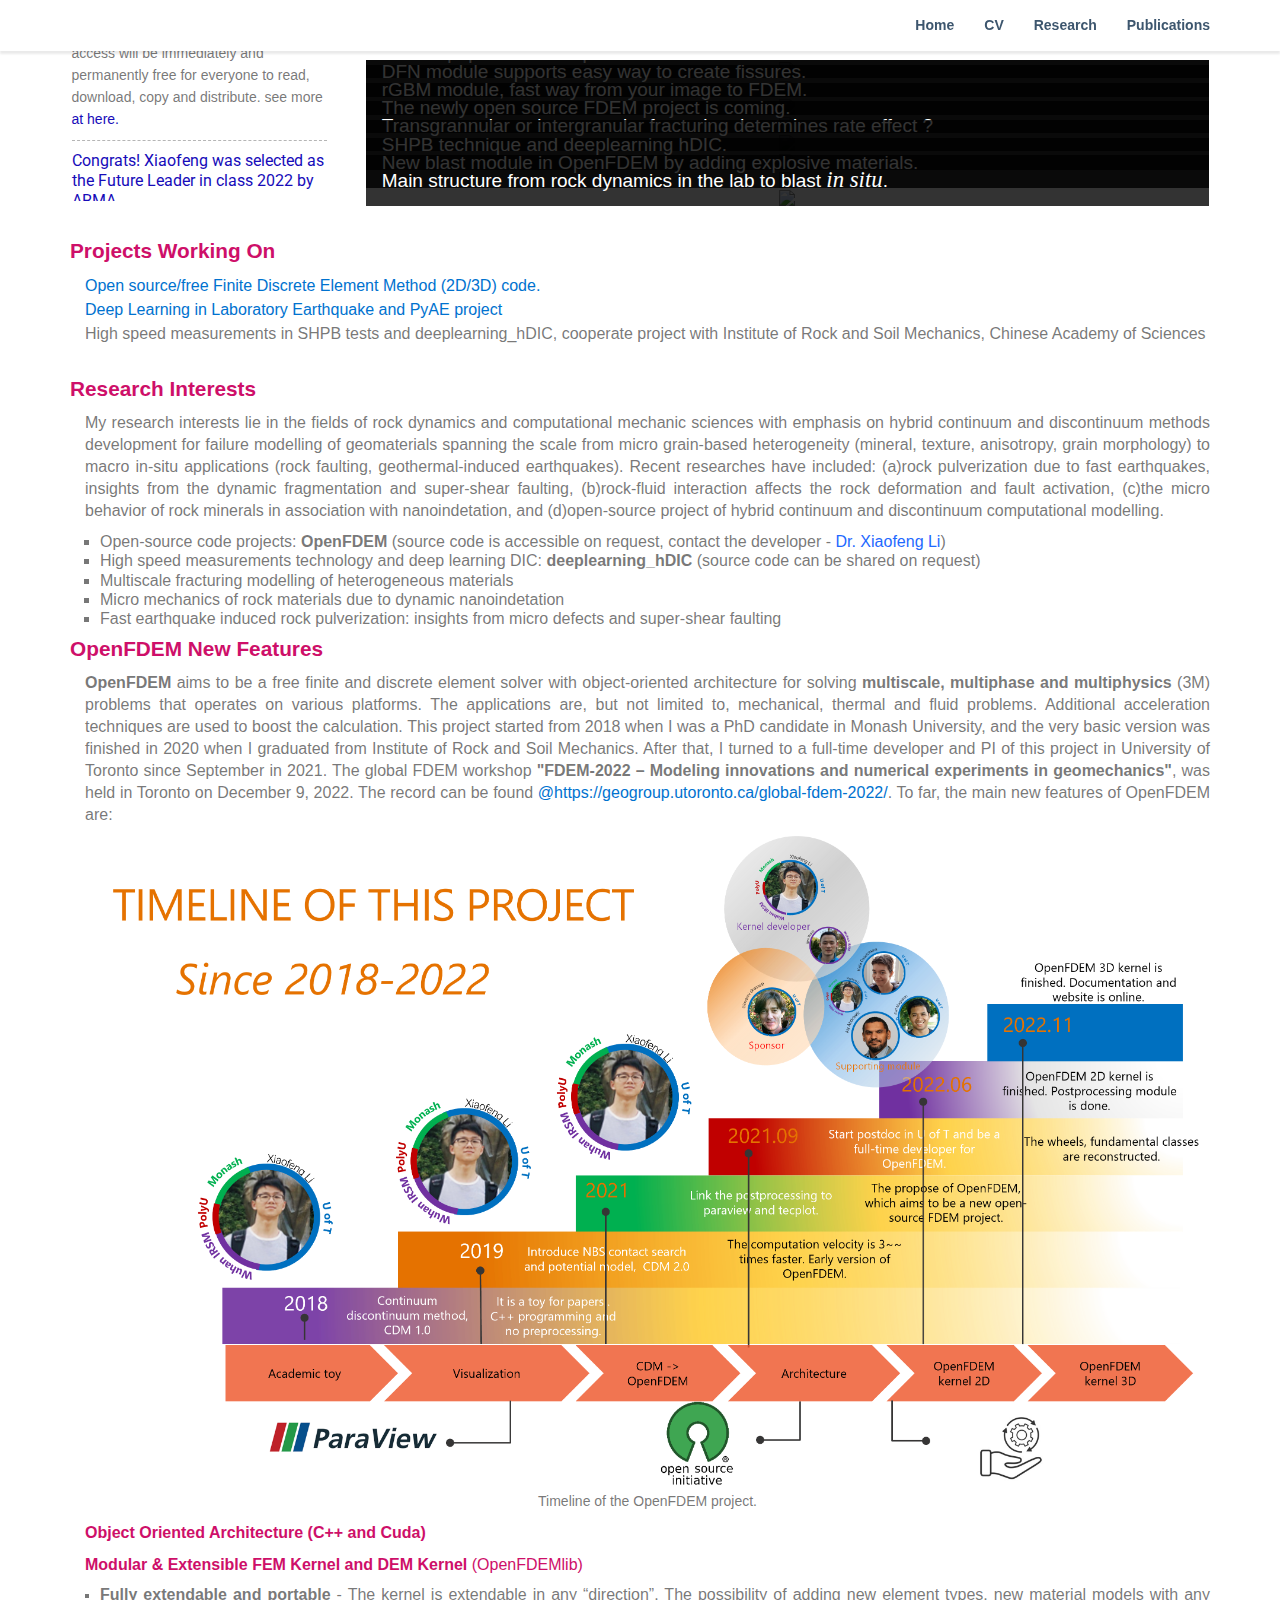
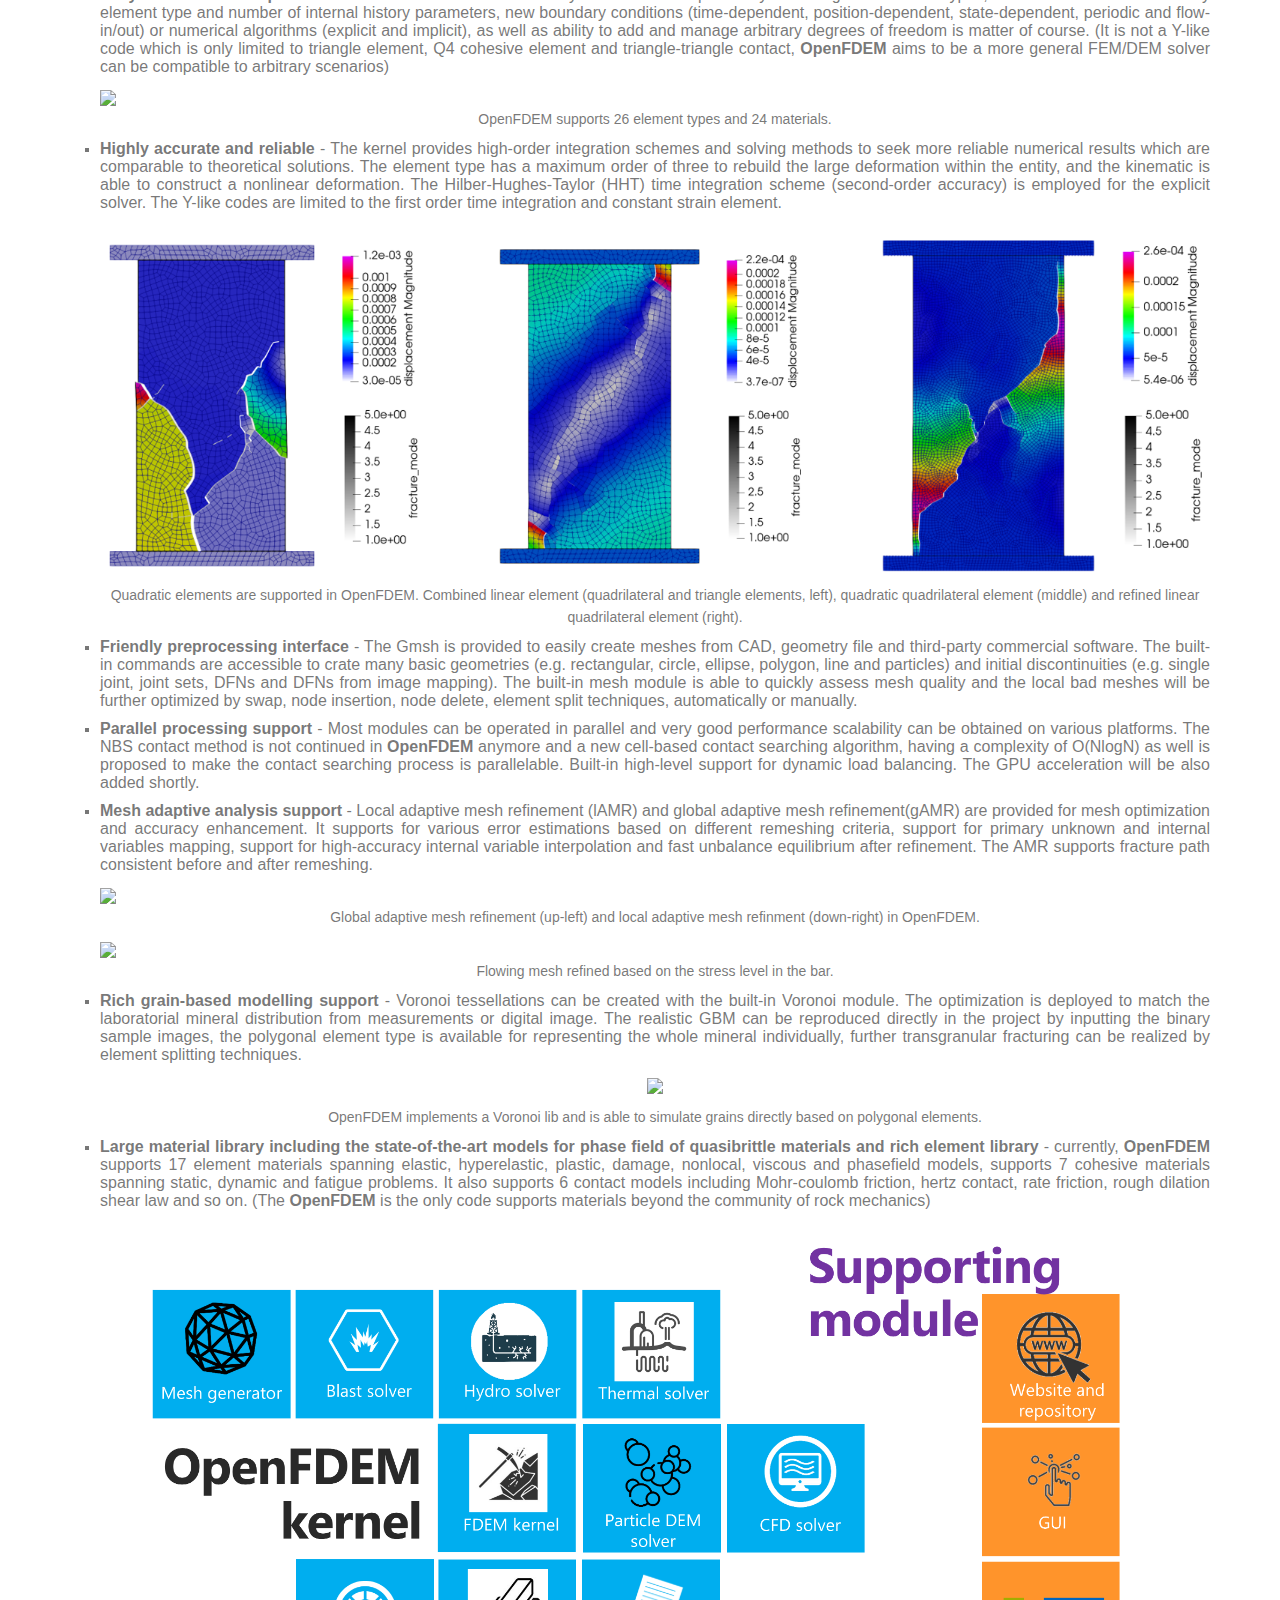
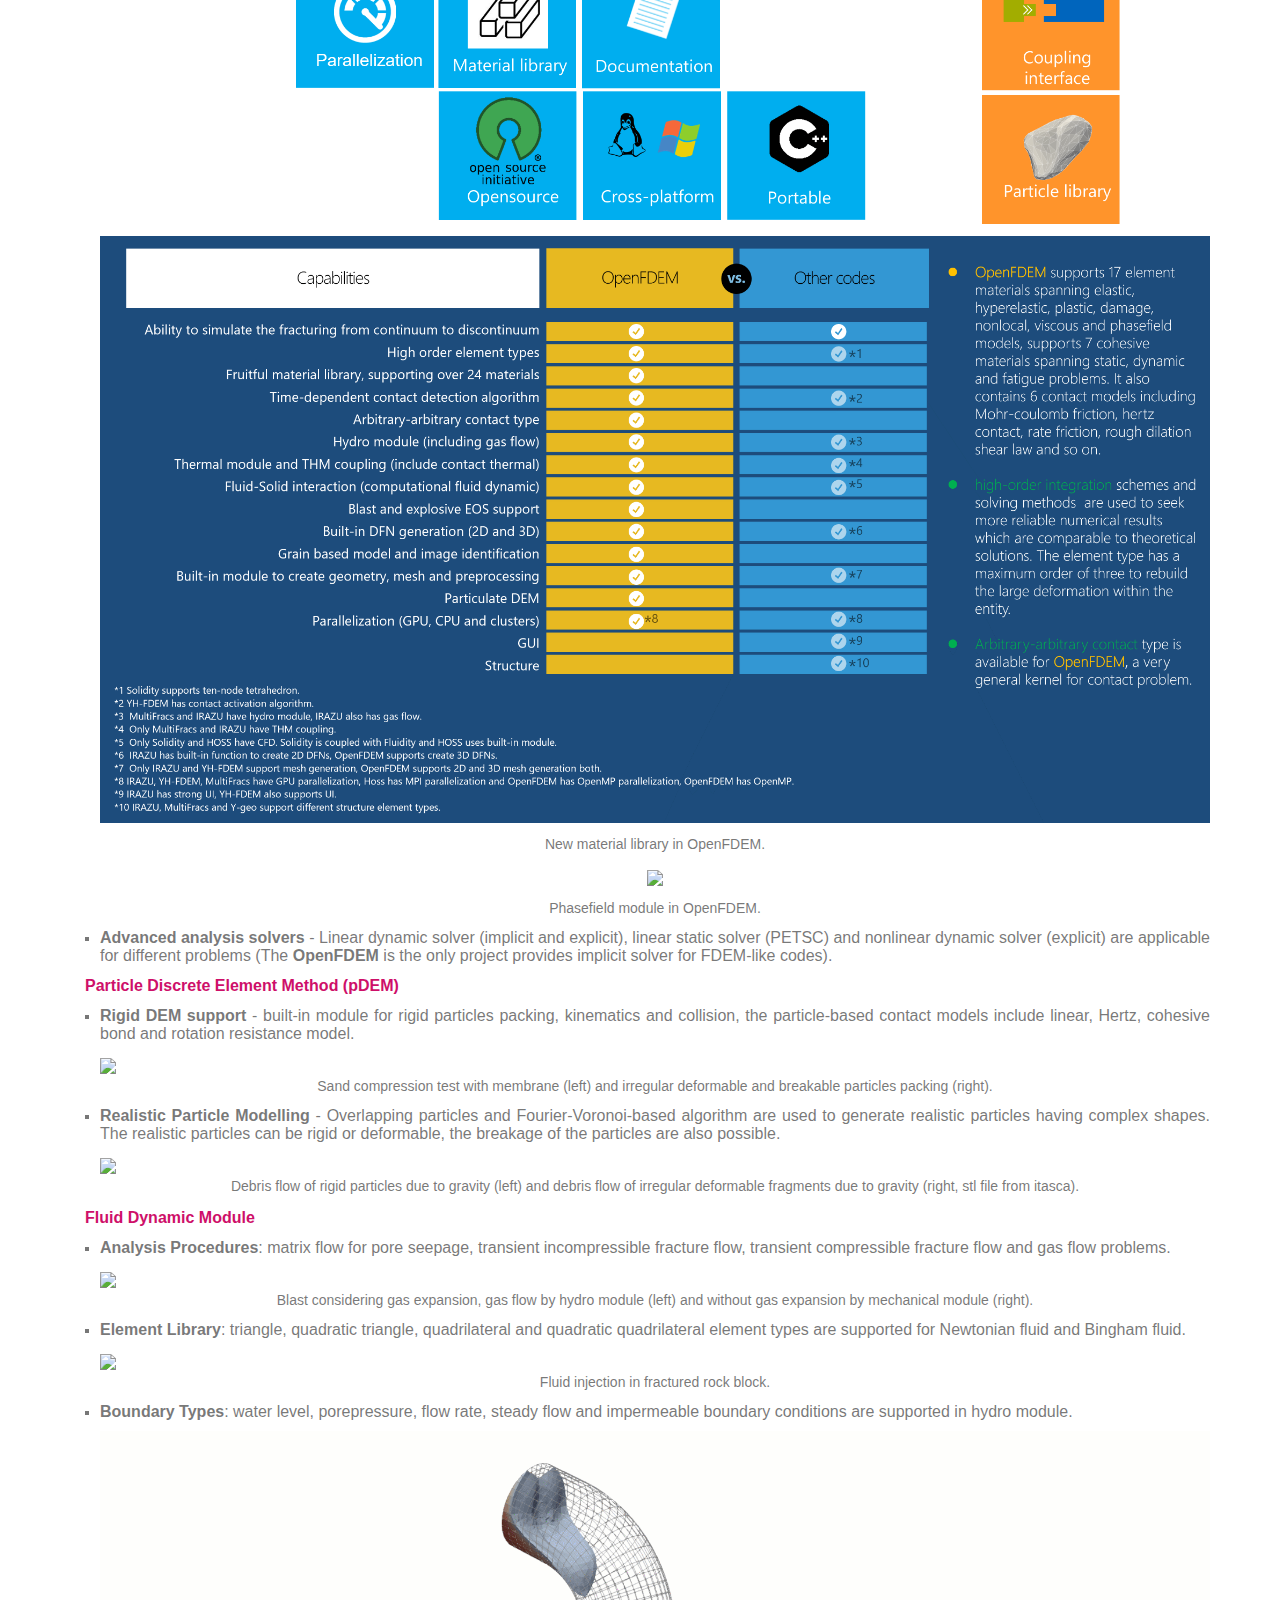
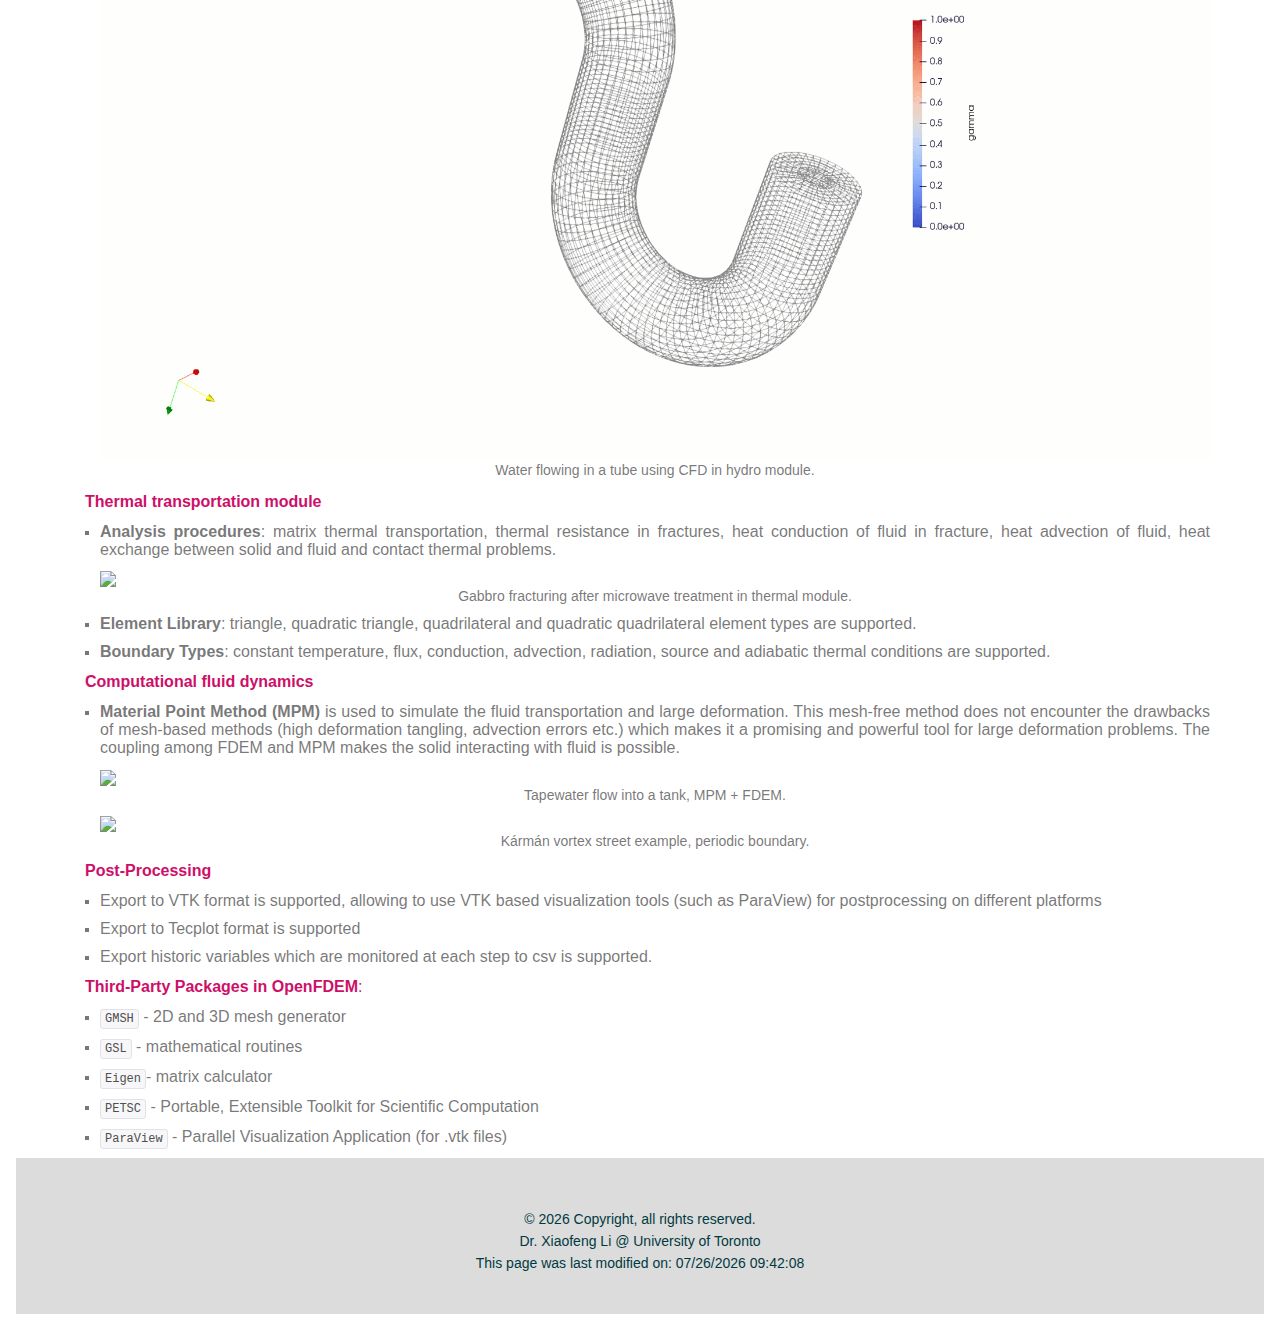
==== index.html @ 582b2345 "change font color" ====
<!DOCTYPE html>
<html>

<head>
	<!-- Global site tag (gtag.js) - Google Analytics -->
	<script async src="https://www.googletagmanager.com/gtag/js?id=G-LTNX91R1FF"></script>
	<script>
		window.dataLayer = window.dataLayer || [];
		function gtag() { dataLayer.push(arguments); }
		gtag('js', new Date());

		gtag('config', 'G-LTNX91R1FF');
	</script>

	<meta charset="utf-8">
	<meta name="viewport" content="width=device-width, initial-scale=1.0">
	<meta name="generator" content="">
	<link type="text/css" href="css/style.css" rel="stylesheet">
	<link href="css/bootstrap.min.css" rel="stylesheet">
	<!-- <link href="https://maxcdn.bootstrapcdn.com/font-awesome/4.6.3/css/font-awesome.min.css" rel="stylesheet"> -->
	
	<link href="https://fonts.googleapis.com/css?family=Dosis:200,300,400,500,600,700" rel="stylesheet">
	<link href="https://fonts.googleapis.com/css?family=Roboto:200,300,400,500,600,700" rel="stylesheet">

	<link  rel="stylesheet" href="css/mainslide.css" media="all" />
	
	<title>XiaofengLi@UofT</title>
	<!-- for FF, Chrome, Opera -->
	<link rel="icon" type="image/png" href="images/GG_Logo_banner_2358x745.png" sizes="718x744"> <!-- 网站名称及icon-->

</head>

<body color:rgba(61, 61, 61, 0.7);>

	<!-- HEADER =============================-->
	<header class="item header margin-top-0">
		<div class="wrapper">
			<nav role="navigation" class="navbar navbar-white navbar-embossed navbar-md navbar-fixed-top">
				<div class="container">

					<div class="navbar-header">
						<button data-target="#navbar-collapse-02" data-toggle="collapse" class="navbar-toggle"
							type="button">
							<i class="fa fa-bars"></i>
							<span class="sr-only">Toggle navigation</span>
						</button>
					</div>

					<div id="navbar-collapse-02" class="collapse navbar-collapse">
						<ul class="nav navbar-nav navbar-right">
							<li class="propClone"><a href="index.html">Home</a></li>
							<li class="propClone"><a href="XiaofengLI.html">CV</a></li>
							<li class="propClone"><a href="research.html">Research</a></li>
							<li class="propClone"><a href="publications.html">Publications</a></li>


						</ul>
						<!-- <ul class="nav navbar-nav navbar-left">
							<li class="propClone"><a href="XiaofengLI.html">XiaofengLi(李晓锋)@UofT</a></li>
						</ul> -->

					</div>
				</div>
			</nav>

		</div>
	</header>


	<!-- XIAOFENG FIRSTPAGE =============================-->
	<div class="html front not-logged-in no-sidebars page-node page-node- page-node-2 node-type-page fdem-theme-2">
		</br>
		</br>
		<div class="fdem-row fdem-page-header">
			<div class="fdem-wrap clearfix">

				<div class="fdem-column9 fdem-recessed-carousel">
					<div class="region region-carousel">
						<div id="block-views-carousel-block" class="block block-views">

							<div>
								<div
									class="view view-carousel view-id-carousel view-display-id-block section-carousel fdem-carousel clearfix fdem-banner view-dom-id-548f6227f65f20bee35f324af1602137">

									<div class="view-content">
										<div class="fdem-carousel-container">
											<ul class="fdem-unstyled-list fdem-slides">

												<!-- Special issue -->
												<li class="fdem-slide fdem-column12">
													<span property="dc:title" class="rdf-meta element-hidden"></span>
													<div class="image-container">
														<div
															class="field field-name-field-image field-type-image field-label-hidden">
															<div class="field-items">
																<div class="field-item even"><a
																		href="images/mainpage/special issue.png"><img
																			typeof="foaf:Image"
																			class="fdem-scale-with-grid "
																			src="images/mainpage/special issue.png"></a>
																</div>
															</div>
														</div>
													</div>

													<div class="fdem-slide-caption">

														<a>

															<span class="fdem-slide-caption-txt">Call for papers for the
																Special Issue on JRMGE.</span>

														</a>

													</div>
												</li>

												<!-- DFN slide -->
												<li class="fdem-slide fdem-column12">
													<span property="dc:title" class="rdf-meta element-hidden"></span>
													<div class="image-container">
														<div
															class="field field-name-field-image field-type-image field-label-hidden">
															<div class="field-items">
																<div class="field-item even"><a
																		href="images/mainpage/DFN.png"><img
																			typeof="foaf:Image"
																			class="fdem-scale-with-grid"
																			src="images/mainpage/DFN.png"></a>
																</div>
															</div>
														</div>
													</div>

													<div class="fdem-slide-caption">

														<a>

															<span class="fdem-slide-caption-txt">DFN module supports
																easy way to create fissures.</span>

														</a>

													</div>
												</li>


												<li class="fdem-slide fdem-column12">
													<span property="dc:title" class="rdf-meta element-hidden"></span>
													<div class="image-container">
														<div
															class="field field-name-field-image field-type-image field-label-hidden">
															<div class="field-items">
																<div class="field-item even"><a
																		href="images/mainpage/rgbm.gif"><img
																			typeof="foaf:Image"
																			class="fdem-scale-with-grid"
																			src="images/mainpage/rgbm.gif"></a>
																</div>
															</div>
														</div>
													</div>

													<div class="fdem-slide-caption">

														<a>

															<span class="fdem-slide-caption-txt">rGBM module, fast way
																from your image to FDEM. </span>

														</a>

													</div>
												</li>


												<li class="fdem-slide fdem-column12">
													<span property="dc:title" class="rdf-meta element-hidden"></span>
													<div class="image-container">
														<div
															class="field field-name-field-image field-type-image field-label-hidden">
															<div class="field-items">
																<div class="field-item even"><a
																		href="images/mainpage/OPENFDEM.gif"><img
																			typeof="foaf:Image"
																			class="fdem-scale-with-grid"
																			src="images/mainpage/OPENFDEM.gif"></a>
																</div>
															</div>
														</div>
													</div>

													<div class="fdem-slide-caption">

														<a>

															<span class="fdem-slide-caption-txt">The newly open source
																FDEM project is coming.</span>

														</a>

													</div>
												</li>

												<li class="fdem-slide fdem-column12">
													<span property="dc:title" class="rdf-meta element-hidden"></span>
													<div class="image-container">
														<div
															class="field field-name-field-image field-type-image field-label-hidden">
															<div class="field-items">
																<div class="field-item even"><a
																		href="images/Strainrate.png"><img
																			typeof="foaf:Image"
																			class="fdem-scale-with-grid"
																			src="images/Strainrate.png" /></a>
																</div>
															</div>
														</div>
													</div>

													<div class="fdem-slide-caption">

														<a href="research.html#research13">

															<span class="fdem-slide-caption-txt">Transgrannular or
																intergranular fracturing determines rate effect ?</span>

														</a>

													</div>
												</li>

												<li class="fdem-slide fdem-column12">
													<span property="dc:title" class="rdf-meta element-hidden"></span>
													<div class="image-container">
														<div
															class="field field-name-field-image field-type-image field-label-hidden">
															<div class="field-items">
																<div class="field-item even"><a
																		href="images/mainpage/SHPBMAIN.gif"><img
																			typeof="foaf:Image"
																			class="fdem-scale-with-grid"
																			src="images/mainpage/SHPBMAIN.gif" /></a>
																</div>
															</div>
														</div>
													</div>

													<div class="fdem-slide-caption">

														<a>

															<span class="fdem-slide-caption-txt">SHPB technique and
																deeplearning hDIC.</span>

														</a>

													</div>
												</li>

												<li class="fdem-slide fdem-column12">
													<span property="dc:title"></span>
													<div class="image-container">
														<div
															class="field field-name-field-image field-type-image field-label-hidden">
															<div class="field-items">
																<div class="field-item even"><a
																		href="images/mainpage/Blastmain.gif"><img
																			typeof="foaf:Image"
																			class="fdem-scale-with-grid"
																			src="images/mainpage/Blastmain.gif" /></a>
																</div>
															</div>
														</div>
													</div>

													<div class="fdem-slide-caption">

														<a>

															<span class="fdem-slide-caption-txt">New blast module in
																OpenFDEM by adding explosive materials.</span>

														</a>

													</div>
												</li>


												<li class="fdem-slide fdem-column12">
													<span property="dc:title"></span>
													<div class="image-container">
														<div
															class="field field-name-field-image field-type-image field-label-hidden">
															<div class="field-items">
																<div class="field-item even"><a
																		href="images/mainpage/structure.png"><img
																			typeof="foaf:Image"
																			class="fdem-scale-with-grid"
																			src="images/mainpage/structure.png" /></a>
																</div>
															</div>
														</div>
													</div>

													<div class="fdem-slide-caption">

														<a>

															<span class="fdem-slide-caption-txt">Main structure from
																rock dynamics in the lab to blast <i
																	style="font-family: 'Times New Roman', Times, serif; font-size: larger;">in
																	situ</i>. </span>

														</a>

													</div>
												</li>


											</ul>
										</div>
									</div>


								</div>
							</div>

						</div>
					</div>
				</div>


			</div>
		</div>

		<!-- Update news -->
		<div class="fdem-row fdem-content  fdem-recessed-content">
			<div class="fdem-wrap clearfix">

				<div class="fdem-column33 fdem-recessed-secondary-content">
					<!-- <div class="container"> -->
					<div style="width:295px;height:425px;overflow:auto;">

						<div class="fdem-content-container fdem-no-bottom-padding">
							<div class="fdem-heading-container">
								<h2 style=" font-size: 18px; font-weight: 600; color: #ce0f69;"> Latest news!
								</h2>
							</div>
						</div>


						<!-- Scientific editor on JRMGE  -->
						<div class="views-row views-row-1 views-row-odd views-row-first">

							<div class="fdem-content-container fdem-side-padding">
								<div class="fdem-listing-item fdem-news-listing clearfix">

									<p class="fdem-listing-title"><a href="http://www.jrmge.cn/index-4.html"
											style="color: #170cb9;font-weight: 400;">Greetings!
											Xiaofeng was invited as the scientific editor of Journal of Rock Mechanics
											and Geotechnical Engineering.
										</a> </p>
									<p class="fdem-datestamp"><span datatype="xsd:dateTime">08
											October 2022</span></p>

									<div class="field field-name-body field-type-text-with-summary field-label-hidden">
										<div class="field-items">
											<div class="field-item even" property="content:encoded">
												<p><strong> JRMGE </strong> (newest IF = 5.92) aims to publish the
													latest
													research achievements in rock
													mechanics and geotechnical engineering. All articles published open
													access will be immediately and permanently free for everyone to
													read, download, copy and distribute. see more <a
														href="https://www.sciencedirect.com/journal/journal-of-rock-mechanics-and-geotechnical-engineering"
														style="color: #170cb9;font-weight: 400;">at here.</a> </p>
											</div>
										</div>
									</div>
								</div>
							</div>
						</div>


						<!-- ARMA future leader  -->
						<div class="views-row views-row-1 views-row-odd views-row-first">

							<div class="fdem-content-container fdem-side-padding">
								<div class="fdem-listing-item fdem-news-listing clearfix">

									<p class="fdem-listing-title"><a href="https://armarocks.org/about/future-leaders/"
											style="color: #170cb9;font-weight: 400;">Congrats! Xiaofeng was selected as
											the Future
											Leader in class 2022 by ARMA.</a> </p>
									<p class="fdem-datestamp"><span datatype="xsd:dateTime">15
											June 2022</span></p>

									<div class="field field-name-body field-type-text-with-summary field-label-hidden">
										<div class="field-items">
											<div class="field-item even" property="content:encoded">
												<p>The <strong>ARMA</strong> awards no more than 15 people from all
													countries every year
													to support
													the young outstanding reserachers in the area of geomechanics, rock
													mechanics, petrolem and mining. </p>
											</div>
										</div>
									</div>
								</div>
							</div>
						</div>

						<!-- Review paper  -->
						<div class="views-row views-row-1 views-row-odd views-row-first">

							<div class="fdem-content-container fdem-side-padding">
								<div class="fdem-listing-item fdem-news-listing clearfix">

									<p class="fdem-listing-title"><a
											href="https://www.sciencedirect.com/science/article/pii/S1674775522001019"
											style="color: #170cb9;font-weight: 400;">Our new review paper of fracturing
											behaviour in pre-cracked rocks is online.
										</a> </p>
									<p class="fdem-datestamp"><span datatype="xsd:dateTime">20
											May 2022</span></p>

									<div class="field field-name-body field-type-text-with-summary field-label-hidden">
										<div class="field-items">
											<div class="field-item even" property="content:encoded">
												<p>This review outlines the brittle deformation and fracturing
													properties of pre-cracked rocks. The main experimental techniques
													used to study the crack stress in rocks are illustrated and the
													mechanical characteristics regarding crack initiation, propagation
													and coalescence are discussed. see more <a
														href="https://www.sciencedirect.com/science/article/pii/S1674775522001019"
														style="color: #170cb9;font-weight: 400;">at here.</a> </p>
											</div>
										</div>
									</div>
								</div>
							</div>
						</div>


						<!-- Review paper on Engineering fracture mechanics  -->
						<div class="views-row views-row-1 views-row-odd views-row-first">

							<div class="fdem-content-container fdem-side-padding">
								<div class="fdem-listing-item fdem-news-listing clearfix">

									<p class="fdem-listing-title"><a
											href="https://www.sciencedirect.com/science/article/pii/S0013794422000613"
											style="color: #170cb9;font-weight: 400;">We have a new review paper on
											dynamic crack propagation been published.</a> </p>
									<p class="fdem-datestamp"><span datatype="xsd:dateTime">15
											March 2022</span></p>

									<div class="field field-name-body field-type-text-with-summary field-label-hidden">
										<div class="field-items">
											<div class="field-item even" property="content:encoded">
												<p>Understanding the effect of natural imperfects within brittle
													materials for dynamic problems is crucial in rock mechanics.
													Typical fracture patterns in terms of the interaction between a
													propagating crack and a pre-existing weak interface are discussed
													and the
													intrinsic mechanism is uncovered in terms of crack deflection
													criterion. Please find more
													on <a
														href="https://www.sciencedirect.com/science/article/pii/S0013794422000613 "
														style="font-weight: 400;">Engineering
														Fracture Mechanics </a>. </p>
											</div>
										</div>
									</div>
								</div>
							</div>
						</div>

						<!-- ROCHA runner-up -->
						<div class="views-row views-row-1 views-row-odd views-row-first">

							<div class="fdem-content-container fdem-side-padding">
								<div class="fdem-listing-item fdem-news-listing clearfix">

									<p class="fdem-listing-title"><a href="https://isrm.net/page/show/137?tab=288"
											style="color: #170cb9;font-weight: 400;">Xiaofeng was awarded as 2022 ROCHA
											runner-up
											by ISRM.</a> </p>
									<p class="fdem-datestamp"><span datatype="xsd:dateTime">17
											November 2021</span></p>

									<div class="field field-name-body field-type-text-with-summary field-label-hidden">
										<div class="field-items">
											<div class="field-item even" property="content:encoded">
												<p>The ROCHA medal award committee awarded
													as the 2022
													runner-up, he is the second ROCHA medal receiver nominated by
													China group. You can find the abstract <a
														href="https://isrm.net/download/media.file.ac14326e926fbde7.323032325f4c695f5869616f66656e675f7468657369732073756d6d6172792e706466.pdf"
														style="font-weight: 400;"> at here </a>. </p>
											</div>
										</div>
									</div>
								</div>
							</div>
						</div>


						<div class="views-row views-row-1 views-row-odd views-row-first">

							<div class="fdem-content-container fdem-side-padding">
								<div class="fdem-listing-item fdem-news-listing clearfix">

									<p class="fdem-listing-title"><a
											href="https://www.sciencedirect.com/science/article/pii/S0266352X21004341"
											style="color: #170cb9;font-weight: 400;">New blast
											module is available in OpenFDEM now. </a></p>
									<p class="fdem-datestamp"><span datatype="xsd:dateTime">12
											October 2021</span></p>

									<div class="field field-name-body field-type-text-with-summary field-label-hidden">
										<div class="field-items">
											<div class="field-item even" property="content:encoded">
												<p>The new developed blast module is capable of reproducing the gas
													penetration process during detonation of explosives, the
													compressibility of gas flow is also totally considered. </p>
											</div>
										</div>
									</div>
								</div>
							</div>
						</div>

						<div class="views-row views-row-2 views-row-even">

							<div class="fdem-content-container fdem-side-padding">
								<div class="fdem-listing-item fdem-news-listing clearfix">

									<p class="fdem-listing-title"><a style="color: #170cb9;font-weight: 400;">Low
											resolution of DIC in dynamic test are overcomed by
											deeplearning hDIC!</a>
									</p>
									<p class="fdem-datestamp"><span datatype="xsd:dateTime">26
											September 2021</span></p>

									<div class="field field-name-body field-type-text-with-summary field-label-hidden">
										<div class="field-items">
											<div class="field-item even" property="content:encoded">
												<p>This project aims to solve the dependency on resolution of DIC in
													high speed test. </p>
											</div>
										</div>
									</div>
								</div>
							</div>
						</div>

						<div class="views-row views-row-3 views-row-odd views-row-last">

							<div class="fdem-content-container fdem-side-padding">
								<div class="fdem-listing-item fdem-news-listing clearfix">

									<p class="fdem-listing-title"><a href="https://geogroup.utoronto.ca/people/"
											style="color: #170cb9;font-weight: 400;">Xiaofeng
											joined in UofT as a Postdoc. </a></p>
									<p class="fdem-datestamp"><span datatype="xsd:dateTime">15
											September 2021</span></p>

									<div class="field field-name-body field-type-text-with-summary field-label-hidden">
										<div class="field-items">
											<div class="field-item even" property="content:encoded">
												<p>The new project in UofT will develop a Open source FDEM.</p>
											</div>
										</div>
									</div>
								</div>
							</div>
						</div>

					</div>
					<!-- <div class="fdem-content-container fdem-no-top-padding clearfix">
							<p>
								<a class="fdem-secondary-cta fdem-float-right" href="/news">
									View all news </a>
							</p>
						</div> -->

					<!-- </div> -->
					<!-- </div> -->
				</div>
			</div>
		</div>

		<!-- 底部个人信息 -->

		<div class="container">
			<div class="row" style="background:hsl(0, 0%, 100%);">
				</br>
				<!-- </br> -->

				<div class="col-md-3" style="text-align:center;">
					<!-- <a href="XiaofengLI.html"><img src="images/Li_Xiaofeng.jpg" alt="" height="280" /></a>
					</br>
					</br>
					<h4><a href="XiaofengLI.html"
							style="color: #ce0f69;font-family:Barlow Semi Condensed,sans-serif;font-size: 1.2rem;line-height: 1.2;">
							Xiaofeng Li(李晓锋)</a></h4>

					<b style="font-size: 16px;">Postdoctoral research associate</b>


					</br>
					<b
						style="font-family:'Gill Sans', 'Gill Sans MT', Calibri, 'Trebuchet MS', sans-serif;font-size: 16px;font-style: italic; ">xiaofeng.li@utoronto.ca</b>
					</br>
					</br>
					<a href="https://scholar.google.com/citations?user=NTosKncAAAAJ&hl=zh-CN" target="_blank"><img
							src="images/google-scholar.png" alt="" height="40" /></a>
					&nbsp;&nbsp;
					<a href="https://www.researchgate.net/profile/Xiaofeng-Li-44" target="_blank"><img
							src="images/ResearchGate_Logo.png" alt="" height="40" /></a>
					&nbsp;&nbsp;
					<a href="https://orcid.org/0000-0002-0955-7812" target="_blank"><img src="images/orcid-id.png"
							alt="" height="60" /></a> -->

				</div>

				<div class="col-md-8" style="width:100%;font-size:14px">
					<!-- <p
						style="font-family: Georgia, 'Times New Roman', Times, serif; font-size:22px;text-align: center;">
						<b> <a href="https://geogroup.utoronto.ca/people/" target="_blank">
								Grasselli's
								Geomechanics Group &nbsp;&nbsp; &nbsp;&nbsp; &nbsp;&nbsp; &nbsp;&nbsp; &nbsp;&nbsp;
								<img src="images/GG_Logo_banner.png" alt="" height="50" />
							</a> </b>
					</p> -->

					<p style="text-align:center;">
					<h4
						style="color:#ce0f69;font-family:Barlow Semi Condensed,sans-serif;font-size: 1.3rem;line-height: 1.2;font-weight: 1200;">
						Projects Working On</h4>
					<ul>
						<div class="section" id="features-and-about-openfdem">
							<i class="fa fa-tasks"></i><span style="font-size:16px;line-height:1.5;text-indent:2em"> <a
									href="images/mainpage/OPENFDEM.gif">
									<stong> Open source/free Finite
										Discrete Element Method (2D/3D) code</stong>.
								</a> </span>
							</br>
							<i class="fa fa-tasks"></i><a style="font-size:16px;line-height:1.5;text-indent:2em"> Deep
								Learning in Laboratory
								Earthquake and PyAE project </a>
							</br>
							<i class="fa fa-exchange"></i> <span
								style="font-size:16px;line-height:1.5;text-indent:2em">High speed measurements
								in SHPB tests and deeplearning_hDIC,
								cooperate
								project with Institute of
								Rock and Soil Mechanics, Chinese Academy of Sciences</span> </br>


							</br>
						</div>
					</ul>

					<h4
						style="color:#ce0f69;font-family:Barlow Semi Condensed,sans-serif;font-size: 1.3rem;line-height: 1.2;font-weight: 1200;">
						Research Interests </h4>
					<ul>
						<div class="section" id="features-and-about-openfdem">
							<p style="text-align:justify;font-size:16px"> My research interests lie in the fields of
								rock
								dynamics and computational mechanic sciences with emphasis on hybrid continuum and
								discontinuum
								methods development for failure modelling of geomaterials spanning the scale from
								micro grain-based heterogeneity
								(mineral, texture, anisotropy, grain morphology) to macro in-situ applications (rock
								faulting,
								geothermal-induced earthquakes).
								Recent researches have included: (a)rock pulverization due to fast earthquakes, insights
								from
								the dynamic fragmentation and
								super-shear faulting, (b)rock-fluid interaction affects the rock deformation and fault
								activation, (c)the micro behavior of
								rock minerals in association with nanoindetation, and (d)open-source project of hybrid
								continuum
								and discontinuum
								computational modelling. </p>

							<ul class="simple">
								<li style="font-size:16px;line-height:  1.2;"> Open-source code projects: <strong>
										OpenFDEM</strong> (source code is accessible on request, contact the developer -
									<a style="color:rgb(30, 105, 255)"> Dr. Xiaofeng Li</a>)
								</li>
								<li style="font-size:16px;line-height: 1.2;"> High speed measurements technology and
									deep
									learning DIC:
									<strong>deeplearning_hDIC</strong> (source code can be shared on request)
								</li>
								<li style="font-size:16px;line-height:  1.2;"> Multiscale fracturing modelling of
									heterogeneous
									materials </li>
								<li style="font-size:16px;line-height:  1.2;"> Micro mechanics of rock materials due to
									dynamic
									nanoindetation
								</li>
								<li style="font-size:16px;line-height:  1.2;"> Fast earthquake induced rock
									pulverization:
									insights from micro
									defects and super-shear
									faulting </li>
							</ul>
						</div>
					</ul>
					<h4
						style="color:#ce0f69;font-family:Barlow Semi Condensed,sans-serif;font-size: 1.3rem;line-height: 1.2;font-weight: 1200;">
						OpenFDEM New Features </h4>
					<ul>
						<div class="section" id="features-and-about-openfdem">
							<p style="text-align:justify;font-size:16px"><strong>OpenFDEM </strong> aims to be a free finite and discrete
								element solver with object-oriented
								architecture for solving
								<strong>multiscale, multiphase and multiphysics</strong> (3M) problems that operates on
								various platforms. The applications are,
								but not limited to, mechanical, thermal and fluid problems. Additional
								acceleration techniques are used to boost the calculation. This project started from
								2018 when I was a PhD candidate
								in Monash
								University, and the very basic version was finished in 2020 when I graduated from
								Institute of
								Rock and Soil Mechanics. After
								that, I turned to a full-time developer and PI of this project
								in University of Toronto since September in 2021.
								The global FDEM workshop <strong>
									"FDEM-2022
									– Modeling innovations and numerical experiments in geomechanics"</strong>, was held in
								Toronto on
								December 9, 2022. The record can be found <a href="https://geogroup.utoronto.ca/global-fdem-2022/">@https://geogroup.utoronto.ca/global-fdem-2022/</a>. To far, the main new features of OpenFDEM are:
								<div class="image-container">
									<div class="field field-name-field-image field-type-image field-label-hidden">
										<div class="field-items">
											<div class="field-item even"><a href="images/index/timeline of openfdem.png"><img
														typeof="foaf:Image" class="fdem-scale-with-grid"
														src="images/index/timeline of openfdem.png" /></a>
											</div>
										</div>
										<p style="text-align:center">Timeline of the OpenFDEM project.</p>
									</div>
								</div>
							</p>
							<p style="text-align:justify;font-size:16px;color: #ce0f69;"><strong>Object Oriented
									Architecture (C++ and Cuda)</strong>
							</p>
							<p style="text-align:justify;font-size:16px;color: #ce0f69;"><strong>Modular &amp;
									Extensible FEM Kernel and
									DEM Kernel</strong> (OpenFDEMlib)</p>
							<ul class="simple">
								<li>
									<p style="text-align:justify;font-size:16px"><strong>Fully extendable and
											portable</strong> - The kernel is extendable in any
										“direction”. The possibility of adding new element types, new material models
										with any element type and number of internal history parameters, new boundary
										conditions (time-dependent, position-dependent, state-dependent, periodic and
										flow-in/out) or numerical algorithms (explicit and implicit), as well as ability
										to add and manage arbitrary degrees of freedom is matter of course. (It is not a
										Y-like code which is only limited to triangle element, Q4 cohesive element and
										triangle-triangle contact, <strong>OpenFDEM</strong> aims to be a more general
										FEM/DEM solver can
										be compatible to arbitrary scenarios)</p>
								</li>
								<div class="image-container">
									<div class="field field-name-field-image field-type-image field-label-hidden">
										<div class="field-items">
											<div class="field-item even"><a href="images/index/elementtype.gif"><img
														typeof="foaf:Image" class="fdem-scale-with-grid"
														src="images/index/elementtype.gif" /></a>
											</div>
										</div>
										<p style="text-align:center">OpenFDEM supports 26 element types and 24 materials.</p>
									</div>
								</div>
								<li>
									<p style="text-align:justify;font-size:16px"><strong>Highly accurate and
											reliable</strong> - The kernel provides high-order
										integration schemes and solving methods to seek more reliable numerical results
										which are comparable to theoretical solutions. The element type has a maximum
										order of three to rebuild the large deformation within the entity, and the
										kinematic is able to construct a nonlinear deformation. The Hilber-Hughes-Taylor
										(HHT) time integration scheme (second-order accuracy) is employed for the
										explicit solver. The Y-like codes are limited to the first order time
										integration and constant strain element.</p>

								</li>
								<div class="image-container">
									<div class="field field-name-field-image field-type-image field-label-hidden">
										<div class="field-items">
											<div class="field-item even"><a href="images/index/elementshape.png"><img
														typeof="foaf:Image" class="fdem-scale-with-grid"
														src="images/index/elementshape.png" /></a>
											</div>
										</div>
										<p style="text-align:center">Quadratic elements are supported in OpenFDEM.
											Combined linear element (quadrilateral and triangle elements, left),
											quadratic quadrilateral element (middle) and refined linear
											quadrilateral element (right).</p>
									</div>
								</div>
								<li>
									<p style="text-align:justify;font-size:16px"><strong>Friendly preprocessing
											interface</strong> - The Gmsh is provided to
										easily create meshes from CAD, geometry file and third-party commercial
										software. The built-in commands are accessible to crate many basic geometries
										(e.g. rectangular, circle, ellipse, polygon, line and particles) and initial
										discontinuities (e.g. single joint, joint sets, DFNs and DFNs from image
										mapping). The
										built-in mesh module is able to quickly assess mesh quality and the local bad
										meshes will be further optimized by swap, node insertion, node delete, element
										split techniques, automatically or manually.</p>
								</li>
								<li>
									<p style="text-align:justify;font-size:16px"><strong>Parallel processing
											support</strong> - Most modules can be operated in
										parallel and very good performance scalability can be obtained on various
										platforms. The NBS contact method is not continued in <strong>OpenFDEM</strong>
										anymore and a new
										cell-based contact searching algorithm, having a complexity of O(NlogN) as well
										is
										proposed to make the contact searching process is parallelable. Built-in
										high-level support for dynamic load balancing. The GPU acceleration will be also
										added shortly.</p>
								</li>
								<li>
									<p style="text-align:justify;font-size:16px"><strong>Mesh adaptive analysis
											support</strong> - Local adaptive mesh refinement
										(lAMR) and global adaptive mesh refinement(gAMR) are provided for mesh
										optimization and accuracy enhancement. It supports for various error estimations
										based on different remeshing criteria, support for primary unknown and internal
										variables mapping, support for high-accuracy internal variable interpolation and
										fast unbalance equilibrium after refinement. The AMR supports fracture path
										consistent before and after remeshing.</p>

								</li>
								<div class="image-container">
									<div class="field field-name-field-image field-type-image field-label-hidden">
										<div class="field-items">
											<div class="field-item even"><a href="images/index/AMR.gif"><img
														typeof="foaf:Image" class="fdem-scale-with-grid"
														src="images/index/AMR.gif" width="800" /></a>
											</div>
										</div>
										<p style="text-align:center">Global adaptive mesh refinement (up-left) and local
											adaptive mesh refinment (down-right) in OpenFDEM.</p>
									</div>
								</div>
								<div class="image-container">
									<div class="field field-name-field-image field-type-image field-label-hidden">
										<div class="field-items">
											<div class="field-item even"><a href="images/index/wavebetter.gif"><img
														typeof="foaf:Image" class="fdem-scale-with-grid"
														src="images/index/wavebetter.gif" /></a>
											</div>
										</div>
										<p style="text-align:center">Flowing mesh refined based on the stress level in
											the bar.</p>
									</div>
								</div>
								<li>
									<p style="text-align:justify;font-size:16px"><strong>Rich grain-based modelling
											support</strong> - Voronoi tessellations can
										be created with the built-in Voronoi module. The optimization is deployed to
										match the laboratorial mineral distribution from measurements or digital image.
										The realistic GBM can be reproduced directly in the project by inputting the
										binary sample images, the polygonal element type is available for representing
										the whole mineral individually, further transgranular fracturing can be realized
										by element splitting techniques.</p>
								</li>

								<div class="image-container">
									<div class="field field-name-field-image field-type-image field-label-hidden">
										<div class="field-items">
											<div class="field-item even"><a href="images/index/voronoi.gif">
													<p style="text-align:center"><img typeof="foaf:Image"
															class="fdem-scale-with-grid"
															src="images/index/voronoi.gif" />
												</a>
											</div>
										</div>
										<p style="text-align:center">OpenFDEM implements a Voronoi lib and is able
											to
											simulate grains directly based on polygonal elements.</p>
									</div>
								</div>
								<li>
									<p style="text-align:justify;font-size:16px"><strong>Large material library
											including the state-of-the-art models for phase
											field of quasibrittle materials and rich element library</strong> -
										currently, <strong>OpenFDEM</strong> supports 17 element materials spanning
										elastic,
										hyperelastic, plastic, damage, nonlocal, viscous and phasefield models, supports
										7 cohesive materials spanning static, dynamic and fatigue problems. It also
										supports 6 contact models including Mohr-coulomb friction, hertz contact, rate
										friction, rough dilation shear law and so on. (The <strong>OpenFDEM</strong> is
										the only code
										supports materials beyond the community of rock mechanics)</p>
								</li>
								<div class="image-container">
									<div class="field field-name-field-image field-type-image field-label-hidden">
										<div class="field-items">
											<div class="field-item even"><a href="images/index/feature2.png">
													<p style="text-align:center"><img typeof="foaf:Image"
															class="fdem-scale-with-grid"
															src="images/index/feature2.png" />
												</a>
											</div>
										</div>
										<div class="field-items">
											<div class="field-item even"><a href="images/index/feature.png">
													<p style="text-align:center"><img typeof="foaf:Image"
															class="fdem-scale-with-grid"
															src="images/index/feature.png" />
												</a>
											</div>
										</div>
									
										<p style="text-align:center">New material library in OpenFDEM.</p>
									</div>
								</div>
								<div class="image-container">
									<div class="field field-name-field-image field-type-image field-label-hidden">
										<div class="field-items">
											<div class="field-item even"><a href="images/index/globalAMRPhase.gif">
													<p style="text-align:center"><img width="600" typeof="foaf:Image"
															class="fdem-scale-with-grid"
															src="images/index/globalAMRPhase.gif" />
												</a>
												</p>
											</div>
										</div>
										<p style="text-align:center">Phasefield module in OpenFDEM.</p>
									</div>
								</div>
								<li>
									<p style="text-align:justify;font-size:16px"><strong>Advanced analysis
											solvers</strong> - Linear
										dynamic solver (implicit and explicit), linear static
										solver (PETSC) and nonlinear dynamic solver (explicit) are applicable for
										different
										problems (The <strong>OpenFDEM</strong> is the only project provides implicit
										solver for
										FDEM-like codes).</p>
								</li>
							</ul>
							<p style="text-align:justify;font-size:16px;color: #ce0f69;"><strong>Particle Discrete
									Element Method
									(pDEM)</strong></p>
							<ul class="simple">
								<li>
									<p style="text-align:justify;font-size:16px"><strong>Rigid DEM support</strong> -
										built-in module for rigid particles packing,
										kinematics and collision, the particle-based contact models include linear,
										Hertz, cohesive bond and rotation resistance model.</p>
								</li>
								<div class="image-container">
									<div class="field field-name-field-image field-type-image field-label-hidden">
										<div class="field-items">
											<div class="field-item even"><a href="images/index/PDEM.png"><img
														typeof="foaf:Image" class="fdem-scale-with-grid"
														src="images/index/PDEM.png" /></a>
											</div>
										</div>
										<p style="text-align:center">Sand compression test with membrane (left) and irregular deformable and breakable particles
											packing (right).</p>
									</div>
								</div>
								<li>
									<p style="text-align:justify;font-size:16px"><strong>Realistic Particle
											Modelling</strong> - Overlapping particles and
										Fourier-Voronoi-based algorithm are used to generate realistic particles having
										complex shapes. The realistic particles can be rigid or deformable, the breakage
										of the particles are also possible.</p>
								</li>
								<div class="image-container">
									<div class="field field-name-field-image field-type-image field-label-hidden">
										<div class="field-items">
											<div class="field-item even"><a href="images/index/landslide.gif"><img
														typeof="foaf:Image" class="fdem-scale-with-grid"
														src="images/index/landslide.gif" /></a>
											</div>
										</div>
										<p style="text-align:center">Debris flow of rigid particles due to gravity
											(left) and debris flow of irregular deformable fragments due to gravity (right, stl file from itasca).</p>
									</div>
								</div>
							</ul>
							<p style="text-align:justify;font-size:16px;color: #ce0f69;"><strong>Fluid Dynamic
									Module</strong></p>
							<ul class="simple">
								<li>
									<p style="text-align:justify;font-size:16px"><strong>Analysis Procedures</strong>:
										matrix flow for pore seepage, transient
										incompressible fracture flow, transient compressible fracture flow and gas flow
										problems.</p>
								</li>
								<div class="image-container">
									<div class="field field-name-field-image field-type-image field-label-hidden">
										<div class="field-items">
											<div class="field-item even"><a href="images/index/gasblast.gif"><img
														typeof="foaf:Image" class="fdem-scale-with-grid"
														src="images/index/gasblast.gif" /></a>
											</div>
										</div>
										<p style="text-align:center">Blast considering gas expansion, gas flow by hydro
											module (left) and without gas expansion by mechanical module (right).</p>
									</div>
								</div>
								<li>
									<p style="text-align:justify;font-size:16px"><strong>Element Library</strong>:
										triangle, quadratic triangle, quadrilateral and
										quadratic quadrilateral element types are supported for Newtonian fluid and
										Bingham fluid.</p>
								</li>
								<div class="image-container">
									<div class="field field-name-field-image field-type-image field-label-hidden">
										<div class="field-items">
											<div class="field-item even"><a href="images/index/Hydralic.gif"><img
														typeof="foaf:Image" class="fdem-scale-with-grid"
														src="images/index/Hydralic.gif" /></a>
											</div>
										</div>
										<p style="text-align:center">Fluid injection in fractured rock block.
										</p>
									</div>
								</div>
								<li>
									<p style="text-align:justify;font-size:16px"><strong>Boundary Types</strong>: water
										level, porepressure, flow rate, steady
										flow and impermeable boundary conditions are supported in hydro module.</p>
								</li>
								<div class="image-container">
									<div class="field field-name-field-image field-type-image field-label-hidden">
										<div class="field-items">
											<div class="field-item even"><a href="images/index/tube.gif"><img
														typeof="foaf:Image" class="fdem-scale-with-grid"
														src="images/index/tube.gif" /></a>
											</div>
										</div>
										<p style="text-align:center">Water flowing in a tube using CFD in hydro module.
										</p>
									</div>
								</div>
							</ul>
							<p style="text-align:justify;font-size:16px;color: #ce0f69;"><strong>Thermal transportation
									module</strong>
							</p>
							<ul class="simple">
								<li>
									<p style="text-align:justify;font-size:16px"><strong>Analysis procedures</strong>:
										matrix thermal transportation, thermal
										resistance in fractures, heat conduction of fluid in fracture, heat advection of
										fluid, heat exchange between solid and fluid and contact thermal problems.</p>
										<div class="image-container">
											<div class="field field-name-field-image field-type-image field-label-hidden">
												<div class="field-items">
													<div class="field-item even"><a href="images/index/microwavethermal.gif"><img
																typeof="foaf:Image" class="fdem-scale-with-grid"
																src="images/index/microwavethermal.gif" /></a>
													</div>
												</div>
												<p style="text-align:center">Gabbro fracturing after microwave treatment in thermal module.
												</p>
											</div>
										</div>
								</li>
								<li>
									<p style="text-align:justify;font-size:16px"><strong>Element Library</strong>:
										triangle, quadratic triangle, quadrilateral and
										quadratic quadrilateral element types are supported.</p>
								</li>
								<li>
									<p style="text-align:justify;font-size:16px"><strong>Boundary Types</strong>:
										constant temperature, flux, conduction,
										advection, radiation, source and adiabatic thermal conditions are supported.</p>
								</li>
							</ul>
							<p style="text-align:justify;font-size:16px;color: #ce0f69;"><strong>Computational fluid
									dynamics</strong>
							</p>
							<ul class="simple">
								<li>
									<p style="text-align:justify;font-size:16px"><strong>Material Point Method
											(MPM)</strong> is used to simulate the fluid
										transportation and large deformation. This mesh-free method does not encounter
										the drawbacks of mesh-based methods (high deformation tangling, advection errors
										etc.) which makes it a promising and powerful tool for large deformation
										problems. The coupling among FDEM and MPM makes the solid interacting with fluid
										is possible.</p>
									<div class="image-container">
										<div class="field field-name-field-image field-type-image field-label-hidden">
											<div class="field-items">
												<div class="field-item even"><a href="images/index/tapewater.gif"><img
															typeof="foaf:Image" class="fdem-scale-with-grid"
															src="images/index/tapewater.gif" /></a>
												</div>
											</div>
											<p style="text-align:center">Tapewater flow into a tank, MPM + FDEM.</p>
										</div>
									</div>
									<div class="image-container">
										<div class="field field-name-field-image field-type-image field-label-hidden">
											<div class="field-items">
												<div class="field-item even"><a href="images/index/vortex.gif"><img
															typeof="foaf:Image" class="fdem-scale-with-grid"
															src="images/index/vortex.gif" /></a>
													<p style="text-align:center">Kármán vortex street example, periodic
														boundary.</p>
												</div>
											</div>
										</div>
									</div>
								</li>
							</ul>
							<p style="text-align:justify;font-size:16px;color: #ce0f69;">
								<strong>Post-Processing</strong>
							</p>
							<ul class="simple">
								<li>
									<p style="text-align:justify;font-size:16px">Export to VTK format is supported,
										allowing to use VTK based visualization tools
										(such as ParaView) for postprocessing on different platforms</p>
								</li>
								<li>
									<p style="text-align:justify;font-size:16px">Export to Tecplot format is supported
									</p>
								</li>
								<li>
									<p style="text-align:justify;font-size:16px">Export historic variables which are
										monitored at each step to csv is supported.
									</p>
								</li>
							</ul>
							<p style="text-align:justify;font-size:16px;color: #ce0f69;"><strong>Third-Party Packages
									in OpenFDEM</strong>:</p>
							<ul class="simple">
								<li>
									<p style="text-align:justify;font-size:16px;"><code
											class="docutils literal notranslate"><span class="pre" style = "color: rgb(78, 78, 78);">GMSH</span></code>
										-
										2D and 3D mesh generator</p>
								</li>
								<li>
									<p style="text-align:justify;font-size:16px"><code
											class="docutils literal notranslate"><span class="pre" style = "color: rgb(78, 78, 78);">GSL</span></code>
										-
										mathematical routines</p>
								</li>
								<li>
									<p style="text-align:justify;font-size:16px"><code
											class="docutils literal notranslate"><span class="pre" style = "color: rgb(78, 78, 78);">Eigen</span></code>-
										matrix calculator</p>
								</li>
								<li>
									<p style="text-align:justify;font-size:16px"><code
											class="docutils literal notranslate"><span class="pre" style = "color: rgb(78, 78, 78);">PETSC</span></code>
										- Portable, Extensible Toolkit for Scientific Computation</p>
								</li>
								<li>
									<p style="text-align:justify;font-size:16px"><code
											class="docutils literal notranslate"><span class="pre" style = "color: rgb(78, 78, 78);">ParaView</span></code>
										- Parallel Visualization Application (for .vtk files)</p>
								</li>
							</ul>



						</div>
					</ul>
					</p>
				</div>
			</div>
		</div>

	</div>

	<script type="text/javascript" src="js/js_ypadrG4kz9-JBpNOXmgjyVozLCJG_1RP3Ig-iqWR8n0.js"></script>
	<script type="text/javascript" src="js/js_FBc_l9o-Q7KwTjfyfw2NwPN-RiaAqmEf-YE0NJGFUnc.js"></script>
	<script type="text/javascript"></script>


	<!-- FOOTER =============================-->
	<div class="footer text-center" style="background-color:#dddcdc ;">
		<div class="container">
			<div class="row">

				<div class="col-md-4">
					<img src="images/university-of-toronto-vector-logo.png" alt="" height="100"
						style="position: relative;top: -1em;">
				</div>

				<div class="col-md-4" style="color:#003a41;font-weight: 400;">
					<p>
						&copy;
						<script language="Javascript">
							document.write(new Date().getFullYear());
						</SCRIPT>
						Copyright, all rights reserved.
						<br />
						Dr. Xiaofeng Li @ <a href="https://www.utoronto.ca/" style="color:#003a41;font-weight: 400;">
							University of
							Toronto </a>
						<br />
						<script language="Javascript">
							document.write("This page was last modified on: " + document.lastModified + "");
						</SCRIPT>

					</p>
				</div>

				<div class="col-md-4">
					<img src="images/GG_Logo_banner.png" alt="" width="200">
				</div>

			</div>
		</div>
	</div>


	<script src="js/bootstrap.min.js"></script>


	<script>
		//----HOVER CAPTION---//
		jQuery(document).ready(function ($) {
			$('.fadeshop').hover(
				function () {
					$(this).find('.captionshop').fadeIn(150);
				},
				function () {
					$(this).find('.captionshop').fadeOut(150);
				}
			);
		});
	</script>

</body>

</html>
---- css/style.css ----
/*
Scorilo 1.0.1 - HTML Template by WowThemes.net
Visit: https://www.wowthemes.net
================================================== */
body {
	font-family:Roboto,Sans-serif;
	font-weight:300;
	font-size:20px;
	color:rgba(51, 51, 51, 0.7);
	line-height:1.9;
}
h1,h2,h3,h4,h5,h6 {
	font-family:Roboto,Sans-serif;
	font-weight:700;
}
.unstyle ul li,.unstyle ol li,ul.unstyle li,ol.unstyle li {
	list-style:none;
	line-height:inherit;
}
.text-left {
	text-align:left !Important;
}
a:hover {
	text-decoration:none;
}
.content-block {
	padding:50px 0;
	margin-top:50px;
}
.navbar-lg {
	min-height:76px;
}
.navbar-lg .navbar-brand {
	line-height:1;
	padding-top:20px;
	padding-bottom:26px;
	font-size:30px;
}
.navbar-toggle:before {
	background-image:url(../images/menu.png);
	background-repeat:no-repeat;
}
header .navbar-white a {
	color:#3D566E;
	font-weight:700;
}
.item.content,.item.portfolio,.item.team,.item.pricing,.item.contact {
	padding-top:40px;
	padding-bottom:0px;
}
.padding-top-100 {
	padding-top:180px !important;
}
.padding-bottom-40 {
	padding-bottom:40px !important;
}
header .navbar-white {
	background:#fff;
	box-shadow:0px 3px 2px 0px rgba(50,50,50,0.1);
}
.item.header {
	background-image:url(../images/homeimg.jpg);
	background-repeat:no-repeat;
	background-position:0% top;
	background-size:cover;
	background-attachment:scroll;
	background-color:rgba(0,0,0,0);
}
.navbar-nav,.navbar>.container .navbar-brand {
	font-family:Sans-serif;
	text-transform:none;
}
.text-homeimage {
	text-align:center;
	color:#fff;
	z-index:2;
	position:relative;
	font-size:75px;
	line-height:90px;
	text-transform:uppercase;
	padding-top:190px;
	padding-bottom:190px;
	font-weight:700;
	font-family:Dosis;
}
.text-pageheader {
	text-align:center;
	color:#fff;
	z-index:2;
	position:relative;
	font-size:45px;
	line-height:90px;
	text-transform:uppercase;
	padding-top:100px;
	padding-bottom:100px;
	font-weight:700;
	font-family:Dosis;
}
.subtext-image {
	text-transform:none;
	font-weight:100 !Important;
}
.toparea {
	background:#fff;
	margin-top:-100px;
	padding-top:30px;
}
.numbertext {
	font-weight:700;
	font-size:20px;
	line-height:38px;
	color:#444;
	text-transform:uppercase;
	display:block;
	margin-bottom:10px;
}
.numberstep {
	background-color:#00bba7;
	border-radius:50%;
	color:#fff;
	margin-right:4px;
	text-align:center;
	height:60px;
	width:60px;
	line-height:60px;
	display:inline-block;
	font-size:25px;
	font-weight:700;
	margin-top:20px;
}
h1.latestitems {
	font-size:22px;
	line-height:28px;
	color:#444;
	text-transform:uppercase;
	letter-spacing:1px;
	margin-top:0;
}
.wow-hr {
	position:relative;
	font-size:0;
	text-align:center;
	height:24px;
	margin:auto;
	margin-top:2%;
	margin-bottom:3%;
	width:50%;
	padding:2px 0;
	overflow:hidden;
	clear:both;
}
.wow-hr-h:before {
	left:-13px;
	margin-left:-50%;
	background:#f7f7f7;
}
.wow-hr-h:after {
	left:13px;
	margin-right:-50%;
}
.wow-hr-h:before,.wow-hr-h:after {
	display:inline-block;
	content:"";
	height:1px;
	width:50%;
	margin-top:9px;
	vertical-align:top;
	position:relative;
	background-color:#e4e4e4;
}
.wow-hr-h i {
	font-size:16px;
	line-height:20px;
	height:20px;
	width:20px;
	vertical-align:top;
	text-align:center;
	color:#e4e4e4;
}
.paddingtop0 {
	padding-top:0 !Important;
}
.paddingbottom20 {
	padding-bottom:20px !Important;
}
.homebrowseitems {
	text-decoration:none;
	background-color:#00bba7;
	font-weight:700;
	font-size:20px;
	border:0;
	padding:13px 39px;
	letter-spacing:1px;
	margin-top:-20px;
	display:inline-block;
	color:#fff;
	margin-bottom:0px;
}
.homebrowseitemsicon {
	color:#fff;
	display:inline-block;
	padding:13px 20px;
	margin-top:-13px;
	margin-bottom:-13px;
	margin-right:-39px;
	margin-left:15px;
	background:rgba(0,0,0,0.2);
}
a.homebrowseitems:hover {
	color:#fff;
	opacity: 0.8;
}
/*==============================================* SHOP *===============================================*/
img {
	max-width: 100%;
}
/*Product Box*/
.maxproduct {
	max-height:300px;
	overflow:hidden;
	display:inline-block;
}
.productbox {
	background:#fff;
	padding:13px;
	border:1px solid #e4e4e4;
	margin-bottom:30px;
}
.latest-items .productbox {
	margin-bottom:30px;
}
.productbox h1 {
	display:block;
	font-size:17px;
	text-transform:uppercase;
	margin-top:15px;
	border-bottom:double medium #eee;
	padding-bottom:15px;
	margin-bottom:10px;
	font-weight:500;
	color:#333;
}
.product-details {
	padding:6px 0 0 0;
	text-align:center;
	color:#444;
}
.productbox .price {
	font-weight:400;
}
.shopsection .productbox {
	margin-bottom:30px;
}
.captionshop {
	display:none;
	position:absolute;
	top:0;
	left:0;
	background-color:#00bba7;
	width:100%;
	height:100%;
}
.captionshop h3,.captionshop p {
	color:#fff;
	margin:20px;
}
.captionshop h3 {
	margin:30px 20px 10px;
}
.captionshop p {
	font-size:15px;
	margin:0 20px 15px;
}
.captionshop a.learn-more {
	padding:8px 12px;
	background:transparent;
	color:#fff;
	font-weight:bold;
	text-decoration:none;
	border:1px solid;
	display:inline-block;
	min-width:120px;
	text-transform:uppercase;
	font-size:16px;
}
.captionshop a.learn-more.detailslearn {
	margin-left:-1px;
}
.captionshop a.learn-more:hover {
	background:#fff;
	color:#00bba7;
	display:inline-block;
	border:1px solid #fff;
}
.fadeshop {
	position:relative;
	 max-height:300px;
}
.properties-box {
	padding:20px 20px 15px 20px;
	border:1px solid #e4e4e4;
	margin-top:25px;
	clear:both;
	float:none;
	line-height:1.7;
}
.slide-text {
	position:relative;
	color:#666;
	overflow:hidden;
	text-align:center;
	font-size:22px;
	font-weight:300;
	line-height:35px;
	max-width:75%;
	margin:0px auto;
	margin-top:0px;
}
.edd-submit.button {
	font-size:20px;
	border:0px;
	padding:7px 20px;
	text-decoration:none;
	color:#444;
	text-align:center;
	font-weight:400;
	background:#fff;
	text-transform:uppercase;
	border-radius:0;
	border-bottom:5px solid rgba(0,0,0,0.1);
	background-color:#00bba7;
	color:#fff;
}
.edd-submit.button,.edd-submit.button:visited {
	background-color:#00bba7;
	color:#fff;
	border-bottom:5px solid rgba(0,0,0,0.1);
}
.edd-submit.button:hover {
	opacity:0.8;
}
.rightarea-price .edd-submit.button {
	font-size:25px;
	padding:14px 25px;
	text-decoration:none;
	color:#fff;
	text-align:center;
	font-weight:400;
	border-bottom:5px solid rgba(0,0,0,0.1);
	text-transform:uppercase;
	border-radius:0;
}
.rightarea-price .edd_purchase_submit_wrapper a.edd-add-to-cart.edd-has-js,.rightarea-price .edd-submit.button {
	display:block;
}
.edd-submit.button.active,.edd-submit.button:focus,.edd-submit.button:hover {
	color:#fff;
}
#edd-purchase-button,.edd-submit,input[type=submit].edd-submit {
	background-color:#00bba7;
	color:#fff;
	border:0;
	border-radius:0;
	border-bottom:5px solid rgba(0,0,0,0.1);
	font-size:17px;
	font-weight:700;
}
#edd_checkout_cart a.edd-cart-saving-button,th input[type=submit].edd-submit {
	text-decoration:none;
	padding:4px 10px;
	text-transform:none;
	font-size:14px;
	background:#fff;
	color:#444;
	border:1px solid #eee;
	font-weight:500;
}
#edd_checkout_cart input.edd-item-quantity {
	padding-left:10px;
}
.edd-cart-added-alert {
	border:2px solid green;
	padding:7px 10px;
	margin-bottom:30px;
	float:right;
	display:inline;
	margin-left:20px;
}
.btn-buynow {
	font-size:25px;
	padding:14px 25px;
	text-decoration:none;
	color:#fff;
	text-align:center;
	font-weight:400;
	border-bottom:5px solid rgba(0,0,0,0.1);
	text-transform:uppercase;
	border-radius:0;
	display:block;
	background:#33c9b9;
}
.rightarea-price .edd-cart-ajax-alert {
	display:inline;
}
.rightarea-price .edd-cart-added-alert {
	border:2px solid green;
	padding:16px 10px;
	top:2px;
	position:absolute;
	margin-left:20px;
	clear:both;
	float:none;
	margin-bottom:0px;
}
.rightarea-price .edd_download_purchase_form {
	margin-bottom:0;
}
.rightarea-price .edd_go_to_checkout {
	clear:both;
	float:none;
	margin-bottom:0px;
}
.rightarea-price .edd-submit.button {
	display:block;
	clear:both;
	float:none;
	margin-bottom:0px;
}
.edd_empty_cart {
	padding:20px;
	display:block;
	background-color:#fcf8e3;
	border:#faebcc 1px solid;
	color:#8a6d3b;
	text-align:center;
	margin-bottom:200px;
}
.headercart {
	color:#fff;
	font-size:21px;
	display:block;
	padding-top:45px;
	font-weight:300;
	letter-spacing:1px;
	z-index:2;
	position:relative;
}
.headercart a {
	z-index:2;
	position:relative;
	color:#fff;
}
.filtertagscats a {
	color:#999;
	border:1px solid #ccc;
	padding:5px 10px;
	margin-right:10px;
	margin-bottom:13px;
	display:inline-block;
	text-transform:uppercase;
	font-size:13px !Important;
}
table#edd_purchase_receipt td,table#edd_purchase_receipt th,table#edd_purchase_receipt_products td,table#edd_purchase_receipt_products th {
	text-align:left;
	border:1px solid #eee;
	padding:10px;
}
#edd_checkout_cart {
	text-align:left;
	width:100%;
	border:none;
	margin:0 0 21px;
	table-layout:auto;
}
#edd_checkout_cart .edd_cart_header_row th {
	background:#fafafa;
	padding:1.387em;
}
#edd_checkout_cart td,#edd_checkout_cart th {
	text-align:left;
	border:1px solid #eee;
	color:#666;
	padding:.5em 1.387em;
}
#edd_checkout_form_wrap fieldset {
	border:1px solid #eee;
	padding:1.387em;
	margin:0 0 21px;
}
legend {
	display:inline-block !Important;
}
#edd_checkout_form_wrap label {
	font-weight:700;
	display:block;
	position:relative;
	line-height:100%;
	font-size:95%;
	margin:0 0 5px;
}
#edd_checkout_form_wrap input[type=text],#edd_checkout_form_wrap input[type=email],#edd_checkout_form_wrap input[type=password],#edd_checkout_form_wrap input[type=tel],#edd_checkout_form_wrap textarea {
	padding:4px 6px;
}
#edd_checkout_form_wrap input.edd-input,#edd_checkout_form_wrap textarea.edd-input {
	display:inline-block;
	width:100%;
	border:1px solid #eee;
}
.myaccountsection legend {
	-webkit-padding-start:0;
	text-transform:uppercase;
	margin-bottom:20px;
	font-weight:700;
	display:block;
}
.myaccountsection #edd_login_form {
	margin-top:20px;
}
.myaccountsection #edd_login_form input,.myaccountsection #edd_login_form select {
	margin-bottom:0;
	margin-left:10px;
}
.myaccountsection #edd_login_form input[type="submit"] {
	margin-left:0px;
}
.myaccountsection input,.myaccountsection select {
	margin-bottom:20px;
	padding:7px 5px;
}
.myaccountsection input[type="submit"] {
	background:#333;
	padding:7px 20px;
	color:#fff;
	border:0px;
	margin-left: 0px;
}
/* WOW Fancy Box 3================================================== */
.infoarea .maintitle,.maintitle {
	font-size:22px;
	line-height:28px;
	color:#444;
	text-transform:uppercase;
	margin-bottom:40px;
	letter-spacing:1px;
}
.infoareaicon {
	font-size:40px;
	position:absolute;
	top:-18px;
	left:43%;
	background:#fff;
	padding-left:10px;
	padding-right:10px;
	color:#00bba7;
}
.infoareawrap {
	border:1px solid #eee;
	padding:20px;
}
.infoareawrap h1.subtitle {
	margin-top:20px;
	color:#444;
	text-transform:uppercase;
	font-size:16px;
	letter-spacing:1px;
	margin-bottom: 15px;
}
/* the text box */
.slide-text {
	position:relative;
	color:#666;
	overflow:hidden;
	text-align:center;
	font-size:22px;
	font-weight:300;
	line-height:35px;
	max-width:75%;
	margin:0px auto;
}
.slide-text img {
	border-radius:50%;
	max-width:100px;
	margin:20px 0;
}
.slide-text p {
	margin-top:0px;
	font-size:19px;
}
.slide-text a p {
	color:#666;
}
.slide-text h2 {
	font-style:normal;
	font-size:24px;
	line-height:28px;
	color:#444;
	text-transform:uppercase;
	letter-spacing:1px;
	margin-bottom:15px;
	margin-top:0;
}
.callactiontitle {
	font-size:25px;
	font-weight:300;
	color:#fff;
}
.callactionbutton {
	border:1px solid;
	padding:10px 20px;
	margin-left:30px;
}
.footer ul.social-iconsfooter li {
	display:inline-block;
	float:none;
	position:relative;
	background:transparent;
	margin-right:5px;
	border:1px solid #333;
}
.footer ul.social-iconsfooter li a {
	color:#fff;
	width:60px;
	height:60px;
	line-height:60px;
	display:inline-block;
}
.footer { 
	background:#e0dddd;
	color:#343a40;
	font-size:14px;
	padding:50px 0 30px 0;
	margin-top:0px;
}
ul,ol {
	-moz-padding-start:0px;
	-webkit-padding-start:0px;
	-khtml-padding-start:0px;
	-o-padding-start:0px;
	padding-start:0px;
	padding-left:0px;
}
.footernote {
	font-size:30px;
	color:#fff;
}
.footer a {
	color:#00bba7;
}
#contactform input,#contactform textarea {
	border:0px;
	border:1px solid #eee;
	width:100%;
	background-color:transparent;
	padding:14px 10px;
	margin-bottom:20px;
	border-radius:0;
	font-size:14px;
}
#contactform .btn {
	background:#333;
	color:#fff;
	border:1px solid #333;
	font-size:16px;
	font-weight:700;
	text-transform:uppercase;
}
.done {
	display:none;
}
.error input,input.error,.error textarea,textarea.error {
	background-color:#ffffff;
	border-bottom:2px solid orangered !Important;
	transition:border linear 0.2s,box-shadow linear 0.2s;
}
@media (min-width:768px) {
	.navbar-lg .navbar-nav>li>a {
		padding-top:26px;
		padding-bottom:26px;
		 font-size:18px;
	}
	.navbar-lg .navbar-nav>li>a:hover,.navbar-lg .navbar-nav>li>a:active {
		background:#fff;
		color: #00bba7;
	}
}

body {
    padding: 1rem;
}

.spacer {
    height: 3rem;
}

.bibbase_amazon {
    display: none;
}

.bibbase_paper_title a{ pointer-events: none; }

.groupby_dropdown {
  display: none;
}

#bibbase_header a[onclick="groupby('downloads')"] { display: none; }

.bibbase_header a[onclick="groupby('downloads')"] { display: none; }
---- css/mainslide.css ----
html {
    overflow-y: scroll
}

article,
aside,
details,
figcaption,
figure,
footer,
header,
hgroup,
nav,
section {
    display: block;
}

audio,
canvas,
video {
    display: inline-block;
}

.lt-ie8 audio,
.lt-ie8 canvas,
.lt-ie8 video {
    display: inline;
    zoom: 1;
}

audio:not([controls]) {
    display: none;
}

[hidden] {
    display: none;
}

ul {
    padding: 0;
    margin: 0 0 9px 15px;
}

ul ul,
ul ol,
ol ol,
ol ul {
    margin-bottom: 0;
}

ul {
    list-style: square;
}

ol {
    margin-left: -20px
}

.lt-ie8 ol {
    padding: 0;
    margin: 0 0 9px 25px;
}

li {
    line-height: 18px;
    display: list-item
}

ol.fdem-numbered {
    counter-reset: item;
    padding: 0;
    margin: 0 0 9px 0;
    list-style: decimal;
}

ol.fdem-numbered li {
    display: block;
}

ol.fdem-numbered li:before {
    content: counter(item) " ";
    counter-increment: item;
    font-weight: bold;
    padding-right: 5px
}

.fdem-unstyled-list {
    list-style: none;
    margin: 0
}

.fdem-menu-list {
    margin-bottom: 9px
}

.fdem-menu-list li {
    padding: 10px;
    border-bottom: 1px solid #999
}

dl {
    margin-bottom: 18px;
}

dt,
dd {
    line-height: 18px;
}

dt {
    font-weight: bold;
    line-height: 17px;
}

dd {
    margin-left: 9px;
}

blockquote {
    padding: 0 0 0 25px;
    margin: 18px 0;
    font-style: italic;
    background: url(../images/interface/bg-blockquote-top.png) no-repeat top left
}

blockquote p {
    margin-bottom: 10px;
    font-weight: 300;
    line-height: 22.5px;
    float: left;
    padding-right: 25px
}

blockquote p.fdem-quote-mark {
    background: url(../images/interface/bg-blockquote-bottom.png) no-repeat bottom right;
}

blockquote cite {
    display: block;
    line-height: 18px;
    color: #999999;
    clear: both
}

blockquote cite:before {
    content: '\2014 \00A0';
}

q:before,
q:after,
blockquote:before,
blockquote:after {
    content: "";
    content: none;
}

blockquote.fdem-float-right {
    margin-left: 20px;
    width: 230px;
    margin-top: 0px;
}

blockquote.fdem-float-right p {
    padding-right: 0px;
    background: url(../images/interface/bg-blockquote-bottom.png) no-repeat bottom right;
}

hr {
    margin: 5px 0 20px;
    border: 0;
    border-top: 1px solid #eeeeee;
    border-bottom: 1px solid #ffffff;
    height: 1px
}

b,
strong {
    font-weight: bold;
}

em {
    font-style: italic;
}

address {
    display: block;
    margin-bottom: 18px;
    font-style: normal;
    line-height: 18px;
}

small {
    font-size: 85%;
}

sub,
sup {
    font-size: 75%;
    line-height: 0;
    position: relative;
    vertical-align: baseline;
}

sup {
    top: -0.5em;
}

sub {
    bottom: -0.25em;
}

dfn {
    font-style: italic;
    font-weight: normal
}

ins {
    background: #ff9;
    color: #000;
    text-decoration: none;
}

mark {
    background: #ff0;
    color: #000;
    font-style: italic;
    font-weight: bold;
}

abbr[title] {
    cursor: help;
    border-bottom: 1px dotted #999999;
}

abbr.initialism {
    font-size: 90%;
    text-transform: uppercase;
}

code,
kbd,
samp,
pre {
    padding: 0 3px 2px;
    font-family: "Courier New", monospace;
    font-size: 12px;
   
    -webkit-border-radius: 3px;
    -moz-border-radius: 3px;
    border-radius: 3px;
}

code {
    padding: 2px 4px;
    color: #d14;
    background-color: #f7f7f9;
    border: 1px solid #e1e1e8;
}

pre {
    display: block;
    padding: 8.5px;
    margin: 0 0 9px;
    font-size: 12.025px;
    line-height: 18px;
    word-break: break-all;
    word-wrap: break-word;
    white-space: pre;
    white-space: pre-wrap;
    background-color: #f5f5f5;
    border: 1px solid #ccc;
    border: 1px solid rgba(0, 0, 0, 0.15);
    -webkit-border-radius: 4px;
    -moz-border-radius: 4px;
    border-radius: 4px
}

img {
    border: 0;
    -ms-interpolation-mode: bicubic;
    vertical-align: middle;
}

.fdem-scale-with-grid {
    max-width: 100%;
    height: auto;
}

img.fdem-float-right {
    float: right;
    margin: 10px 0 10px 20px;
    clear: both
}

img.fdem-float-left {
    float: left;
    margin: 10px 20px 10px 0;
    clear: both
}

svg:not(:root) {
    overflow: hidden;
}

figure {
    margin: 0;
}

.chromeframe {
    margin: 0.2em 0;
    background: #ccc;
    color: black;
    padding: 0.2em 0;
}

.ir {
    display: block;
    border: 0;
    text-indent: -999em;
    overflow: hidden;
    background-color: transparent;
    background-repeat: no-repeat;
    text-align: left;
    direction: ltr;
}

.lt-ie8 .ir {
    line-height: 0;
}

.ir br {
    display: none;
}

.hidden {
    display: none !important;
    visibility: hidden;
}

.hide-text {
    font: 0/0 a;
    color: transparent;
    text-shadow: none;
    background-color: transparent;
    border: 0;
}

.visuallyhidden {
    border: 0;
    clip: rect(0 0 0 0);
    height: 1px;
    margin: -1px;
    overflow: hidden;
    padding: 0;
    position: absolute;
    width: 1px;
}

.visuallyhidden.focusable:active,
.visuallyhidden.focusable:focus {
    clip: auto;
    height: auto;
    margin: 0;
    overflow: visible;
    position: static;
    width: auto;
}

.invisible {
    visibility: hidden;
}

.clearfix:before,
.clearfix:after {
    content: "";
    display: table;
}

.clearfix:after {
    clear: both;
}

.lt-ie8 .clearfix {
    zoom: 1;
}

.fdem-horizontal-navigation li {
    float: left
}

.fdem-float-right {
    float: right;
    clear: both
}

.fdem-float-left {
    float: left;
    clear: both
}

.fdem-break-word {
    word-wrap: break-word;
}

html {
    font-size: 100%;
    -webkit-text-size-adjust: 100%;
    -ms-text-size-adjust: 100%;
    text-size-adjust: 100%;
}

html,
button,
input,
select,
textarea {
    font-family: verdana, arial, sans-serif;
    color: #171717;
}

h1,
h2,
h3,
h4,
h5,
h6,
.fdem-page-title {
    font-family: inherit;
    color: inherit;
    text-rendering: optimizelegibility;
    margin: 0 0 10px 0;
    vertical-align: baseline;
}

.lt-ie8 h1,
.lt-ie8 h2,
.lt-ie8 h3,
.lt-ie8 h4,
.lt-ie8 h5,
.lt-ie8 h6,
.lt-ie8 .fdem-page-title {
    vertical-align: middle
}

::-moz-selection {
    background: #0066ff;
    color: #fff;
    text-shadow: none;
}

::selection {
    background: #0066ff;
    color: #fff;
    text-shadow: none;
}

p {
    margin: 0 0 10px 0
}

.fdem-highlight-day,
.fdem-promo-teaser .fdem-teaser-title,
.fdem-current-date {
    font-family: "myriad-pro-n7", "myriad-pro", myriad, verdana, arial, sans-serif;
    font-weight: 700;
    font-style: normal
}

h2,
h3,
h4,
h5,
h6,
.fdem-global-navigation,
.fdem-global-navigation-header-container,
.fdem-global-navigation-container,
.fdem-local-footer h3,
.fdem-global-footer h3,
.fdem-teaser-title,
.fdem-listing-title,
.fdem-vertical-breadcrumb,
.fdem-btn {
    font-family: "myriad-pro-n6", "myriad-pro", myriad, verdana, arial, sans-serif;
    font-weight: 600;
    font-style: normal
}

.fdem-branding-title,
.fdem-topic,
.fdem-global-navigation-tertiary,
.fdem-local-navigation,
.fdem-vertical-breadcrumb-navigation {
    font-family: "myriad-pro-n4", "myriad-pro", myriad, verdana, arial, sans-serif;
    font-weight: 400;
    color: #888888
}

.fdem-title-search-term {
    font-family: "myriad-pro-i4", "myriad-pro", myriad, verdana, arial, sans-serif;
    font-style: italic;
    font-weight: 400;
}

h1,
.fdem-page-header h1,
.fdem-page-sub-title h2,
.fdem-secondary-content h2,
.fdem-main-content-sub-column h2,
.fdem-slide-caption-txt,
.fdem-carousel-content p,
.fdem-page-title,
.fdem-sub-title,
legend,
.fdem-primary-cta,
.fdem-homepage-content h2,
.fdem-highlight-date,
.fdem-light-heading {
    font-family: "myriad-pro-n3", "myriad-pro", myriad, verdana, arial, sans-serif;
    font-weight: 300;
}

.fdem-desktop-list-layout,
.fdem-global-navigation-drawer {
    font-weight: bold
}

.fdem-global-navigation-secondary-with-children p {
    font-weight: normal
}

.fdem-datestamp,
blockquote {
    font-family: Georgia, "sans serif"
}

.fdem-page-header h1,
.fdem-carousel-content p,
.fdem-page-title {
    font-size: 40px;
    line-height: 48px;
    color: #fff;
}

.fdem-page-sub-title h2,
.fdem-page-sub-title h1,
.fdem-sub-title,
.fdem-highlight-day {
    font-size: 30px;
    line-height: 38px;
    color: #fff;
}

.fdem-homepage-content h2 {
    font-size: 30px;
    line-height: 38px;
}

h1,
.fdem-light-heading {
    font-size: 30px;
    line-height: 36px;
}

h2,
.fdem-slide-caption-txt,
legend,
.fdem-load-more-btn,
blockquote {
    font-size: 19px;
    line-height: 25px;
}

.fdem-nav-tabs,
.fdem-nav-pills {
    font-size: 19px;
    margin-bottom: 18px;
    font-weight: 200;
    line-height: 25px;
}

h3,
.fdem-current-date,
.fdem-highlight-date,
.fdem-promo-teaser .fdem-teaser-title {
    font-size: 17px;
    line-height: 23px;
}

h4,
.fdem-branding-title {
    font-size: 15px;
    line-height: 21px;
}

h5,
.fdem-tertiary-navigation,
.fdem-enlarged-text,
.fdem-teaser-title,
.fdem-primary-cta,
.fdem-btn,
.fdem-local-footer h3,
.fdem-global-footer h3,
.fdem-desktop-list-layout,
.fdem-global-navigation,
.fdem-global-navigation-header-container,
.fdem-global-navigation-container,
.fdem-local-navigation {
    font-size: 14px;
    line-height: 20px;
}

h6,
cite {
    font-size: 13px;
    line-height: 19px
}

body,
label,
input,
button,
select,
textarea {
    font-size: 14px;
    font: weight 400px;
    ;
    line-height: 22px;
    vertical-align: baseline;
}

.lt-ie8 body,
.lt-ie8 label,
.lt-ie8 input,
.lt-ie8 .fdem-highlight,
button,
.lt-ie8 select,
textarea.lt-ie8 {
    vertical-align: middle
}

.fdem-pagination {
    font-size: 11px;
    line-height: 15px
}

.fdem-simple-heading,
.fdem-listing-title {
    font-family: Roboto, verdana, arial, sans-serif;
    font-size: 16px;
    line-height: 20px;
    font-weight: 600
}

.fdem-highlight {
    color: #fff;
    background: #55a51c;
    text-transform: uppercase;
    font-size: 11px;
    font-weight: bold;
    padding: 1px 3px;
    margin-top: -15px;
    display: inline-block;
    margin-bottom: 10px
}

.fdem-highlight-alert {
    color: #fff;
    background: #ea7125;
    text-transform: uppercase;
    font-size: 11px;
    font-weight: bold;
    padding: 1px 3px;
    margin-top: -15px;
    display: inline-block;
    margin-bottom: 10px
}

.fdem-news-listing .fdem-datestamp {
    color: #717171;
    background: none;
    font-weight: normal;
    font-style: italic;
    font-size: 14px
}

.fdem-highlight-date {
    text-transform: uppercase;
}

.fdem-highlight-day {
    line-height: 30px
}

.fdem-search-term {
    background: #fff79f;
    padding: 0 3px;
    display: inline-block
}

.fdem-topic {
    text-transform: uppercase;
    font-size: 11px;
    background: #fff;
    color: #171717;
    padding: 0 6px 5px 0;
    display: inline-block;
}

a,
.fdem-vertical-breadcrumb,
.fdem-vertical-breadcrumb-navigation,
.fdem-vertical-breadcrumb-children a {
    color: #0072cf;
    text-decoration: none;
    border-bottom: 0;
    outline: none;
}

a:visited {
    color: hsl(236, 39%, 48%);
    text-decoration: none;
    border-bottom: 1px dotted #ddbfdc
}

a:focus {
    color: #0072cf;
    outline: thin dotted;
    border-bottom: 0
}

a:hover {
    color: #0072cf;
    text-decoration: underline;
    border-bottom: 0
}

a:hover,
a:active {
    outline: none;
}

a:active {
    color: #0072cf;
    text-decoration: none;
    border-bottom: 0
}

.fdem-global-navigation a,
.fdem-page-header a,
.fdem-local-footer a,
.fdem-global-footer a,
.fdem-global-navigation-drawer a,
.fdem-quicklinks a,
.fdem-open-quicklinks,
.fdem-open-quicklinks:focus,
.fdem-open-quicklinks:hover,
.fdem-open-quicklinks:visited,
.fdem-desktop-list-layout a:focus,
.fdem-desktop-list-layout a:hover,
.fdem-desktop-list-layout .fdem-selected,
.fdem-section-list-heading a,
.fdem-section-list-heading a:focus,
.fdem-section-list-heading a:hover,
.fdem-focus-teaser a,
.fdem-focus-teaser a:focus,
.fdem-focus-teaser a:hover {
    color: #fff;
    text-decoration: none
}

.fdem-quicklinks-list a:focus,
.fdem-quicklinks-list a:hover,
.fdem-quicklinks-list a:active {
    text-decoration: none;
    background-color: #171717
}

.fdem-global-navigation a:focus,
.fdem-global-navigation a:hover,
.fdem-global-navigation a:active,
.fdem-global-navigation .fdem-selected a {
    color: #7a7a7a;
    text-decoration: none
}

.fdem-global-navigation a:visited,
.fdem-desktop-list-layout a:visited,
.fdem-close-panel:visited,
.fdem-section-list-heading a:visited,
.fdem-homepage-quicklinks a:visited,
.fdem-slide-caption a,
.fdem-quicklinks-list a:visited {
    border-bottom: 0
}

.fdem-global-navigation-drawer a:focus,
.fdem-global-navigation-drawer a:hover,
.fdem-global-navigation-drawer a:active {
    text-decoration: underline
}

.fdem-btn {
    background: #e4e4e4;
    border: 1px solid #999;
    padding: 4px 10px 4px 10px;
}

.fdem-primary-cta {
    display: inline-block;
    background: #9e9d9d url(../images/interface/bg-primary-cta-arrow.png) 100% 50% no-repeat;
    color: #fff;
    padding: 5px 25px 5px 10px;
    border: 0;
    text-shadow: none
}

.fdem-primary-cta:link,
.fdem-primary-cta:visited {
    color: #f8f8f8;
    background: #9e9d9d url(../images/interface/bg-primary-cta-arrow.png) 100% 50% no-repeat;
    border: 0
}

.fdem-primary-cta:focus,
.fdem-primary-cta:hover,
.fdem-primary-cta:active {
    color: #f8f8f8;
    background: #9e9d9d url(../images/interface/bg-primary-cta-arrow-over.png) 100% 50% no-repeat;
    border: 0;
    text-decoration: none
}

.fdem-secondary-cta {
    background: url(../images/interface/bg-secondary-cta-arrow.png) 100% 50% no-repeat;
    display: inline-block;
    padding-right: 10px
}

.fdem-search-listing a,
.fdem-vertical-breadcrumb a {
    color: #737373
}

.fdem-search-listing .fdem-listing-title a {
    color: #ce0f69;
}

.fdem-teaser-title a,
.fdem-pagination a,
.fdem-load-more-btn,
.fdem-load-more-btn:focus,
.fdem-load-more-btn:hover,
.fdem-load-more-btn:visited {
    color: #171717
}

.fdem-focus-teaser a {
    color: #fff
}

.fdem-btn-download-vcard:link,
.fdem-btn-download-vcard:visited {
    background: #171717 url(../images/interface/icon-profile.png) 5px 50% no-repeat;
    padding: 5px 5px 5px 30px;
}

.fdem-download-arrow {
    background: url(../images/interface/bg-download-arrow.png) center right no-repeat;
    height: 11px;
    width: 11px;
    padding-right: 20px;
}

.fdem-btn-download-vcard:focus,
.fdem-btn-download-vcard:hover,
.fdem-btn-download-vcard:active {
    color: #f8f8f8;
    background-color: #9e9d9d
}

.fdem-skipTo:link {
    position: absolute;
    left: -5000px;
    top: 0;
    color: #fff;
    padding: 10px
}

.fdem-skipTo:focus {
    left: 5px;
    top: 5px;
    color: #fff;
    display: block;
    position: relative
}

a.fdem-external {
    background: url(../images/interface/icon-external-link.png) no-repeat 100% 4px;
    padding-right: 15px;
}

.fdem-load-more-btn {
    background: #f6f6f6;
    border: 1px solid #cdcdcd;
    margin-bottom: 60px;
    text-align: center;
    display: block;
    padding: 10px;
}

.fdem-load-more-btn:link,
.fdem-load-more-btn:focus,
.fdem-load-more-btn:hover,
.fdem-load-more-btn:visited {
    border: 1px solid #cdcdcd;
}

.fdem-focus-link {
    width: 33px;
    height: 33px;
    background: #313131 url(../images/interface/icon-fwd-btn.png) 14px 13px no-repeat;
    position: absolute;
    bottom: 0;
    right: 0
}

.fdem-icon {
    display: inline-block;
    background: url(../images/interface/icon-links-sprite.png) no-repeat 0 0;
    width: 20px;
    height: 25px;
    margin-right: 2px;
    position: relative;
    top: 5px
}

.fdem-print-icon {
    background-position: 0 5px
}

.fdem-lock-icon {
    background-position: 0 -25px
}

.fdem-help-icon {
    background-position: 0 -55px
}

.fdem-info-icon {
    background-position: 0 -80px
}

.fdem-excel-icon {
    background-position: 0 -110px
}

.fdem-pdf-icon {
    background-position: 0 -135px
}

.fdem-word-icon {
    background-position: 0 -159px
}

form {
    margin: 0;
}

fieldset {
    border: 0;
    margin: 0;
    padding: 0;
}

label {
    cursor: pointer;
    display: block;
    margin-bottom: 5px;
}

legend {
    border: 0;
    padding: 0;
    white-space: normal;
    display: block;
    width: 100%;
    padding: 0;
    margin-bottom: 10px;
}

.lt-ie8 legend {
    margin-left: -7px;
}

button,
input[type="button"],
input[type="image"],
input[type="reset"],
input[type="submit"] {
    cursor: pointer;
    -webkit-appearance: button;
    margin-bottom: 5px;
}

input[type="image"] {
    -webkit-appearance: none;
}

.lt-ie8 button,
.lt-ie8 input {
    overflow: visible;
    zoom: 1;
    margin: 0 2.5px 5px 2.5px
}

button[disabled],
input[disabled] {
    cursor: default;
    color: #999
}

button::-moz-focus-inner,
input::-moz-focus-inner {
    border: 0;
    padding: 0;
}

:-moz-placeholder {
    color: #999999;
}

:-ms-input-placeholder {
    color: #999999;
}

::-webkit-input-placeholder {
    color: #999999;
}

.fdem-uneditable-textarea {
    height: auto;
}

.fdem-uneditable-input {
    overflow: hidden;
    white-space: nowrap;
    cursor: not-allowed;
    background-color: #ffffff;
    border-color: #eee;
}

input:invalid,
textarea:invalid {
    background-color: #f0dddd;
}

.fdem-input-block-level {
    display: block;
    width: 100%;
    min-height: 28px;
    -webkit-box-sizing: border-box;
    -moz-box-sizing: border-box;
    -ms-box-sizing: border-box;
    box-sizing: border-box;
}

input,
textarea {
    width: 210px;
}

.lt-ie7 input {
    vertical-align: text-bottom;
}

input,
textarea,
.fdem-uneditable-input {
    margin-left: 0;
}

.fdem-input-mini {
    width: 60px;
}

.fdem-input-small {
    width: 90px;
}

.fdem-input-medium {
    width: 150px;
}

.fdem-input-large {
    width: 210px;
}

.fdem-input-xlarge {
    width: 270px;
}

select,
textarea,
input[type="text"],
input[type="password"],
input[type="datetime"],
input[type="datetime-local"],
input[type="date"],
input[type="month"],
input[type="time"],
input[type="week"],
input[type="number"],
input[type="email"],
input[type="url"],
input[type="search"],
input[type="tel"],
input[type="color"],
.fdem-uneditable-input {
    display: inline-block;
    height: 18px;
    padding: 4px;
    margin-bottom: 9px;
    -webkit-border-radius: 0;
}

textarea {
    overflow: auto;
    vertical-align: top;
    resize: vertical;
    height: auto;
}

textarea,
input[type="text"],
input[type="password"],
input[type="datetime"],
input[type="datetime-local"],
input[type="date"],
input[type="month"],
input[type="time"],
input[type="week"],
input[type="number"],
input[type="email"],
input[type="url"],
input[type="search"],
input[type="tel"],
input[type="color"],
.fdem-uneditable-input {
    background-color: #ffffff;
    border: 1px solid #cccccc;
}

textarea:focus,
input[type="text"]:focus,
input[type="password"]:focus,
input[type="datetime"]:focus,
input[type="datetime-local"]:focus,
input[type="date"]:focus,
input[type="month"]:focus,
input[type="time"]:focus,
input[type="week"]:focus,
input[type="number"]:focus,
input[type="email"]:focus,
input[type="url"]:focus,
input[type="search"]:focus,
input[type="tel"]:focus,
input[type="color"]:focus,
.fdem-uneditable-input:focus {
    border-color: rgba(82, 168, 236, 0.8);
    outline: 0;
}

.lt-ie8 textarea:focus,
.lt-ie8 input[type="text"]:focus,
.lt-ie8 input[type="password"]:focus,
.lt-ie8 input[type="datetime"]:focus,
.lt-ie8 input[type="datetime-local"]:focus,
.lt-ie8 input[type="date"]:focus,
.lt-ie8 input[type="month"]:focus,
.lt-ie8 input[type="time"]:focus,
.lt-ie8 input[type="week"]:focus,
.lt-ie8 input[type="number"]:focus,
.lt-ie8 input[type="email"]:focus,
.lt-ie8 input[type="url"]:focus,
.lt-ie8 input[type="search"]:focus,
.lt-ie8 input[type="tel"]:focus,
.lt-ie8 input[type="color"]:focus,
.lt-ie8 .fdem-uneditable-input:focus {
    outline: dotted 1px;
}

input[disabled],
select[disabled],
textarea[disabled],
input[readonly],
select[readonly],
textarea[readonly] {
    cursor: not-allowed;
    background-color: #eeeeee;
    border-color: #ddd;
}

input[type="radio"][disabled],
input[type="checkbox"][disabled],
input[type="radio"][readonly],
input[type="checkbox"][readonly] {
    background-color: transparent;
}

input[type="submit"],
input[type="reset"],
input[type="button"],
input[type="image"],
input[type="radio"],
input[type="checkbox"] {
    width: auto;
}

input[type="image"] {
    display: inline;
    vertical-align: middle;
    margin-bottom: 5px;
}

select,
input[type="file"] {
    height: 28px;
    line-height: 28px;
}

.lt-ie8 select,
.lt-ie8 input[type="file"] {
    margin-top: 4px;
}

select {
    width: 220px;
    border: 1px solid #bbb;
}

select[multiple],
select[size] {
    height: auto;
}

select:focus,
input[type="file"]:focus,
input[type="radio"]:focus,
input[type="checkbox"]:focus {
    outline: thin dotted #333;
    outline: 5px auto -webkit-focus-ring-color;
    outline-offset: -2px;
}

input[type="radio"],
input[type="checkbox"] {
    margin: 3px 0;line-height: normal;
    cursor: pointer;
    box-sizing: border-box;
    padding: 0;
}

.lt-ie8 input[type="checkbox"] {
    vertical-align: baseline;
    margin-top: 0;
    width: 13px;
    height: 13px;
}

.fdem-radio,
.fdem-checkbox {
    min-height: 18px;
    padding-left: 18px;
}

.fdem-radio input[type="radio"],
.fdem-checkbox input[type="checkbox"] {
    float: left;
    margin-left: -18px;
}

.fdem-controls>.fdem-radio:first-child,
.fdem-controls>.fdem-checkbox:first-child {
    padding-top: 5px;
}

.fdem-radio.inline,
.fdem-checkbox.inline {
    display: inline-block;
    padding-top: 5px;
    margin-bottom: 0;
    vertical-align: middle;
}

.fdem-radio.inline+.fdem-radio.inline,
.fdem-checkbox.inline+.fdem-checkbox.inline {
    margin-left: 10px;
}

.fdem-control-group {
    margin-bottom: 9px;
}

legend+.fdem-control-group {
    margin-top: 18px;
    -webkit-margin-top-collapse: separate;
}

.fdem-control-group.fdem-warning>label,
.fdem-control-group.fdem-warning .fdem-help-block {
    color: #c09853;
}

.fdem-control-group.fdem-warning .fdem-checkbox,
.fdem-control-group.fdem-warning .fdem-radio,
.fdem-control-group.fdem-warning input,
.fdem-control-group.fdem-warning select,
.fdem-control-group.fdem-warning textarea {
    color: #c09853;
    border-color: #c09853;
}

.fdem-control-group.fdem-warning .fdem-checkbox:focus,
.fdem-control-group.fdem-warning .fdem-radio:focus,
.fdem-control-group.fdem-warning input:focus,
.fdem-control-group.fdem-warning select:focus,
.fdem-control-group.fdem-warning textarea:focus {
    border-color: #a47e3c;
}

.fdem-control-group.fdem-error>label,
.fdem-control-group.fdem-error .fdem-help-block {
    color: #b94a48;
}

.fdem-control-group.fdem-error .fdem-checkbox,
.fdem-control-group.fdem-error .fdem-radio,
.fdem-control-group.fdem-error input,
.fdem-control-group.fdem-error select,
.fdem-control-group.fdem-error textarea {
    color: #b94a48;
    border-color: #b94a48;
}

.fdem-control-group.fdem-error .fdem-checkbox:focus,
.fdem-control-group.fdem-error .fdem-radio:focus,
.fdem-control-group.fdem-error input:focus,
.fdem-control-group.fdem-error select:focus,
.fdem-control-group.fdem-error textarea:focus {
    border-color: #953b39;
}

.fdem-control-group.fdem-success>label,
.fdem-control-group.fdem-success .fdem-help-block {
    color: #468847;
}

.fdem-control-group.fdem-success .fdem-checkbox,
.fdem-control-group.fdem-success .fdem-radio,
.fdem-control-group.fdem-success input,
.fdem-control-group.fdem-success select,
.fdem-control-group.fdem-success textarea {
    color: #468847;
    border-color: #468847;
}

.fdem-control-group.fdem-success .fdem-checkbox:focus,
.fdem-control-group.fdem-success .fdem-radio:focus,
.fdem-control-group.fdem-success input:focus,
.fdem-control-group.fdem-success select:focus,
.fdem-control-group.fdem-success textarea:focus {
    border-color: #356635;
}

.fdem-form-actions {
    padding: 20px 0;
    margin: 20px 0;
    border-top: 1px solid #e4e4e4;
}

.lt-ie8 .fdem-form-actions {
    zoom: 1;
}

.fdem-form-actions:before,
.fdem-form-actions:after {
    display: table;
    content: "";
}

.fdem-form-actions:after {
    clear: both;
}

.fdem-help-block {
    color: #555555;
    display: block;
    margin-bottom: 9px;
}

body {
    margin: 0;
    color: rgba(61, 61, 61, 0.7);
    background: rgb(255, 255, 255);
    width: 100%;
}

.fdem-row {
    clear: both;
    width: 100%;
}

.lt-ie9 .fdem-row,
.lt-ie8 .fdem-row {
    min-width: auto
}

.fdem-wrap {
    margin: 0 auto;
    position: relative;
    clear: both;
    width: 1177px
}

.fdem-fixed-container {
    width: 1024px
}

.fdem-column,
.fdem-column1,
.fdem-column2,
.fdem-column3,
.fdem-column4,
.fdem-column5,
.fdem-column6,
.fdem-column7,
.fdem-column8,
.fdem-column9,
.fdem-column10,
.fdem-column11,
.fdem-column12 {
    float: right;
    margin-right: 0;
    padding: 0 0 0 0;
}

.fdem-column33 {
    float: left;
    margin-right: 0;
    padding: 0 0 0 0;
    
 
}

.fdem-column33 {
    width: 40%;
    height: 375px
}

.fdem-column1 {
    width: 8.333333333333334%;
}

.fdem-column2 {
    width: 16.666666666666668%;
}

.fdem-column3 {
    width: 25%;
}

.fdem-column4 {
    width: 33.333333333333336%;
}

.fdem-column5 {
    width: 41.66666666666667%;
}

.fdem-column6 {
    width: 50%;
}

.fdem-column7 {
    width: 58.333333333333336%;
}

.fdem-column8 {
    width: 66.66666666666667%;
}

.fdem-column9 {
    width: 75%;
}

.fdem-column10 {
    width: 83.33333333333334%;
}

.fdem-column11 {
    width: 91.66666666666667%;
}

.fdem-column12 {
    width: 100%;
}

.lt-ie8 .fdem-column1 {
    width: 8.133333333333335%;
}

.lt-ie8 .fdem-column2 {
    width: 16.46666666666667%;
}

.lt-ie8 .fdem-column3 {
    width: 24.8%;
}

.lt-ie8 .fdem-column4 {
    width: 33.13333333333333%;
}

.lt-ie8 .fdem-column5 {
    width: 41.46666666666667%;
}

.lt-ie8 .fdem-column6 {
    width: 49.8%;
}

.lt-ie8 .fdem-column7 {
    width: 58.13333333333333%;
}

.lt-ie8 .fdem-column8 {
    width: 66.46666666666667%;
}

.lt-ie8 .fdem-column9 {
    width: 74.8%;
}

.lt-ie8 .fdem-column10 {
    width: 83.13333333333334%
}

.lt-ie8 .fdem-column11 {
    width: 91.46666666666667%;
}

.lt-ie8 .fdem-column12 {
    width: 99.8%;
}

.fdem-content-container {
    padding: 20px;
}

.fdem-search-container {
    padding: 20px 100px;
}

.fdem-no-top-padding,
.fdem-global-navigation-container,
.fdem-navigation-list {
    padding: 0 20px 20px 20px
}

.fdem-no-bottom-padding {
    padding: 20px 20px 0 20px
}

.fdem-top-padding {
    padding: 20px 0 0 0
}

.fdem-bottom-padding,
.fdem-vertical-teaser-img {
    padding: 0 0 20px 0
}

.fdem-side-padding {
    padding: 0 20px
}

.fdem-vertical-padding,
.fdem-listing-txt {
    padding: 20px 0
}

.fdem-horizontal-teaser-img,
.fdem-right-padding {
    padding: 0 20px 0 0
}

.fdem-horizontal-teaser-txt,
.fdem-left-padding {
    padding: 0 0 0 20px
}

.fdem-no-left-padding {
    padding: 20px 20px 20px 0
}

.fdem-listing-img {
    padding: 10px 0 10px 15px
}

.fdem-vertical-teaser-txt,
.fdem-no-padding,
.fdem-promo-teaser .fdem-vertical-teaser-img,
.fdem-focus-teaser .fdem-horizontal-teaser-img,
.fdem-quicklinks-list {
    padding: 0 0 0 0
}

.fdem-promo-teaser .fdem-vertical-teaser-txt {
    padding: 15px
}

.fdem-focus-teaser .fdem-horizontal-teaser-txt {
    padding: 15px 15px 25px 15px
}

.fdem-promo-teaser .fdem-teaser-title {
    margin-bottom: 0
}

.fdem-navigation-list h3 {
    padding-bottom: 10px;
}

.fdem-navigation-list li {
    padding-bottom: 5px
}

.fdem-event-cta-container {
    padding: 20px 20px 60px 20px;
}

.fdem-notifications-container {
    padding: 10px 80px;
}

.fdem-section-list-children {
    padding: 15px 20px 15px
}

.fdem-footer-navigation {
    background: url(../images/interface/bg-footer-navigation.png) 100% 0 repeat-y;
}

.fdem-footer-navigation.last {
    background: none
}

.fdem-recessed-banner {
    margin-bottom: -50px
}

.fdem-recessed-content {
    padding-top: 50px
}

.fdem-recessed-carousel {
    margin-bottom: -50px
}

.fdem-recessed-content .fdem-tertiary-navigation {
    margin-top: -50px;
    padding-bottom: 50px
}

.fdem-recessed-sub-title {
    margin-bottom: -50px;
    overflow: auto;
}

.fdem-recessed-secondary-content {
    margin-top: -36.6%
}

.fdem-sub-column-right-border {
    border-right: 1px solid #e4e4e4
}

.fdem-sub-column-left-border {
    border-left: 1px solid #e4e4e4;
    margin-left: -1px
}

.fdem-teaser-divider {
    margin: 0;
    border-bottom: 1px solid #e4e4e4;
    border-top: 0
}

.fdem-dotted-divider {
    margin: 0;
    border-bottom: 2px dotted #020902;
    border-top: 0
}

.fdem-homepage-teaser {
    border-right: 1px solid #e4e4e4
}

.fdem-alt {
    border-right: 0
}

.fdem-heading-container {
    border-bottom: 1px solid #e4e4e4;
}

.fdem-global-header {
    position: relative;
    z-index: 15
}

.js .fdem-open-menu {
    background: url(../images/interface/btn-open-menu-sprite.png) no-repeat 0 0;
    width: 32px;
    height: 33px;
    float: left;
    display: none
}

.js .fdem-open-menu:focus,
.js .fdem-open-menu:hover,
.js .fdem-open-menu:active {
    background-position: 0 -33px
}

.fdem-main-logo {
    padding: 15px;
    display: block;
    float: left
}

.fdem-main-logo:visited {
    text-decoration: none;
    border: 0
}

.fdem-homepage-header .fdem-main-logo {
    display: none
}

.fdem-search-drawer {
    border-top: 1px solid #3f3f3f;
    position: relative;
    z-index: 5
}

.fdem-search-drawer {
    display: none
}

.fdem-site-search {
    padding: 15px 0 15px 15px;
    float: none
}

.fdem-icon-search-btn {
    height: 32px;
    width: 32px;
    background: url(../images/interface/btn-search-sprite-small.png) 0 0 no-repeat;
    display: none
}

.fdem-icon-search-btn:focus,
.fdem-icon-search-btn:hover,
.fdem-icon-search-btn:active {
    background-position: 0 -32px
}

.fdem-search-form-wrapper {
    background: #2c2c2c;
    height: 32px;
    padding: 0 0 0 10px
}

.fdem-site-search-form {
    display: block;
    padding: 15px;
}

.fdem-site-search-form input {
    background: transparent;
    color: #9c9c9c;
    border: 0;
    float: left;
    padding: 7px 0;
    width: 92%;
}

.fdem-site-search-form input.fdem-search-submit {
    width: 22px;
    padding: 0;
    float: right;
    height: 32px
}

.fdem-search-input {
    background-color: #FFFFFF;
    border: 0;
    display: inline-block;
    -moz-box-sizing: border-box;
    width: 100%;
    position: relative;
    margin-bottom: 0;
    height: 42px;
    min-height: 42px;
}

.lt-ie8 .fdem-search-input {
    margin-left: 0;
}

.fdem-search-input input {
    border: 0;
    padding: 10px 8px 8px;
    vertical-align: middle;
    width: 75%;
    float: left;
    margin-bottom: 0
}

.fdem-search-input input.fdem-search-submit {
    width: 42px;
    padding: 0;
    float: right;
    height: 43px;
    -webkit-border-radius: 0;
    margin-right: 0;
    float: right;
    margin-right: -1px
}

.fdem-site-search .fdem-search-input {
    height: 32px;
    min-height: 32px;
    background-color: #343434;
}

.fdem-site-search .fdem-search-input input {
    width: 65%;
    padding: 7px 0 7px 8px;
    background-color: #343434;
    color: #fff
}

.fdem-site-search .fdem-search-input input.fdem-search-submit {
    width: 32px;
    height: 32px;
    padding: 0;
}

.fdem-quicklinks {
    width: 100%;
    margin-top: 15px;
}

.fdem-quicklinks-txt {
    padding: 8px 0 0 8px;
    display: block;
    float: left
}

.fdem-icon-dropdown {
    height: 32px;
    width: 32px;
    background: url(../images/interface/btn-quicklinks-sprite.png) 0 0 no-repeat;
    float: right
}

.fdem-open-quicklinks:focus .fdem-icon-dropdown,
.fdem-open-quicklinks:hover .fdem-icon-dropdown {
    background-position: 0 -42px;
}

.fdem-open-quicklinks {
    display: block;
    background: #3d3d3d;
    background: -moz-linear-gradient(top, #3d3d3d 0%, #292929 100%);
    background: -webkit-gradient(linear, left top, left bottom, color-stop(0%, #3d3d3d), color-stop(100%, #292929));
    background: -webkit-linear-gradient(top, #3d3d3d 0%, #292929 100%);
    background: -o-linear-gradient(top, #3d3d3d 0%, #292929 100%);
    background: -ms-linear-gradient(top, #3d3d3d 0%, #292929 100%);
    background: linear-gradient(to bottom, #3d3d3d 0%, #292929 100%);
    filter: progid:DXImageTransform.Microsoft.gradient(startColorstr='#3d3d3d', endColorstr='#292929', GradientType=0);
    ;
}

.js .fdem-quicklinks-list {
    display: none
}

.js .fdem-quicklinks-open .fdem-icon-dropdown {
    background-position: 0 -84px;
}

.js .fdem-quicklinks-open .fdem-quicklinks-list {
    display: block;
    z-index: 6;
    position: absolute;
    background: #2a2a2a;
    border-top: #000 solid 1px;
    border-right: 0;
    width: 200px
}

.js .fdem-quicklinks-open li {
    border-color: #4b4b4b;
}

.js .fdem-quicklinks-list a,
.js .fdem-quicklinks-list a:link,
.js .fdem-quicklinks-list a:visited {
    padding: 8px 8px 8px 16px;
    display: block;
    background-position: 6px 50%
}

.js .fdem-quicklinks-open .fdem-global-navigation-container li {
    padding: 0
}

.fdem-homepage-quicklinks {
    position: relative;
    right: -60px
}

.fdem-homepage-quicklinks li a {
    padding: 0 10px 5px 15px;
    margin-bottom: 0;
    background: url(../images/interface/icon-fwd-btn.png) 0 6px no-repeat;
    display: block;
    font-weight: bold
}

.fdem-highlight-event-item {
    border-top: 1px solid #e4e4e4
}

.fdem-highlight-event-item:first-child {
    border-top: none
}

.fdem-highlight-date-container {
    width: 55px;
    float: left;
    margin: 0 10px 5px 0;
}

.fdem-highlight-date {
    text-align: center;
    padding: 0px 0 2px 0
}

.fdem-highlight-day,
.fdem-highlight-event-link,
.fdem-highlight-date {
    display: block
}

.fdem-highlight-day {
    position: relative;
    bottom: -3px
}

.fdem-highlight-event-details {
    padding: 5px 0 10px 0
}

.fdem-highlight-event-link {
    padding: 3px 0 0
}

.fdem-local-footer,
.fdem-global-footer {
    padding: 20px 0
}

.fdem-footer-logo {
    padding-top: 0
}

.fdem-footer-logo img {
    padding-bottom: 20px
}

.fdem-global-navigation {
    border-left: 1px solid #2e2e2e;
    margin-right: 15px;
    float: left
}

.fdem-home-link-container {
    display: none
}

.fdem-global-navigation li a {
    padding: 25px 20px;
    border-right: 1px solid #2e2e2e;
    display: block;
    word-wrap: break-word;
}

.lt-ie9 .fdem-global-navigation li a {
    padding: 25px 10px
}

.fdem-global-navigation li a:focus,
.fdem-global-navigation li a:hover,
.fdem-global-navigation li a:active,
.fdem-global-navigation li.fdem-selected a {
    border-left: 1px solid #737373;
    border-right: 1px solid #737373;
    margin-left: -1px;
    background: #171717;
    position: relative;
    z-index: 7;
}

.fdem-global-navigation li.fdem-selected a {
    margin-bottom: -1px;
    padding-bottom: 26px
}

.js .fdem-global-navigation-drawer,
.js .fdem-global-navigation-outer {
    display: none
}

.js .fdem-drawer-open,
.js .fdem-navigation-open {
    display: block
}

.fdem-global-navigation-drawer {
    z-index: 4;
    position: relative;
    border-top: 1px solid #3f3f3f;
}

.fdem-global-navigation-container li,
.fdem-global-navigation-container li li {
    padding: 10px 0
}

.fdem-global-navigation-container.last li {
    padding: 15px 0
}

.fdem-global-navigation-secondary-with-children li {
    padding: 10px 0 0
}

.fdem-global-navigation-header-container li {
    padding: 20px 0 20px 20px
}

.fdem-global-navigation-container li a,
.fdem-global-navigation-header-container li a {
    background: url(../images/interface/icon-fwd-btn.png) no-repeat 0 50%;
    padding-left: 10px
}

.fdem-global-navigation-tertiary {
    border: 0;
}

.fdem-global-navigation-header-container .fdem-global-navigation-tertiary li {
    padding-left: 20px
}

.fdem-global-navigation-container p,
.fdem-global-navigation-tertiary {
    padding-top: 20px;
    margin-bottom: 0
}

.fdem-global-navigation-outer {
    position: relative
}

.fdem-close-menu {
    position: absolute;
    height: 30px;
    top: 0;
    right: 0;
    background: #000 url(../images/interface/icon-close-menu-btn.png) 90% 50% no-repeat;
    padding: 20px 50px 7px 12px;
    border-left: 1px solid #3f3f3f;
}

.fdem-menu-btn,
.fdem-menu-indicator {
    display: none;
}

.fdem-local-navigation li {
    margin: 0
}

.fdem-local-navigation a {
    display: block;
}

.fdem-local-navigation ul ul a {
    padding-left: 40px;
}

.fdem-local-navigation ul ul ul a {
    padding-left: 60px;
}

.fdem-local-navigation ul ul ul ul a {
    padding-left: 80px;
}

.js .fdem-local-navigation {
    position: relative;
    z-index: 13
}

.js .fdem-local-navigation .fdem-local-navigation-container {
    margin: -1px 0 0 0;
    width: auto;
}

.js .fdem-local-navigation li.fdem-back-link,
.js .fdem-local-navigation li.fdem-back-link a {
    display: none;
    font-size: 0;
    height: 0;
    visibility: hidden;
    position: absolute
}

.js .fdem-local-navigation li {
    display: inline;
    float: left;
    margin: 0 0 -1px 0
}

.js .fdem-local-navigation li li {
    margin: 0
}

.js .fdem-local-navigation li.fdem-title {
    display: none
}

.lt-ie8 .fdem-local-navigation li {
    margin: 0
}

.js .fdem-local-navigation a {
    padding: 10px 20px;
}

.js .fdem-local-navigation li.fdem-sub>a {
    padding: 10px 40px 10px 10px;
    margin: 0
}

.js .fdem-local-navigation li.fdem-sub>a {
    background-image: url(../images/interface/bg-local-navigation-sub-arrow.png);
    background-repeat: no-repeat;
    background-position: 100% 50%;
}

.js .fdem-local-navigation li>ul {
    margin-top: -1px
}

.js .fdem-local-navigation li ul {
    left: -9999px;
    position: absolute;
    width: 235px;
    z-index: 14;
}

.js .fdem-local-navigation li.fdem-hover a {
    display: block;
}

.js .fdem-local-navigation li.fdem-hover ul {
    left: auto;
}

.js .fdem-local-navigation li.fdem-hover ul {
    display: block;
    float: none;
}

.js .fdem-local-navigation li.fdem-hover li {
    float: none;
}

.js .fdem-local-navigation li.fdem-hover li a {
    display: block;
    padding: 10px 40px 10px 10px
}

.js .fdem-local-navigation li.fdem-hover ul li ul {
    left: -9999px;
}

.js .fdem-local-navigation li.fdem-hover ul li.fdem-hover ul {
    left: 235px;
    top: 0;
}

.fdem-tertiary-navigation {
    position: relative;
    z-index: 11
}

.fdem-tertiary-navigation-structure {
    background: #fff;
    border-bottom: 1px solid #e4e4e4;
}

.fdem-vertical-breadcrumb li {
    line-height: 16px;
    position: relative;
    word-wrap: break-word
}

.fdem-vertical-breadcrumb a {
    padding: 16px 30px 16px 20px;
    background: #fafafa url(../images/interface/bg-vertical-breadcrumb-up-arrow.png) no-repeat 95% 50%;
    border-bottom: 1px solid #e4e4e4;
    display: block;
    position: relative;
}

.fdem-vertical-breadcrumb-indicator {
    z-index: 9;
    display: block;
    width: 19px;
    height: 10px;
    background: url(../images/interface/bg-vertical-breadcrumb-indicator-arrow.png) no-repeat 0 0;
    position: absolute;
    bottom: -10px;
    left: 20px;
}

.fdem-vertical-breadcrumb a:focus,
.fdem-vertical-breadcrumb a:hover,
.fdem-vertical-breadcrumb a:active {
    background: #efefef url(../images/interface/bg-vertical-breadcrumb-up-arrow.png) no-repeat 95% 50%;
    text-decoration: none
}

.fdem-vertical-breadcrumb a:focus .fdem-vertical-breadcrumb-indicator,
.fdem-vertical-breadcrumb a:hover .fdem-vertical-breadcrumb-indicator,
.fdem-vertical-breadcrumb a:active .fdem-vertical-breadcrumb-indicator {
    background: url(../images/interface/bg-vertical-breadcrumb-indicator-arrow-over.png) no-repeat 0 0;
}

.fdem-vertical-breadcrumb-navigation {
    display: block;
    padding: 5px 20px;
    font-weight: bold
}

.fdem-vertical-breadcrumb-navigation .fdem-selected>a,
.fdem-vertical-breadcrumb-navigation .fdem-selected>a:focus,
.fdem-vertical-breadcrumb-navigation .fdem-selected>a:hover,
.fdem-vertical-breadcrumb-navigation .fdem-selected>a:visited {
    color: #171717;
}

.fdem-vertical-breadcrumb-navigation li {
    padding: 10px 0;
    border-bottom: 1px solid #e4e4e4
}

.fdem-vertical-breadcrumb-navigation li:last-child {
    border-bottom: 0
}

.fdem-vertical-breadcrumb-children {
    border-bottom: 0;
    margin: 10px 0 0;
}

.fdem-vertical-breadcrumb-children li {
    padding: 5px 5px 5px 0;
    border-bottom: 0;
    font-weight: normal
}

.fdem-vertical-breadcrumb-children a {
    border-bottom: 0;
    background: #fff url(../images/interface/bg-vertical-breadcrumb-right-arrow.png) no-repeat 0 50%;
    font-weight: normal;
    padding: 0 0 0 15px
}

.fdem-vertical-breadcrumb-children a:focus,
.fdem-vertical-breadcrumb-children a:hover,
.fdem-vertical-breadcrumb-children a:active {
    background: #fff url(../images/interface/bg-vertical-breadcrumb-right-arrow.png) no-repeat 0 50%;
    text-decoration: underline
}

.fdem-vertical-breadcrumb-children .fdem-selected a {
    cursor: default
}

.fdem-vertical-breadcrumb-children .fdem-selected a:focus,
.fdem-vertical-breadcrumb-children .fdem-selected a:hover {
    text-decoration: none
}

.fdem-breadcrumb {
    color: #fff;
    padding-bottom: 20px
}

.fdem-breadcrumb li {
    padding: 0 2px 0 17px;
    background: url(../images/interface/bg-breadcrumb-link.png) 5px 50% no-repeat;
    white-space: nowrap;
}

.fdem-breadcrumb li:first-child,
.fdem-breadcrumb li.first-child {
    background: none;
    padding: 0
}

.fdem-breadcrumb .fdem-home {
    background: url(../images/interface/icon-breadcrumb-home.png) 0 0 no-repeat;
    width: 17px;
    height: 17px;
    padding: 0
}

.fdem-breadcrumb .fdem-current {
    margin: 0
}

.fdem-breadcrumb a:visited,
.fdem-mobile-parent a:visited {
    border: 0;
}

.fdem-mobile-parent {
    display: none;
    position: relative;
    padding: 0 0 0 25px;
    margin-bottom: 10px
}

.fdem-mobile-parent .fdem-menu-indicator {
    left: 0
}

.fdem-page-title {
    clear: both
}

.fdem-co-branding-logo {
    float: left;
    padding: 0 20px 20px 0
}

.fdem-co-branding-container .fdem-page-title {
    clear: none
}

.fdem-page-sub-title {
    position: relative;
    z-index: 0
}

.fdem-carousel {
    background: #fff;
    text-align: center;
    position: relative;
}

.fdem-carousel .fdem-carousel-container {
    position: relative;
    overflow: hidden;
}

.fdem-carousel .fdem-slides {
    left: 0;
    margin: 0;
    overflow: hidden;
    padding: 0;
    position: relative;
    top: 0;
}

.fdem-slides,
.fdem-slide {
    padding: 0;
    margin: 0
}

.fdem-carousel li {
    position: relative;
    float: left;
}

.fdem-carousel a {
    overflow: hidden;
}

.fdem-carousel-controls {
    position: absolute;
    bottom: 0;
    right: 0
}

.fdem-carousel-controls li {
    width: 50px;
    height: 50px;
    margin-left: 1px;
}

.fdem-carousel-control-btn {
    width: 50px;
    height: 50px;
    display: block;
    position: relative;
}

.fdem-carousel-control-btn .fdem-arrow-span {
    width: 25px;
    height: 25px;
    background-position: 0 0;
    background-repeat: no-repeat;
    display: block;
    position: absolute;
    left: 50%;
    margin-left: -12.5px;
    top: 50%;
    margin-top: -12.5px
}

.fdem-carousel-controls .fdem-next .fdem-arrow-span {
    background-image: url(../images/interface/btn-carousel-next.png)
}

.fdem-carousel-controls .fdem-pause .fdem-arrow-span {
    background-image: url(../images/interface/btn-carousel-pause.png)
}

.fdem-carousel-controls .fdem-play .fdem-arrow-span {
    background-image: url(../images/interface/btn-carousel-play.png)
}

.fdem-carousel-controls .fdem-previous .fdem-arrow-span {
    background-image: url(../images/interface/btn-carousel-prev.png)
}

.fdem-slide {
    position: relative
}

.fdem-slide-caption {
    background: rgba(0, 0, 0, 0.8);
    position: absolute;
    bottom: 0;
    right: 153px;
    color: #fff;
    padding: 12px 16px 13px;
    left: 20px;
    text-align: left
}

.fdem-slide-caption-txt {
    margin-right: 40px;
}

.fdem-carousel-pagination {
    position: absolute;
    right: 16px;
    bottom: 16px
}

.fdem-banner .fdem-slide-caption {
    right: 20px
}

.fdem-banner .fdem-slide-caption-txt {
    margin-right: 0
}

.fdem-related-links li {
    padding: 10px 20px 10px 0;
    border-bottom: 1px solid #e4e4e4;
    margin-bottom: 0
}

.fdem-listing-item {
    clear: both;
    position: relative;
    border-bottom: 1px dotted #000000;
    margin-bottom: 10px
}

.fdem-listing-item:last-child {
    border: 0
}

.fdem-news-listing {
    border-bottom: 1px dashed #b5b5b5;
}

.fdem-event-details {
    border: 1px solid #e4e4e4;
    border-width: 1px 0 1px 0;
}

.fdem-event-details-dl {
    float: left;
    margin: 0;
    padding: 0
}

.fdem-event-details-dl dt,
.fdem-event-details-dl dd {
    float: left;
    margin: 0;
    padding: 5px 10px 5px 0;
}

.fdem-events-cta {
    float: right
}

.fdem-events-cta li {
    margin-left: 10px
}

.fdem-paging {
    margin-top: -38px
}

.fdem-paging-btn {
    width: 38px;
    height: 38px;
    display: block;
    position: relative;
}

.fdem-arrow-span {
    width: 8px;
    height: 11px;
    background-position: 0 0;
    background-repeat: no-repeat;
    display: block;
    position: absolute;
    left: 50%;
    margin-left: -3px;
    top: 50%;
    margin-top: -5px
}

.fdem-paging-btn:focus,
.fdem-paging-btn:hover {
    background: #454545
}

.fdem-next .fdem-arrow-span {
    background-image: url(../images/interface/icon-fwd-btn-larger.png)
}

.fdem-previous .fdem-arrow-span {
    background-image: url(../images/interface/icon-back-btn-larger.png)
}

.fdem-current-date {
    color: #fff;
    line-height: 38px;
    margin: 0 39px;
    position: relative;
    right: 39px;
    left: 0;
    background: #171717;
}

.lt-ie8 .fdem-current-date {
    padding: 2px 0 3px 0
}

.fdem-paging-container {
    text-align: center;
}

.fdem-paging .fdem-previous-li {
    float: left;
    border-right: 1px solid #fff
}

.fdem-paging .fdem-next-li {
    float: right;
    border-left: 1px solid #fff
}

.fdem-filter-navigation {
    margin-left: -7px;
    padding: 8px 0 5px
}

.fdem-filter-navigation li {
    border-right: 1px solid #444;
    line-height: 14px;
    padding: 0 7px;
    font-weight: bold
}

.fdem-filter-navigation li:last-child {
    border: 0
}

.fdem-teaser {
    clear: both
}

.fdem-teaser p {
    margin-bottom: 20px;
}

.fdem-teaser-img-link {
    position: relative;
    display: block
}

.fdem-overlay {
    width: 60px;
    height: 60px;
    background: url(../images/interface/icon-media-sprite.png) 0 0 no-repeat;
    position: absolute;
    bottom: 0;
    right: 0;
}

.fdem-audio-overlay {
    background-position: -10px -10px
}

.fdem-video-overlay {
    background-position: -11px -108px
}

.fdem-teaser-img-link:focus .fdem-audio-overlay,
.fdem-teaser-img-link:hover .fdem-audio-overlay {
    background-position: -97px -10px
}

.fdem-teaser-img-link:focus .fdem-video-overlay,
.fdem-teaser-img-link:hover .fdem-video-overlay {
    background-position: -98px -108px
}

.fdem-focus-teaser {
    margin-bottom: 20px;
    position: relative
}

.fdem-focus-teaser-img {
    width: 41.6667%;
    float: left;
    margin-right: 0;
    padding: 0;
}

.fdem-focus-teaser-txt {
    width: 58.3333%;
    float: left;
    margin-right: 0;
    padding: 0;
}

.lt-ie8 .fdem-focus-teaser-img {
    width: 41.1667%;
}

.lt-ie8 .fdem-focus-teaser-txt {
    width: 58.1333%;
}

.fdem-vertical-teaser-img {
    position: relative
}

.fdem-topic {
    position: absolute;
    top: 0;
    left: 0;
    z-index: 12
}

.fdem-pagination {
    height: 36px;
    margin: 18px 0;
    position: relative;
}

.fdem-pagination ul {
    display: inline-block;
    margin-bottom: 0;
    margin-left: 0;
}

.lt-ie8 .fdem-pagination ul {
    display: inline;
    zoom: 1
}

.fdem-pagination li {
    display: inline;
}

.fdem-pagination a,
.fdem-elipsis {
    float: left;
    padding: 5px 7px;
    line-height: 12px;
    text-decoration: none;
    border: 1px solid #d6d6d6;
    margin: 0 2px;
}

.fdem-elipsis {
    border: 0
}

.fdem-pagination a:hover,
.fdem-pagination .fdem-active a {
    background-color: #f2f2f2;
    color: #000000;
}

.fdem-pagination .fdem-active a {
    cursor: default;
    font-weight: bold;
}

.fdem-pagination-centered {
    text-align: center;
}

.fdem-pagination-right {
    text-align: right;
}

.fdem-pagination .fdem-pagination-btn {
    border: 0;
    width: 8px;
    height: 14px;
    display: block;
    position: relative;
    background: #000
}

.fdem-pagination .fdem-pagination-btn:hover {
    background: white
}

.fdem-pagination .fdem-previous-li {
    left: 0;
    top: 50%;
    margin-top: -6px
}

.fdem-pagination .fdem-next-li {
    right: 0;
    top: 50%;
    margin-top: -6px
}

.fdem-list-container {
    text-align: center
}

.fdem-mobile-list-layout {
    display: none
}

.fdem-desktop-list-layout {
    padding-bottom: 10px
}

.fdem-desktop-list-layout li {
    background: url(../images/interface/bg-navigation-divider.png) center right no-repeat;
    padding: 0 14px 0 5px;
    display: inline-block;
}

.lt-ie8 .fdem-desktop-list-layout li {
    padding: 0 10px 0 5px;
    display: inline
}

.fdem-desktop-list-layout li:last-child {
    background: none
}

.lt-ie8 .fdem-desktop-list-layout li {
    padding: 0 4px 0 4px
}

.lt-ie8 .fdem-desktop-list-layout li a {
    padding: 0 8px 0 0;
    top: 2px
}

.lt-ie8 .fdem-desktop-list-layout a .fdem-list-indicator {
    bottom: -28px;
    margin-left: -26px
}

.fdem-desktop-list-layout a {
    position: relative;
}

.fdem-desktop-list-layout a .fdem-list-indicator {
    display: none;
    height: 21px;
    width: 41px;
    background: url(../images/interface/bg_list_indicator.png) 0 0 no-repeat;
    position: absolute;
    bottom: -35px;
    left: 50%;
    margin-left: -22px
}

.fdem-desktop-list-layout a:focus .fdem-list-indicator,
.fdem-desktop-list-layout a:hover .fdem-list-indicator,
.fdem-desktop-list-layout .fdem-selected .fdem-list-indicator {
    display: block
}

td,
th {
    vertical-align: top;
}

table {
    max-width: 100%;
    background-color: transparent;
    border-collapse: collapse;
    border-spacing: 0;
}

.fdem-table {
    width: 100%;
    margin-bottom: 18px;
}

.fdem-table th,
.fdem-table td {
    padding: 10px 15px;
    line-height: 18px;
    text-align: left;
    vertical-align: top
}

.fdem-table th {
    font-weight: bold;
}

.fdem-table thead th {
    vertical-align: bottom;
}

.fdem-table caption+thead tr:first-child th,
.fdem-table caption+thead tr:first-child td,
.fdem-table colgroup+thead tr:first-child th,
.fdem-table colgroup+thead tr:first-child td,
.fdem-table thead:first-child tr:first-child th,
.fdem-table thead:first-child tr:first-child td {
    border-top: 0;
}

.fdem-table-condensed th,
.fdem-table-condensed td {
    padding: 4px 5px;
}

.fdem-table-bordered {
    border-left: 1px solid #e4e4e4;
    border-right: 1px solid #e4e4e4;
    border-collapse: separate;
    border-left: 0;
}

.lt-ie8 .fdem-table-bordered {
    border-collapse: collapsed;
}

.fdem-table-bordered td {
    border-left: 1px solid #e4e4e4;
}

.fdem-table-bordered caption+thead tr:first-child th,
.fdem-table-bordered caption+tbody tr:first-child th,
.fdem-table-bordered caption+tbody tr:first-child td,
.fdem-table-bordered colgroup+thead tr:first-child th,
.fdem-table-bordered colgroup+tbody tr:first-child th,
.fdem-table-bordered colgroup+tbody tr:first-child td,
.fdem-table-bordered thead:first-child tr:first-child th,
.fdem-table-bordered tbody:first-child tr:first-child th,
.fdem-table-bordered tbody:first-child tr:first-child td {
    border-top: 0;
}

.fdem-table-heading {
    display: none;
    font-weight: bold;
    padding-right: 10px;
    white-space: normal;
}

caption {
    background: #fff;
    padding: 5px 0
}

.fdem-responsive-table {
    position: relative
}

.fdem-expanded-table {
    width: 1074px;
}

.fdem-full-width-table {
    width: 1024px;
    max-width: 1024px;
}

.Zebra_DatePicker table {
    width: 100%;
    border: 0;
}

.Zebra_DatePicker .dp_footer {
    display: none
}

.Zebra_DatePicker .dp_daypicker td {
    text-align: right;
    padding: 0 3px 9px 6px;
    background: #e1e1e1;
    border: 1px solid #fff;
    border-width: 0px 1px 0 0;
    cursor: pointer
}

.Zebra_DatePicker .dp_daypicker th {
    text-align: center;
    background: #fff;
    color: #444;
    font-weight: normal;
    padding: 5px
}

.Zebra_DatePicker .dp_daypicker tr {
    border-bottom: 1px solid #fff
}

.Zebra_DatePicker .dp_daypicker tr:last-child {
    border: 0
}

.Zebra_DatePicker .dp_daypicker tr td:last-child {
    border-right: 0;
}

.Zebra_DatePicker .dp_header {
    border-top: 1px solid #d5d3d2
}

.Zebra_DatePicker .dp_header td {
    color: #FFF
}

.Zebra_DatePicker .dp_header .dp_previous,
.Zebra_DatePicker .dp_header .dp_next {
    width: 30px
}

.Zebra_DatePicker .dp_header .dp_caption,
.Zebra_DatePicker .dp_header .dp_previous,
.Zebra_DatePicker .dp_header .dp_next {
    text-align: center;
    background: #fff;
    color: #444;
    padding: 5px
}

.Zebra_DatePicker .dp_header .dp_hover {
    background: #222;
    color: #FFF;
}

.Zebra_DatePicker .dp_header .dp_blocked {
    color: #888;
    cursor: default
}

.Zebra_DatePicker td.dp_not_in_month {
    background: #edeaea;
    color: #b4b3b3;
    cursor: default
}

.Zebra_DatePicker td.dp_selected {
    background: #222;
    color: #FFF !important
}

.Zebra_DatePicker td.dp_current {
    background: #888888;
    color: #fff
}

.Zebra_DatePicker td.dp_disabled_current {
    background: #edeaea;
    color: #b4b3b3;
}

.Zebra_DatePicker td.dp_disabled,
.Zebra_DatePicker td.dp_weekend_disabled {
    background: #edeaea;
    color: #b4b3b3;
    cursor: default
}

.Zebra_DatePicker td.dp_hover {
    background: #222;
    color: #FFF
}

.js .fdem-event-dates {
    display: none
}

.dp_highlighted a {
    display: block;
    position: relative;
}

.fdem-event-indicator {
    width: 5px;
    height: 5px;
    position: absolute;
    bottom: -4px;
    left: -2px;
    display: block;
    background: #f6f6f6
}

.fdem-nav {
    margin-left: 0;
    margin-bottom: 20px;
    list-style: none;
}

.fdem-nav>li>a {
    display: block;
}

.fdem-nav>li>a:hover {
    text-decoration: none;
    background-color: #eeeeee;
}

.fdem-nav>li>a:visited {
    border: 0
}

.fdem-nav-tabs {
    padding-left: 20px;
    border-bottom: 2px solid #0088cc;
}

.fdem-nav-tabs,
.fdem-nav-pills {
    margin-bottom: 0
}

.lt-ie8 .fdem-nav-tabs,
.lt-ie8 .fdem-nav-pills {
    zoom: 1;
}

.fdem-nav-tabs:before,
.fdem-nav-pills:before,
.fdem-nav-tabs:after,
.fdem-nav-pills:after {
    display: table;
    content: "";
    line-height: 0;
}

.fdem-nav-tabs:after,
.fdem-nav-pills:after {
    clear: both;
}

.fdem-nav-tabs>li,
.fdem-nav-pills>li {
    float: left;
    margin: 0;
    word-wrap: break-word;
    padding-bottom: 0
}

.lt-ie8 .fdem-nav-tabs>li,
.lt-ie8 .fdem-nav-pills>li {
    white-space: nowrap;
}

.fdem-nav-tabs>li>a,
.fdem-nav-pills>li>a {
    padding-right: 12px;
    padding-left: 12px;
    margin-right: 2px;
    line-height: 20px;
}

.lt-ie8 .fdem-nav-pills>li a {
    padding-bottom: 15px
}

.fdem-nav-tabs>li>a {
    padding-top: 8px;
    padding-bottom: 8px;
    line-height: 20px;
}

.fdem-nav-tabs>li>a:hover {
    border-color: #eeeeee #eeeeee #dddddd;
}

.fdem-nav-tabs>.active>a,
.fdem-nav-tabs>.active>a:hover {
    cursor: default;
    color: #ffffff;
    background-color: #0088cc;
}

.fdem-nav-pills>li>a {
    padding-top: 8px;
    padding-bottom: 8px;
    margin-top: 2px;
    margin-bottom: 2px;
}

.fdem-nav-pills>.active>a,
.fdem-nav-pills>.active>a:hover {
    color: #ffffff;
    background-color: #0088cc;
}

.tab-content {
    overflow: auto;
}

.tab-content>.tab-pane,
.pill-content>.pill-pane {
    display: none;
}

.tab-content>.active,
.pill-content>.active {
    display: block;
}

.fdem-notifications-panel {
    border-bottom: 4px solid red;
    margin-bottom: 20px;
    position: relative;
    -moz-box-shadow: 0 2px 1px 0 #eee;
    -webkit-box-shadow: 0 2px 1px 0 #eee;
    box-shadow: 0 2px 1px 0 #eee;
}

.fdem-notifications-panel p {
    padding-top: 5px
}

.fdem-close-panel {
    width: 23px;
    height: 23px;
    position: absolute;
    top: 4px;
    right: 4px;
    background: url(../images/interface/btn-close-panel.png) 0 0 no-repeat
}

.fdem-notifications-icon {
    float: right;
    font-weight: bold;
    background-repeat: no-repeat;
    background-position: center left;
    padding: 5px 5px 5px 30px;
    margin-bottom: 0
}

.fdem-success-icon {
    background-image: url(../images/interface/icon-success.png)
}

.fdem-warning-icon {
    background-image: url(../images/interface/icon-warning.png);
    padding-left: 35px
}

.fdem-alert-icon {
    background-image: url(../images/interface/icon-alert.png)
}

.fdem-information-icon {
    background-image: url(../images/interface/icon-information.png)
}

#tooltip {
    text-align: center;
    color: #f7fcff;
    background: #4f4f4f;
    position: absolute;
    z-index: 100;
    padding: 15px;
    border: 1px solid #e4e4e4;
    -moz-box-shadow: 0 2px 1px 0 #eee;
    -webkit-box-shadow: 0 2px 1px 0 #eee;
    box-shadow: 0 2px 1px 0 #eee;
}

#tooltip:after {
    width: 0;
    height: 0;
    border-left: 10px solid transparent;
    border-right: 10px solid transparent;
    border-top: 10px solid #4f4f4f;
    content: '';
    position: absolute;
    left: 50%;
    bottom: -10px;
    margin-left: -10px;
}

#tooltip.top:after {
    border-top-color: transparent;
    border-bottom: 10px solid #f7fcff;
    top: -20px;
    bottom: auto;
}

#tooltip.left:after {
    left: 10px;
    margin: 0;
}

#tooltip.right:after {
    right: 10px;
    left: auto;
    margin: 0;
}

.fdem-partnership-branding {
    border-top: 4px solid #eee
}

.fdem-logo-container {
    border-bottom: dotted 2px #e4e4e4;
    position: relative
}

.fdem-logo-container:last-child {
    border: 0
}

.fdem-logo-list li {
    margin-top: 25px;
    margin-right: 40px
}

.fdem-branding-title {
    position: absolute;
    top: 1px;
    right: 0;
}

.fdem-section-list-heading {
    display: block;
    border-right: 1px solid #e4e4e4;
    margin-bottom: 0
}

.fdem-section-list-children {
    border-right: 1px solid #e4e4e4;
    margin-bottom: 0
}

.fdem-section-list {
    margin-bottom: 0
}

.fdem-section-list li {
    padding: 5px 0
}

.fdem-section-list-children li {
    border-bottom: 1px solid #e4e4e4;
    font-weight: bold
}

.fdem-section-list-children li li,
.fdem-section-list-children li:last-child {
    border: 0;
    font-weight: normal
}

.lt-ie9 .fdem-section-list-children li.fdem-last {
    border: 0;
}

.lt-ie9 .fdem-section-list-children li li {
    font-weight: normal
}

.fdem-video-container {
    position: relative;
    padding-bottom: 56.25%;
    padding-top: 30px;
    height: 0;
    overflow: hidden;
}

.fdem-video-container iframe,
.fdem-video-container object,
.fdem-video-container embed,
.fdem-video-container-inner {
    position: absolute;
    top: 0;
    left: 0;
    width: 100% !important;
    height: 100% !important;
}

.fdem-message-box {
    padding: 20px;
    margin: 20px;
    background-color: #d2f3e1;
    border: 1px solid #003a41;
    text-align: center;
}

@media only screen and (min-width:1200px) {
    .fdem-wrap {
        width: 1177px
    }
}

@media only screen and (max-width:1199px) {
    .fdem-wrap {
        width: 100%;
    }

    .fdem-homepage-quicklinks {
        position: static
    }
}

@media only screen and (max-width:1280px) {
    .fdem-main-logo {
        padding: 15px 10px
    }

    img.fdem-float-right {
        float: none;
        margin: 10px 0 20px 0;
    }

    img.fdem-float-left {
        float: none;
        margin: 10px 0 20px 0;
    }

    .fdem-desktop-list-layout li {
        padding: 0 11px 0 1px;
    }
}

@media (min-width:768px) and (max-width:1280px) {}

@media (max-width:1023px) {
    .fdem-global-navigation {
        width: 280px
    }

    .fdem-global-navigation li {
        width: 33%
    }

    .fdem-header-container {
        width: auto;
        float: left
    }
}

@media (min-width:1081px) and (max-width:1280px) {
    .fdem-column3 .Zebra_DatePicker table {
        font-size: 10px
    }

    .fdem-column3 .Zebra_DatePicker .dp_daypicker td {
        padding: 0 2px 5px 2px;
    }

    .fdem-column3 .fdem-event-indicator {
        bottom: 0;
        left: 0;
    }
}

@media (min-width:1024px) and (max-width:1080px) {
    .fdem-site-search .fdem-search-input input {
        width: 50%
    }

    .fdem-column3 .Zebra_DatePicker table {
        font-size: 9px
    }

    .fdem-column3 .Zebra_DatePicker .dp_daypicker td {
        padding: 0 1px 2px 1px;
    }

    .fdem-column3 .fdem-event-indicator {
        bottom: 1px;
        left: 1px;
    }
}

@media only screen and (max-width:1150px) {
    .fdem-site-search {
        padding-right: 15px
    }

    .fdem-global-navigation li a {
        padding: 25px 10px
    }

    .fdem-pagination a,
    .fdem-elipsis {
        padding: 8px 15px;
        line-height: 20px;
    }

    .fdem-pagination .fdem-pagination-btn {
        width: 11px;
        height: 22px;
    }

    .fdem-pagination .fdem-pagination-btn:focus,
    .fdem-pagination .pagination-btn:hover {
        background: #454545
    }

    .fdem-pagination .fdem-previous-li {
        left: 0;
        top: 50%;
        margin-top: -10px
    }

    .fdem-pagination .fdem-next-li {
        right: 0;
        top: 50%;
        margin-top: -10px
    }

    .fdem-column3 .Zebra_DatePicker table {
        font-size: 19px
    }

    .fdem-column3 .Zebra_DatePicker .dp_daypicker td {
        padding: 0 1px 2px 1px;
    }

    .fdem-column3 .fdem-event-indicator {
        bottom: 1px;
        left: 1px;
    }
}

@media (min-width:768px) and (max-width:979px) {
    .fdem-column3 .Zebra_DatePicker table {
        font-size: 8px
    }

    .fdem-site-search .fdem-search-input input {
        width: 50%
    }

    blockquote.fdem-float-right {
        display: none
    }
}

@media (max-width:767px) {

    .fdem-page-header h1,
    .fdem-carousel-content p,
    .fdem-page-title {
        font-size: 28px;
        line-height: 34px;
        margin-bottom: 0
    }

    .fdem-page-sub-title h2,
    .fdem-sub-title {
        font-size: 26px;
        line-height: 32px;
        color: #fff;
        margin-bottom: 0
    }

    .fdem-homepage-content h2 {
        font-size: 26px;
        line-height: 32px;
        margin-bottom: 0
    }

    h1,
    .fdem-light-heading {
        font-size: 26px;
        line-height: 32px;
    }

    h2,
    .fdem-slide-caption-txt,
    legend,
    .fdem-highlight-day {
        /* font-size: 24px;
        line-height: 30px; */
    }

    h3 {
        font-size: 22px;
        line-height: 28px;
    }

    h4,
    .fdem-branding-title,
    .fdem-sub-section-page .fdem-page-header h1,
    .fdem-sub-section-page .fdem-page-title {
        font-size: 20px;
        line-height: 26px
    }

    h5,
    .fdem-vertical-breadcrumb,
    .fdem-enlarged-text,
    .fdem-teaser-title,
    .fdem-primary-cta,
    .btn,
    .fdem-local-footer h3,
    .fdem-global-footer h3,
    .fdem-desktop-list-layout,
    .fdem-local-navigation {
        font-size: 18px;
        line-height: 24px
    }

    h6,
    .fdem-simple-heading,
    .fdem-listing-title,
    .fdem-news-listing .fdem-datestamp,
    .fdem-current-date {
        font-size: 17px;
        line-height: 23px
    }

    .fdem-nav-tabs,
    .fdem-nav-pills {
        font-size: 17px;
        line-height: 20px
    }

    .fdem-nav-tabs>li>a,
    .fdem-nav-pills>li>a {
        line-height: 20px
    }

    body,
    label,
    input,
    button,
    select,
    textarea,
    .fdem-global-navigation,
    h4,
    h5,
    h6,
    .fdem-topic {
        font-size: 16px;
        line-height: 22px;
    }

    .fdem-pagination,
    .highlight,
    .fdem-highlight-alert,
    .fdem-datestamp,
    .fdem-search-term,
    .fdem-topic {
        font-size: 15px;
        line-height: 20px
    }

    p,
    li {
        margin: 0 0 15px 0
    }

    ul,
    ol {
        padding: 0;
        margin: 15px 0 9px 15px;
    }

    img.fdem-float-right {
        margin: 10px 0 10px 0;
    }

    img.fdem-float-left {
        margin: 10px 0 10px 0;
    }

    blockquote.fdem-float-right {
        display: none
    }

    input[type="text"],
    input[type="password"],
    input[type="datetime"],
    input[type="datetime-local"],
    input[type="date"],
    input[type="month"],
    input[type="time"],
    input[type="week"],
    input[type="number"],
    input[type="email"],
    input[type="url"],
    input[type="search"],
    input[type="tel"],
    input[type="color"],
    .fdem-uneditable-input,
    .fdem-input-block-level {
        height: 22px;
    }

    .fdem-input-block-level {
        min-height: 32px;
    }

    textarea {
        height: 110px;
    }

    select,
    input[type="file"] {
        height: 32px;
        line-height: 32px;
    }

    [class*="fdem-column"],
    .fdem-column {
        float: none;
        display: block;
        width: auto;
        margin-left: 0;
    }

    .fdem-wrap {
        width: 100%
    }

    .fdem-search-container {
        padding: 20px;
    }

    .fdem-no-left-padding {
        padding: 0 20px 20px 20px
    }

    .fdem-recessed-secondary-content {
        margin-top: 0
    }

    .fdem-spacing-column,
    .fdem-sub-section-title {
        display: none
    }

    .fdem-homepage-logo-header {
        display: none
    }

    .fdem-footer-navigation {
        background: none;
    }

    .fdem-footer-navigation ul {
        display: none
    }

    .fdem-footer-navigation ul.fdem-page-children,
    .fdem-footer-navigation ul.fdem-global-footer-links {
        display: block
    }

    .fdem-horizontal-teaser-img {
        padding: 0 0 20px 0
    }

    .fdem-horizontal-teaser-txt {
        padding: 0 0 0 0
    }

    .fdem-navigation-open .fdem-row {
        margin-left: 260px
    }

    .fdem-site-search {
        float: right;
    }

    .js .fdem-search-drawer,
    .fdem-close-menu {
        display: none
    }

    .js .fdem-search-open {
        display: block
    }

    .fdem-site-search .fdem-search-input {
        display: none
    }

    .fdem-icon-search-btn {
        display: block
    }

    .fdem-main-logo {
        padding: 15px 0;
        margin-left: -89px;
        position: absolute;
        left: 50%
    }

    .fdem-homepage-header .fdem-main-logo {
        display: block
    }

    .fdem-home-link-container {
        display: block;
    }

    .fdem-home-link-container a {
        display: block;
        padding: 21px 15px;
        border-right: 1px solid #2f2f2f;
        font-weight: bold;
    }

    .fdem-global-navigation-container li a,
    .fdem-global-navigation-header-container li a {
        background: none
    }

    .fdem-home-link-container a,
    .fdem-quicklinks-list li a,
    .fdem-global-navigation-outer {
        background: url(../images/interface/bg-mobile-nav-border.png) repeat-x bottom left;
    }

    .fdem-global-navigation-outer {
        padding-bottom: 2px
    }

    .fdem-home-link-container a:focus,
    .fdem-global-navigation-mobile-list a:focus,
    .js .fdem-quicklinks-list a:focus,
    .fdem-home-link-container a:hover,
    .fdem-global-navigation-mobile-list a:hover,
    .js .fdem-quicklinks-list a:hover {
        text-decoration: none
    }

    .fdem-home-link-container,
    .fdem-global-navigation-mobile-list,
    .fdem-quicklinks-list li {
        margin: 0;
        background: #323232;
        background-image: linear-gradient(bottom, rgb(50, 50, 50) 17%, rgb(59, 59, 59) 59%);
        background-image: -o-linear-gradient(bottom, rgb(50, 50, 50) 17%, rgb(59, 59, 59) 59%);
        background-image: -moz-linear-gradient(bottom, rgb(50, 50, 50) 17%, rgb(59, 59, 59) 59%);
        background-image: -webkit-linear-gradient(bottom, rgb(50, 50, 50) 17%, rgb(59, 59, 59) 59%);
        background-image: -ms-linear-gradient(bottom, rgb(50, 50, 50) 17%, rgb(59, 59, 59) 59%);
        background-image: -webkit-gradient(linear, left bottom, left top, color-stop(0.17, rgb(50, 50, 50)), color-stop(0.59, rgb(59, 59, 59)));
    }

    .fdem-home-link-container:hover,
    .fdem-quicklinks-list li:hover,
    .fdem-home-link-container:focus,
    .fdem-quicklinks-list li:focus {
        background: #2a2a2a;
        background-image: linear-gradient(bottom, rgb(36, 36, 36) 20%, rgb(42, 42, 42) 80%);
        background-image: -o-linear-gradient(bottom, rgb(36, 36, 36) 20%, rgb(42, 42, 42) 80%);
        background-image: -moz-linear-gradient(bottom, rgb(36, 36, 36) 20%, rgb(42, 42, 42) 80%);
        background-image: -webkit-linear-gradient(bottom, rgb(36, 36, 36) 20%, rgb(42, 42, 42) 80%);
        background-image: -ms-linear-gradient(bottom, rgb(36, 36, 36) 20%, rgb(42, 42, 42) 80%);
        background-image: -webkit-gradient(linear, left bottom, left top, color-stop(0.2, rgb(36, 36, 36)), color-stop(0.8, rgb(42, 42, 42)));
    }

    .fdem-global-navigation-header-container {
        padding: 0 20px 0;
        margin: 0
    }

    .fdem-global-navigation-container {
        padding: 0 20px 20px;
        margin: 0;
        border-right: 0
    }

    .fdem-global-navigation-header-container li,
    .fdem-global-navigation-container li {
        padding: 0;
        border-bottom: 2px solid #212121;
        margin: 0
    }

    .fdem-global-navigation-header-container li {
        padding: 0
    }

    .fdem-global-navigation-container li {
        padding: 0;
        margin: 0
    }

    .fdem-global-navigation-container {
        padding: 0
    }

    .fdem-global-navigation-container.last li {
        padding: 0
    }

    .fdem-global-navigation-header-container li a {
        position: relative;
        left: -20px;
        font-weight: bold;
        padding: 15px;
        display: block;
        margin-right: -40px
    }

    .js .fdem-quicklinks-list a,
    .js .fdem-quicklinks-list a:link,
    .js .fdem-quicklinks-list a:visited {
        padding: 15px 15px 20px;
    }

    .fdem-global-navigation-container li a {
        display: block;
        padding: 10px 20px
    }

    .fdem-global-navigation-header-container li a:focus,
    .fdem-global-navigation-header-container li a:hover,
    .fdem-global-navigation-container li a:focus,
    .fdem-global-navigation-container li a:hover {
        background: #292929;
        background-image: linear-gradient(bottom, rgb(40, 40, 40) 20%, rgb(41, 41, 41) 80%);
        background-image: -o-linear-gradient(bottom, rgb(40, 40, 40) 20%, rgb(41, 41, 41) 80%);
        background-image: -moz-linear-gradient(bottom, rgb(40, 40, 40) 20%, rgb(41, 41, 41) 80%);
        background-image: -webkit-linear-gradient(bottom, rgb(40, 40, 40) 20%, rgb(41, 41, 41) 80%);
        background-image: -ms-linear-gradient(bottom, rgb(40, 40, 40) 20%, rgb(41, 41, 41) 80%);
        background-image: -webkit-gradient(linear, left bottom, left top, color-stop(0.2, rgb(40, 40, 40)), color-stop(0.8, rgb(41, 41, 41)));
    }

    .fdem-global-navigation-container {
        font-weight: normal
    }

    .fdem-quicklinks-list {
        padding: 3px 0 0 0;
        background: url(../images/interface/bg-mobile-nav-border.png) repeat-x top left;
        font-weight: bold;
        position: relative;
        top: -2px
    }

    .fdem-quicklinks-list li {
        padding: 0;
        border-bottom: 0
    }

    .fdem-quicklinks-list li a {
        padding: 10px 10px 10px 0;
    }

    .js .fdem-quicklinks-list a,
    .js .fdem-quicklinks-list a:link,
    .js .fdem-quicklinks-list a:visited {
        background-position: bottom left
    }

    .fdem-global-navigation-container p,
    .fdem-global-navigation-tertiary,
    .fdem-global-navigation,
    .js .fdem-quicklinks,
    .fdem-tertiary-navigation {
        display: none
    }

    .js .fdem-quicklinks-list,
    .js .fdem-open-menu,
    .js .fdem-global-navigation-drawer,
    .js .fdem-global-navigation-outer {
        display: block
    }

    .fdem-global-navigation-drawer {
        width: 260px;
        position: absolute;
        left: -260px;
        top: -1px;
    }

    .js .fdem-local-navigation li.fdem-back-link,
    .js .fdem-local-navigation li.fdem-back-link a {
        display: block;
        font-size: inherit;
        height: auto;
        visibility: visible;
        position: static
    }

    .js .fdem-local-navigation-container a {
        padding: 15px 30px 15px 25px;
    }

    .js .fdem-local-navigation-container li.fdem-sub>a {
        background-image: none;
        padding: 15px 30px 15px 25px;
    }

    .js .fdem-menu-btn {
        margin: 0;
        display: block;
    }

    .fdem-menu-indicator {
        height: 20px;
        width: 20px;
        position: absolute;
        top: 50%;
        left: 10px;
        display: block;
        margin-top: -10px;
        border-radius: 1px;
        -webkit-border-radius: 1px;
        background-repeat: no-repeat;
        background-position: 50% 50%
    }

    .fdem-fwd-btn {
        right: 10px;
        left: auto;
        background-image: url(../images/interface/icon-fwd-btn.png)
    }

    .fdem-back-btn {
        left: 25px;
        background-image: url(../images/interface/icon-back-btn.png)
    }

    .js .fdem-menu-btn span {
        padding: 15px 0 15px 25px;
        display: block
    }

    .js .fdem-menu-btn a {
        padding: 0;
        position: relative;
    }

    .js .fdem-menu-btn .fdem-menu-btn-arrow {
        width: 53px;
        height: 53px;
        display: block;
        position: absolute;
        top: 0;
        right: 0;
        padding: 0;
        background-repeat: no-repeat;
        background-position: 50% 50%
    }

    .js .fdem-local-navigation .fdem-local-navigation-container {
        position: absolute;
        left: -9999px;
    }

    .js .fdem-local-navigation ul {
        margin: 0;
        width: 480px;
        position: absolute;
    }

    .js .fdem-local-navigation li {
        float: none;
    }

    .js .fdem-local-navigation li.fdem-title {
        display: block
    }

    .js .fdem-local-navigation li.fdem-title,
    .js .fdem-local-navigation li.fdem-current-page>a {
        font-weight: bold
    }

    .js .fdem-local-navigation li.fdem-title a {
        cursor: default
    }

    .js .fdem-local-navigation li.fdem-current-page>a {
        background-image: url(../images/interface/icon-fwd-btn.png);
        background-position: 25px 50%;
        background-repeat: no-repeat;
        padding-left: 40px
    }

    .js .fdem-local-navigation ul li ul {
        left: 480px;
        top: 0;
        padding-top: 0
    }

    .js .fdem-local-navigation ul li.fdem-current>ul,
    .js .fdem-local-navigation ul li.fdem-current ul li.fdem-current>ul,
    .js .fdem-local-navigation ul li.fdem-current ul li.fdem-current ul li.fdem-current>ul,
    .js .fdem-local-navigation ul li.fdem-current ul li.fdem-current ul li.fdem-current ul li.fdem-current>ul,
    .js .fdem-local-navigation ul li.fdem-current ul li.fdem-current ul li.fdem-current ul li.fdem-current ul li.fdem-current>ul,
    .js .fdem-local-navigation ul li.fdem-current ul li.fdem-current ul li.fdem-current ul li.fdem-current ul li.fdem-current ul li.fdem-current>ul {
        display: block
    }

    .js .fdem-local-navigation ul li ul,
    .js .fdem-local-navigation ul li.fdem-current ul li ul,
    .js .fdem-local-navigation ul li.fdem-current ul li.fdem-current ul li ul,
    .js .fdem-local-navigation ul li.fdem-current ul li.fdem-current ul li.fdem-current ul li ul,
    .js .fdem-local-navigation ul li.fdem-current ul li.fdem-current ul li.fdem-current ul li.fdem-current ul li ul,
    .js .fdem-local-navigation ul li.fdem-current ul li.fdem-current ul li.fdem-current ul li.fdem-current ul li.fdem-current ul li ul {
        display: none
    }

    .js .fdem-local-navigation li a {
        display: block;
        color: #fff;
        text-decoration: none;
    }

    .js .fdem-local-navigation-container li.fdem-back-link a {
        position: relative;
        padding: 15px 30px 15px 50px;
    }

    .fdem-co-branding-logo {
        float: none
    }

    .fdem-open-menu {
        margin: 15px;
    }

    .fdem-breadcrumb {
        display: none
    }

    .fdem-mobile-parent {
        display: block;
    }

    .fdem-section-page .fdem-mobile-parent,
    .fdem-sub-section-page .fdem-mobile-parent {
        display: none
    }

    .fdem-listing-txt {
        padding: 20px 0 0
    }

    .fdem-listing-img {
        padding: 0 0 10px
    }

    .fdem-event-details-dl dt,
    .fdem-event-details-dl dd,
    .fdem-event-details-dl {
        float: none
    }

    .fdem-event-details,
    .fdem-column6 .fdem-event-details {
        background-image: none
    }

    .fdem-current-date {
        padding: 7px 0 8px 0
    }

    .fdem-slide-caption {
        opacity: 1;
        position: static;
    }

    .fdem-carousel {
        overflow: hidden;
        background: #000
    }

    .fdem-carousel-controls {
        position: absolute;
        top: 0;
        bottom: auto;
        left: 0;
        right: auto;
        width: 100%;
        height: 100%;
    }

    .fdem-carousel-controls li {
        margin: 0;
        width: 50px;
        float: none;
        height: auto;
        position: absolute;
        top: 0;
    }

    .fdem-slide-caption {
        background: #000
    }

    .fdem-carousel-control-btn {
        overflow: auto;
        width: auto;
        opacity: 0.8
    }

    .fdem-carousel-controls li.fdem-pause-li {
        right: 50%;
        margin-right: -25px !important;
        top: 50%;
        margin-top: -25px !important;
    }

    .fdem-carousel-control-btn.fdem-pause,
    .fdem-carousel-control-btn.fdem-play {
        border-radius: 50px;
    }

    .fdem-carousel-content {
        text-align: left
    }

    .fdem-next-li {
        right: 0;
        left: auto;
    }

    .fdem-event-cta-container {
        padding: 30px 20px 0 20px
    }

    .fdem-events-cta {
        float: none
    }

    .fdem-events-cta li {
        margin-left: 0;
        float: none;
        margin-bottom: 30px
    }

    .fdem-table th,
    .fdem-table td {
        line-height: 24px
    }

    .fdem-vertical-stacking-table table,
    .fdem-vertical-stacking-table thead,
    .fdem-vertical-stacking-table tbody,
    .fdem-vertical-stacking-table th,
    .fdem-vertical-stacking-table td,
    .fdem-vertical-stacking-table tr {
        display: block;
    }

    .fdem-vertical-stacking-table thead tr {
        position: absolute;
        top: -9999px;
        left: -9999px;
    }

    .fdem-vertical-stacking-table tr {
        border: 1px solid #ccc;
    }

    .fdem-vertical-stacking-table td {
        border: none;
        border-bottom: 1px solid #e4e4e4;
    }

    .fdem-vertical-stacking-table td:before {
        white-space: normal;
    }

    .fdem-table-heading {
        display: block;
    }

    .fdem-nav-tabs {
        padding-left: 0
    }

    .fdem-column3 .Zebra_DatePicker table {
        font-size: 16px
    }

    .fdem-column3 .Zebra_DatePicker .dp_daypicker td {
        padding: 0 3px 9px 6px;
    }

    .fdem-overlay {
        right: auto;
        left: 0
    }

    .fdem-mobile-list-layout {
        display: block
    }

    .fdem-desktop-list-layout {
        display: none
    }

    .fdem-notifications-container {
        padding: 10px 20px
    }

    .fdem-notifications-icon {
        float: none
    }

    .fdem-close-panel {
        top: 10px;
        right: 20px
    }

    .fdem-section-list li li {
        padding: 0 0 10px
    }

    .fdem-section-list li li li {
        padding: 5px 0 5px
    }
}

@media (max-width:480px) {}

.fdem-page-header,
.fdem-local-footer {
    background: #106470
}

.fdem-local-footer h3 a {
    color: #91b9a4;
}

.fdem-page-sub-title,
.fdem-banner-content {
    background: #1e7680
}

.fdem-tertiary-navigation {
    background: url([data-uri]);
    min-height: 100%
}

.fdem-carousel-control-btn {
    background: #7c7e7e
}

.fdem-carousel-control-btn:hover {
    background: #797676
}

.fdem-homepage-carousel .fdem-slide {
    background: #7c7e7e;
    color: #fff
}

.fdem-partnership-branding {
    border-color: #7c7e7e
}

.fdem-highlight-date {
    background: #7c7e7e
}

.fdem-focus-teaser {
    background: #106470;
}

.fdem-focus-link {
    background-color: #0c5963
}

.fdem-main-content h1,
.fdem-main-content h2 {
    color: #106470
}

table,
.fdem-table-bordered {
    border-bottom: 2px solid #7c7e7e;
}

th {
    background: #7c7e7e;
    color: #fff
}

th.fdem-alt {
    background: #fff;
    color: #7c7e7e
}

.fdem-table-striped tbody tr:nth-child(odd) td,
.fdem-table-striped tbody tr:nth-child(odd) th {
    background-color: #d2f3e1;
}

.fdem-table-bordered th {
    border-left: 1px solid #d2f3e1;
}

.fdem-local-navigation {
    background: #0c5963;
    border-bottom: 1px solid #106470;
    border-top: 1px solid #106470
}

.fdem-local-navigation a {
    background: #0c5963;
    border-right: 1px solid #106470;
    border-bottom: 1px solid #106470;
    border-top: 1px solid #106470
}

.fdem-local-navigation a:focus,
.fdem-local-navigation a:hover,
.fdem-local-navigation a:active {
    background-color: #1e7680;
}

.fdem-local-navigation a.fdem-selected {
    background: #7c7e7e
}

.fdem-local-navigation li.fdem-hover a {
    background-color: #003a41;
    border-bottom-width: 1px;
    border-bottom-style: solid;
}

.fdem-local-navigation li.fdem-sub li a {
    background-color: #003a41;
    border-right: 0;
}

.fdem-local-navigation li.fdem-sub li li a {
    border-bottom: 1px solid #0c5963;
}

.fdem-local-navigation li.fdem-sub li:last-child a {
    border-bottom: 0;
}

.js .fdem-local-navigation li.fdem-sub>a:focus,
.js .fdem-local-navigation li.fdem-sub>a:hover,
.js .fdem-local-navigation li.fdem-sub>a:active {
    background-color: #0c5963;
}

.js .fdem-local-navigation li.fdem-sub a:focus,
.js .fdem-local-navigation li.fdem-sub a:hover {
    background-color: #003a41
}

.js .fdem-local-navigation li.fdem-sub li a:focus,
.js .fdem-local-navigation li.fdem-sub li a:hover {
    background-color: #0c5963;
}

.fdem-theme-1 .fdem-page-header,
.fdem-theme-1 .fdem-local-footer {
    background: #5e2651
}

.fdem-theme-1 .fdem-local-footer h3 a {
    color: #68ace5;
}

.fdem-theme-1 .fdem-page-sub-title,
.fdem-theme-1 .fdem-banner-content {
    background: #005dab
}

.fdem-theme-1 .fdem-tertiary-navigation {
    background: url([data-uri]);
    min-height: 100%
}

.fdem-theme-1 .fdem-carousel-control-btn {
    background: #0072cf
}

.fdem-theme-1 .fdem-carousel-control-btn:hover {
    background: #002a5c
}

.fdem-theme-1 .fdem-homepage-carousel .fdem-slide {
    background: #0072cf;
    color: #fff
}

.fdem-theme-1 .fdem-partnership-branding {
    border-color: #0072cf
}

.fdem-theme-1 .fdem-highlight-date {
    background: #0072cf
}

.fdem-theme-1 .fdem-focus-teaser {
    background: #003e74;
}

.fdem-theme-1 .fdem-focus-link {
    background-color: #004e8f
}

.fdem-theme-1 .fdem-main-content h1,
.fdem-theme-1 .fdem-main-content h2 {
    color: #003e74
}

.fdem-theme-1 table,
.fdem-theme-1 .fdem-table-bordered {
    border-bottom: 2px solid #0072cf;
}

.fdem-theme-1 th {
    background: #0072cf;
    color: #fff
}

.fdem-theme-1 th.fdem-alt {
    background: #fff;
    color: #0072cf
}

.fdem-theme-1 .fdem-table-striped tbody tr:nth-child(odd) td,
.fdem-theme-1 .fdem-table-striped tbody tr:nth-child(odd) th {
    background-color: #d2e4f3;
}

.fdem-theme-1 .fdem-table-bordered th {
    border-left: 1px solid #d2e4f3;
}

.fdem-theme-1 .fdem-message-box {
    background-color: #d2e4f3;
    border-color: #002e55;
}

.fdem-theme-1 .fdem-local-navigation {
    background: #004e8f;
    border-bottom: 1px solid #003e74;
    border-top: 1px solid #003e74
}

.fdem-theme-1 .fdem-local-navigation a {
    background: #004e8f;
    border-right: 1px solid #003e74;
    border-bottom: 1px solid #003e74;
    border-top: 1px solid #003e74
}

.fdem-theme-1 .fdem-local-navigation a:focus,
.fdem-theme-1 .fdem-local-navigation a:hover,
.fdem-theme-1 .fdem-local-navigation a:active {
    background-color: #005dab;
}

.fdem-theme-1 .fdem-local-navigation a.fdem-selected {
    background: #0072cf
}

.fdem-theme-1 .fdem-local-navigation li.fdem-hover a {
    background-color: #002e55
}

.fdem-theme-1 .fdem-local-navigation li.fdem-sub li a {
    background-color: #002e55;
    border-right: 0;
}

.fdem-theme-1 .fdem-local-navigation li.fdem-sub li li a {
    border-bottom: 1px solid #004e8f;
}

.fdem-theme-1 .fdem-local-navigation li.fdem-sub li:last-child a {
    border-bottom: 0;
}

.js .fdem-theme-1 .fdem-local-navigation li.fdem-sub>a:focus,
.js .fdem-theme-1 .fdem-local-navigation li.fdem-sub>a:hover,
.js .fdem-theme-1 .fdem-local-navigation li.fdem-sub>a:active {
    background-color: #004e8f;
}

.js .fdem-theme-1 .fdem-local-navigation li.fdem-sub a:focus,
.js .fdem-theme-1 .fdem-local-navigation li.fdem-sub a:hover {
    background-color: #002e55
}

.js .fdem-theme-1 .fdem-local-navigation li.fdem-sub li a:focus,
.js .fdem-theme-1 .fdem-local-navigation li.fdem-sub li a:hover {
    background-color: #004e8f;
}

.fdem-theme-2 .fdem-page-header,
.fdem-theme-2 .fdem-local-footer {
    background: #ffffff
}

.fdem-theme-2 .fdem-local-footer h3 a {
    color: #91b9a4;
}

.fdem-theme-2 .fdem-page-sub-title,
.fdem-theme-2 .fdem-banner-content {
    background: #1e7680
}

.fdem-theme-2 .fdem-tertiary-navigation {
    background: url([data-uri]);
    min-height: 100%
}

.fdem-theme-2 .fdem-carousel-control-btn {
    background: #747475
}

.fdem-theme-2 .fdem-carousel-control-btn:hover {
    background: #782c7e
}

.fdem-theme-2 .fdem-homepage-carousel .fdem-slide {
    background: #7c7e7e;
    color: #fff
}

.fdem-theme-2 .fdem-partnership-branding {
    border-color: #7c7e7e
}

.fdem-theme-2 .fdem-highlight-date {
    background: #7c7e7e
}

.fdem-theme-2 .fdem-focus-teaser {
    background: #106470;
}

.fdem-theme-2 .fdem-focus-link {
    background-color: #0c5963
}

.fdem-theme-2 .fdem-main-content h1,
.fdem-theme-2 .fdem-main-content h2 {
    color: #106470
}

.fdem-theme-2 table,
.fdem-theme-2 .fdem-table-bordered {
    border-bottom: 2px solid #7c7e7e;
}

.fdem-theme-2 th {
    background: #7c7e7e;
    color: #fff
}

.fdem-theme-2 th.fdem-alt {
    background: #fff;
    color: #7c7e7e
}

.fdem-theme-2 .fdem-table-striped tbody tr:nth-child(odd) td,
.fdem-theme-2 .fdem-table-striped tbody tr:nth-child(odd) th {
    background-color: #d2f3e1;
}

.fdem-theme-2 .fdem-table-bordered th {
    border-left: 1px solid #d2f3e1;
}

.fdem-theme-2 .fdem-local-navigation {
    background: #0c5963;
    border-bottom: 1px solid #106470;
    border-top: 1px solid #106470
}

.fdem-theme-2 .fdem-local-navigation a {
    background: #0c5963;
    border-right: 1px solid #106470;
    border-bottom: 1px solid #106470;
    border-top: 1px solid #106470
}

.fdem-theme-2 .fdem-local-navigation a:focus,
.fdem-theme-2 .fdem-local-navigation a:hover,
.fdem-theme-2 .fdem-local-navigation a:active {
    background-color: #1e7680;
}

.fdem-theme-2 .fdem-local-navigation a.fdem-selected {
    background: #7c7e7e
}

.fdem-theme-2 .fdem-local-navigation li.fdem-hover a {
    background-color: #003a41
}

.fdem-theme-2 .fdem-local-navigation li.fdem-sub li a {
    background-color: #003a41;
    border-right: 0;
}

.fdem-theme-2 .fdem-local-navigation li.fdem-sub li li a {
    border-bottom: 1px solid #0c5963;
}

.fdem-theme-2 .fdem-local-navigation li.fdem-sub li:last-child a {
    border-bottom: 0;
}

.js .fdem-theme-2 .fdem-local-navigation li.fdem-sub>a:focus,
.js .fdem-theme-2 .fdem-local-navigation li.fdem-sub>a:hover,
.js .fdem-theme-2 .fdem-local-navigation li.fdem-sub>a:active {
    background-color: #0c5963;
}

.js .fdem-theme-2 .fdem-local-navigation li.fdem-sub a:focus,
.js .fdem-theme-2 .fdem-local-navigation li.fdem-sub a:hover {
    background-color: #003a41
}

.js .fdem-theme-2 .fdem-local-navigation li.fdem-sub li a:focus,
.js .fdem-theme-2 .fdem-local-navigation li.fdem-sub li a:hover {
    background-color: #0c5963;
}

.fdem-theme-3 .fdem-page-header,
.fdem-theme-3 .fdem-local-footer {
    background: #422e5d
}

.fdem-theme-3 .fdem-local-footer h3 a {
    color: #af95a3;
}

.fdem-theme-3 .fdem-page-sub-title,
.fdem-theme-3 .fdem-banner-content {
    background: #782c7e
}

.fdem-theme-3 .fdem-tertiary-navigation {
    background: url([data-uri]);
    min-height: 100%
}

.fdem-theme-3 .fdem-carousel-control-btn {
    background: #002a5c
}

.fdem-theme-3 .fdem-carousel-control-btn:hover {
    background: #002a5c
}

.fdem-theme-3 .fdem-homepage-carousel .fdem-slide {
    background: #8f2b8c;
    color: #fff
}

.fdem-theme-3 .fdem-partnership-branding {
    border-color: #8f2b8c
}

.fdem-theme-3 .fdem-highlight-date {
    background: #8f2b8c
}

.fdem-theme-3 .fdem-focus-teaser {
    background: #422e5d;
}

.fdem-theme-3 .fdem-focus-link {
    background-color: #612d70
}

.fdem-theme-3 .fdem-main-content h1,
.fdem-theme-3 .fdem-main-content h2 {
    color: #422e5d
}

.fdem-theme-3 table,
.fdem-theme-3 .fdem-table-bordered {
    border-bottom: 2px solid #8f2b8c;
}

.fdem-theme-3 th {
    background: #8f2b8c;
    color: #fff
}

.fdem-theme-3 th.fdem-alt {
    background: #fff;
    color: #8f2b8c
}

.fdem-theme-3 .fdem-table-striped tbody tr:nth-child(odd) td,
.fdem-theme-3 .fdem-table-striped tbody tr:nth-child(odd) th {
    background-color: #f4d3e5;
}

.fdem-theme-3 .fdem-table-bordered th {
    border-left: 1px solid #f4d3e5;
}

.fdem-theme-3 .fdem-message-box {
    background-color: #f4d3e5;
    border-color: #35254a;
}

.fdem-theme-3 .fdem-local-navigation {
    background: #612d70;
    border-bottom: 1px solid #422E5D;
    border-top: 1px solid #422E5D
}

.fdem-theme-3 .fdem-local-navigation a {
    background: #612d70;
    border-right: 1px solid #422E5D;
    border-bottom: 1px solid #422E5D;
    border-top: 1px solid #422E5D
}

.fdem-theme-3 .fdem-local-navigation a:focus,
.fdem-theme-3 .fdem-local-navigation a:hover,
.fdem-theme-3 .fdem-local-navigation a:active {
    background-color: #782c7e;
}

.fdem-theme-3 .fdem-local-navigation a.fdem-selected {
    background: #8f2b8c
}

.fdem-theme-3 .fdem-local-navigation li.fdem-hover a {
    background-color: #35254a
}

.fdem-theme-3 .fdem-local-navigation li.fdem-sub li a {
    background-color: #35254a;
    border-right: 0;
}

.fdem-theme-3 .fdem-local-navigation li.fdem-sub li li a {
    border-bottom: 1px solid #612d70;
}

.fdem-theme-3 .fdem-local-navigation li.fdem-sub li:last-child a {
    border-bottom: 0;
}

.js .fdem-theme-3 .fdem-local-navigation li.fdem-sub>a:focus,
.js .fdem-theme-3 .fdem-local-navigation li.fdem-sub>a:hover,
.js .fdem-theme-3 .fdem-local-navigation li.fdem-sub>a:active {
    background-color: #612d70;
}

.js .fdem-theme-3 .fdem-local-navigation li.fdem-sub a:focus,
.js .fdem-theme-3 .fdem-local-navigation li.fdem-sub a:hover {
    background-color: #35254a
}

.js .fdem-theme-3 .fdem-local-navigation li.fdem-sub li a:focus,
.js .fdem-theme-3 .fdem-local-navigation li.fdem-sub li a:hover {
    background-color: #612d70;
}

.fdem-theme-4 .fdem-page-header,
.fdem-theme-4 .fdem-local-footer {
    background: #304220
}

.fdem-theme-4 .fdem-local-footer h3 a {
    color: #aab300;
}

.fdem-theme-4 .fdem-page-sub-title,
.fdem-theme-4 .fdem-banner-content {
    background: #4b701c
}

.fdem-theme-4 .fdem-tertiary-navigation {
    background: url([data-uri]);
    min-height: 100%
}

.fdem-theme-4 .fdem-carousel-control-btn {
    background: #578219
}

.fdem-theme-4 .fdem-carousel-control-btn:hover {
    background: #355918
}

.fdem-theme-4 .fdem-homepage-carousel .fdem-slide {
    background: #578219;
    color: #fff
}

.fdem-theme-4 .fdem-partnership-branding {
    border-color: #578219
}

.fdem-theme-4 .fdem-highlight-date {
    background: #578219
}

.fdem-theme-4 .fdem-focus-teaser {
    background: #304220;
}

.fdem-theme-4 .fdem-focus-link {
    background-color: #355918
}

.fdem-theme-4 .fdem-main-content h1,
.fdem-theme-4 .fdem-main-content h2 {
    color: #304220
}

.fdem-theme-4 table,
.fdem-theme-4 .fdem-table-bordered {
    border-bottom: 2px solid 578219;
}

.fdem-theme-4 th {
    background: #578219;
    color: #fff
}

.fdem-theme-4 th.fdem-alt {
    background: #fff;
    color: #578219
}

.fdem-theme-4 .fdem-table-striped tbody tr:nth-child(odd) td,
.fdem-theme-4 .fdem-table-striped tbody tr:nth-child(odd) th {
    background-color: #f4f6cd;
}

.fdem-theme-4 .fdem-table-bordered th {
    border-left: 1px solid #f4f6cd;
}

.fdem-theme-4 .fdem-message-box {
    background-color: #f4f6cd;
    border-color: #222f16;
}

.fdem-theme-4 .fdem-local-navigation {
    background: #355918;
    border-bottom: 1px solid #304220;
    border-top: 1px solid #304220
}

.fdem-theme-4 .fdem-local-navigation a {
    background: #355918;
    border-right: 1px solid #304220;
    border-bottom: 1px solid #304220;
    border-top: 1px solid #304220
}

.fdem-theme-4 .fdem-local-navigation a:focus,
.fdem-theme-4 .fdem-local-navigation a:hover,
.fdem-theme-4 .fdem-local-navigation a:active {
    background-color: #4b701c;
}

.fdem-theme-4 .fdem-local-navigation a.fdem-selected {
    background: #578219
}

.fdem-theme-4 .fdem-local-navigation li.fdem-hover a {
    background-color: #222f16
}

.fdem-theme-4 .fdem-local-navigation li.fdem-sub li a {
    background-color: #222f16;
    border-right: 0;
}

.fdem-theme-4 .fdem-local-navigation li.fdem-sub li li a {
    border-bottom: 1px solid #355918;
}

.fdem-theme-4 .fdem-local-navigation li.fdem-sub li:last-child a {
    border-bottom: 0;
}

.js .fdem-theme-4 .fdem-local-navigation li.fdem-sub>a:focus,
.js .fdem-theme-4 .fdem-local-navigation li.fdem-sub>a:hover,
.js .fdem-theme-4 .fdem-local-navigation li.fdem-sub>a:active {
    background-color: #355918;
}

.js .fdem-theme-4 .fdem-local-navigation li.fdem-sub a:focus,
.js .fdem-theme-4 .fdem-local-navigation li.fdem-sub a:hover {
    background-color: #222f16
}

.js .fdem-theme-4 .fdem-local-navigation li.fdem-sub li a:focus,
.js .fdem-theme-4 .fdem-local-navigation li.fdem-sub li a:hover {
    background-color: #355918;
}

.fdem-theme-5 .fdem-page-header,
.fdem-theme-5 .fdem-local-footer {
    background: #c44101
}

.fdem-theme-5 .fdem-local-footer h3 a {
    color: #f3bd48;
}

.fdem-theme-5 .fdem-page-sub-title,
.fdem-theme-5 .fdem-banner-content {
    background: #d45812
}

.fdem-theme-5 .fdem-tertiary-navigation {
    background: url([data-uri]);
    min-height: 100%
}

.fdem-theme-5 .fdem-carousel-control-btn {
    background: #bf5819
}

.fdem-theme-5 .fdem-carousel-control-btn:hover {
    background: #ab3901
}

.fdem-theme-5 .fdem-homepage-carousel .fdem-slide {
    background: #bf5819;
    color: #fff
}

.fdem-theme-5 .fdem-partnership-branding {
    border-color: #bf5819
}

.fdem-theme-5 .fdem-highlight-date {
    background: #bf5819
}

.fdem-theme-5 .fdem-focus-teaser {
    background: #c44101;
}

.fdem-theme-5 .fdem-focus-link {
    background-color: #ab3901
}

.fdem-theme-5 .fdem-main-content h1,
.fdem-theme-5 .fdem-main-content h2 {
    color: #c44101
}

.fdem-theme-5 table,
.fdem-theme-5 .fdem-table-bordered {
    border-bottom: 2px solid #bf5819;
}

.fdem-theme-5 th {
    background: #bf5819;
    color: #fff
}

.fdem-theme-5 th.fdem-alt {
    background: #fff;
    color: #bf5819
}

.fdem-theme-5 .fdem-table-striped tbody tr:nth-child(odd) td,
.fdem-theme-5 .fdem-table-striped tbody tr:nth-child(odd) th {
    background-color: #f5e7ca;
}

.fdem-theme-5 .fdem-table-bordered th {
    border-left: 1px solid #f5e7ca;
}

.fdem-theme-5 .fdem-message-box {
    background-color: #f5e7ca;
    border-color: #772801;
}

.fdem-theme-5 .fdem-local-navigation {
    background: #ab3901;
    border-bottom: 1px solid #c44101;
    border-top: 1px solid #c44101
}

.fdem-theme-5 .fdem-local-navigation a {
    background: #ab3901;
    border-right: 1px solid #c44101;
    border-bottom: 1px solid #c44101;
    border-top: 1px solid #c44101
}

.fdem-theme-5 .fdem-local-navigation a:focus,
.fdem-theme-5 .fdem-local-navigation a:hover,
.fdem-theme-5 .fdem-local-navigation a:active {
    background-color: #d45812;
}

.fdem-theme-5 .fdem-local-navigation a.fdem-selected {
    background: #bf5819
}

.fdem-theme-5 .fdem-local-navigation li.fdem-hover a {
    background-color: #772801
}

.fdem-theme-5 .fdem-local-navigation li.fdem-sub li a {
    background-color: #772801;
    border-right: 0;
}

.fdem-theme-5 .fdem-local-navigation li.fdem-sub li li a {
    border-bottom: 1px solid #ab3901;
}

.fdem-theme-5 .fdem-local-navigation li.fdem-sub li:last-child a {
    border-bottom: 0;
}

.js .fdem-theme-5 .fdem-local-navigation li.fdem-sub>a:focus,
.js .fdem-theme-5 .fdem-local-navigation li.fdem-sub>a:hover,
.js .fdem-theme-5 .fdem-local-navigation li.fdem-sub>a:active {
    background-color: #ab3901;
}

.js .fdem-theme-5 .fdem-local-navigation li.fdem-sub a:focus,
.js .fdem-theme-5 .fdem-local-navigation li.fdem-sub a:hover {
    background-color: #772801
}

.js .fdem-theme-5 .fdem-local-navigation li.fdem-sub li a:focus,
.js .fdem-theme-5 .fdem-local-navigation li.fdem-sub li a:hover {
    background-color: #ab3901;
}

.fdem-theme-6 .fdem-page-header,
.fdem-theme-6 .fdem-local-footer {
    background: #851735
}

.fdem-theme-6 .fdem-local-footer h3 a {
    color: #eb99a9;
}

.fdem-theme-6 .fdem-page-sub-title,
.fdem-theme-6 .fdem-banner-content {
    background: #be1741
}

.fdem-theme-6 .fdem-tertiary-navigation {
    background: url([data-uri]);
    min-height: 100%
}

.fdem-theme-6 .fdem-carousel-control-btn {
    background: #d61746
}

.fdem-theme-6 .fdem-carousel-control-btn:hover {
    background: #a51137
}

.fdem-theme-6 .fdem-homepage-carousel .fdem-slide {
    background: #d61746;
    color: #fff
}

.fdem-theme-6 .fdem-partnership-branding {
    border-color: #d61746
}

.fdem-theme-6 .fdem-highlight-date {
    background: #d61746
}

.fdem-theme-6 .fdem-focus-teaser {
    background: #851735;
}

.fdem-theme-6 .fdem-focus-link {
    background-color: #a51137
}

.fdem-theme-6 .fdem-main-content h1,
.fdem-theme-6 .fdem-main-content h2 {
    color: #851735
}

.fdem-theme-6 table,
.fdem-theme-6 .fdem-table-bordered {
    border-bottom: 2px solid #d61746;
}

.fdem-theme-6 th {
    background: #d61746;
    color: #fff
}

.fdem-theme-6 th.fdem-alt {
    background: #fff;
    color: #d61746
}

.fdem-theme-6 .fdem-table-striped tbody tr:nth-child(odd) td,
.fdem-theme-6 .fdem-table-striped tbody tr:nth-child(odd) th {
    background-color: #f8e1e5;
}

.fdem-theme-6 .fdem-table-bordered th {
    border-left: 1px solid #f8e1e5;
}

.fdem-theme-6 .fdem-message-box {
    background-color: #f8e1e5;
    border-color: #6c112a;
}

.fdem-theme-6 .fdem-local-navigation {
    background: #a51137;
    border-bottom: 1px solid #851735;
    border-top: 1px solid #851735
}

.fdem-theme-6 .fdem-local-navigation a {
    background: #a51137;
    border-right: 1px solid #851735;
    border-bottom: 1px solid #851735;
    border-top: 1px solid #851735
}

.fdem-theme-6 .fdem-local-navigation a:focus,
.fdem-theme-6 .fdem-local-navigation a:hover,
.fdem-theme-6 .fdem-local-navigation a:active {
    background-color: #be1741;
}

.fdem-theme-6 .fdem-local-navigation a.fdem-selected {
    background: #d61746
}

.fdem-theme-6 .fdem-local-navigation li.fdem-hover a {
    background-color: #6c112a
}

.fdem-theme-6 .fdem-local-navigation li.fdem-sub li a {
    background-color: #6c112a;
    border-right: 0;
}

.fdem-theme-6 .fdem-local-navigation li.fdem-sub li li a {
    border-bottom: 1px solid #a51137;
}

.fdem-theme-6 .fdem-local-navigation li.fdem-sub li:last-child a {
    border-bottom: 0;
}

.js .fdem-theme-6 .fdem-local-navigation li.fdem-sub>a:focus,
.js .fdem-theme-6 .fdem-local-navigation li.fdem-sub>a:hover,
.js .fdem-theme-6 .fdem-local-navigation li.fdem-sub>a:active {
    background-color: #a51137;
}

.js .fdem-theme-6 .fdem-local-navigation li.fdem-sub a:focus,
.js .fdem-theme-6 .fdem-local-navigation li.fdem-sub a:hover {
    background-color: #6c112a
}

.js .fdem-theme-6 .fdem-local-navigation li.fdem-sub li a:focus,
.js .fdem-theme-6 .fdem-local-navigation li.fdem-sub li a:hover {
    background-color: #a51137;
}

.fdem-theme-7 .fdem-page-header,
.fdem-theme-7 .fdem-local-footer {
    background: #404040
}

.fdem-theme-7 .fdem-local-footer h3 a {
    color: #797676;
}

.fdem-theme-7 .fdem-page-sub-title,
.fdem-theme-7 .fdem-banner-content {
    background: #7d7777
}

.fdem-theme-7 .fdem-tertiary-navigation {
    background: url([data-uri]);
    min-height: 100%
}

.fdem-theme-7 .fdem-carousel-control-btn {
    background: #797676
}

.fdem-theme-7 .fdem-carousel-control-btn:hover {
    background: #5F5F5F
}

.fdem-theme-7 .fdem-homepage-carousel .fdem-slide {
    background: #797676;
    color: #fff
}

.fdem-theme-7 .fdem-partnership-branding {
    border-color: #797676
}

.fdem-theme-7 .fdem-highlight-date {
    background: #797676
}

.fdem-theme-7 .fdem-focus-teaser {
    background: #404040;
}

.fdem-theme-7 .fdem-focus-link {
    background-color: #5F5F5F
}

.fdem-theme-7 .fdem-main-content h1,
.fdem-theme-7 .fdem-main-content h2 {
    color: #404040
}

.fdem-theme-7 table,
.fdem-theme-7 .fdem-table-bordered {
    border-bottom: 2px solid #797676;
}

.fdem-theme-7 th {
    background: #797676;
    color: #fff
}

.fdem-theme-7 th.fdem-alt {
    background: #fff;
    color: #797676
}

.fdem-theme-7 .fdem-table-striped tbody tr:nth-child(odd) td,
.fdem-theme-7 .fdem-table-striped tbody tr:nth-child(odd) th {
    background-color: #DBD9D9;
}

.fdem-theme-7 .fdem-table-bordered th {
    border-left: 1px solid #DBD9D9;
}

.fdem-theme-7 .fdem-message-box {
    background-color: #dbd9d9;
    border-color: 2f2f2f;
}

.fdem-theme-7 .fdem-local-navigation {
    background: #5F5F5F;
    border-bottom: 1px solid #404040;
    border-top: 1px solid #404040
}

.fdem-theme-7 .fdem-local-navigation a {
    background: #5F5F5F;
    border-right: 1px solid #404040;
    border-bottom: 1px solid #404040;
    border-top: 1px solid #404040
}

.fdem-theme-7 .fdem-local-navigation a:focus,
.fdem-theme-7 .fdem-local-navigation a:hover,
.fdem-theme-7 .fdem-local-navigation a:active {
    background-color: #7d7777;
}

.fdem-theme-7 .fdem-local-navigation a.fdem-selected {
    background: #797676
}

.fdem-theme-7 .fdem-local-navigation li.fdem-hover a {
    background-color: #2F2F2F
}

.fdem-theme-7 .fdem-local-navigation li.fdem-sub li a {
    background-color: #2F2F2F;
    border-right: 0;
}

.fdem-theme-7 .fdem-local-navigation li.fdem-sub li li a {
    border-bottom: 1px solid #5F5F5F;
}

.fdem-theme-7 .fdem-local-navigation li.fdem-sub li:last-child a {
    border-bottom: 0;
}

.js .fdem-theme-7 .fdem-local-navigation li.fdem-sub>a:focus,
.js .fdem-theme-7 .fdem-local-navigation li.fdem-sub>a:hover,
.js .fdem-theme-7 .fdem-local-navigation li.fdem-sub>a:active {
    background-color: #5F5F5F;
}

.js .fdem-theme-7 .fdem-local-navigation li.fdem-sub a:focus,
.js .fdem-theme-7 .fdem-local-navigation li.fdem-sub a:hover {
    background-color: #2F2F2F
}

.js .fdem-theme-7 .fdem-local-navigation li.fdem-sub li a:focus,
.js .fdem-theme-7 .fdem-local-navigation li.fdem-sub li a:hover {
    background-color: #5F5F5F;
}

.fdem-theme-8 .fdem-page-header,
.fdem-theme-8 .fdem-local-footer {
    background: #ABB400
}

.fdem-theme-8 .fdem-local-footer h3 a {
    color: #5d6200;
}

.fdem-theme-8 .fdem-local-footer {
    color: #fff;
}

.fdem-theme-8 .fdem-page-sub-title,
.fdem-theme-8 .fdem-banner-content {
    background: #79791e
}

.fdem-theme-8 .fdem-tertiary-navigation {
    background: url([data-uri]);
    min-height: 100%
}

.fdem-theme-8 .fdem-carousel-control-btn {
    background: #777b31
}

.fdem-theme-8 .fdem-carousel-control-btn:hover {
    background: #404F24
}

.fdem-theme-8 .fdem-homepage-carousel .fdem-slide {
    background: #777b31;
    color: #fff
}

.fdem-theme-8 .fdem-partnership-branding {
    border-color: #777b31
}

.fdem-theme-8 .fdem-highlight-date {
    background: #777b31
}

.fdem-theme-8 .fdem-focus-teaser {
    background: #ABB400;
}

.fdem-theme-8 .fdem-focus-link {
    background-color: #404F24
}

.fdem-theme-8 .fdem-main-content h1,
.fdem-theme-8 .fdem-main-content h2 {
    color: #ABB400
}

.fdem-theme-8 table,
.fdem-theme-8 .fdem-table-bordered {
    border-bottom: 2px solid #777b31;
}

.fdem-theme-8 th {
    background: #777b31;
    color: #fff
}

.fdem-theme-8 th.fdem-alt {
    background: #888b22;
    color: #fff
}

.fdem-theme-8 .fdem-table-striped tbody tr:nth-child(odd) td,
.fdem-theme-8 .fdem-table-striped tbody tr:nth-child(odd) th {
    background-color: #dfdfac;
}

.fdem-theme-8 .fdem-table-bordered th {
    border-left: 1px solid #dfdfac;
}

.fdem-theme-8 .fdem-message-box {
    background-color: #dfdfac;
    border-color: #4e6c16;
}

.fdem-theme-8 .fdem-local-navigation {
    background: #404F24;
    border-bottom: 1px solid #ABB400;
    border-top: 1px solid #ABB400
}

.fdem-theme-8 .fdem-local-navigation a {
    background: #404F24;
    border-right: 1px solid #ABB400;
    border-bottom: 1px solid #ABB400;
    border-top: 1px solid #ABB400;
}

.fdem-theme-8 .fdem-local-navigation a:focus,
.fdem-theme-8 .fdem-local-navigation a:hover,
.fdem-theme-8 .fdem-local-navigation a:active {
    background-color: #79791e;
}

.fdem-theme-8 .fdem-local-navigation a.fdem-selected {
    background: #777b31
}

.fdem-theme-8 .fdem-local-navigation li.fdem-hover a {
    background-color: #4e6c16
}

.fdem-theme-8 .fdem-local-navigation li.fdem-sub li a {
    background-color: #4e6c16;
    border-right: 0;
}

.fdem-theme-8 .fdem-local-navigation li.fdem-sub li li a {
    border-bottom: 1px solid #404F24;
}

.fdem-theme-8 .fdem-local-navigation li.fdem-sub li:last-child a {
    border-bottom: 0;
}

.js .fdem-theme-8 .fdem-local-navigation li.fdem-sub>a:focus,
.js .fdem-theme-8 .fdem-local-navigation li.fdem-sub>a:hover,
.js .fdem-theme-8 .fdem-local-navigation li.fdem-sub>a:active {
    background-color: #404F24;
}

.js .fdem-theme-8 .fdem-local-navigation li.fdem-sub a:focus,
.js .fdem-theme-8 .fdem-local-navigation li.fdem-sub a:hover {
    background-color: #4e6c16
}

.js .fdem-theme-8 .fdem-local-navigation li.fdem-sub li a:focus,
.js .fdem-theme-8 .fdem-local-navigation li.fdem-sub li a:hover {
    background-color: #404F24;
}

.fdem-theme-9 .fdem-breadcrumb,
.fdem-theme-9 .fdem-page-header .fdem-breadcrumb a {
    color: #000;
}

.fdem-theme-9 .fdem-page-header,
.fdem-theme-9 .fdem-local-footer {
    background: #d2dde7
}

.fdem-theme-9 .fdem-carousel-content p,
.fdem-theme-9 .fdem-page-title {
    color: #000;
    font-size: 40px;
    line-height: 48px;
    font-weight: 400;
}

.fdem-theme-9 .fdem-page-header h1 {
    color: #000;
    font-size: 40px;
    line-height: 48px;
}

.fdem-theme-9 .fdem-breadcrumb li {
    padding: 0 2px 0 17px;
    background: url(../images/interface/bg-breadcrumb-link-black.png) 5px 50% no-repeat;
    white-space: nowrap;
}

.fdem-theme-9 .fdem-local-footer {
    color: #000;
}

.fdem-theme-9 .fdem-local-footer h3 a {
    color: #404040;
}

.fdem-theme-9 .fdem-local-footer a {
    color: #000;
}

.fdem-theme-9 .fdem-page-sub-title,
.fdem-theme-9 .fdem-banner-content {
    background: #b6b5b5
}

.fdem-theme-9 .fdem-tertiary-navigation {
    background: url([data-uri]);
    min-height: 100%
}

.fdem-theme-9 .fdem-carousel-control-btn {
    background: #797676
}

.fdem-theme-9 .fdem-carousel-control-btn:hover {
    background: #5f5f5f
}

.fdem-theme-9 .fdem-homepage-carousel .fdem-slide {
    background: #797676;
    color: #fff
}

.fdem-theme-9 .fdem-partnership-branding {
    border-color: #797676
}

.fdem-theme-9 .fdem-highlight-date {
    background: #797676
}

.fdem-theme-9 .fdem-focus-teaser {
    background: #efefd9;
}

.fdem-theme-9 .fdem-focus-link {
    background-color: #5f5f5f
}

.fdem-theme-9 .fdem-main-content h1,
.fdem-theme-9 .fdem-main-content h2 {
    color: #5f5f5f;
}

.fdem-theme-9 table,
.fdem-theme-9 .fdem-table-bordered {
    border-bottom: 2px solid #797676;
}

.fdem-theme-9 th {
    background: #5b8967;
    color: #fff
}

.fdem-theme-9 th.fdem-alt {
    background: #fff;
    color: #797676
}

.fdem-theme-9 .fdem-table-striped tbody tr:nth-child(odd) td,
.fdem-theme-9 .fdem-table-striped tbody tr:nth-child(odd) th {
    background-color: #dfdfac;
}

.fdem-theme-9 .fdem-table-bordered th {
    border-left: 1px solid #dfdfac;
}

.fdem-theme-9 .fdem-breadcrumb .fdem-home {
    background: url(../images/interface/icon-breadcrumb-home-white.png) 0 0 no-repeat;
    width: 17px;
    height: 17px;
    padding: 0
}

.fdem-theme-9 #portal-personaltools {
    border: 1px solid #b6b5b5;
}

.fdem-theme-9 #falcon-local-footer .fdem-footer-navigation {
    background: url(../images/interface/bg-footer-navigation-grey.png) repeat-y scroll 100% 0 rgba(0, 0, 0, 0);
}

.fdem-theme-9 #falcon-local-footer .fdem-footer-navigation.last {
    background: none
}

.fdem-theme-9 .fdem-message-box {
    background-color: #d2dde7;
    border-color: #134374;
}

.fdem-theme-9 .fdem-local-navigation {
    background: #5f5f5f;
    border-bottom: 1px solid #404040;
    border-top: 1px solid #404040
}

.fdem-theme-9 .fdem-local-navigation a {
    background: #5f5f5f;
    border-right: 1px solid #404040;
    border-bottom: 1px solid #404040;
    border-top: 1px solid #404040;
}

.fdem-theme-9 .fdem-local-navigation a:focus,
.fdem-theme-9 .fdem-local-navigation a:hover,
.fdem-theme-9 .fdem-local-navigation a:active {
    background-color: #b6b5b5;
}

.fdem-theme-9 .fdem-local-navigation a.fdem-selected {
    background: #797676
}

.fdem-theme-9 .fdem-local-navigation li.fdem-hover a {
    background-color: #2f2f2f
}

.fdem-theme-9 .fdem-local-navigation li.fdem-sub li a {
    background-color: #2f2f2f;
    border-right: 0;
}

.fdem-theme-9 .fdem-local-navigation li.fdem-sub li li a {
    border-bottom: 1px solid #5f5f5f;
}

.fdem-theme-9 .fdem-local-navigation li.fdem-sub li:last-child a {
    border-bottom: 0;
}

.js .fdem-theme-9 .fdem-local-navigation li.fdem-sub>a:focus,
.js .fdem-theme-9 .fdem-local-navigation li.fdem-sub>a:hover,
.js .fdem-theme-9 .fdem-local-navigation li.fdem-sub>a:active {
    background-color: #5f5f5f;
}

.js .fdem-theme-9 .fdem-local-navigation li.fdem-sub a:focus,
.js .fdem-theme-9 .fdem-local-navigation li.fdem-sub a:hover {
    background-color: #2f2f2f
}

.js .fdem-theme-9 .fdem-local-navigation li.fdem-sub li a:focus,
.js .fdem-theme-9 .fdem-local-navigation li.fdem-sub li a:hover {
    background-color: #5f5f5f;
}

@media only screen and (max-width:767px) {
    .fdem-local-navigation {
        border: 0
    }

    .js .fdem-closed .fdem-menu-btn-arrow {
        background-image: url(../images/interface/icon-close-btn.png)
    }

    .js .fdem-open .fdem-menu-btn-arrow {
        background-image: url(../images/interface/icon-open-btn.png)
    }

    .js .fdem-menu-btn a:focus,
    .js .fdem-menu-btn a:hover {
        border: 0;
    }

    .fdem-local-navigation ul {
        border-top: 0;
    }

    .js .fdem-local-navigation a {
        background: #106470;
        border-right: 0;
        border-top: 0
    }

    .fdem-local-navigation li a {
        border-bottom: 1px solid #0c5963;
    }

    .js .fdem-local-navigation li li a,
    .js .fdem-local-navigation li.fdem-sub li.fdem-sub a {
        background-color: #106470;
    }

    .js .fdem-local-navigation li.fdem-title a,
    .js .fdem-local-navigation li.fdem-sub li.fdem-title a,
    .js .fdem-local-navigation li.fdem-sub li.fdem-sub li.fdem-title a,
    .js .fdem-local-navigation a:focus,
    .js .fdem-local-navigation a:hover,
    .js .fdem-local-navigation a:active {
        background-color: #0c5963;
    }

    .js .fdem-local-navigation li.fdem-sub a:focus,
    .js .fdem-local-navigation li.fdem-sub a:hover {
        background-color: #0c5963
    }

    .js .fdem-local-navigation li.fdem-sub li a:focus,
    .js .fdem-local-navigation li.fdem-sub li a:hover {
        background-color: #0c5963;
    }

    .js .fdem-menu-btn a {
        border: 0;
        background: #0c5963;
    }

    .fdem-menu-btn-arrow {
        background: #003a41
    }

    .js .fdem-menu-btn-arrow a:focus,
    .js .fdem-menu-btn-arrow a:hover {
        background-color: #003a41;
    }

    .fdem-menu-indicator {
        background-color: #0c5963;
    }

    .js .fdem-local-navigation-container li:first-child a {
        border-top: 1px solid #003a41;
    }

    .js .fdem-local-navigation-container li.fdem-back-link a,
    .js .fdem-local-navigation-container li.fdem-sub li.fdem-back-link a,
    .js .fdem-local-navigation-container li.fdem-sub li.fdem-sub li.fdem-back-link a,
    .js .fdem-local-navigation-container li.fdem-sub li.fdem-sub li.fdem-sub li.fdem-back-link a {
        border-bottom: 1px solid #0c5963;
        background-color: #003a41;
    }

    .js .fdem-local-navigation-container li.fdem-back-link a:focus,
    .js .fdem-local-navigation-container li.fdem-back-link a:hover,
    .js .fdem-local-navigation-container li.fdem-sub li.fdem-back-link a:focus,
    .js .fdem-local-navigation-container li.fdem-sub li.fdem-back-link a:hover,
    .js .fdem-local-navigation-container li.fdem-sub li.fdem-sub li.fdem-back-link a:focus,
    .js .fdem-local-navigation-container li.fdem-sub li.fdem-sub li.fdem-back-link a:hover,
    .js .fdem-local-navigation-container li.fdem-sub li.fdem-sub li.fdem-sub li.fdem-back-link a:focus,
    .js .fdem-local-navigation-container li.fdem-sub li.fdem-sub li.fdem-sub li.fdem-back-link a:hover {
        background-color: #0c5963;
    }

    .js .fdem-theme-1 .fdem-local-navigation a {
        background: #003e74;
        border-right: 0;
        border-top: 0
    }

    .fdem-theme-1 .fdem-local-navigation li a {
        border-bottom: 1px solid #004e8f;
    }

    .js .fdem-theme-1 .fdem-local-navigation li li a,
    .js .fdem-theme-1 .fdem-local-navigation li.fdem-sub li.fdem-sub a {
        background-color: #003e74;
    }

    .js .fdem-theme-1 .fdem-local-navigation li.fdem-title a,
    .js .fdem-theme-1 .fdem-local-navigation li.fdem-sub li.fdem-title a,
    .js .fdem-theme-1 .fdem-local-navigation li.fdem-sub li.fdem-sub li.fdem-title a,
    .js .fdem-theme-1 .fdem-local-navigation a:focus,
    .js .fdem-theme-1 .fdem-local-navigation a:hover,
    .js .fdem-theme-1 .fdem-local-navigation a:active {
        background-color: #004e8f;
    }

    .js .fdem-theme-1 .fdem-local-navigation li.fdem-sub a:focus,
    .js .fdem-theme-1 .fdem-local-navigation li.fdem-sub a:hover {
        background-color: #004e8f
    }

    .js .fdem-theme-1 .fdem-local-navigation li.fdem-sub li a:focus,
    .js .fdem-theme-1 .fdem-local-navigation li.fdem-sub li a:hover {
        background-color: #004e8f;
    }

    .js .fdem-theme-1 .fdem-menu-btn a {
        border: 0;
        background: #004e8f;
    }

    .fdem-theme-1 .fdem-menu-btn-arrow {
        background: #002e55
    }

    .js .fdem-theme-1 .fdem-menu-btn-arrow a:focus,
    .js .fdem-theme-1 .fdem-menu-btn-arrow a:hover {
        background-color: #002e55;
    }

    .fdem-theme-1 .fdem-menu-indicator {
        background-color: #004e8f;
    }

    .js .fdem-theme-1 .fdem-local-navigation-container li:first-child a {
        border-top: 1px solid #002e55;
    }

    .js .fdem-theme-1 .fdem-local-navigation-container li.fdem-back-link a,
    .js .fdem-theme-1 .fdem-local-navigation-container li.fdem-sub li.fdem-back-link a,
    .js .fdem-theme-1 .fdem-local-navigation-container li.fdem-sub li.fdem-sub li.fdem-back-link a,
    .js .fdem-theme-1 .fdem-local-navigation-container li.fdem-sub li.fdem-sub li.fdem-sub li.fdem-back-link a {
        border-bottom: 1px solid #004e8f;
        background-color: #002e55;
    }

    .js .fdem-theme-1 .fdem-local-navigation-container li.fdem-back-link a:focus,
    .js .fdem-theme-1 .fdem-local-navigation-container li.fdem-back-link a:hover,
    .js .fdem-theme-1 .fdem-local-navigation-container li.fdem-sub li.fdem-back-link a:focus,
    .js .fdem-theme-1 .fdem-local-navigation-container li.fdem-sub li.fdem-back-link a:hover,
    .js .fdem-theme-1 .fdem-local-navigation-container li.fdem-sub li.fdem-sub li.fdem-back-link a:focus,
    .js .fdem-theme-1 .fdem-local-navigation-container li.fdem-sub li.fdem-sub li.fdem-back-link a:hover,
    .js .fdem-theme-1 .fdem-local-navigation-container li.fdem-sub li.fdem-sub li.fdem-sub li.fdem-back-link a:focus,
    .js .fdem-theme-1 .fdem-local-navigation-container li.fdem-sub li.fdem-sub li.fdem-sub li.fdem-back-link a:hover {
        background-color: #004e8f;
    }

    .js .fdem-theme-2 .fdem-local-navigation a {
        background: #106470;
        border-right: 0;
        border-top: 0
    }

    .fdem-theme-2 .fdem-local-navigation li a {
        border-bottom: 1px solid #0c5963;
    }

    .js .fdem-theme-2 .fdem-local-navigation li li a,
    .js .fdem-theme-2 .fdem-local-navigation li.fdem-sub li.fdem-sub a {
        background-color: #106470;
    }

    .js .fdem-theme-2 .fdem-local-navigation li.fdem-title a,
    .js .fdem-theme-2 .fdem-local-navigation li.fdem-sub li.fdem-title a,
    .js .fdem-theme-2 .fdem-local-navigation li.fdem-sub li.fdem-sub li.fdem-title a,
    .js .fdem-theme-2 .fdem-local-navigation a:focus,
    .js .fdem-theme-2 .fdem-local-navigation a:hover,
    .js .fdem-theme-2 .fdem-local-navigation a:active {
        background-color: #0c5963;
    }

    .js .fdem-theme-2 .fdem-local-navigation li.fdem-sub a:focus,
    .js .fdem-theme-2 .fdem-local-navigation li.fdem-sub a:hover {
        background-color: #0c5963
    }

    .js .fdem-theme-2 .fdem-local-navigation li.fdem-sub li a:focus,
    .js .fdem-theme-2 .fdem-local-navigation li.fdem-sub li a:hover {
        background-color: #0c5963;
    }

    .js .fdem-theme-2 .fdem-menu-btn a {
        border: 0;
        background: #0c5963;
    }

    .fdem-theme-2 .fdem-menu-btn-arrow {
        background: #003a41
    }

    .js .fdem-theme-2 .fdem-menu-btn-arrow a:focus,
    .js .fdem-theme-2 .fdem-menu-btn-arrow a:hover {
        background-color: #003a41;
    }

    .fdem-theme-2 .fdem-menu-indicator {
        background-color: #0c5963;
    }

    .js .fdem-theme-2 .fdem-local-navigation-container li:first-child a {
        border-top: 1px solid #003a41;
    }

    .js .fdem-theme-2 .fdem-local-navigation-container li.fdem-back-link a,
    .js .fdem-theme-2 .fdem-local-navigation-container li.fdem-sub li.fdem-back-link a,
    .js .fdem-theme-2 .fdem-local-navigation-container li.fdem-sub li.fdem-sub li.fdem-back-link a,
    .js .fdem-theme-2 .fdem-local-navigation-container li.fdem-sub li.fdem-sub li.fdem-sub li.fdem-back-link a {
        border-bottom: 1px solid #0c5963;
        background-color: #003a41;
    }

    .js .fdem-theme-2 .fdem-local-navigation-container li.fdem-back-link a:focus,
    .js .fdem-theme-2 .fdem-local-navigation-container li.fdem-back-link a:hover,
    .js .fdem-theme-2 .fdem-local-navigation-container li.fdem-sub li.fdem-back-link a:focus,
    .js .fdem-theme-2 .fdem-local-navigation-container li.fdem-sub li.fdem-back-link a:hover,
    .js .fdem-theme-2 .fdem-local-navigation-container li.fdem-sub li.fdem-sub li.fdem-back-link a:focus,
    .js .fdem-theme-2 .fdem-local-navigation-container li.fdem-sub li.fdem-sub li.fdem-back-link a:hover,
    .js .fdem-theme-2 .fdem-local-navigation-container li.fdem-sub li.fdem-sub li.fdem-sub li.fdem-back-link a:focus,
    .js .fdem-theme-2 .fdem-local-navigation-container li.fdem-sub li.fdem-sub li.fdem-sub li.fdem-back-link a:hover {
        background-color: #0c5963;
    }

    .js .fdem-theme-3 .fdem-local-navigation a {
        background: #422E5D;
        border-right: 0;
        border-top: 0
    }

    .fdem-theme-3 .fdem-local-navigation li a {
        border-bottom: 1px solid #612d70;
    }

    .js .fdem-theme-3 .fdem-local-navigation li li a,
    .js .fdem-theme-3 .fdem-local-navigation li.fdem-sub li.fdem-sub a {
        background-color: #422E5D;
    }

    .js .fdem-theme-3 .fdem-local-navigation li.fdem-title a,
    .js .fdem-theme-3 .fdem-local-navigation li.fdem-sub li.fdem-title a,
    .js .fdem-theme-3 .fdem-local-navigation li.fdem-sub li.fdem-sub li.fdem-title a,
    .js .fdem-theme-3 .fdem-local-navigation a:focus,
    .js .fdem-theme-3 .fdem-local-navigation a:hover,
    .js .fdem-theme-3 .fdem-local-navigation a:active {
        background-color: #612d70;
    }

    .js .fdem-theme-3 .fdem-local-navigation li.fdem-sub a:focus,
    .js .fdem-theme-3 .fdem-local-navigation li.fdem-sub a:hover {
        background-color: #612d70
    }

    .js .fdem-theme-3 .fdem-local-navigation li.fdem-sub li a:focus,
    .js .fdem-theme-3 .fdem-local-navigation li.fdem-sub li a:hover {
        background-color: #612d70;
    }

    .js .fdem-theme-3 .fdem-menu-btn a {
        border: 0;
        background: #612d70;
    }

    .fdem-theme-3 .fdem-menu-btn-arrow {
        background: #35254a
    }

    .js .fdem-theme-3 .fdem-menu-btn-arrow a:focus,
    .js .fdem-theme-3 .fdem-menu-btn-arrow a:hover {
        background-color: #35254a;
    }

    .fdem-theme-3 .fdem-menu-indicator {
        background-color: #612d70;
    }

    .js .fdem-theme-3 .fdem-local-navigation-container li:first-child a {
        border-top: 1px solid #35254a;
    }

    .js .fdem-theme-3 .fdem-local-navigation-container li.fdem-back-link a,
    .js .fdem-theme-3 .fdem-local-navigation-container li.fdem-sub li.fdem-back-link a,
    .js .fdem-theme-3 .fdem-local-navigation-container li.fdem-sub li.fdem-sub li.fdem-back-link a,
    .js .fdem-theme-3 .fdem-local-navigation-container li.fdem-sub li.fdem-sub li.fdem-sub li.fdem-back-link a {
        border-bottom: 1px solid #612d70;
        background-color: #35254a;
    }

    .js .fdem-theme-3 .fdem-local-navigation-container li.fdem-back-link a:focus,
    .js .fdem-theme-3 .fdem-local-navigation-container li.fdem-back-link a:hover,
    .js .fdem-theme-3 .fdem-local-navigation-container li.fdem-sub li.fdem-back-link a:focus,
    .js .fdem-theme-3 .fdem-local-navigation-container li.fdem-sub li.fdem-back-link a:hover,
    .js .fdem-theme-3 .fdem-local-navigation-container li.fdem-sub li.fdem-sub li.fdem-back-link a:focus,
    .js .fdem-theme-3 .fdem-local-navigation-container li.fdem-sub li.fdem-sub li.fdem-back-link a:hover,
    .js .fdem-theme-3 .fdem-local-navigation-container li.fdem-sub li.fdem-sub li.fdem-sub li.fdem-back-link a:focus,
    .js .fdem-theme-3 .fdem-local-navigation-container li.fdem-sub li.fdem-sub li.fdem-sub li.fdem-back-link a:hover {
        background-color: #612d70;
    }

    .js .fdem-theme-4 .fdem-local-navigation a {
        background: #304220;
        border-right: 0;
        border-top: 0
    }

    .fdem-theme-4 .fdem-local-navigation li a {
        border-bottom: 1px solid #355918;
    }

    .js .fdem-theme-4 .fdem-local-navigation li li a,
    .js .fdem-theme-4 .fdem-local-navigation li.fdem-sub li.fdem-sub a {
        background-color: #304220;
    }

    .js .fdem-theme-4 .fdem-local-navigation li.fdem-title a,
    .js .fdem-theme-4 .fdem-local-navigation li.fdem-sub li.fdem-title a,
    .js .fdem-theme-4 .fdem-local-navigation li.fdem-sub li.fdem-sub li.fdem-title a,
    .js .fdem-theme-4 .fdem-local-navigation a:focus,
    .js .fdem-theme-4 .fdem-local-navigation a:hover,
    .js .fdem-theme-4 .fdem-local-navigation a:active {
        background-color: #355918;
    }

    .js .fdem-theme-4 .fdem-local-navigation li.fdem-sub a:focus,
    .js .fdem-theme-4 .fdem-local-navigation li.fdem-sub a:hover {
        background-color: #355918
    }

    .js .fdem-theme-4 .fdem-local-navigation li.fdem-sub li a:focus,
    .js .fdem-theme-4 .fdem-local-navigation li.fdem-sub li a:hover {
        background-color: #355918;
    }

    .js .fdem-theme-4 .fdem-menu-btn a {
        border: 0;
        background: #355918;
    }

    .fdem-theme-4 .fdem-menu-btn-arrow {
        background: #222f16
    }

    .js .fdem-theme-4 .fdem-menu-btn-arrow a:focus,
    .js .fdem-theme-4 .fdem-menu-btn-arrow a:hover {
        background-color: #222f16;
    }

    .fdem-theme-4 .fdem-menu-indicator {
        background-color: #355918;
    }

    .js .fdem-theme-4 .fdem-local-navigation-container li:first-child a {
        border-top: 1px solid #222f16;
    }

    .js .fdem-theme-4 .fdem-local-navigation-container li.fdem-back-link a,
    .js .fdem-theme-4 .fdem-local-navigation-container li.fdem-sub li.fdem-back-link a,
    .js .fdem-theme-4 .fdem-local-navigation-container li.fdem-sub li.fdem-sub li.fdem-back-link a,
    .js .fdem-theme-4 .fdem-local-navigation-container li.fdem-sub li.fdem-sub li.fdem-sub li.fdem-back-link a {
        border-bottom: 1px solid #355918;
        background-color: #222f16;
    }

    .js .fdem-theme-4 .fdem-local-navigation-container li.fdem-back-link a:focus,
    .js .fdem-theme-4 .fdem-local-navigation-container li.fdem-back-link a:hover,
    .js .fdem-theme-4 .fdem-local-navigation-container li.fdem-sub li.fdem-back-link a:focus,
    .js .fdem-theme-4 .fdem-local-navigation-container li.fdem-sub li.fdem-back-link a:hover,
    .js .fdem-theme-4 .fdem-local-navigation-container li.fdem-sub li.fdem-sub li.fdem-back-link a:focus,
    .js .fdem-theme-4 .fdem-local-navigation-container li.fdem-sub li.fdem-sub li.fdem-back-link a:hover,
    .js .fdem-theme-4 .fdem-local-navigation-container li.fdem-sub li.fdem-sub li.fdem-sub li.fdem-back-link a:focus,
    .js .fdem-theme-4 .fdem-local-navigation-container li.fdem-sub li.fdem-sub li.fdem-sub li.fdem-back-link a:hover {
        background-color: #355918;
    }

    .js .fdem-theme-5 .fdem-local-navigation a {
        background: #c44101;
        border-right: 0;
        border-top: 0
    }

    .fdem-theme-5 .fdem-local-navigation li a {
        border-bottom: 1px solid #ab3901;
    }

    .js .fdem-theme-5 .fdem-local-navigation li li a,
    .js .fdem-theme-5 .fdem-local-navigation li.fdem-sub li.fdem-sub a {
        background-color: #c44101;
    }

    .js .fdem-theme-5 .fdem-local-navigation li.fdem-title a,
    .js .fdem-theme-5 .fdem-local-navigation li.fdem-sub li.fdem-title a,
    .js .fdem-theme-5 .fdem-local-navigation li.fdem-sub li.fdem-sub li.fdem-title a,
    .js .fdem-theme-5 .fdem-local-navigation a:focus,
    .js .fdem-theme-5 .fdem-local-navigation a:hover,
    .js .fdem-theme-5 .fdem-local-navigation a:active {
        background-color: #ab3901;
    }

    .js .fdem-theme-5 .fdem-local-navigation li.fdem-sub a:focus,
    .js .fdem-theme-5 .fdem-local-navigation li.fdem-sub a:hover {
        background-color: #ab3901
    }

    .js .fdem-theme-5 .fdem-local-navigation li.fdem-sub li a:focus,
    .js .fdem-theme-5 .fdem-local-navigation li.fdem-sub li a:hover {
        background-color: #ab3901;
    }

    .js .fdem-theme-5 .fdem-menu-btn a {
        border: 0;
        background: #ab3901;
    }

    .fdem-theme-5 .fdem-menu-btn-arrow {
        background: #772801
    }

    .js .fdem-theme-5 .fdem-menu-btn-arrow a:focus,
    .js .fdem-theme-5 .fdem-menu-btn-arrow a:hover {
        background-color: #772801;
    }

    .fdem-theme-5 .fdem-menu-indicator {
        background-color: #ab3901;
    }

    .js .fdem-theme-5 .fdem-local-navigation-container li:first-child a {
        border-top: 1px solid #772801;
    }

    .js .fdem-theme-5 .fdem-local-navigation-container li.fdem-back-link a,
    .js .fdem-theme-5 .fdem-local-navigation-container li.fdem-sub li.fdem-back-link a,
    .js .fdem-theme-5 .fdem-local-navigation-container li.fdem-sub li.fdem-sub li.fdem-back-link a,
    .js .fdem-theme-5 .fdem-local-navigation-container li.fdem-sub li.fdem-sub li.fdem-sub li.fdem-back-link a {
        border-bottom: 1px solid #ab3901;
        background-color: #772801;
    }

    .js .fdem-theme-5 .fdem-local-navigation-container li.fdem-back-link a:focus,
    .js .fdem-theme-5 .fdem-local-navigation-container li.fdem-back-link a:hover,
    .js .fdem-theme-5 .fdem-local-navigation-container li.fdem-sub li.fdem-back-link a:focus,
    .js .fdem-theme-5 .fdem-local-navigation-container li.fdem-sub li.fdem-back-link a:hover,
    .js .fdem-theme-5 .fdem-local-navigation-container li.fdem-sub li.fdem-sub li.fdem-back-link a:focus,
    .js .fdem-theme-5 .fdem-local-navigation-container li.fdem-sub li.fdem-sub li.fdem-back-link a:hover,
    .js .fdem-theme-5 .fdem-local-navigation-container li.fdem-sub li.fdem-sub li.fdem-sub li.fdem-back-link a:focus,
    .js .fdem-theme-5 .fdem-local-navigation-container li.fdem-sub li.fdem-sub li.fdem-sub li.fdem-back-link a:hover {
        background-color: #ab3901;
    }

    .js .fdem-theme-6 .fdem-local-navigation a {
        background: #851735;
        border-right: 0;
        border-top: 0
    }

    .fdem-theme-6 .fdem-local-navigation li a {
        border-bottom: 1px solid #a51137;
    }

    .js .fdem-theme-6 .fdem-local-navigation li li a,
    .js .fdem-theme-6 .fdem-local-navigation li.fdem-sub li.fdem-sub a {
        background-color: #851735;
    }

    .js .fdem-theme-6 .fdem-local-navigation li.fdem-title a,
    .js .fdem-theme-6 .fdem-local-navigation li.fdem-sub li.fdem-title a,
    .js .fdem-theme-6 .fdem-local-navigation li.fdem-sub li.fdem-sub li.fdem-title a,
    .js .fdem-theme-6 .fdem-local-navigation a:focus,
    .js .fdem-theme-6 .fdem-local-navigation a:hover,
    .js .fdem-theme-6 .fdem-local-navigation a:active {
        background-color: #a51137;
    }

    .js .fdem-theme-6 .fdem-local-navigation li.fdem-sub a:focus,
    .js .fdem-theme-6 .fdem-local-navigation li.fdem-sub a:hover {
        background-color: #a51137
    }

    .js .fdem-theme-6 .fdem-local-navigation li.fdem-sub li a:focus,
    .js .fdem-theme-6 .fdem-local-navigation li.fdem-sub li a:hover {
        background-color: #a51137;
    }

    .js .fdem-theme-6 .fdem-menu-btn a {
        border: 0;
        background: #a51137;
    }

    .fdem-theme-6 .fdem-menu-btn-arrow {
        background: #6c112a
    }

    .js .fdem-theme-6 .fdem-menu-btn-arrow a:focus,
    .js .fdem-theme-6 .fdem-menu-btn-arrow a:hover {
        background-color: #6c112a;
    }

    .fdem-theme-6 .fdem-menu-indicator {
        background-color: #a51137;
    }

    .js .fdem-theme-6 .fdem-local-navigation-container li:first-child a {
        border-top: 1px solid #6c112a;
    }

    .js .fdem-theme-6 .fdem-local-navigation-container li.fdem-back-link a,
    .js .fdem-theme-6 .fdem-local-navigation-container li.fdem-sub li.fdem-back-link a,
    .js .fdem-theme-6 .fdem-local-navigation-container li.fdem-sub li.fdem-sub li.fdem-back-link a,
    .js .fdem-theme-6 .fdem-local-navigation-container li.fdem-sub li.fdem-sub li.fdem-sub li.fdem-back-link a {
        border-bottom: 1px solid #a51137;
        background-color: #6c112a;
    }

    .js .fdem-theme-6 .fdem-local-navigation-container li.fdem-back-link a:focus,
    .js .fdem-theme-6 .fdem-local-navigation-container li.fdem-back-link a:hover,
    .js .fdem-theme-6 .fdem-local-navigation-container li.fdem-sub li.fdem-back-link a:focus,
    .js .fdem-theme-6 .fdem-local-navigation-container li.fdem-sub li.fdem-back-link a:hover,
    .js .fdem-theme-6 .fdem-local-navigation-container li.fdem-sub li.fdem-sub li.fdem-back-link a:focus,
    .js .fdem-theme-6 .fdem-local-navigation-container li.fdem-sub li.fdem-sub li.fdem-back-link a:hover,
    .js .fdem-theme-6 .fdem-local-navigation-container li.fdem-sub li.fdem-sub li.fdem-sub li.fdem-back-link a:focus,
    .js .fdem-theme-6 .fdem-local-navigation-container li.fdem-sub li.fdem-sub li.fdem-sub li.fdem-back-link a:hover {
        background-color: #a51137;
    }

    .js .fdem-theme-7 .fdem-local-navigation a {
        background: #404040;
        border-right: 0;
        border-top: 0
    }

    .fdem-theme-7 .fdem-local-navigation li a {
        border-bottom: 1px solid #5F5F5F;
    }

    .js .fdem-theme-7 .fdem-local-navigation li li a,
    .js .fdem-theme-7 .fdem-local-navigation li.fdem-sub li.fdem-sub a {
        background-color: #404040;
    }

    .js .fdem-theme-7 .fdem-local-navigation li.fdem-title a,
    .js .fdem-theme-7 .fdem-local-navigation li.fdem-sub li.fdem-title a,
    .js .fdem-theme-7 .fdem-local-navigation li.fdem-sub li.fdem-sub li.fdem-title a,
    .js .fdem-theme-7 .fdem-local-navigation a:focus,
    .js .fdem-theme-7 .fdem-local-navigation a:hover,
    .js .fdem-theme-7 .fdem-local-navigation a:active {
        background-color: #5F5F5F;
    }

    .js .fdem-theme-7 .fdem-local-navigation li.fdem-sub a:focus,
    .js .fdem-theme-7 .fdem-local-navigation li.fdem-sub a:hover {
        background-color: #5F5F5F
    }

    .js .fdem-theme-7 .fdem-local-navigation li.fdem-sub li a:focus,
    .js .fdem-theme-7 .fdem-local-navigation li.fdem-sub li a:hover {
        background-color: #5F5F5F;
    }

    .js .fdem-theme-7 .fdem-menu-btn a {
        border: 0;
        background: #5F5F5F;
    }

    .fdem-theme-7 .fdem-menu-btn-arrow {
        background: #2F2F2F
    }

    .js .fdem-theme-7 .fdem-menu-btn-arrow a:focus,
    .js .fdem-theme-7 .fdem-menu-btn-arrow a:hover {
        background-color: #2F2F2F;
    }

    .fdem-theme-7 .fdem-menu-indicator {
        background-color: #5F5F5F;
    }

    .js .fdem-theme-7 .fdem-local-navigation-container li:first-child a {
        border-top: 1px solid #2F2F2F;
    }

    .js .fdem-theme-7 .fdem-local-navigation-container li.fdem-back-link a,
    .js .fdem-theme-7 .fdem-local-navigation-container li.fdem-sub li.fdem-back-link a,
    .js .fdem-theme-7 .fdem-local-navigation-container li.fdem-sub li.fdem-sub li.fdem-back-link a,
    .js .fdem-theme-7 .fdem-local-navigation-container li.fdem-sub li.fdem-sub li.fdem-sub li.fdem-back-link a {
        border-bottom: 1px solid #5F5F5F;
        background-color: #2F2F2F;
    }

    .js .fdem-theme-7 .fdem-local-navigation-container li.fdem-back-link a:focus,
    .js .fdem-theme-7 .fdem-local-navigation-container li.fdem-back-link a:hover,
    .js .fdem-theme-7 .fdem-local-navigation-container li.fdem-sub li.fdem-back-link a:focus,
    .js .fdem-theme-7 .fdem-local-navigation-container li.fdem-sub li.fdem-back-link a:hover,
    .js .fdem-theme-7 .fdem-local-navigation-container li.fdem-sub li.fdem-sub li.fdem-back-link a:focus,
    .js .fdem-theme-7 .fdem-local-navigation-container li.fdem-sub li.fdem-sub li.fdem-back-link a:hover,
    .js .fdem-theme-7 .fdem-local-navigation-container li.fdem-sub li.fdem-sub li.fdem-sub li.fdem-back-link a:focus,
    .js .fdem-theme-7 .fdem-local-navigation-container li.fdem-sub li.fdem-sub li.fdem-sub li.fdem-back-link a:hover {
        background-color: #5F5F5F;
    }

    .js .fdem-theme-8 .fdem-local-navigation a {
        background: #ABB400;
        border-right: 0;
        border-top: 0
    }

    .fdem-theme-8 .fdem-local-navigation li a {
        border-bottom: 1px solid #404f24;
    }

    .js .fdem-theme-8 .fdem-local-navigation li li a,
    .js .fdem-theme-8 .fdem-local-navigation li.fdem-sub li.fdem-sub a {
        background-color: #ABB400;
    }

    .js .fdem-theme-8 .fdem-local-navigation li.fdem-title a,
    .js .fdem-theme-8 .fdem-local-navigation li.fdem-sub li.fdem-title a,
    .js .fdem-theme-8 .fdem-local-navigation li.fdem-sub li.fdem-sub li.fdem-title a,
    .js .fdem-theme-8 .fdem-local-navigation a:focus,
    .js .fdem-theme-8 .fdem-local-navigation a:hover,
    .js .fdem-theme-8 .fdem-local-navigation a:active {
        background-color: #404f24;
    }

    .js .fdem-theme-8 .fdem-local-navigation li.fdem-sub a:focus,
    .js .fdem-theme-8 .fdem-local-navigation li.fdem-sub a:hover {
        background-color: #404f24
    }

    .js .fdem-theme-8 .fdem-local-navigation li.fdem-sub li a:focus,
    .js .fdem-theme-8 .fdem-local-navigation li.fdem-sub li a:hover {
        background-color: #404f24;
    }

    .js .fdem-theme-8 .fdem-menu-btn a {
        border: 0;
        background: #404f24;
    }

    .fdem-theme-8 .fdem-menu-btn-arrow {
        background: #4e6c16
    }

    .js .fdem-theme-8 .fdem-menu-btn-arrow a:focus,
    .js .fdem-theme-8 .fdem-menu-btn-arrow a:hover {
        background-color: #4e6c16;
    }

    .fdem-theme-8 .fdem-menu-indicator {
        background-color: #404f24;
    }

    .js .fdem-theme-8 .fdem-local-navigation-container li:first-child a {
        border-top: 1px solid #4e6c16;
    }

    .js .fdem-theme-8 .fdem-local-navigation-container li.fdem-back-link a,
    .js .fdem-theme-8 .fdem-local-navigation-container li.fdem-sub li.fdem-back-link a,
    .js .fdem-theme-8 .fdem-local-navigation-container li.fdem-sub li.fdem-sub li.fdem-back-link a,
    .js .fdem-theme-8 .fdem-local-navigation-container li.fdem-sub li.fdem-sub li.fdem-sub li.fdem-back-link a {
        border-bottom: 1px solid #404f24;
        background-color: #4e6c16;
    }

    .js .fdem-theme-8 .fdem-local-navigation-container li.fdem-back-link a:focus,
    .js .fdem-theme-8 .fdem-local-navigation-container li.fdem-back-link a:hover,
    .js .fdem-theme-8 .fdem-local-navigation-container li.fdem-sub li.fdem-back-link a:focus,
    .js .fdem-theme-8 .fdem-local-navigation-container li.fdem-sub li.fdem-back-link a:hover,
    .js .fdem-theme-8 .fdem-local-navigation-container li.fdem-sub li.fdem-sub li.fdem-back-link a:focus,
    .js .fdem-theme-8 .fdem-local-navigation-container li.fdem-sub li.fdem-sub li.fdem-back-link a:hover,
    .js .fdem-theme-8 .fdem-local-navigation-container li.fdem-sub li.fdem-sub li.fdem-sub li.fdem-back-link a:focus,
    .js .fdem-theme-8 .fdem-local-navigation-container li.fdem-sub li.fdem-sub li.fdem-sub li.fdem-back-link a:hover {
        background-color: #404f24;
    }

    .js .fdem-theme-9 .fdem-local-navigation a {
        background: #404040;
        border-right: 0;
        border-top: 0
    }

    .fdem-theme-9 .fdem-local-navigation li a {
        border-bottom: 1px solid #5F5F5F;
    }

    .js .fdem-theme-9 .fdem-local-navigation li li a,
    .js .fdem-theme-9 .fdem-local-navigation li.fdem-sub li.fdem-sub a {
        background-color: #404040;
    }

    .js .fdem-theme-9 .fdem-local-navigation li.fdem-title a,
    .js .fdem-theme-9 .fdem-local-navigation li.fdem-sub li.fdem-title a,
    .js .fdem-theme-9 .fdem-local-navigation li.fdem-sub li.fdem-sub li.fdem-title a,
    .js .fdem-theme-9 .fdem-local-navigation a:focus,
    .js .fdem-theme-9 .fdem-local-navigation a:hover,
    .js .fdem-theme-9 .fdem-local-navigation a:active {
        background-color: #5F5F5F;
    }

    .js .fdem-theme-9 .fdem-local-navigation li.fdem-sub a:focus,
    .js .fdem-theme-9 .fdem-local-navigation li.fdem-sub a:hover {
        background-color: #5F5F5F
    }

    .js .fdem-theme-9 .fdem-local-navigation li.fdem-sub li a:focus,
    .js .fdem-theme-9 .fdem-local-navigation li.fdem-sub li a:hover {
        background-color: #5F5F5F;
    }

    .js .fdem-theme-9 .fdem-menu-btn a {
        border: 0;
        background: #5F5F5F;
    }

    .fdem-theme-9 .fdem-menu-btn-arrow {
        background: #2F2F2F
    }

    .js .fdem-theme-9 .fdem-menu-btn-arrow a:focus,
    .js .fdem-theme-9 .fdem-menu-btn-arrow a:hover {
        background-color: #2F2F2F;
    }

    .fdem-theme-9 .fdem-menu-indicator {
        background-color: #5F5F5F;
    }

    .js .fdem-theme-9 .fdem-local-navigation-container li:first-child a {
        border-top: 1px solid #2F2F2F;
    }

    .js .fdem-theme-9 .fdem-local-navigation-container li.fdem-back-link a,
    .js .fdem-theme-9 .fdem-local-navigation-container li.fdem-sub li.fdem-back-link a,
    .js .fdem-theme-9 .fdem-local-navigation-container li.fdem-sub li.fdem-sub li.fdem-back-link a,
    .js .fdem-theme-9 .fdem-local-navigation-container li.fdem-sub li.fdem-sub li.fdem-sub li.fdem-back-link a {
        border-bottom: 1px solid #5F5F5F;
        background-color: #2F2F2F;
    }

    .js .fdem-theme-9 .fdem-local-navigation-container li.fdem-back-link a:focus,
    .js .fdem-theme-9 .fdem-local-navigation-container li.fdem-back-link a:hover,
    .js .fdem-theme-9 .fdem-local-navigation-container li.fdem-sub li.fdem-back-link a:focus,
    .js .fdem-theme-9 .fdem-local-navigation-container li.fdem-sub li.fdem-back-link a:hover,
    .js .fdem-theme-9 .fdem-local-navigation-container li.fdem-sub li.fdem-sub li.fdem-back-link a:focus,
    .js .fdem-theme-9 .fdem-local-navigation-container li.fdem-sub li.fdem-sub li.fdem-back-link a:hover,
    .js .fdem-theme-9 .fdem-local-navigation-container li.fdem-sub li.fdem-sub li.fdem-sub li.fdem-back-link a:focus,
    .js .fdem-theme-9 .fdem-local-navigation-container li.fdem-sub li.fdem-sub li.fdem-sub li.fdem-back-link a:hover {
        background-color: #5F5F5F;
    }
}

.fdem-global-header {
    background: #000000
}

.fdem-global-footer {
    background: #171717
}

.fdem-global-navigation-drawer {
    background: #171717;
    color: #cecece
}

.fdem-global-navigation-outer {
    border: 1px solid #323232;
    border-width: 0 1px 0 1px
}

.fdem-global-navigation-container {
    border-right: 1px solid #323232;
}

.fdem-global-navigation-container.last {
    border-right: 0;
}

.fdem-theme-1 .fdem-homepage-content h2,
.fdem-theme-2 .fdem-homepage-content h2,
.fdem-theme-3 .fdem-homepage-content h2,
.fdem-theme-4 .fdem-homepage-content h2,
.fdem-theme-5 .fdem-homepage-content h2,
.fdem-theme-6 .fdem-homepage-content h2 {
    color: #171717
}

.fdem-global-navigation-secondary-with-children,
.fdem-global-navigation-container li.last,
.fdem-global-navigation-secondary-with-children li {
    border-bottom: 0
}

.fdem-global-navigation-container li,
.fdem-global-navigation-header-container li {
    border-bottom: 1px solid #323232
}

.fdem-global-navigation-tertiary li,
.fdem-global-navigation-secondary-with-children li {
    border-bottom: 0
}

.fdem-recommended-results {
    background: #f0f8ff
}

.fdem-global-footer {
    color: #fff
}

.fdem-content {
    background: #fff
}

.fdem-secondary-content {
    background: #f6f6f6
}

.fdem-homepage-carousel .fdem-carousel-control-btn,
.fdem-paging-btn {
    background: #171717
}

.fdem-homepage-carousel .fdem-carousel-control-btn:hover {
    background: #000
}

.fdem-paging-btn:focus,
.fdem-paging-btn:hover {
    background: #454545
}

.fdem-inpage-search-container {
    background: #e4e4e4
}

.fdem-login-form {
    background: #f2f2f2
}

.fdem-highlight-date {
    color: #fff
}

.fdem-promo-teaser {
    background: #fff
}

.fdem-vertical-breadcrumb-navigation .fdem-selected {
    color: #171717
}

tbody th,
td {
    background: #fff;
    color: #222
}

.fdem-theme-1 tbody th,
.fdem-theme-2 tbody th,
.fdem-theme-3 tbody th,
.fdem-theme-4 tbody th,
.fdem-theme-5 tbody th,
.fdem-theme-6 tbody th {
    background: #fff;
    color: #222;
    border-bottom: 0
}

table th {
    border-bottom: #e4e4e4 1px solid
}

.fdem-table tbody tr:hover td,
.fdem-table tbody tr:hover th,
.fdem-theme-1 .fdem-table tbody tr:hover td,
.fdem-theme-1 .fdem-table tbody tr:hover th,
.fdem-theme-2 .fdem-table tbody tr:hover td,
.fdem-theme-2 .fdem-table tbody tr:hover th,
.fdem-theme-3 .fdem-table tbody tr:hover td,
.fdem-theme-3 .fdem-table tbody tr:hover th,
.fdem-theme-4 .fdem-table tbody tr:hover td,
.fdem-theme-4 .fdem-table tbody tr:hover th,
.fdem-theme-5 .fdem-table tbody tr:hover td,
.fdem-theme-5 .fdem-table tbody tr:hover th,
.fdem-theme-6 .fdem-table tbody tr:hover td,
.fdem-theme-6 .fdem-table tbody tr:hover th,
.fdem-theme-7 .fdem-table tbody tr:hover td,
.fdem-theme-7 .fdem-table tbody tr:hover th,
.fdem-theme-8 .fdem-table tbody tr:hover td,
.fdem-theme-8 .fdem-table tbody tr:hover th,
.fdem-theme-9 .fdem-table tbody tr:hover td,
.fdem-theme-9 .fdem-table tbody tr:hover th {
    background-color: #e4e4e4;
}

.fdem-vertical-stacking-table th {
    border-left: #e4e4e4 1px solid
}

.fdem-tertiary-navigation {
    border: 1px solid #e4e4e4;
    border-width: 1px 1px 0 1px
}

.fdem-success-panel {
    border-color: #55a51c
}

.fdem-success-panel .fdem-notifications-icon {
    color: #55a51c
}

.fdem-warning-panel {
    border-color: #ff0000
}

.fdem-warning-panel .fdem-notifications-icon {
    color: #ff0000
}

.fdem-alert-panel {
    border-color: #ea7125
}

.fdem-alert-panel .fdem-notifications-icon {
    color: #ea7125
}

.fdem-information-panel {
    border-color: #0072cf
}

.fdem-information-panel .fdem-notifications-icon {
    color: #0072cf
}

.js #global-header-controls {
    display: none
}

.js .fdem-carousel li {
    display: none
}

.js .fdem-secondary-content {
    display: none
}

@media print {

    .lt-ie9 .fdem-row,
    .lt-ie8 .fdem-row {
        min-width: auto
    }

    body {
        background: transparent !important;
    }

    * {
        background: transparent !important;
        color: black !important;
        box-shadow: none !important;
        text-shadow: none !important;
        filter: none !important;
        -ms-filter: none !important;
    }

    #content a,
    #content a:visited {
        text-decoration: underline;
    }

    #content a[href]:after {
        content: " (" attr(href) ")";
    }

    .Zebra_DatePicker a[href]:after,
    .fdem-carousel a[href]:after {
        display: none !important
    }

    abbr[title]:after {
        content: " (" attr(title) ")";
    }

    #content .ir a:after,
    #content a[href^="javascript:"]:after,
    #content a[href^="#"]:after {
        content: "";
    }

    pre {
        border: 1px solid #999;
        page-break-inside: avoid;
    }

    thead {
        display: table-header-group;
    }

    tr,
    img {
        page-break-inside: avoid;
    }

    img {
        max-width: 100% !important;
    }

    @page {
        margin: 0.5cm;
    }

    p,
    h2,
    h3 {
        orphans: 3;
        widows: 3;
    }

    h2,
    h3 {
        page-break-after: avoid;
    }

    .Zebra_DatePicker {
        width: 300px
    }

    .Zebra_DatePicker .dp_daypicker td {
        background: #e1e1e1 !important;
    }

    .Zebra_DatePicker td.dp_not_in_month {
        background: #edeaea !important;
        color: #b4b3b3 !important;
    }

    .Zebra_DatePicker td.dp_selected {
        background: #222 !important;
        color: #FFF !important
    }

    .Zebra_DatePicker td.dp_current {
        background: #888888 !important;
        color: #fff !important
    }

    .Zebra_DatePicker td.dp_disabled_current {
        background: #edeaea !important;
        color: #b4b3b3 !important;
    }

    .Zebra_DatePicker td.dp_disabled,
    .Zebra_DatePicker td.dp_weekend_disabled {
        background: #edeaea !important;
        color: #b4b3b3 !important;
    }

    .Zebra_DatePicker td.dp_hover {
        background: #222 !important;
        color: #FFF !important
    }

    .fdem-event-indicator {
        background: #f3f3f3 !important
    }

    [class*="fdem-column"],
    .fdem-column {
        float: none;
        display: block;
        width: auto;
        margin-left: 0;
    }

    .fdem-wrap {
        width: 100%
    }

    .fdem-search-container {
        padding: 20px;
    }

    .fdem-recessed-secondary-content {
        margin-top: 0
    }

    .fdem-spacing-column,
    .fdem-sub-section-title {
        display: none
    }

    .fdem-homepage-logo-header {
        display: none
    }

    table,
    .fdem-table-bordered table,
    .fdem-table-bordered th,
    .fdem-table-bordered td,
    .fdem-table-bordered tr {
        border-color: #E4E4E4 !important
    }

    caption {
        border: 1px solid #E4E4E4 !important;
        page-break-inside: avoid;
    }

    .fdem-responsive-table table {
        display: block !important
    }

    .fdem-topic {
        background: #fff !important
    }

    .fdem-primary-cta {
        color: #fff !important
    }

    .fdem-co-branding-logo {
        padding: 5px;
        background: #000 !important;
        display: block;
        float: none
    }

    .fdem-main-logo {
        padding: 5px;
        background: #000 !important;
        display: block;
        float: none
    }

    .fdem-global-header {
        display: none !important
    }

    .fdem-breadcrumb {
        display: none !important
    }

    .fdem-global-navigation-drawer {
        display: none !important
    }

    .fdem-local-navigation {
        display: none !important
    }

    .fdem-tertiary-navigation {
        display: none !important
    }

    .fdem-mobile-parent {
        display: none !important
    }

    .fdem-nav-tabs {
        display: none !important
    }

    .fdem-nav-pills {
        display: none !important
    }

    .fdem-inpage-search-container {
        display: none !important
    }

    .fdem-search-container {
        display: none !important
    }

    .fdem-list-container {
        display: none !important
    }

    .fdem-local-footer {
        display: none !important
    }

    .fdem-global-footer {
        display: none !important
    }

    .fdem-load-more-btn {
        display: none !important
    }

    .fdem-pagination {
        display: none !important
    }

    .fdem-paging {
        display: none !important
    }

    .fdem-notifications-panel {
        display: none !important
    }

    .fdem-open-responsive-table-link {
        display: none !important
    }

    .fdem-homepage-header {
        display: none !important
    }

    .fdem-homepage-logo-header {
        display: none !important
    }

    .fdem-slide-caption {
        position: static
    }

    .fdem-focus-teaser-txt {
        float: none;
        clear: both
    }

    .fdem-carousel .fdem-slide {
        display: block
    }
}

.fdem-page-header a.active {
    color: #fff;
}

.fdem-local-footer h3 {
    color: #91b9a4;
}

.fdem-unstyled-list .leaf,
.fdem-unstyled-list .expanded,
.fdem-unstyled-list .collapsed {
    list-style: none;
    padding: 0;
}

.fdem-vertical-breadcrumb a.active {
    color: #999999;
}

.fdem-vertical-breadcrumb-navigation li.leaf,
.fdem-vertical-breadcrumb-navigation li.expanded,
.fdem-vertical-breadcrumb-navigation li.collapsed {
    padding: 10px 0;
}

.fdem-vertical-breadcrumb-children li.leaf,
.fdem-vertical-breadcrumb-children li.expanded,
.fdem-vertical-breadcrumb-children li.collapsed {
    padding: 5px 5px 5px 0;
}

.fdem-navigation-list li.leaf {
    padding-bottom: 5px;
}

.fdem-carousel .contextual-links li {
    float: none;
}

.fdem-news-listing:last-child {
    border-bottom: 1px dashed #b5b5b5;
}

.fdem-local-footer li a.active {
    color: #fff;
}

.fdem-message-box a,
table a {
    color: #0065b8;
}

.fdem-message-box a:visited,
table a:visited {
    color: #551A8B;
}

.fdem-table tr.even,
.fdem-table tr.odd {
    padding: 0;
}

.field-collection-view {
    border-bottom: 0;
    margin: 0;
    padding: 0;
}

.field-collection-container {
    border-bottom: 0;
    margin-bottom: 0;
}

.fdem-pagination ul li {
    margin: 0;
}

.item-list .pager li {
    padding: 0;
    list-style-type: inherit;
}

.view .fdem-pagination .progress-disabled {
    float: left;
}

.fdem-pagination li>span {
    float: left;
    padding: 5px 7px;
    line-height: 12px;
    border: 1px solid #d6d6d6;
    margin: 0 2px;
}

.fdem-pagination li>span.fdem-elipsis {
    border: 0;
}

@media only screen and (max-width:1150px) {
    .fdem-pagination li>span {
        padding: 8px 15px;
        line-height: 20px;
    }
}

.fdem-active span {
    background-color: #f2f2f2;
    color: #000000;
}

.fdem-pagination .fdem-active span {
    cursor: default;
    font-weight: bold;
}

.contextual-links-region .contextual-links-wrapper {
    color: #777;
    font-family: myriad-pro-n4, myriad-pro, myriad, verdana, arial, sans-serif;
    font-size: 14px;
}

.contextual-links-region ul.contextual-links li a {
    margin-bottom: 0;
    padding-top: 3px;
    padding-bottom: 4px;
}

.contextual-links-region ul.contextual-links li.first a {
    margin-top: 0;
}

.fdem-theme-1 ul.contextual-links li a:hover {
    background-color: #d2e4f3;
}

.fdem-theme-2 ul.contextual-links li a:hover {
    background-color: #d2f3e1;
}

.fdem-theme-3 ul.contextual-links li a:hover {
    background-color: #f4d3e5;
}

.fdem-theme-4 ul.contextual-links li a:hover {
    background-color: #f4f6cd;
}

.fdem-theme-5 ul.contextual-links li a:hover {
    background-color: #f5e7ca;
}

.fdem-theme-6 ul.contextual-links li a:hover {
    background-color: #f8e1e5;
}

.fdem-theme-7 ul.contextual-links li a:hover {
    background-color: #dbd9d9;
}

.field+.field {
    margin-top: 10px;
}

.fdem-teaser .field+.field {
    margin-top: 20px;
}

#comments {
    margin-top: 0;
}

.fdem-vertical-breadcrumb-navigation .fdem-faux-selected>a {
    color: #171717;
}

#aggregator .feed-source {
    margin: 20px;
    background-color: #f2f2f2;
    padding: 10px;
}

#aggregator .feed-item {
    margin: 20px;
}

.block-aggregator .item-list {
    margin-bottom: 10px;
}

.block-aggregator .item-list li {
    padding: 10px 0;
    margin: 0 20px;
    border-bottom: 1px solid #e4e4e4;
    list-style-type: none;
}

.block-aggregator .more-link {
    margin-bottom: 10px;
    clear: both;
}

.block-aggregator .more-link a {
    padding-right: 15px;
    background: url(../images/interface/bg-secondary-cta-arrow.png) 100% 50% no-repeat;
    display: inline-block;
}

.fdem-aggregator-item .fdem-datestamp {
    color: #717171;
    font-style: italic;
    font-size: 14px;
}

.fdem-page-subtitle {
    color: white;
    font-size: 30px;
    line-height: 36px;
    font-family: "myriad-pro", myriad, verdana, arial, sans-serif;
    font-weight: 300;
}

div.scale-iframe {
    position: relative;
    padding-bottom: 56.25%;
    padding-top: 30px;
    height: 0;
    overflow: hidden;
}

.scale-iframe iframe,
.scale-iframe object,
.scale-iframe embed {
    position: absolute;
    top: 0;
    left: 0;
    width: 100%;
    height: 100%;
}

.image-inline {
    max-width: 100%;
    height: auto;
}

img.image-right {
    float: right;
    margin: 10px 0 10px 20px;
    clear: both;
    max-width: 100%;
    height: auto;
}

img.image-left {
    float: left;
    margin: 10px 30px 10px 0;
    clear: both;
    max-width: 100%;
    height: auto;
}

.quote {
    font-family: Georgia, "serif";
    font-size: 19px;
    font-style: italic;
    margin: 0 0 10px;
    padding: 0 0 0 25px;
    line-height: 22.5px;
}

@media (max-width:767px) {
    .fdem-page-subtitle {
        font-size: 18px;
        line-height: 34px;
        margin-bottom: 0;
    }
}

.content div.display {
    padding-left: 20px;
    margin-bottom: 20px;
}

.content div.displaycell {
    float: left;
    left: 0%;
    padding-right: 40px;
    width: 150px;
    height: 159px;
    display: inline;
}

.fdem-icon.falcon-css {
    display: inline;
    position: static;
    padding: 5px 0 2px 20px;
    margin-left: 2px;
}
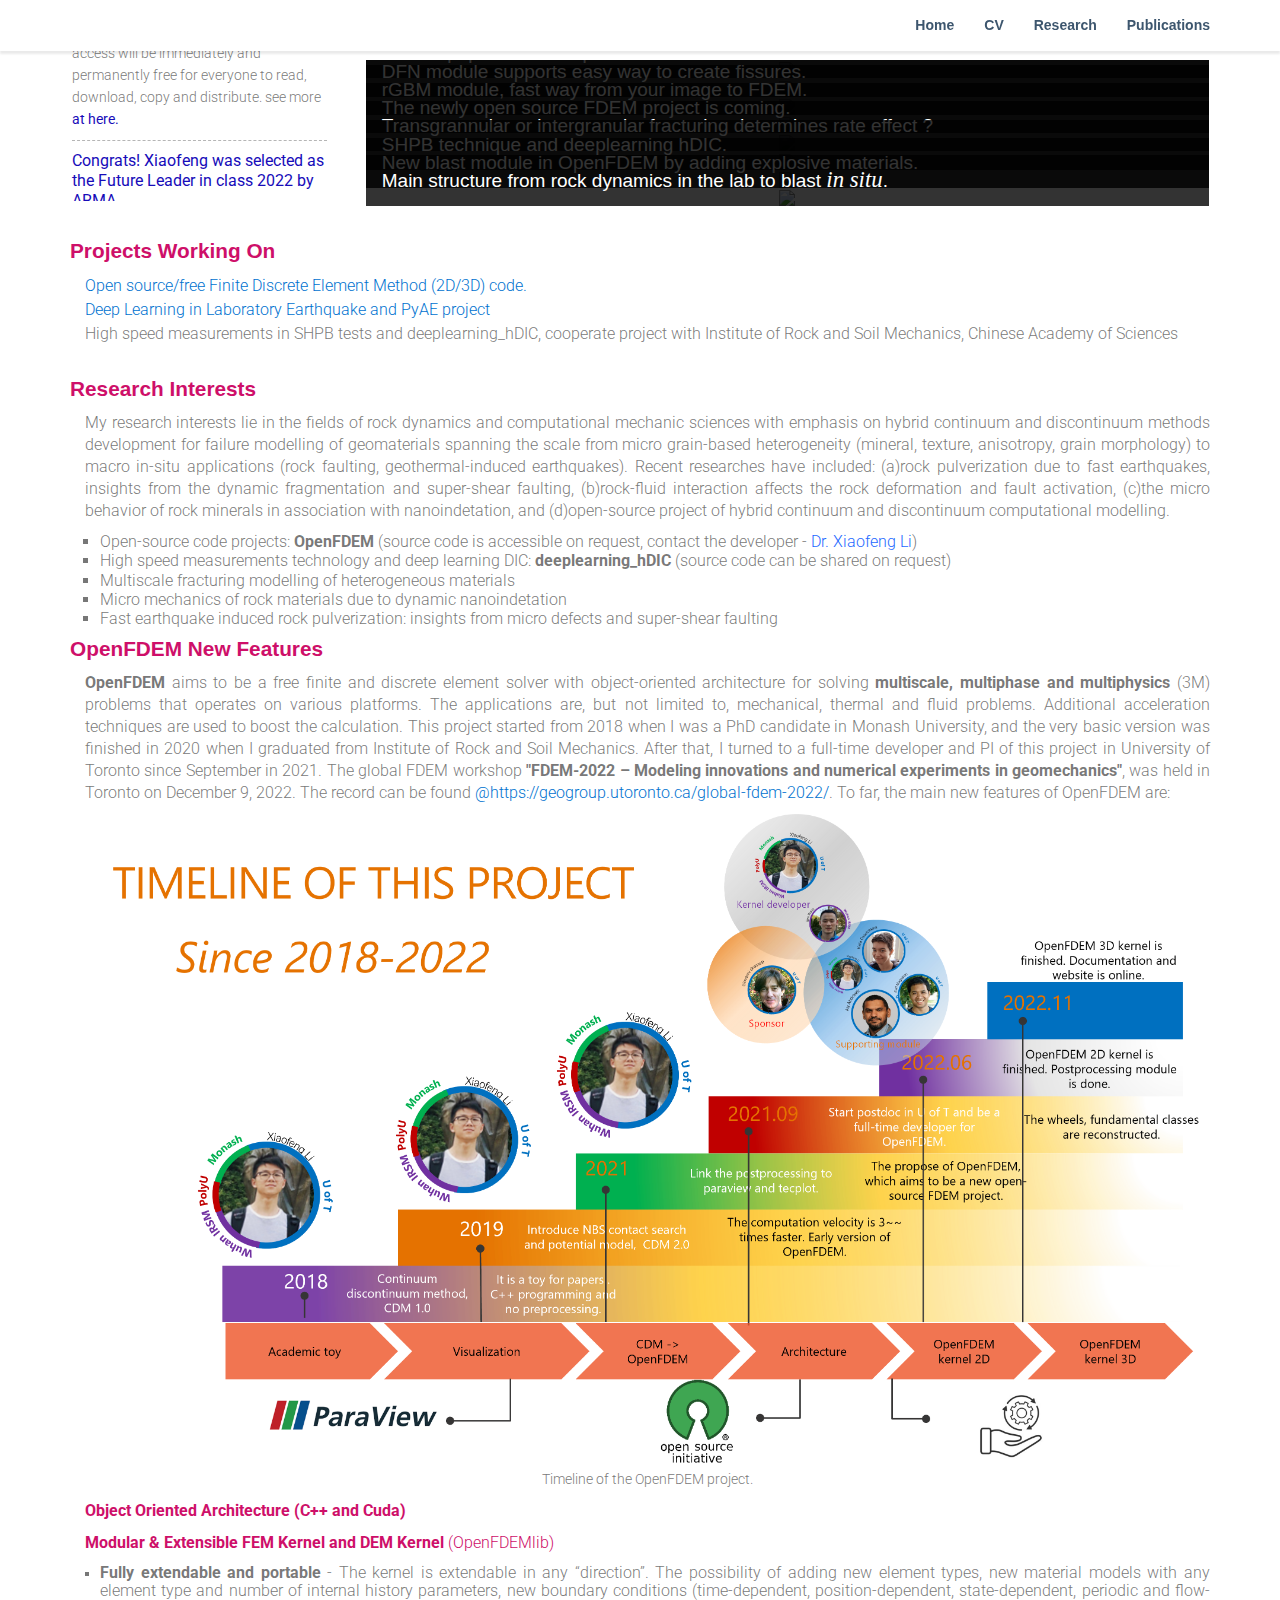
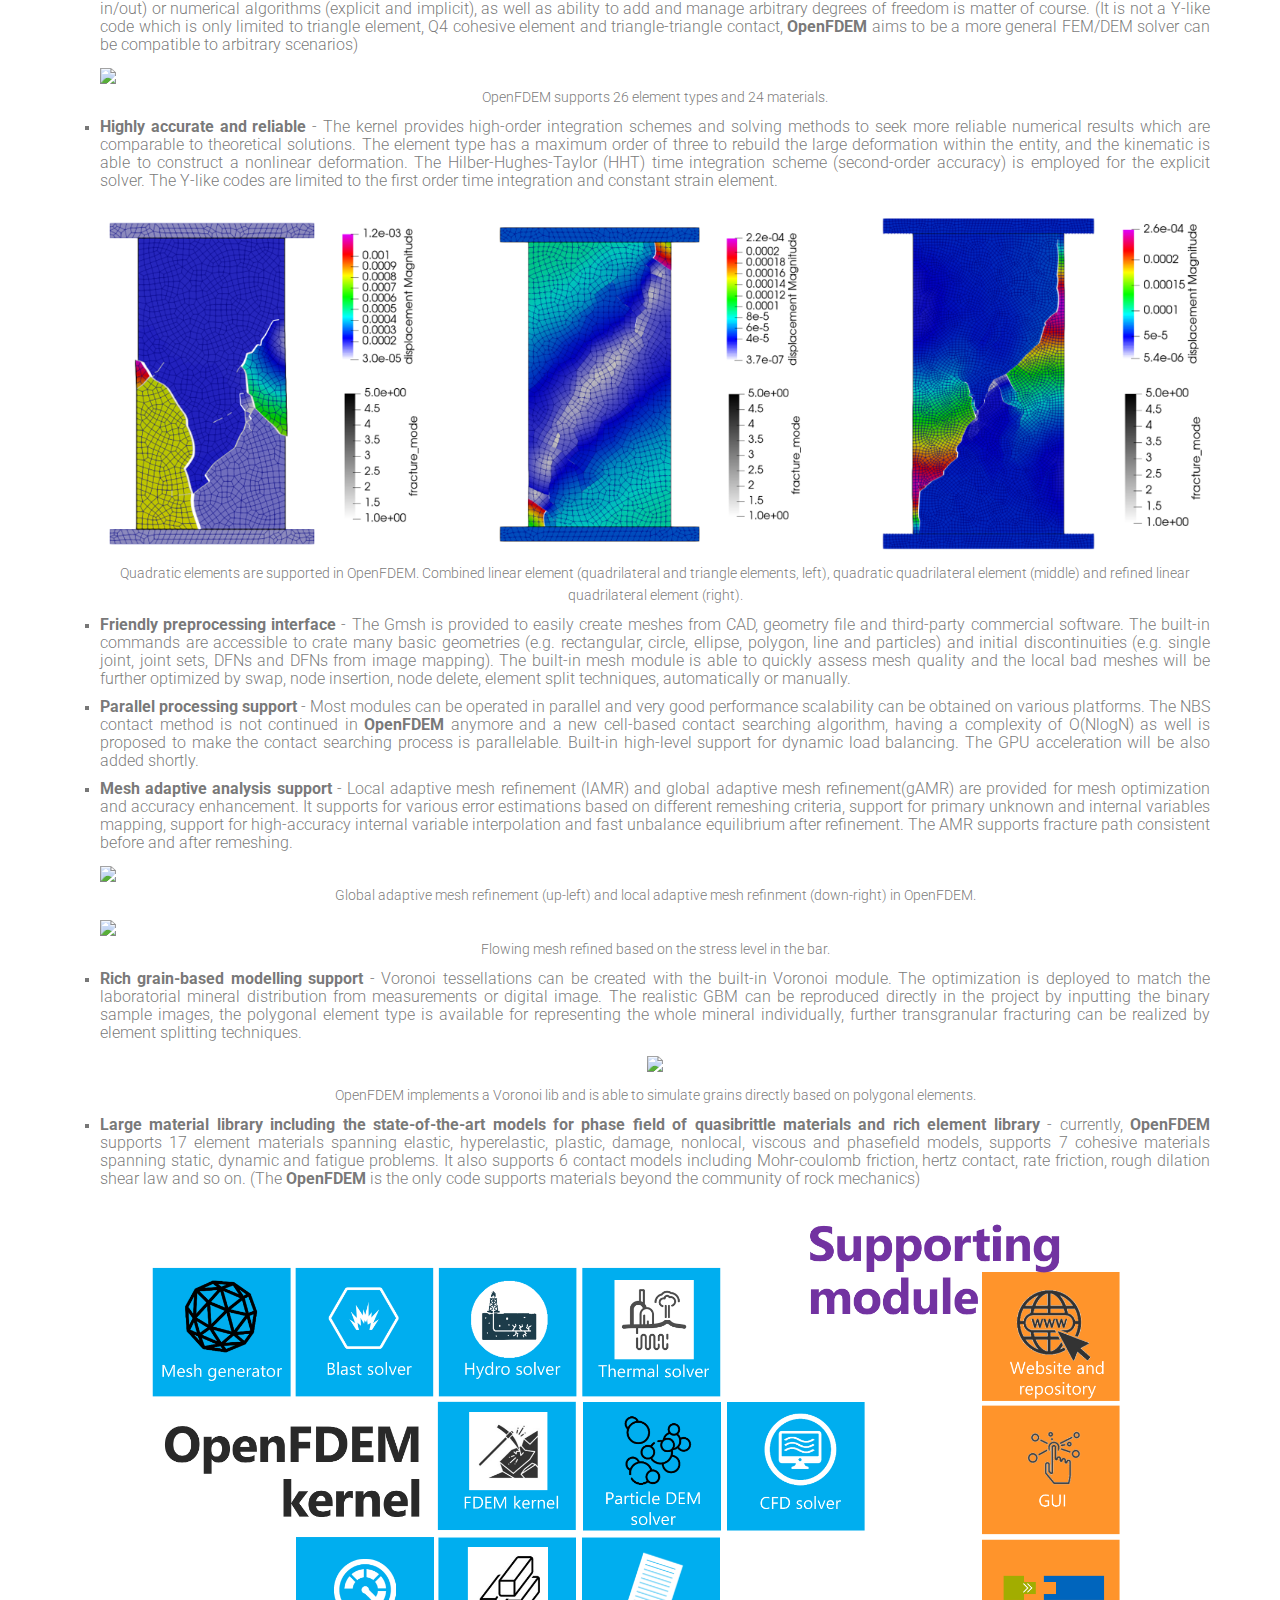
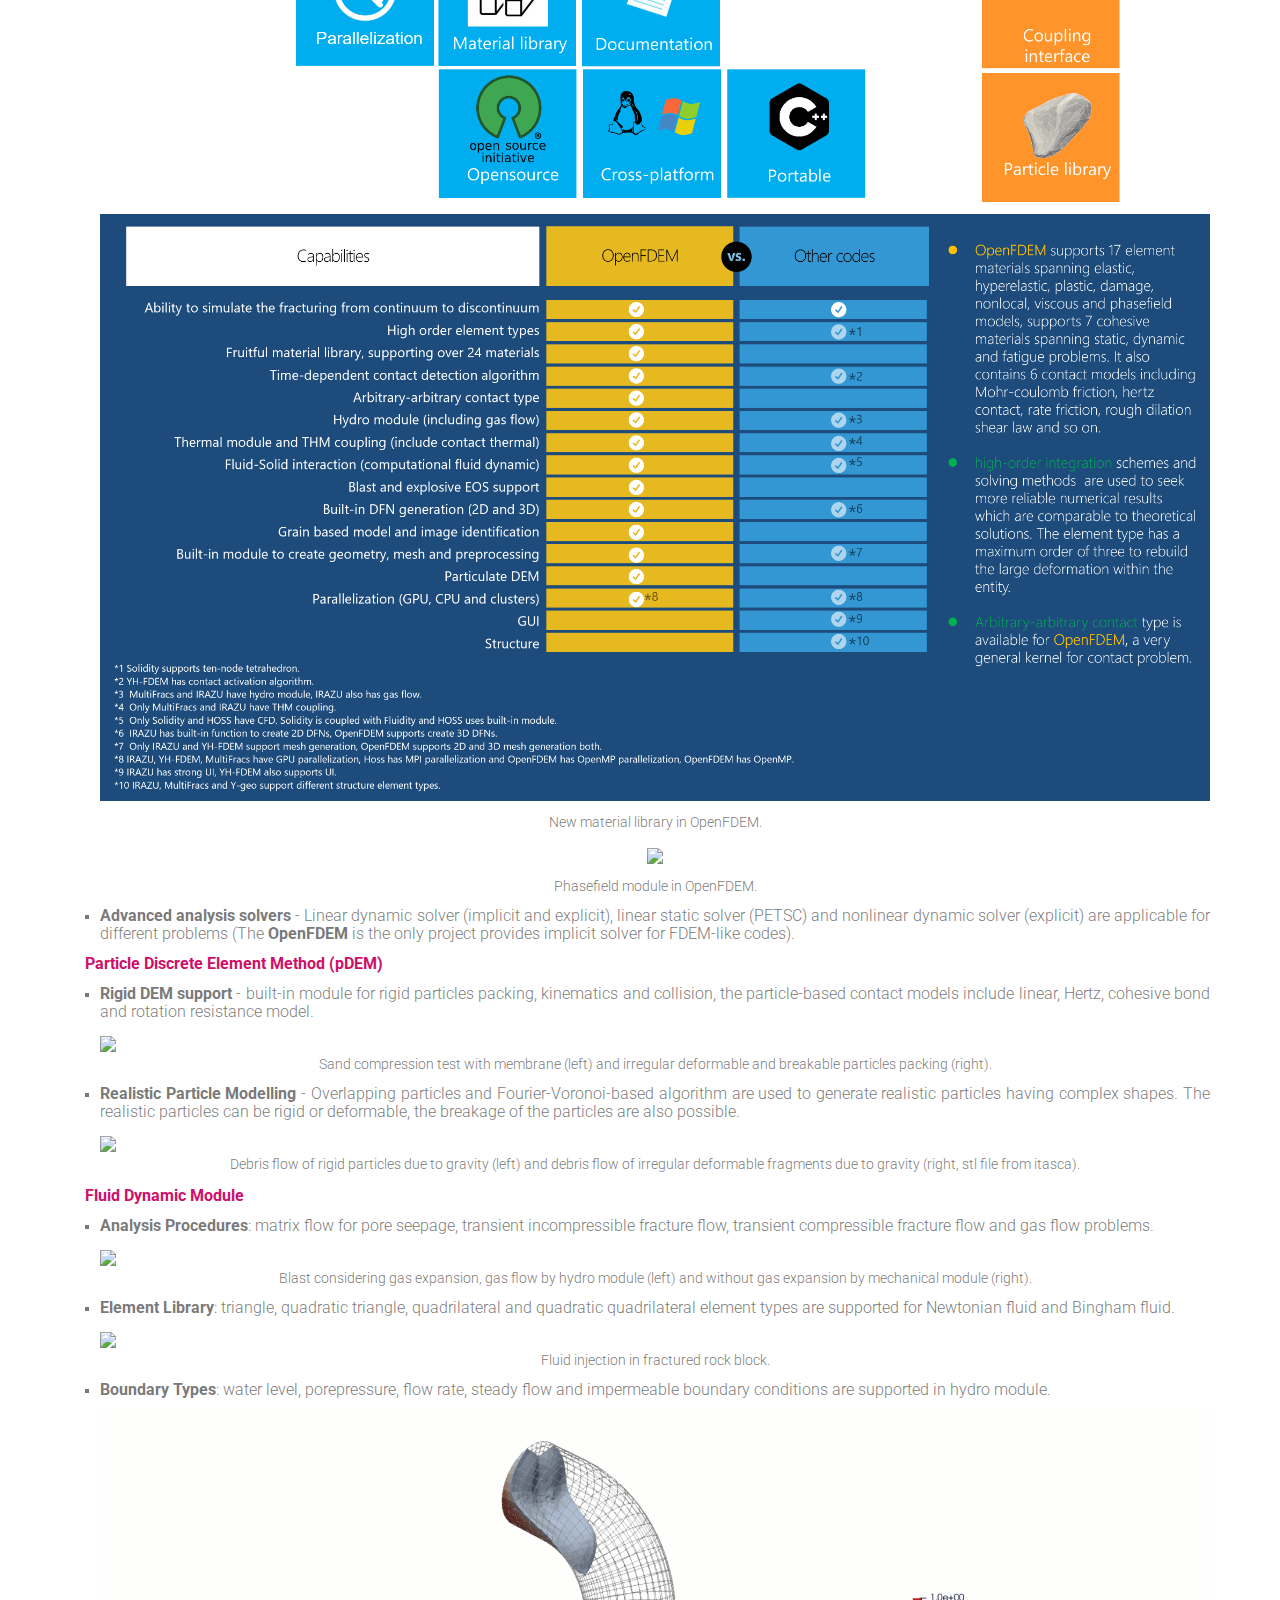
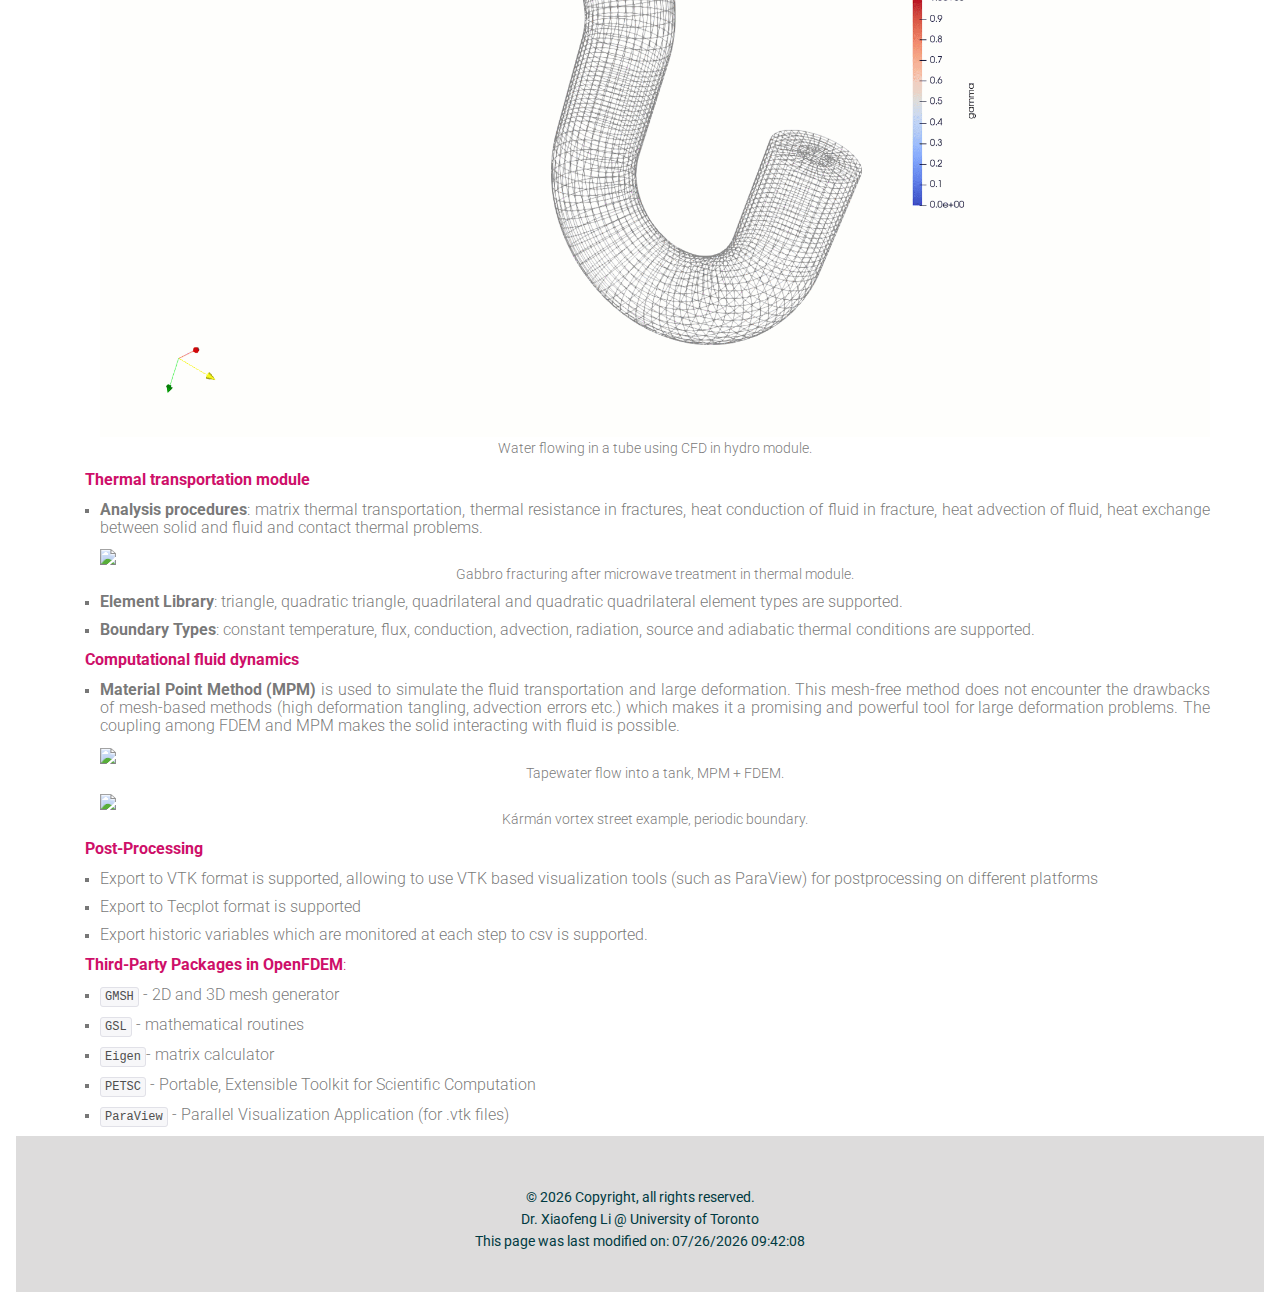
==== commit 81741156: "change font color" ====
--- a/index.html
+++ b/index.html
@@ -15,22 +15,21 @@
 	<meta charset="utf-8">
 	<meta name="viewport" content="width=device-width, initial-scale=1.0">
 	<meta name="generator" content="">
-	<link type="text/css" href="css/style.css" rel="stylesheet">
 	<link href="css/bootstrap.min.css" rel="stylesheet">
 	<!-- <link href="https://maxcdn.bootstrapcdn.com/font-awesome/4.6.3/css/font-awesome.min.css" rel="stylesheet"> -->
-	
+	<link href="css/app.css" rel="stylesheet">
 	<link href="https://fonts.googleapis.com/css?family=Dosis:200,300,400,500,600,700" rel="stylesheet">
 	<link href="https://fonts.googleapis.com/css?family=Roboto:200,300,400,500,600,700" rel="stylesheet">
 
-	<link  rel="stylesheet" href="css/mainslide.css" media="all" />
-	
+	<link type="text/css" rel="stylesheet" href="css/mainslide.css" media="all" />
+
 	<title>XiaofengLi@UofT</title>
 	<!-- for FF, Chrome, Opera -->
 	<link rel="icon" type="image/png" href="images/GG_Logo_banner_2358x745.png" sizes="718x744"> <!-- 网站名称及icon-->
 
 </head>
 
-<body color:rgba(61, 61, 61, 0.7);>
+<body>
 
 	<!-- HEADER =============================-->
 	<header class="item header margin-top-0">
--- a/css/app.css
+++ b/css/app.css
@@ -0,0 +1,710 @@
+/*
+Scorilo 1.0.1 - HTML Template by WowThemes.net
+Visit: https://www.wowthemes.net
+================================================== */
+body {
+	font-family:Roboto,Sans-serif;
+	font-weight:300;
+	font-size:20px;
+	color:rgba(51, 51, 51, 0.7);
+	line-height:1.9;
+}
+h1,h2,h3,h4,h5,h6 {
+	font-family:Roboto,Sans-serif;
+	font-weight:700;
+}
+.unstyle ul li,.unstyle ol li,ul.unstyle li,ol.unstyle li {
+	list-style:none;
+	line-height:inherit;
+}
+.text-left {
+	text-align:left !Important;
+}
+a:hover {
+	text-decoration:none;
+}
+.content-block {
+	padding:50px 0;
+	margin-top:50px;
+}
+.navbar-lg {
+	min-height:76px;
+}
+.navbar-lg .navbar-brand {
+	line-height:1;
+	padding-top:20px;
+	padding-bottom:26px;
+	font-size:30px;
+}
+.navbar-toggle:before {
+	background-image:url(../images/menu.png);
+	background-repeat:no-repeat;
+}
+header .navbar-white a {
+	color:#3D566E;
+	font-weight:700;
+}
+.item.content,.item.portfolio,.item.team,.item.pricing,.item.contact {
+	padding-top:40px;
+	padding-bottom:0px;
+}
+.padding-top-100 {
+	padding-top:180px !important;
+}
+.padding-bottom-40 {
+	padding-bottom:40px !important;
+}
+header .navbar-white {
+	background:#fff;
+	box-shadow:0px 3px 2px 0px rgba(50,50,50,0.1);
+}
+.item.header {
+	background-image:url(../images/homeimg.jpg);
+	background-repeat:no-repeat;
+	background-position:0% top;
+	background-size:cover;
+	background-attachment:scroll;
+	background-color:rgba(0,0,0,0);
+}
+.navbar-nav,.navbar>.container .navbar-brand {
+	font-family:Sans-serif;
+	text-transform:none;
+}
+.text-homeimage {
+	text-align:center;
+	color:#fff;
+	z-index:2;
+	position:relative;
+	font-size:75px;
+	line-height:90px;
+	text-transform:uppercase;
+	padding-top:190px;
+	padding-bottom:190px;
+	font-weight:700;
+	font-family:Dosis;
+}
+.text-pageheader {
+	text-align:center;
+	color:#fff;
+	z-index:2;
+	position:relative;
+	font-size:45px;
+	line-height:90px;
+	text-transform:uppercase;
+	padding-top:100px;
+	padding-bottom:100px;
+	font-weight:700;
+	font-family:Dosis;
+}
+.subtext-image {
+	text-transform:none;
+	font-weight:100 !Important;
+}
+.toparea {
+	background:#fff;
+	margin-top:-100px;
+	padding-top:30px;
+}
+.numbertext {
+	font-weight:700;
+	font-size:20px;
+	line-height:38px;
+	color:#444;
+	text-transform:uppercase;
+	display:block;
+	margin-bottom:10px;
+}
+.numberstep {
+	background-color:#00bba7;
+	border-radius:50%;
+	color:#fff;
+	margin-right:4px;
+	text-align:center;
+	height:60px;
+	width:60px;
+	line-height:60px;
+	display:inline-block;
+	font-size:25px;
+	font-weight:700;
+	margin-top:20px;
+}
+h1.latestitems {
+	font-size:22px;
+	line-height:28px;
+	color:#444;
+	text-transform:uppercase;
+	letter-spacing:1px;
+	margin-top:0;
+}
+.wow-hr {
+	position:relative;
+	font-size:0;
+	text-align:center;
+	height:24px;
+	margin:auto;
+	margin-top:2%;
+	margin-bottom:3%;
+	width:50%;
+	padding:2px 0;
+	overflow:hidden;
+	clear:both;
+}
+.wow-hr-h:before {
+	left:-13px;
+	margin-left:-50%;
+	background:#f7f7f7;
+}
+.wow-hr-h:after {
+	left:13px;
+	margin-right:-50%;
+}
+.wow-hr-h:before,.wow-hr-h:after {
+	display:inline-block;
+	content:"";
+	height:1px;
+	width:50%;
+	margin-top:9px;
+	vertical-align:top;
+	position:relative;
+	background-color:#e4e4e4;
+}
+.wow-hr-h i {
+	font-size:16px;
+	line-height:20px;
+	height:20px;
+	width:20px;
+	vertical-align:top;
+	text-align:center;
+	color:#e4e4e4;
+}
+.paddingtop0 {
+	padding-top:0 !Important;
+}
+.paddingbottom20 {
+	padding-bottom:20px !Important;
+}
+.homebrowseitems {
+	text-decoration:none;
+	background-color:#00bba7;
+	font-weight:700;
+	font-size:20px;
+	border:0;
+	padding:13px 39px;
+	letter-spacing:1px;
+	margin-top:-20px;
+	display:inline-block;
+	color:#fff;
+	margin-bottom:0px;
+}
+.homebrowseitemsicon {
+	color:#fff;
+	display:inline-block;
+	padding:13px 20px;
+	margin-top:-13px;
+	margin-bottom:-13px;
+	margin-right:-39px;
+	margin-left:15px;
+	background:rgba(0,0,0,0.2);
+}
+a.homebrowseitems:hover {
+	color:#fff;
+	opacity: 0.8;
+}
+/*==============================================* SHOP *===============================================*/
+img {
+	max-width: 100%;
+}
+/*Product Box*/
+.maxproduct {
+	max-height:300px;
+	overflow:hidden;
+	display:inline-block;
+}
+.productbox {
+	background:#fff;
+	padding:13px;
+	border:1px solid #e4e4e4;
+	margin-bottom:30px;
+}
+.latest-items .productbox {
+	margin-bottom:30px;
+}
+.productbox h1 {
+	display:block;
+	font-size:17px;
+	text-transform:uppercase;
+	margin-top:15px;
+	border-bottom:double medium #eee;
+	padding-bottom:15px;
+	margin-bottom:10px;
+	font-weight:500;
+	color:#333;
+}
+.product-details {
+	padding:6px 0 0 0;
+	text-align:center;
+	color:#444;
+}
+.productbox .price {
+	font-weight:400;
+}
+.shopsection .productbox {
+	margin-bottom:30px;
+}
+.captionshop {
+	display:none;
+	position:absolute;
+	top:0;
+	left:0;
+	background-color:#00bba7;
+	width:100%;
+	height:100%;
+}
+.captionshop h3,.captionshop p {
+	color:#fff;
+	margin:20px;
+}
+.captionshop h3 {
+	margin:30px 20px 10px;
+}
+.captionshop p {
+	font-size:15px;
+	margin:0 20px 15px;
+}
+.captionshop a.learn-more {
+	padding:8px 12px;
+	background:transparent;
+	color:#fff;
+	font-weight:bold;
+	text-decoration:none;
+	border:1px solid;
+	display:inline-block;
+	min-width:120px;
+	text-transform:uppercase;
+	font-size:16px;
+}
+.captionshop a.learn-more.detailslearn {
+	margin-left:-1px;
+}
+.captionshop a.learn-more:hover {
+	background:#fff;
+	color:#00bba7;
+	display:inline-block;
+	border:1px solid #fff;
+}
+.fadeshop {
+	position:relative;
+	 max-height:300px;
+}
+.properties-box {
+	padding:20px 20px 15px 20px;
+	border:1px solid #e4e4e4;
+	margin-top:25px;
+	clear:both;
+	float:none;
+	line-height:1.7;
+}
+.slide-text {
+	position:relative;
+	color:#666;
+	overflow:hidden;
+	text-align:center;
+	font-size:22px;
+	font-weight:300;
+	line-height:35px;
+	max-width:75%;
+	margin:0px auto;
+	margin-top:0px;
+}
+.edd-submit.button {
+	font-size:20px;
+	border:0px;
+	padding:7px 20px;
+	text-decoration:none;
+	color:#444;
+	text-align:center;
+	font-weight:400;
+	background:#fff;
+	text-transform:uppercase;
+	border-radius:0;
+	border-bottom:5px solid rgba(0,0,0,0.1);
+	background-color:#00bba7;
+	color:#fff;
+}
+.edd-submit.button,.edd-submit.button:visited {
+	background-color:#00bba7;
+	color:#fff;
+	border-bottom:5px solid rgba(0,0,0,0.1);
+}
+.edd-submit.button:hover {
+	opacity:0.8;
+}
+.rightarea-price .edd-submit.button {
+	font-size:25px;
+	padding:14px 25px;
+	text-decoration:none;
+	color:#fff;
+	text-align:center;
+	font-weight:400;
+	border-bottom:5px solid rgba(0,0,0,0.1);
+	text-transform:uppercase;
+	border-radius:0;
+}
+.rightarea-price .edd_purchase_submit_wrapper a.edd-add-to-cart.edd-has-js,.rightarea-price .edd-submit.button {
+	display:block;
+}
+.edd-submit.button.active,.edd-submit.button:focus,.edd-submit.button:hover {
+	color:#fff;
+}
+#edd-purchase-button,.edd-submit,input[type=submit].edd-submit {
+	background-color:#00bba7;
+	color:#fff;
+	border:0;
+	border-radius:0;
+	border-bottom:5px solid rgba(0,0,0,0.1);
+	font-size:17px;
+	font-weight:700;
+}
+#edd_checkout_cart a.edd-cart-saving-button,th input[type=submit].edd-submit {
+	text-decoration:none;
+	padding:4px 10px;
+	text-transform:none;
+	font-size:14px;
+	background:#fff;
+	color:#444;
+	border:1px solid #eee;
+	font-weight:500;
+}
+#edd_checkout_cart input.edd-item-quantity {
+	padding-left:10px;
+}
+.edd-cart-added-alert {
+	border:2px solid green;
+	padding:7px 10px;
+	margin-bottom:30px;
+	float:right;
+	display:inline;
+	margin-left:20px;
+}
+.btn-buynow {
+	font-size:25px;
+	padding:14px 25px;
+	text-decoration:none;
+	color:#fff;
+	text-align:center;
+	font-weight:400;
+	border-bottom:5px solid rgba(0,0,0,0.1);
+	text-transform:uppercase;
+	border-radius:0;
+	display:block;
+	background:#33c9b9;
+}
+.rightarea-price .edd-cart-ajax-alert {
+	display:inline;
+}
+.rightarea-price .edd-cart-added-alert {
+	border:2px solid green;
+	padding:16px 10px;
+	top:2px;
+	position:absolute;
+	margin-left:20px;
+	clear:both;
+	float:none;
+	margin-bottom:0px;
+}
+.rightarea-price .edd_download_purchase_form {
+	margin-bottom:0;
+}
+.rightarea-price .edd_go_to_checkout {
+	clear:both;
+	float:none;
+	margin-bottom:0px;
+}
+.rightarea-price .edd-submit.button {
+	display:block;
+	clear:both;
+	float:none;
+	margin-bottom:0px;
+}
+.edd_empty_cart {
+	padding:20px;
+	display:block;
+	background-color:#fcf8e3;
+	border:#faebcc 1px solid;
+	color:#8a6d3b;
+	text-align:center;
+	margin-bottom:200px;
+}
+.headercart {
+	color:#fff;
+	font-size:21px;
+	display:block;
+	padding-top:45px;
+	font-weight:300;
+	letter-spacing:1px;
+	z-index:2;
+	position:relative;
+}
+.headercart a {
+	z-index:2;
+	position:relative;
+	color:#fff;
+}
+.filtertagscats a {
+	color:#999;
+	border:1px solid #ccc;
+	padding:5px 10px;
+	margin-right:10px;
+	margin-bottom:13px;
+	display:inline-block;
+	text-transform:uppercase;
+	font-size:13px !Important;
+}
+table#edd_purchase_receipt td,table#edd_purchase_receipt th,table#edd_purchase_receipt_products td,table#edd_purchase_receipt_products th {
+	text-align:left;
+	border:1px solid #eee;
+	padding:10px;
+}
+#edd_checkout_cart {
+	text-align:left;
+	width:100%;
+	border:none;
+	margin:0 0 21px;
+	table-layout:auto;
+}
+#edd_checkout_cart .edd_cart_header_row th {
+	background:#fafafa;
+	padding:1.387em;
+}
+#edd_checkout_cart td,#edd_checkout_cart th {
+	text-align:left;
+	border:1px solid #eee;
+	color:#666;
+	padding:.5em 1.387em;
+}
+#edd_checkout_form_wrap fieldset {
+	border:1px solid #eee;
+	padding:1.387em;
+	margin:0 0 21px;
+}
+legend {
+	display:inline-block !Important;
+}
+#edd_checkout_form_wrap label {
+	font-weight:700;
+	display:block;
+	position:relative;
+	line-height:100%;
+	font-size:95%;
+	margin:0 0 5px;
+}
+#edd_checkout_form_wrap input[type=text],#edd_checkout_form_wrap input[type=email],#edd_checkout_form_wrap input[type=password],#edd_checkout_form_wrap input[type=tel],#edd_checkout_form_wrap textarea {
+	padding:4px 6px;
+}
+#edd_checkout_form_wrap input.edd-input,#edd_checkout_form_wrap textarea.edd-input {
+	display:inline-block;
+	width:100%;
+	border:1px solid #eee;
+}
+.myaccountsection legend {
+	-webkit-padding-start:0;
+	text-transform:uppercase;
+	margin-bottom:20px;
+	font-weight:700;
+	display:block;
+}
+.myaccountsection #edd_login_form {
+	margin-top:20px;
+}
+.myaccountsection #edd_login_form input,.myaccountsection #edd_login_form select {
+	margin-bottom:0;
+	margin-left:10px;
+}
+.myaccountsection #edd_login_form input[type="submit"] {
+	margin-left:0px;
+}
+.myaccountsection input,.myaccountsection select {
+	margin-bottom:20px;
+	padding:7px 5px;
+}
+.myaccountsection input[type="submit"] {
+	background:#333;
+	padding:7px 20px;
+	color:#fff;
+	border:0px;
+	margin-left: 0px;
+}
+/* WOW Fancy Box 3================================================== */
+.infoarea .maintitle,.maintitle {
+	font-size:22px;
+	line-height:28px;
+	color:#444;
+	text-transform:uppercase;
+	margin-bottom:40px;
+	letter-spacing:1px;
+}
+.infoareaicon {
+	font-size:40px;
+	position:absolute;
+	top:-18px;
+	left:43%;
+	background:#fff;
+	padding-left:10px;
+	padding-right:10px;
+	color:#00bba7;
+}
+.infoareawrap {
+	border:1px solid #eee;
+	padding:20px;
+}
+.infoareawrap h1.subtitle {
+	margin-top:20px;
+	color:#444;
+	text-transform:uppercase;
+	font-size:16px;
+	letter-spacing:1px;
+	margin-bottom: 15px;
+}
+/* the text box */
+.slide-text {
+	position:relative;
+	color:#666;
+	overflow:hidden;
+	text-align:center;
+	font-size:22px;
+	font-weight:300;
+	line-height:35px;
+	max-width:75%;
+	margin:0px auto;
+}
+.slide-text img {
+	border-radius:50%;
+	max-width:100px;
+	margin:20px 0;
+}
+.slide-text p {
+	margin-top:0px;
+	font-size:19px;
+}
+.slide-text a p {
+	color:#666;
+}
+.slide-text h2 {
+	font-style:normal;
+	font-size:24px;
+	line-height:28px;
+	color:#444;
+	text-transform:uppercase;
+	letter-spacing:1px;
+	margin-bottom:15px;
+	margin-top:0;
+}
+.callactiontitle {
+	font-size:25px;
+	font-weight:300;
+	color:#fff;
+}
+.callactionbutton {
+	border:1px solid;
+	padding:10px 20px;
+	margin-left:30px;
+}
+.footer ul.social-iconsfooter li {
+	display:inline-block;
+	float:none;
+	position:relative;
+	background:transparent;
+	margin-right:5px;
+	border:1px solid #333;
+}
+.footer ul.social-iconsfooter li a {
+	color:#fff;
+	width:60px;
+	height:60px;
+	line-height:60px;
+	display:inline-block;
+}
+.footer { 
+	background:#e0dddd;
+	color:#343a40;
+	font-size:14px;
+	padding:50px 0 30px 0;
+	margin-top:0px;
+}
+ul,ol {
+	-moz-padding-start:0px;
+	-webkit-padding-start:0px;
+	-khtml-padding-start:0px;
+	-o-padding-start:0px;
+	padding-start:0px;
+	padding-left:0px;
+}
+.footernote {
+	font-size:30px;
+	color:#fff;
+}
+.footer a {
+	color:#00bba7;
+}
+#contactform input,#contactform textarea {
+	border:0px;
+	border:1px solid #eee;
+	width:100%;
+	background-color:transparent;
+	padding:14px 10px;
+	margin-bottom:20px;
+	border-radius:0;
+	font-size:14px;
+}
+#contactform .btn {
+	background:#333;
+	color:#fff;
+	border:1px solid #333;
+	font-size:16px;
+	font-weight:700;
+	text-transform:uppercase;
+}
+.done {
+	display:none;
+}
+.error input,input.error,.error textarea,textarea.error {
+	background-color:#ffffff;
+	border-bottom:2px solid orangered !Important;
+	transition:border linear 0.2s,box-shadow linear 0.2s;
+}
+@media (min-width:768px) {
+	.navbar-lg .navbar-nav>li>a {
+		padding-top:26px;
+		padding-bottom:26px;
+		 font-size:18px;
+	}
+	.navbar-lg .navbar-nav>li>a:hover,.navbar-lg .navbar-nav>li>a:active {
+		background:#fff;
+		color: #00bba7;
+	}
+}
+
+body {
+    padding: 1rem;
+}
+
+.spacer {
+    height: 3rem;
+}
+
+.bibbase_amazon {
+    display: none;
+}
+
+.bibbase_paper_title a{ pointer-events: none; }
+
+.groupby_dropdown {
+  display: none;
+}
+
+#bibbase_header a[onclick="groupby('downloads')"] { display: none; }
+
+.bibbase_header a[onclick="groupby('downloads')"] { display: none; }
+
+
+
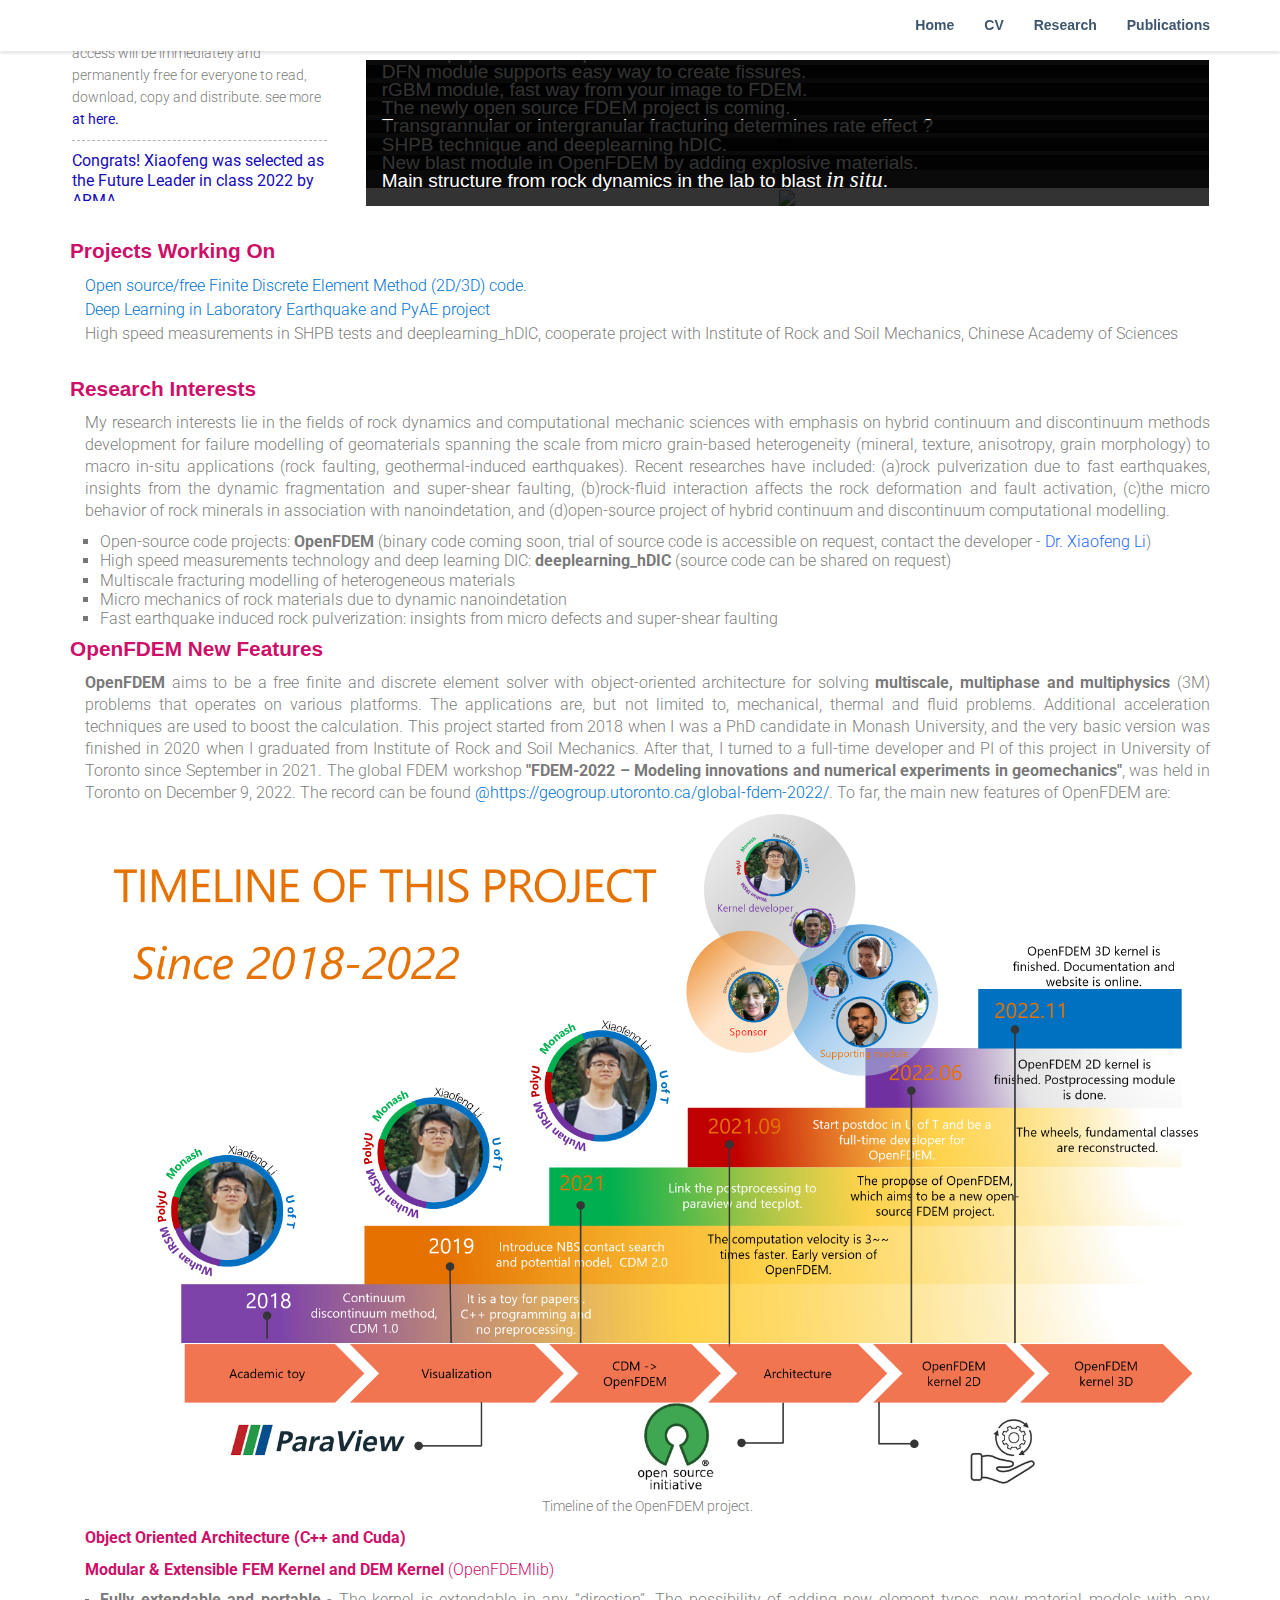
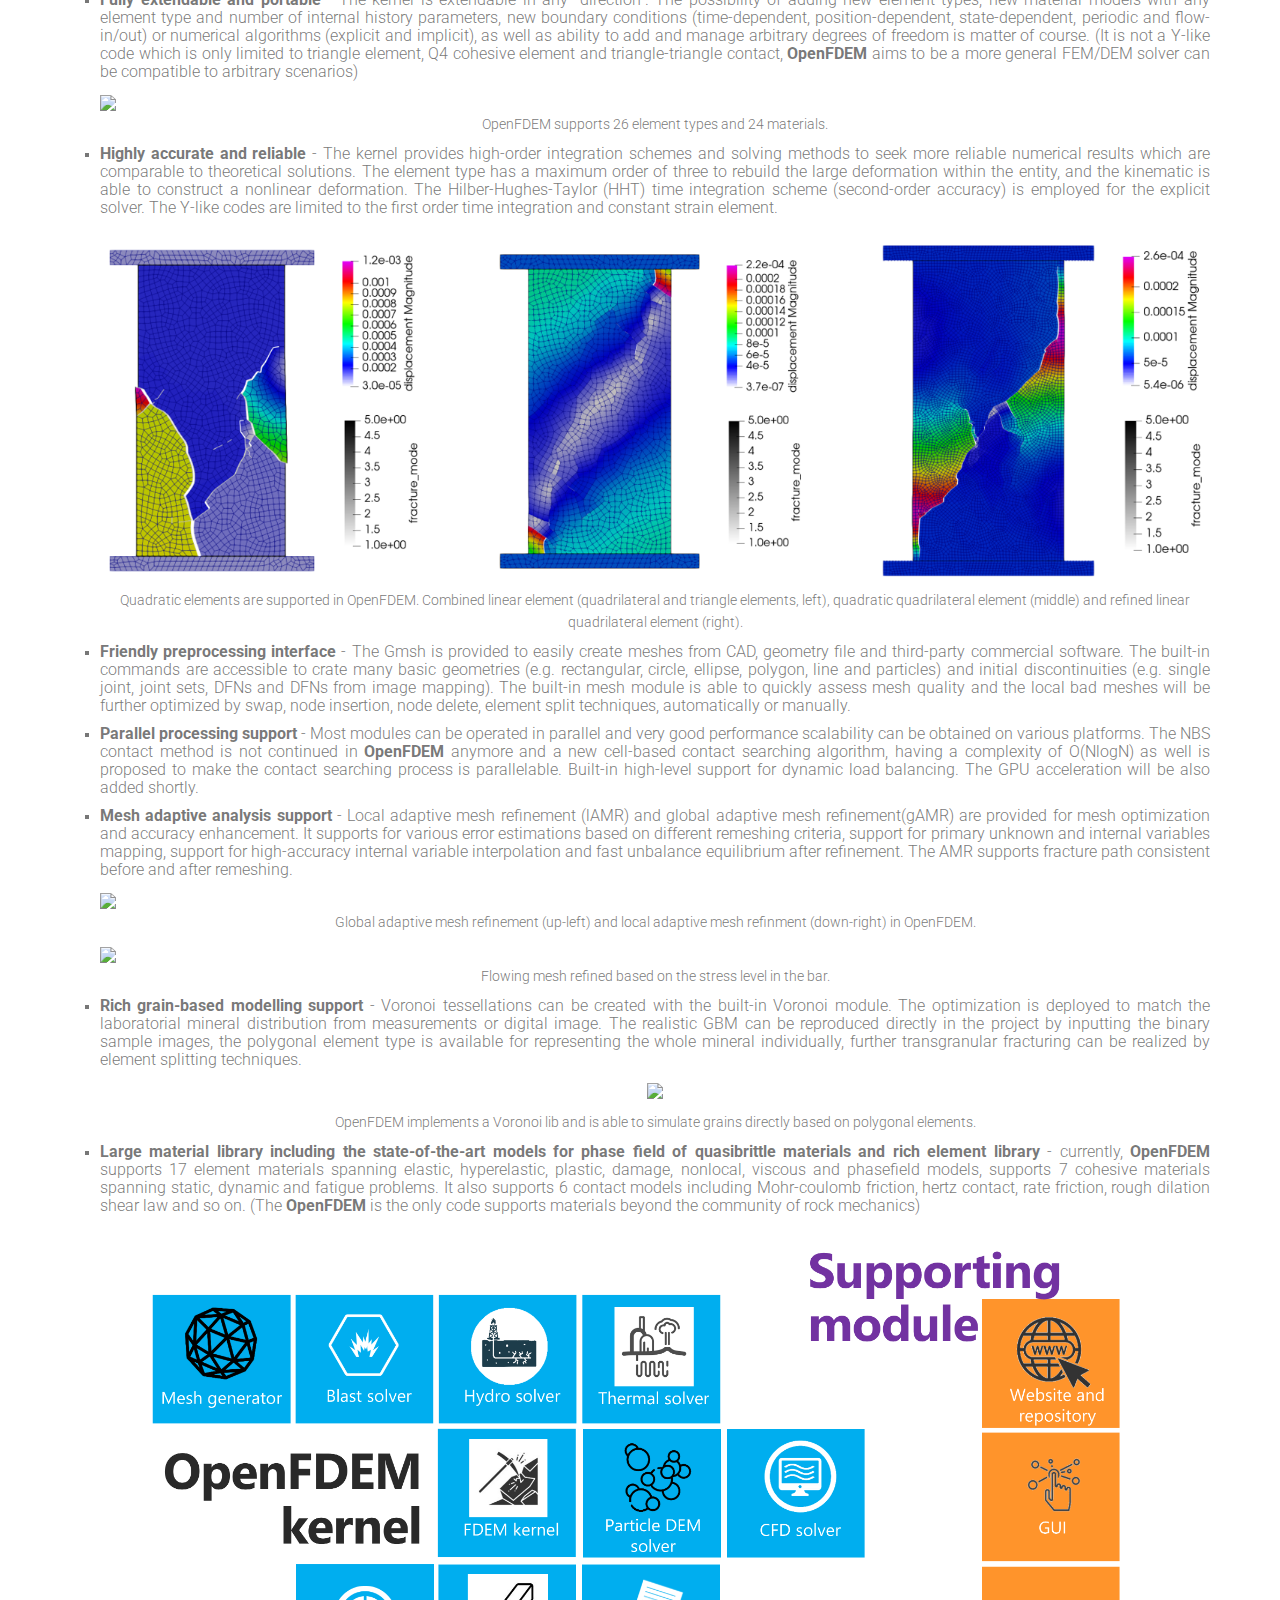
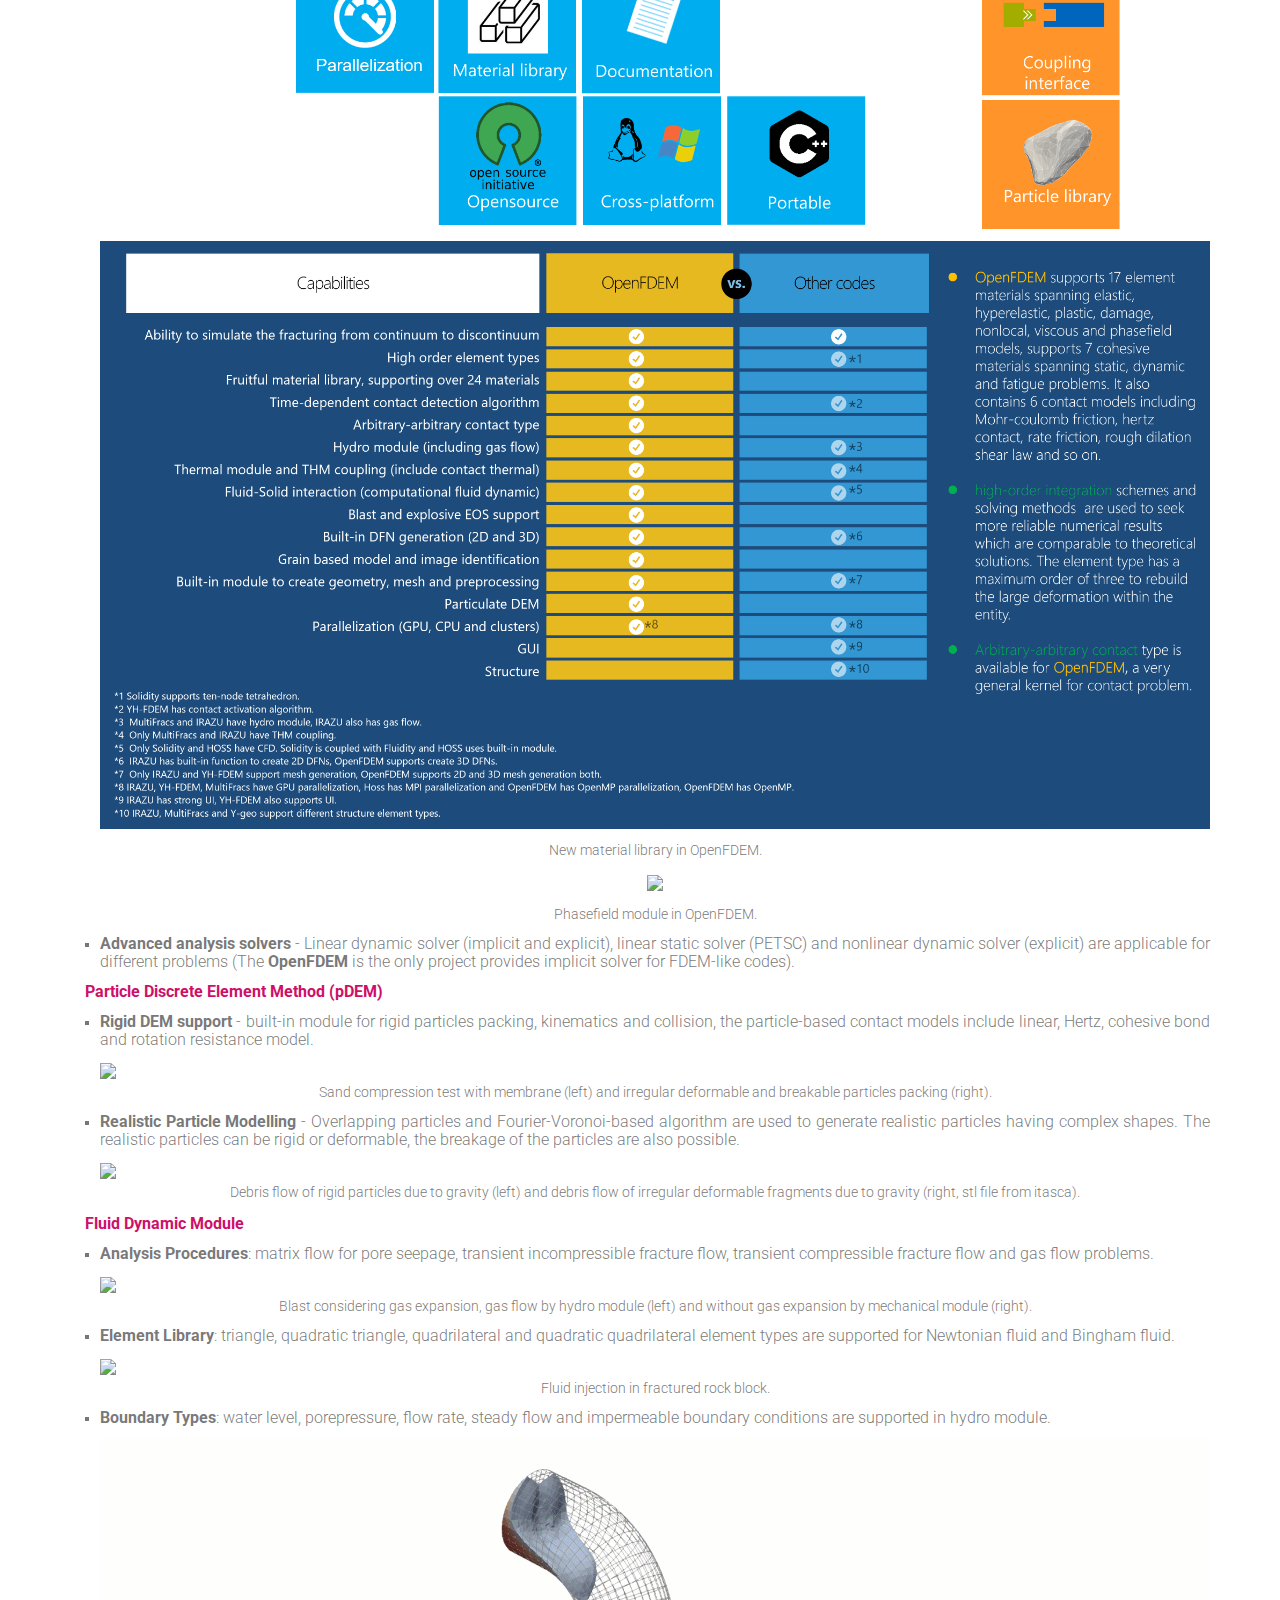
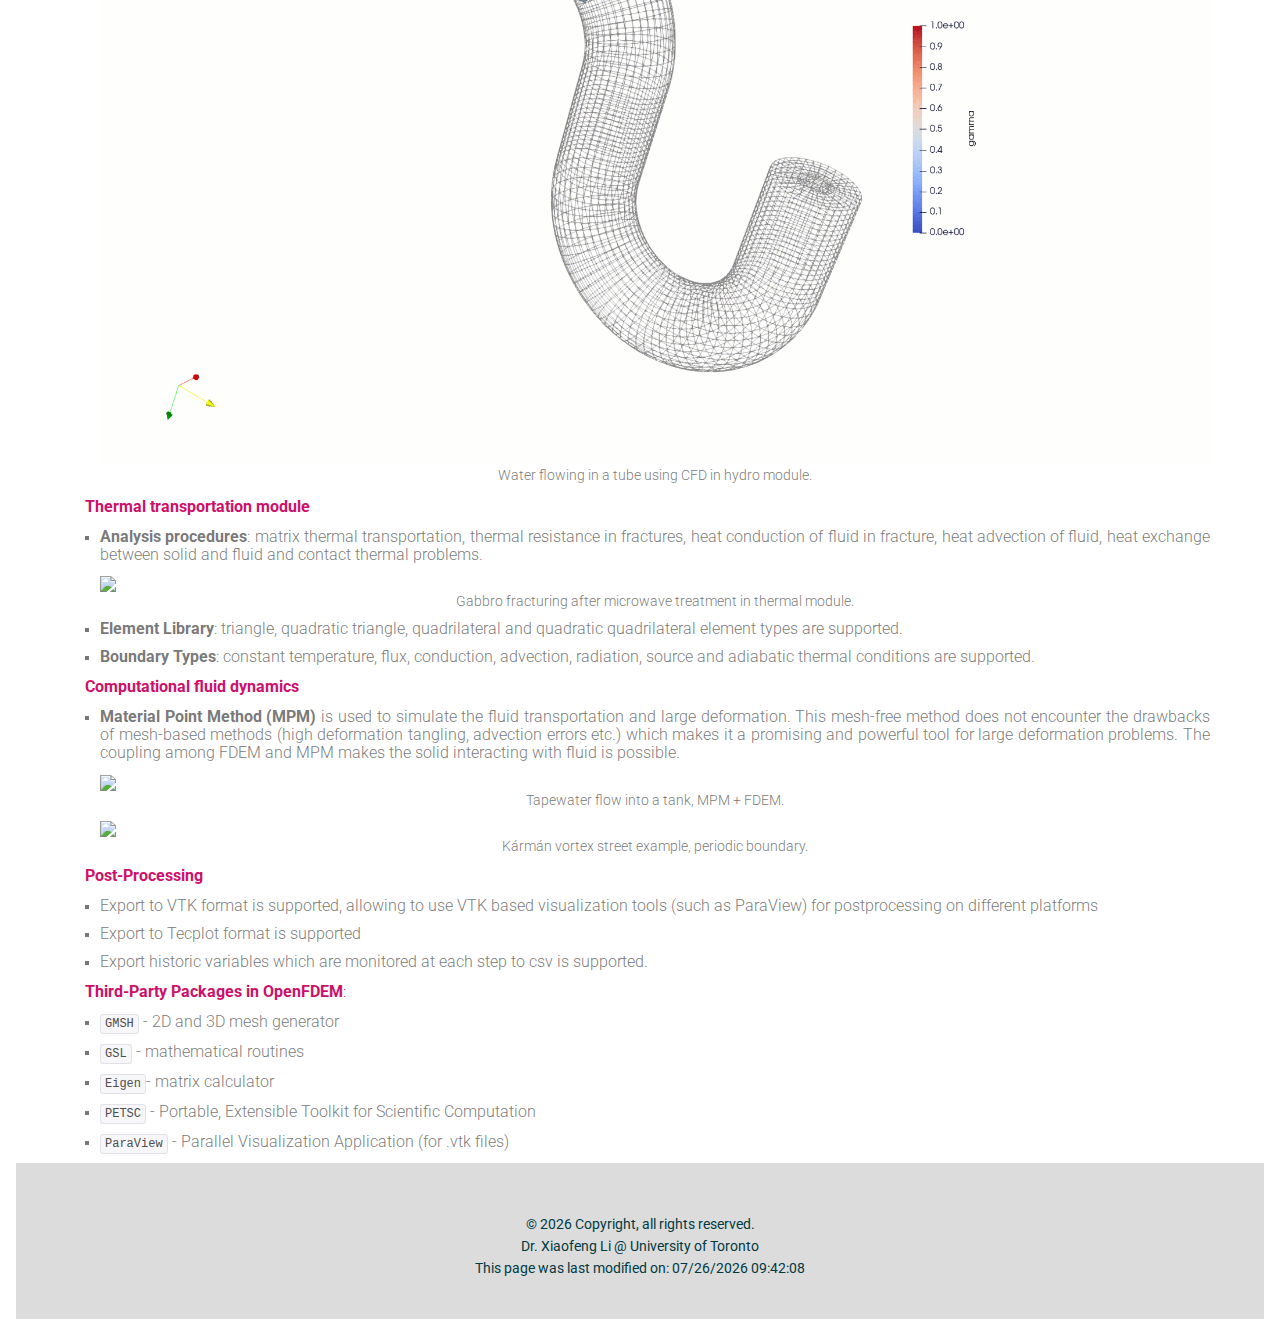
==== commit 0d2641a3: "new website with" ====
--- a/index.html
+++ b/index.html
@@ -26,11 +26,11 @@
 	<title>XiaofengLi@UofT</title>
 	<!-- for FF, Chrome, Opera -->
 	<link rel="icon" type="image/png" href="images/GG_Logo_banner_2358x745.png" sizes="718x744"> <!-- 网站名称及icon-->
-
+	<!-- <script  src="//clustrmaps.com/map_v2.js?d=FaiB3ZKhZ9diG6Q20ZI34EGTgVWxofZSJFx4NYEsPHA&cl=ffffff&w=a"></script> -->
 </head>
 
 <body>
-
+	
 	<!-- HEADER =============================-->
 	<header class="item header margin-top-0">
 		<div class="wrapper">
@@ -689,7 +689,7 @@
 
 							<ul class="simple">
 								<li style="font-size:16px;line-height:  1.2;"> Open-source code projects: <strong>
-										OpenFDEM</strong> (source code is accessible on request, contact the developer -
+										OpenFDEM</strong> (binary code coming soon, trial of source code is accessible on request, contact the developer -
 									<a style="color:rgb(30, 105, 255)"> Dr. Xiaofeng Li</a>)
 								</li>
 								<li style="font-size:16px;line-height: 1.2;"> High speed measurements technology and
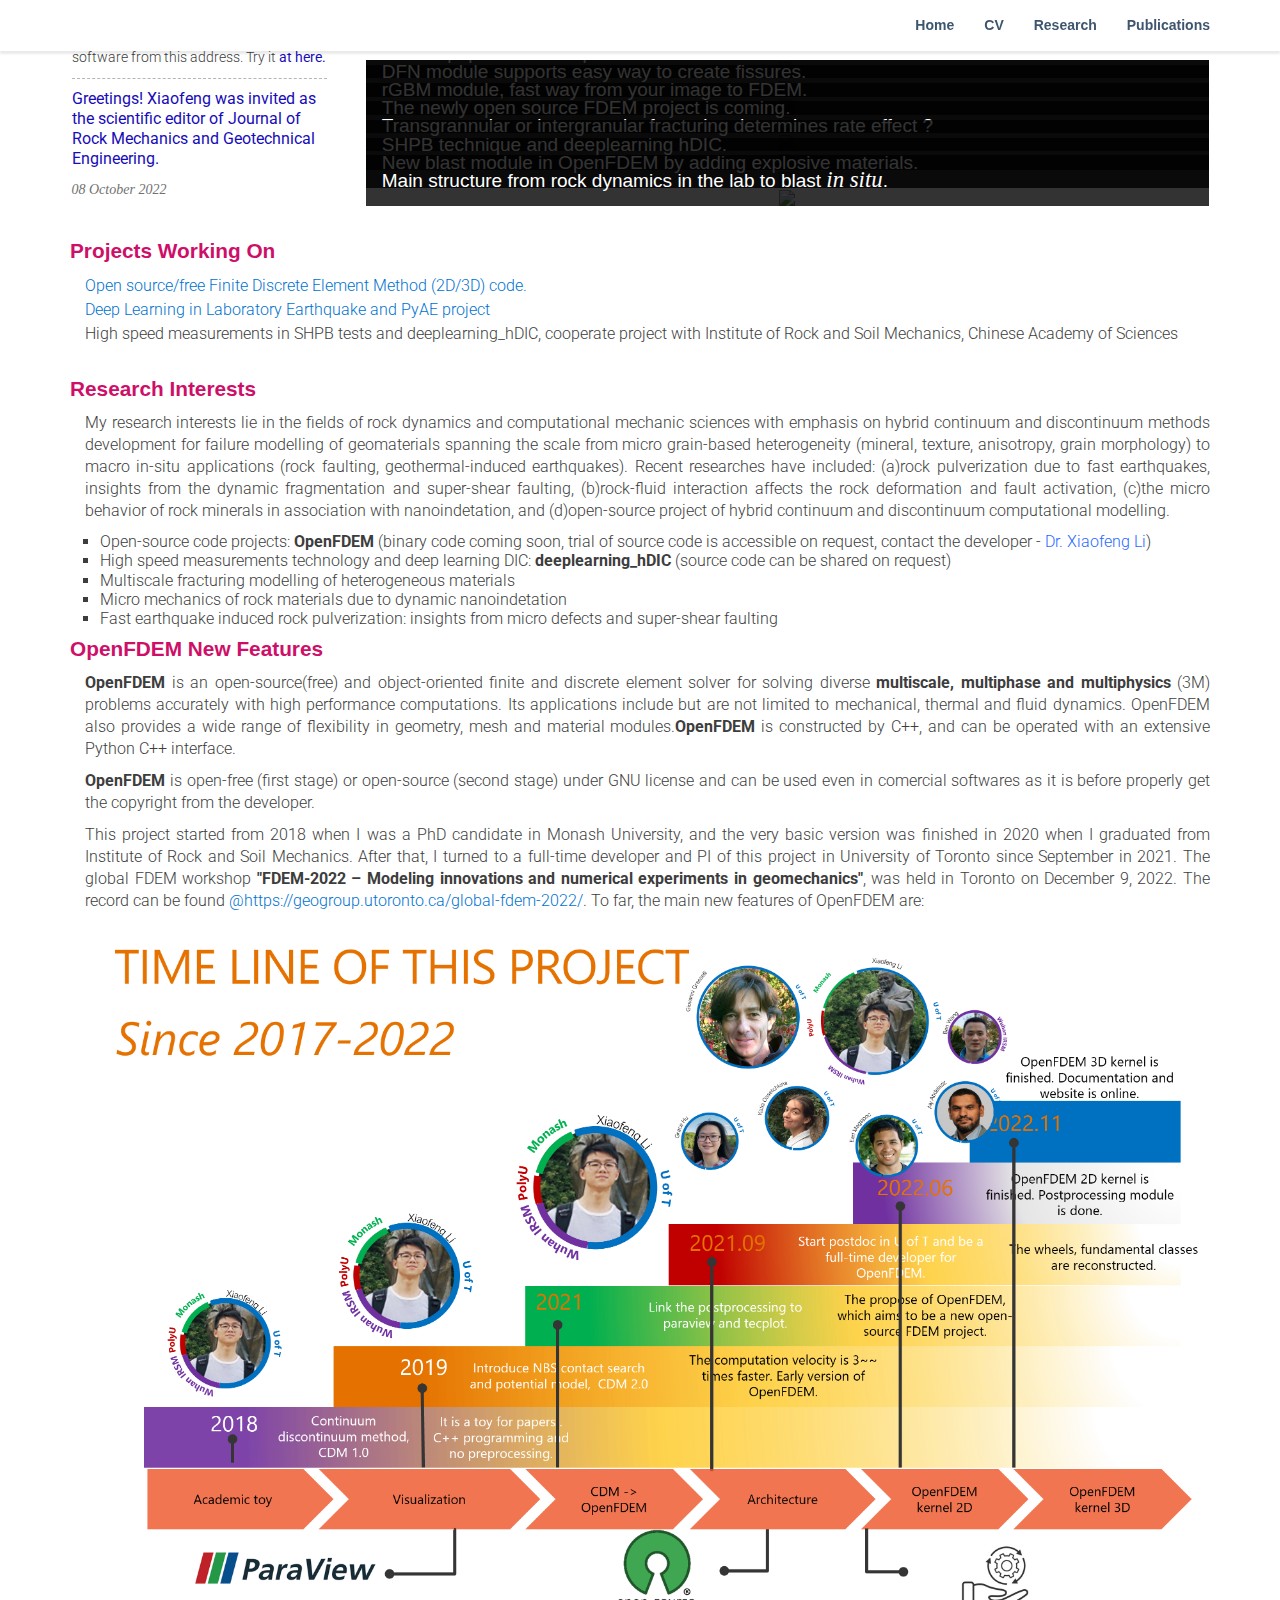
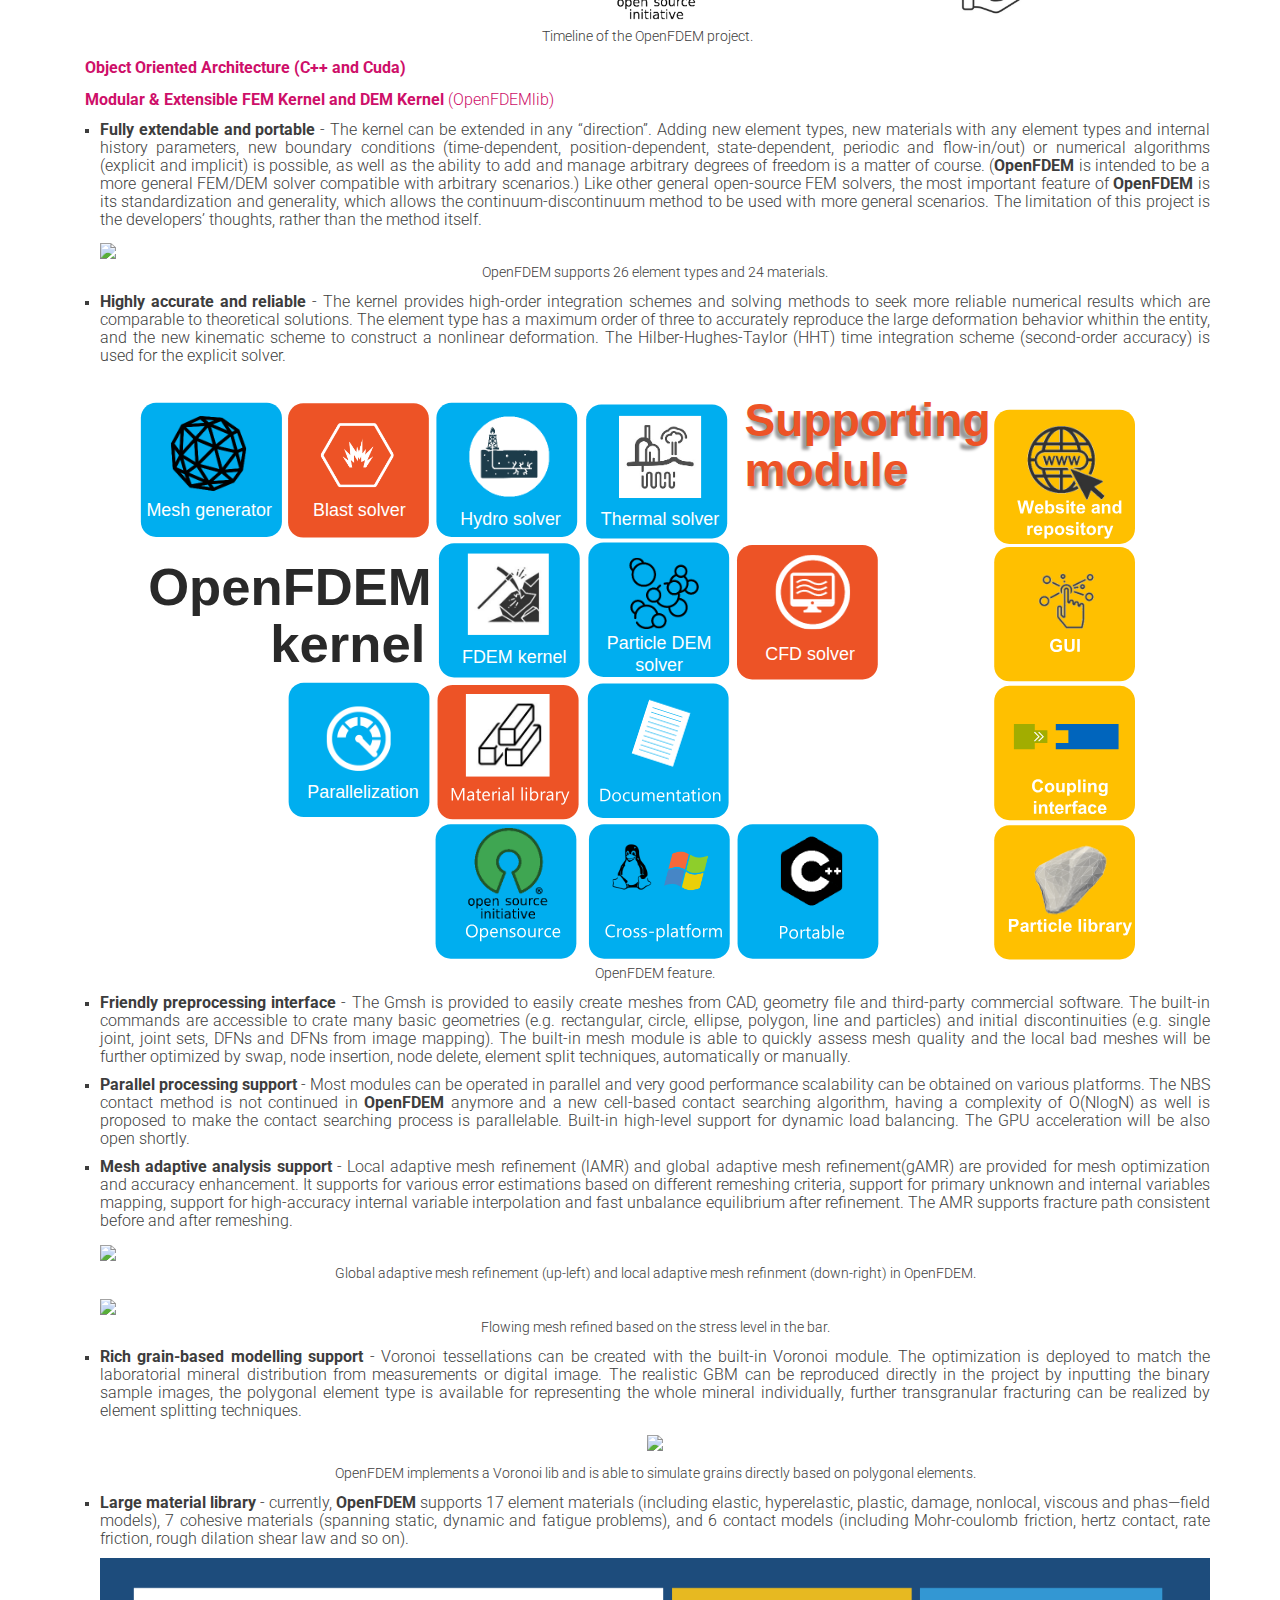
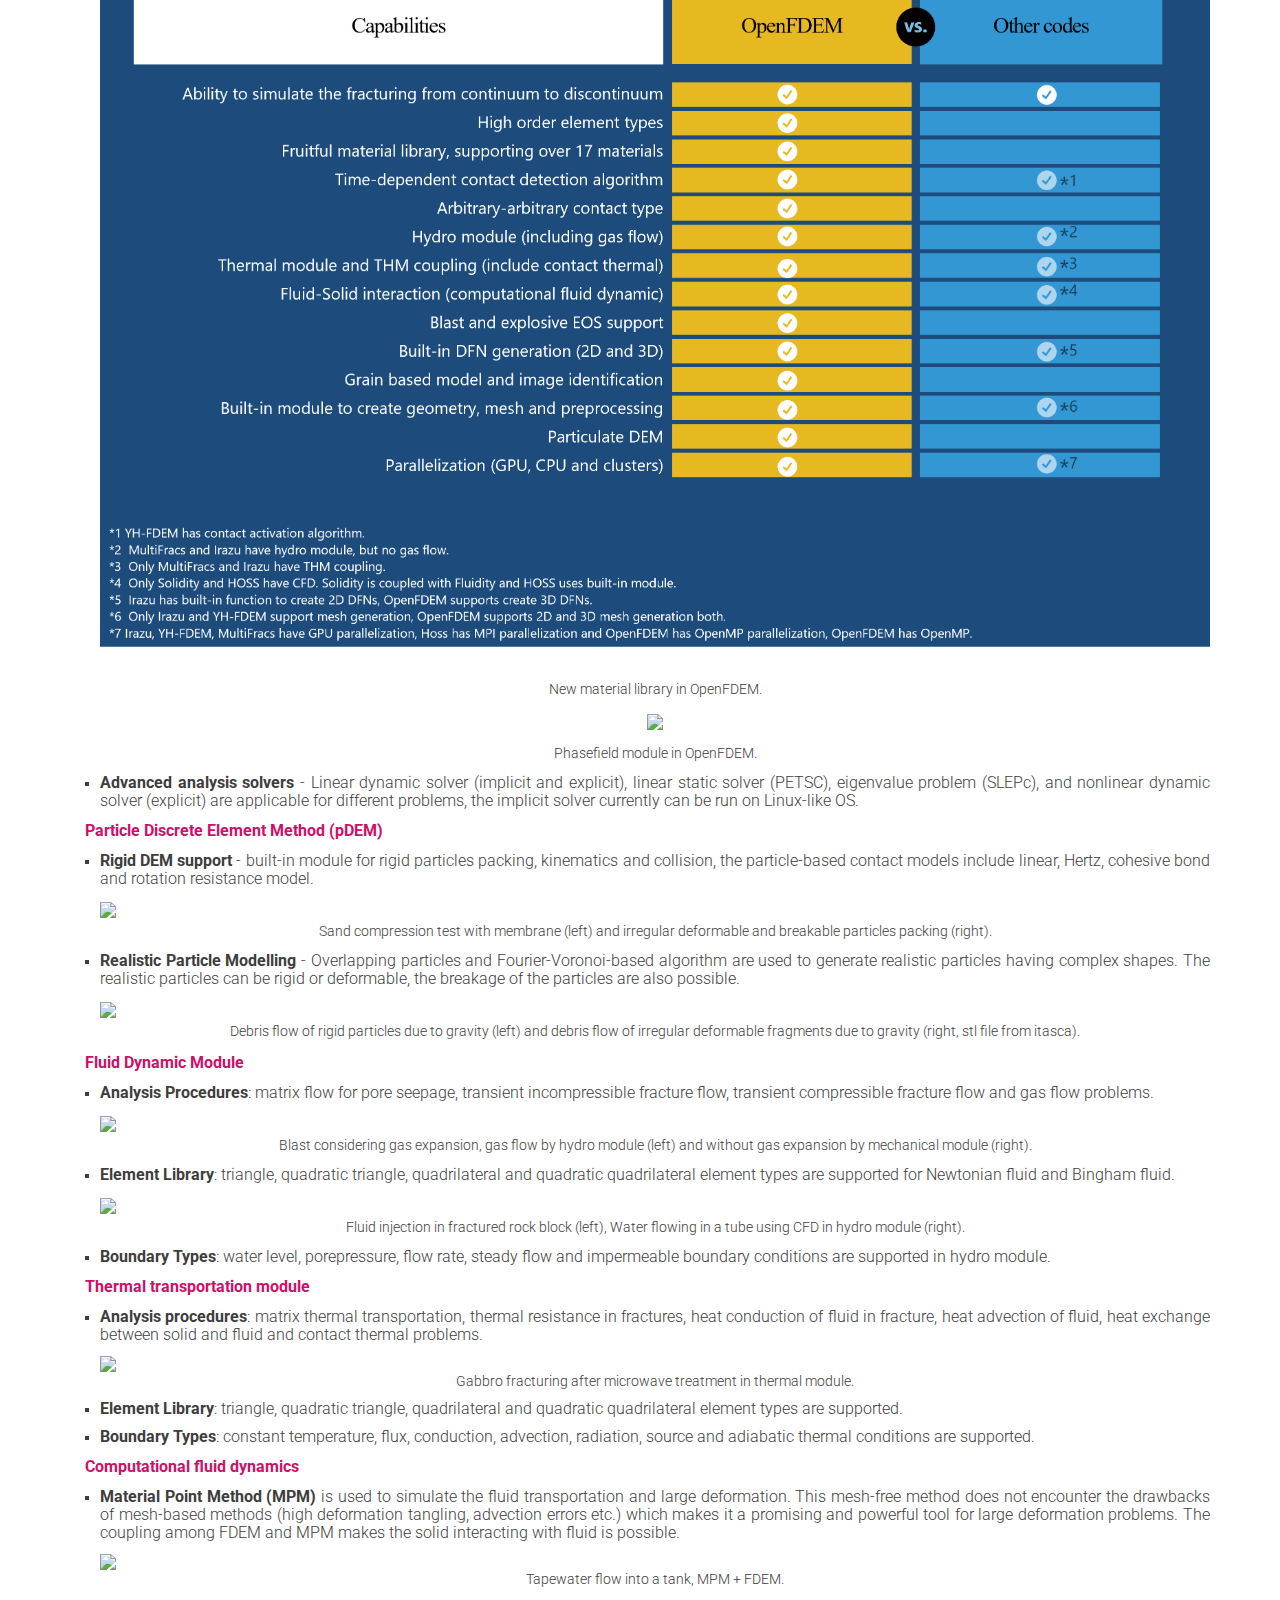
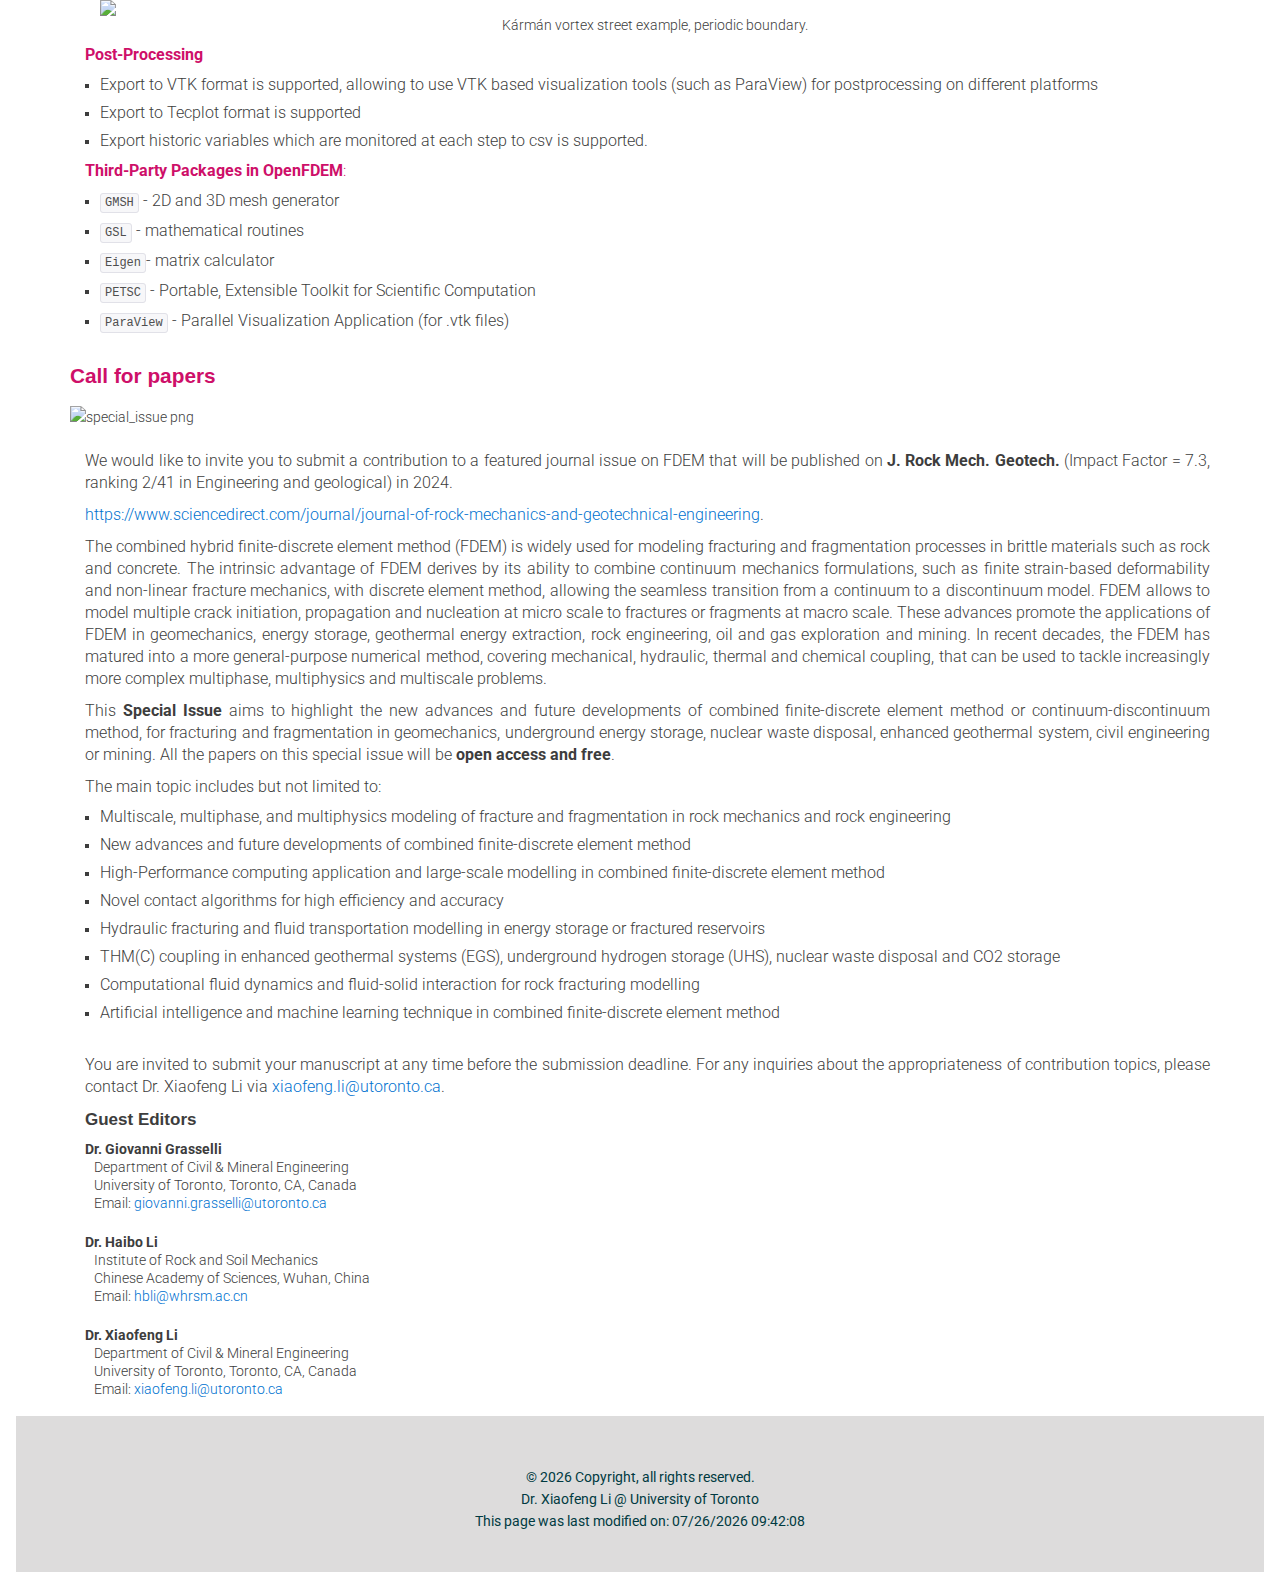
==== commit faae8d95: "update on Aug-10" ====
--- a/index.html
+++ b/index.html
@@ -26,7 +26,7 @@
 	<title>XiaofengLi@UofT</title>
 	<!-- for FF, Chrome, Opera -->
 	<link rel="icon" type="image/png" href="images/GG_Logo_banner_2358x745.png" sizes="718x744"> <!-- 网站名称及icon-->
-	<!-- <script  src="//clustrmaps.com/map_v2.js?d=FaiB3ZKhZ9diG6Q20ZI34EGTgVWxofZSJFx4NYEsPHA&cl=ffffff&w=a"></script> -->
+	<script  src="//clustrmaps.com/map_v2.js?d=FaiB3ZKhZ9diG6Q20ZI34EGTgVWxofZSJFx4NYEsPHA&cl=ffffff&w=a"></script>
 </head>
 
 <body>
@@ -348,6 +348,33 @@
 							</div>
 						</div>
 
+						<!-- website  -->
+						<div class="views-row views-row-1 views-row-odd views-row-first">
+
+							<div class="fdem-content-container fdem-side-padding">
+								<div class="fdem-listing-item fdem-news-listing clearfix">
+
+									<p class="fdem-listing-title"><a href="https://openfdem.com/"
+											style="color: #170cb9;font-weight: 400;">News! our OpenFDEM website is online.
+										</a> </p>
+									<p class="fdem-datestamp"><span datatype="xsd:dateTime">08
+											August 2023</span></p>
+
+									<div class="field field-name-body field-type-text-with-summary field-label-hidden">
+										<div class="field-items">
+											<div class="field-item even" property="content:encoded">
+												<p><strong> OpenFDEM </strong> website is online to public under the contribution by Dr. Xiaofeng Li,  Katia (Ekaterina) Ossetchkina and Yuqi (Grace) Hu.
+													The future news about OpenFDEM will be hosted on this webiste and the users can also download the software from this address. Try it <a
+														href="https://openfdem.com/"
+														style="color: #170cb9;font-weight: 400;">at here.</a> </p>
+											</div>
+										</div>
+									</div>
+								</div>
+							</div>
+						</div>
+
+
 
 						<!-- Scientific editor on JRMGE  -->
 						<div class="views-row views-row-1 views-row-odd views-row-first">
@@ -366,7 +393,7 @@
 									<div class="field field-name-body field-type-text-with-summary field-label-hidden">
 										<div class="field-items">
 											<div class="field-item even" property="content:encoded">
-												<p><strong> JRMGE </strong> (newest IF = 5.92) aims to publish the
+												<p><strong> JRMGE </strong> (newest impact factor = 7.3) aims to publish the
 													latest
 													research achievements in rock
 													mechanics and geotechnical engineering. All articles published open
@@ -717,13 +744,14 @@
 						OpenFDEM New Features </h4>
 					<ul>
 						<div class="section" id="features-and-about-openfdem">
-							<p style="text-align:justify;font-size:16px"><strong>OpenFDEM </strong> aims to be a free finite and discrete
-								element solver with object-oriented
-								architecture for solving
-								<strong>multiscale, multiphase and multiphysics</strong> (3M) problems that operates on
-								various platforms. The applications are,
-								but not limited to, mechanical, thermal and fluid problems. Additional
-								acceleration techniques are used to boost the calculation. This project started from
+							<p style="text-align:justify;font-size:16px"><strong>OpenFDEM </strong> is an open-source(free) and object-oriented finite and discrete element solver for solving diverse <strong>multiscale,
+								multiphase and multiphysics</strong> (3M) problems accurately with high performance computations. Its applications include but
+								are not limited to mechanical, thermal and fluid dynamics. OpenFDEM also provides a wide range of flexibility in
+								geometry, mesh and material modules.<strong>OpenFDEM </strong> is constructed by C++, and can be operated with an extensive Python C++ interface.</p>
+								
+								<p style="text-align:justify;font-size:16px"> <strong>OpenFDEM </strong> is open-free (first stage) or open-source (second stage) under GNU license and can be used even in comercial softwares as it is before properly get the copyright from
+								the developer.</p>
+								<p style="text-align:justify;font-size:16px">This project started from
 								2018 when I was a PhD candidate
 								in Monash
 								University, and the very basic version was finished in 2020 when I graduated from
@@ -756,17 +784,10 @@
 									DEM Kernel</strong> (OpenFDEMlib)</p>
 							<ul class="simple">
 								<li>
-									<p style="text-align:justify;font-size:16px"><strong>Fully extendable and
-											portable</strong> - The kernel is extendable in any
-										“direction”. The possibility of adding new element types, new material models
-										with any element type and number of internal history parameters, new boundary
-										conditions (time-dependent, position-dependent, state-dependent, periodic and
-										flow-in/out) or numerical algorithms (explicit and implicit), as well as ability
-										to add and manage arbitrary degrees of freedom is matter of course. (It is not a
-										Y-like code which is only limited to triangle element, Q4 cohesive element and
-										triangle-triangle contact, <strong>OpenFDEM</strong> aims to be a more general
-										FEM/DEM solver can
-										be compatible to arbitrary scenarios)</p>
+									<p style="text-align:justify;font-size:16px"><strong>Fully extendable and portable</strong> - The kernel can be extended in any “direction”. Adding new element types, new materials with any element types and internal history parameters, new boundary conditions (time-dependent, position-dependent, state-dependent, periodic and flow-in/out)
+										or numerical algorithms (explicit and implicit) is possible, as well as the ability to add and manage arbitrary degrees of freedom is a matter of course.
+										(<strong>OpenFDEM</strong> is intended to be a more general FEM/DEM solver compatible with arbitrary scenarios.) Like other general open-source FEM solvers, the most important
+										feature of <strong>OpenFDEM</strong> is its standardization and generality, which allows the continuum-discontinuum method to be used with more general scenarios. The limitation of this project is the developers’ thoughts, rather than the method itself.</p>
 								</li>
 								<div class="image-container">
 									<div class="field field-name-field-image field-type-image field-label-hidden">
@@ -781,28 +802,21 @@
 								</div>
 								<li>
 									<p style="text-align:justify;font-size:16px"><strong>Highly accurate and
-											reliable</strong> - The kernel provides high-order
-										integration schemes and solving methods to seek more reliable numerical results
-										which are comparable to theoretical solutions. The element type has a maximum
-										order of three to rebuild the large deformation within the entity, and the
-										kinematic is able to construct a nonlinear deformation. The Hilber-Hughes-Taylor
-										(HHT) time integration scheme (second-order accuracy) is employed for the
-										explicit solver. The Y-like codes are limited to the first order time
-										integration and constant strain element.</p>
+											reliable</strong> - The kernel provides high-order integration schemes and solving methods to seek more reliable numerical
+											results which are comparable to theoretical solutions. The element type has a maximum order of three to accurately reproduce the large deformation behavior
+											whithin the entity, and the new kinematic scheme to construct a nonlinear deformation. The Hilber-Hughes-Taylor (HHT) time integration scheme
+											(second-order accuracy) is used for the explicit solver.</p>
 
 								</li>
 								<div class="image-container">
 									<div class="field field-name-field-image field-type-image field-label-hidden">
 										<div class="field-items">
-											<div class="field-item even"><a href="images/index/elementshape.png"><img
+											<div class="field-item even"><a href="images/index/feature2.svg"><img
 														typeof="foaf:Image" class="fdem-scale-with-grid"
-														src="images/index/elementshape.png" /></a>
-											</div>
-										</div>
-										<p style="text-align:center">Quadratic elements are supported in OpenFDEM.
-											Combined linear element (quadrilateral and triangle elements, left),
-											quadratic quadrilateral element (middle) and refined linear
-											quadrilateral element (right).</p>
+														src="images/index/feature2.svg" /></a>
+											</div>
+										</div>
+										<p style="text-align:center">OpenFDEM feature.</p>
 									</div>
 								</div>
 								<li>
@@ -827,7 +841,7 @@
 										is
 										proposed to make the contact searching process is parallelable. Built-in
 										high-level support for dynamic load balancing. The GPU acceleration will be also
-										added shortly.</p>
+										open shortly.</p>
 								</li>
 								<li>
 									<p style="text-align:justify;font-size:16px"><strong>Mesh adaptive analysis
@@ -845,7 +859,7 @@
 										<div class="field-items">
 											<div class="field-item even"><a href="images/index/AMR.gif"><img
 														typeof="foaf:Image" class="fdem-scale-with-grid"
-														src="images/index/AMR.gif" width="800" /></a>
+														src="images/index/AMR.gif" /></a>
 											</div>
 										</div>
 										<p style="text-align:center">Global adaptive mesh refinement (up-left) and local
@@ -891,28 +905,12 @@
 									</div>
 								</div>
 								<li>
-									<p style="text-align:justify;font-size:16px"><strong>Large material library
-											including the state-of-the-art models for phase
-											field of quasibrittle materials and rich element library</strong> -
-										currently, <strong>OpenFDEM</strong> supports 17 element materials spanning
-										elastic,
-										hyperelastic, plastic, damage, nonlocal, viscous and phasefield models, supports
-										7 cohesive materials spanning static, dynamic and fatigue problems. It also
-										supports 6 contact models including Mohr-coulomb friction, hertz contact, rate
-										friction, rough dilation shear law and so on. (The <strong>OpenFDEM</strong> is
-										the only code
-										supports materials beyond the community of rock mechanics)</p>
+									<p style="text-align:justify;font-size:16px"><strong>Large material library</strong> -
+										currently, <strong>OpenFDEM</strong> supports 17 element materials (including elastic, hyperelastic, plastic, damage, nonlocal, viscous and phas—field models), 7 cohesive materials (spanning static, dynamic and fatigue problems),
+										and 6 contact models (including Mohr-coulomb friction, hertz contact, rate friction, rough dilation shear law and so on).</p>
 								</li>
 								<div class="image-container">
-									<div class="field field-name-field-image field-type-image field-label-hidden">
-										<div class="field-items">
-											<div class="field-item even"><a href="images/index/feature2.png">
-													<p style="text-align:center"><img typeof="foaf:Image"
-															class="fdem-scale-with-grid"
-															src="images/index/feature2.png" />
-												</a>
-											</div>
-										</div>
+									<div class="field field-name-field-image field-type-image field-label-hidden">									
 										<div class="field-items">
 											<div class="field-item even"><a href="images/index/feature.png">
 													<p style="text-align:center"><img typeof="foaf:Image"
@@ -929,7 +927,7 @@
 									<div class="field field-name-field-image field-type-image field-label-hidden">
 										<div class="field-items">
 											<div class="field-item even"><a href="images/index/globalAMRPhase.gif">
-													<p style="text-align:center"><img width="600" typeof="foaf:Image"
+													<p style="text-align:center"><img  typeof="foaf:Image"
 															class="fdem-scale-with-grid"
 															src="images/index/globalAMRPhase.gif" />
 												</a>
@@ -941,13 +939,8 @@
 								</div>
 								<li>
 									<p style="text-align:justify;font-size:16px"><strong>Advanced analysis
-											solvers</strong> - Linear
-										dynamic solver (implicit and explicit), linear static
-										solver (PETSC) and nonlinear dynamic solver (explicit) are applicable for
-										different
-										problems (The <strong>OpenFDEM</strong> is the only project provides implicit
-										solver for
-										FDEM-like codes).</p>
+											solvers</strong> - Linear dynamic solver (implicit and explicit), linear static solver (PETSC), eigenvalue problem (SLEPc),
+											and nonlinear dynamic solver (explicit) are applicable for different problems, the implicit solver currently can be run on Linux-like OS.</p>
 								</li>
 							</ul>
 							<p style="text-align:justify;font-size:16px;color: #ce0f69;"><strong>Particle Discrete
@@ -1022,12 +1015,12 @@
 								<div class="image-container">
 									<div class="field field-name-field-image field-type-image field-label-hidden">
 										<div class="field-items">
-											<div class="field-item even"><a href="images/index/Hydralic.gif"><img
+											<div class="field-item even"><a href="images/index/water.gif"><img
 														typeof="foaf:Image" class="fdem-scale-with-grid"
-														src="images/index/Hydralic.gif" /></a>
-											</div>
-										</div>
-										<p style="text-align:center">Fluid injection in fractured rock block.
+														src="images/index/water.gif" /></a>
+											</div>
+										</div>
+										<p style="text-align:center">Fluid injection in fractured rock block (left),  Water flowing in a tube using CFD in hydro module (right).
 										</p>
 									</div>
 								</div>
@@ -1036,18 +1029,7 @@
 										level, porepressure, flow rate, steady
 										flow and impermeable boundary conditions are supported in hydro module.</p>
 								</li>
-								<div class="image-container">
-									<div class="field field-name-field-image field-type-image field-label-hidden">
-										<div class="field-items">
-											<div class="field-item even"><a href="images/index/tube.gif"><img
-														typeof="foaf:Image" class="fdem-scale-with-grid"
-														src="images/index/tube.gif" /></a>
-											</div>
-										</div>
-										<p style="text-align:center">Water flowing in a tube using CFD in hydro module.
-										</p>
-									</div>
-								</div>
+								
 							</ul>
 							<p style="text-align:justify;font-size:16px;color: #ce0f69;"><strong>Thermal transportation
 									module</strong>
@@ -1174,6 +1156,68 @@
 
 						</div>
 					</ul>
+
+
+				</br>
+					<h4
+					style="color:#ce0f69;font-family:Barlow Semi Condensed,sans-serif;font-size: 1.3rem;line-height: 1.2;font-weight: 1200;">
+					Call for papers </h4>
+
+					<div style="height: 5px;"></div><img alt="special_issue png" src="images/index/special_issue.png" />
+				</br>
+				<ul>
+				</br>
+					<div class="section" id="features-and-about-openfdem">
+						<p style="text-align:justify;font-size:16px"> We would like to invite you to submit a contribution to a featured journal issue on FDEM that will be published on <strong>J. Rock Mech. Geotech.</strong> (Impact Factor = 7.3, ranking 2/41 in Engineering and geological) in 2024.</p>
+						<p style="text-align:justify;font-size:16px"><a class="reference external" href="https://www.sciencedirect.com/journal/journal-of-rock-mechanics-and-geotechnical-engineering">https://www.sciencedirect.com/journal/journal-of-rock-mechanics-and-geotechnical-engineering</a>.</p>
+						<p style="text-align:justify;font-size:16px">The combined hybrid finite-discrete element method (FDEM) is widely used for modeling fracturing and fragmentation processes in brittle materials such as rock and concrete. The intrinsic advantage of FDEM derives by its ability to combine continuum mechanics formulations, such as finite strain-based deformability and non-linear fracture mechanics, with discrete element method, allowing the seamless transition from a continuum to a discontinuum model. FDEM allows to model multiple crack initiation, propagation and nucleation at micro scale to fractures or fragments at macro scale. These advances promote the applications of FDEM in geomechanics, energy storage, geothermal energy extraction, rock engineering, oil and gas exploration and mining. In recent decades, the FDEM has matured into a more general-purpose numerical method, covering mechanical, hydraulic, thermal and chemical coupling, that can be used to tackle increasingly more complex multiphase, multiphysics and multiscale problems.</p>
+						<p style="text-align:justify;font-size:16px">This <strong>Special Issue</strong> aims to highlight the new advances and future developments of combined finite-discrete element method or continuum-discontinuum method,
+						for fracturing and fragmentation in geomechanics, underground energy storage, nuclear waste disposal, enhanced geothermal system, civil engineering or mining.
+						All the papers on this special issue will be <strong>open access and free</strong>.</p>
+						<p style="text-align:justify;font-size:16px">The main topic includes but not limited to:</p>
+
+					
+							<ul class="simple">
+							<li><p style="text-align:justify;font-size:16px;">Multiscale, multiphase, and multiphysics modeling of fracture and fragmentation in rock mechanics and rock engineering</p></li>
+							<li><p style="text-align:justify;font-size:16px;">New advances and future developments of combined finite-discrete element method</p></li>
+							<li><p style="text-align:justify;font-size:16px;">High-Performance computing application and large-scale modelling in combined finite-discrete element method</p></li>
+							<li><p style="text-align:justify;font-size:16px;">Novel contact algorithms for high efficiency and accuracy</p></li>
+							<li><p style="text-align:justify;font-size:16px;">Hydraulic fracturing and fluid transportation modelling in energy storage or fractured reservoirs</p></li>
+							<li><p style="text-align:justify;font-size:16px;">THM(C) coupling in enhanced geothermal systems (EGS), underground hydrogen storage (UHS), nuclear waste disposal and CO2 storage</p></li>
+							<li><p style="text-align:justify;font-size:16px;">Computational fluid dynamics and fluid-solid interaction for rock fracturing modelling</p></li>
+							<li><p style="text-align:justify;font-size:16px;">Artificial intelligence and machine learning technique in combined finite-discrete element method</p></li>
+							</ul>
+						</br>
+							<p style="text-align:justify;font-size:16px">You are invited to submit your manuscript at any time before the submission deadline. For any inquiries about the appropriateness of contribution topics, please contact Dr. Xiaofeng Li via <a class="reference external" href="mailto:xiaofeng&#46;li&#37;&#52;&#48;utoronto&#46;ca">xiaofeng<span>&#46;</span>li<span>&#64;</span>utoronto<span>&#46;</span>ca</a>.</p>
+							<section id="guest-editors">
+							<h3>Guest Editors<a class="headerlink" href="#guest-editors" title="Permalink to this heading"></a></h3>
+							<dl>
+							<dt>Dr. Giovanni Grasselli</dt><dd><div class="line-block">
+							<div class="line">Department of Civil &amp; Mineral Engineering</div>
+							<div class="line">University of Toronto, Toronto, CA, Canada</div>
+							<div class="line">Email: <a class="reference external" href="mailto:giovanni&#46;grasselli&#37;&#52;&#48;utoronto&#46;ca">giovanni<span>&#46;</span>grasselli<span>&#64;</span>utoronto<span>&#46;</span>ca</a></div>
+							</div>
+							</dd>
+						</br>
+							<dt>Dr. Haibo Li</dt><dd><div class="line-block">
+							<div class="line">Institute of Rock and Soil Mechanics</div>
+							<div class="line">Chinese Academy of Sciences, Wuhan, China</div>
+							<div class="line">Email: <a class="reference external" href="mailto:hbli&#37;&#52;&#48;whrsm&#46;ac&#46;cn">hbli<span>&#64;</span>whrsm<span>&#46;</span>ac<span>&#46;</span>cn</a></div>
+							</div>
+							</dd>
+						</br>
+							<dt>Dr. Xiaofeng Li</dt><dd><div class="line-block">
+							<div class="line">Department of Civil &amp; Mineral Engineering</div>
+							<div class="line">University of Toronto, Toronto, CA, Canada</div>
+							<div class="line">Email: <a class="reference external" href="mailto:xiaofeng&#46;li&#37;&#52;&#48;utoronto&#46;ca">xiaofeng<span>&#46;</span>li<span>&#64;</span>utoronto<span>&#46;</span>ca</a></div>
+							</div>
+							</dd>
+							</dl>
+					</div>
+				</ul>
+
+
+
 					</p>
 				</div>
 			</div>
--- a/css/mainslide.css
+++ b/css/mainslide.css
@@ -1400,7 +1400,7 @@
 
 body {
     margin: 0;
-    color: rgba(61, 61, 61, 0.7);
+    color: rgba(61, 61, 61);
     background: rgb(255, 255, 255);
     width: 100%;
 }
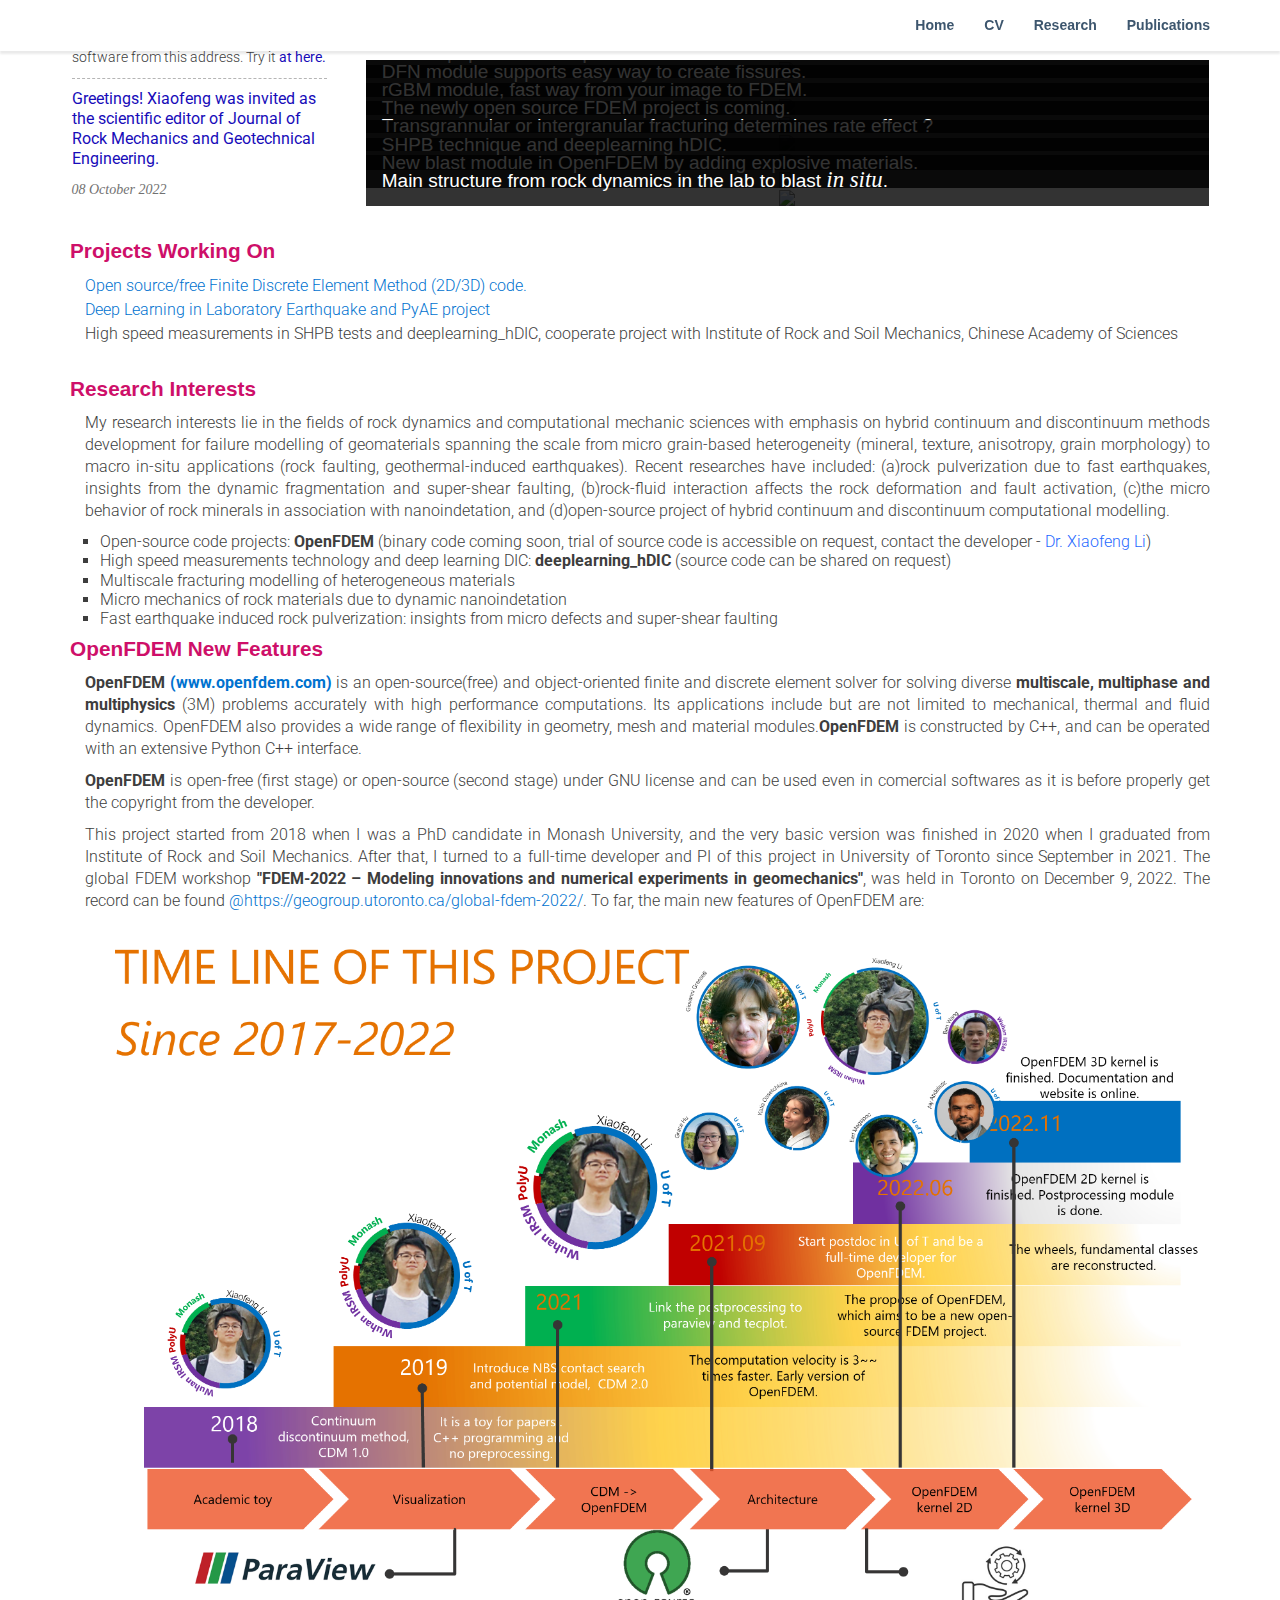
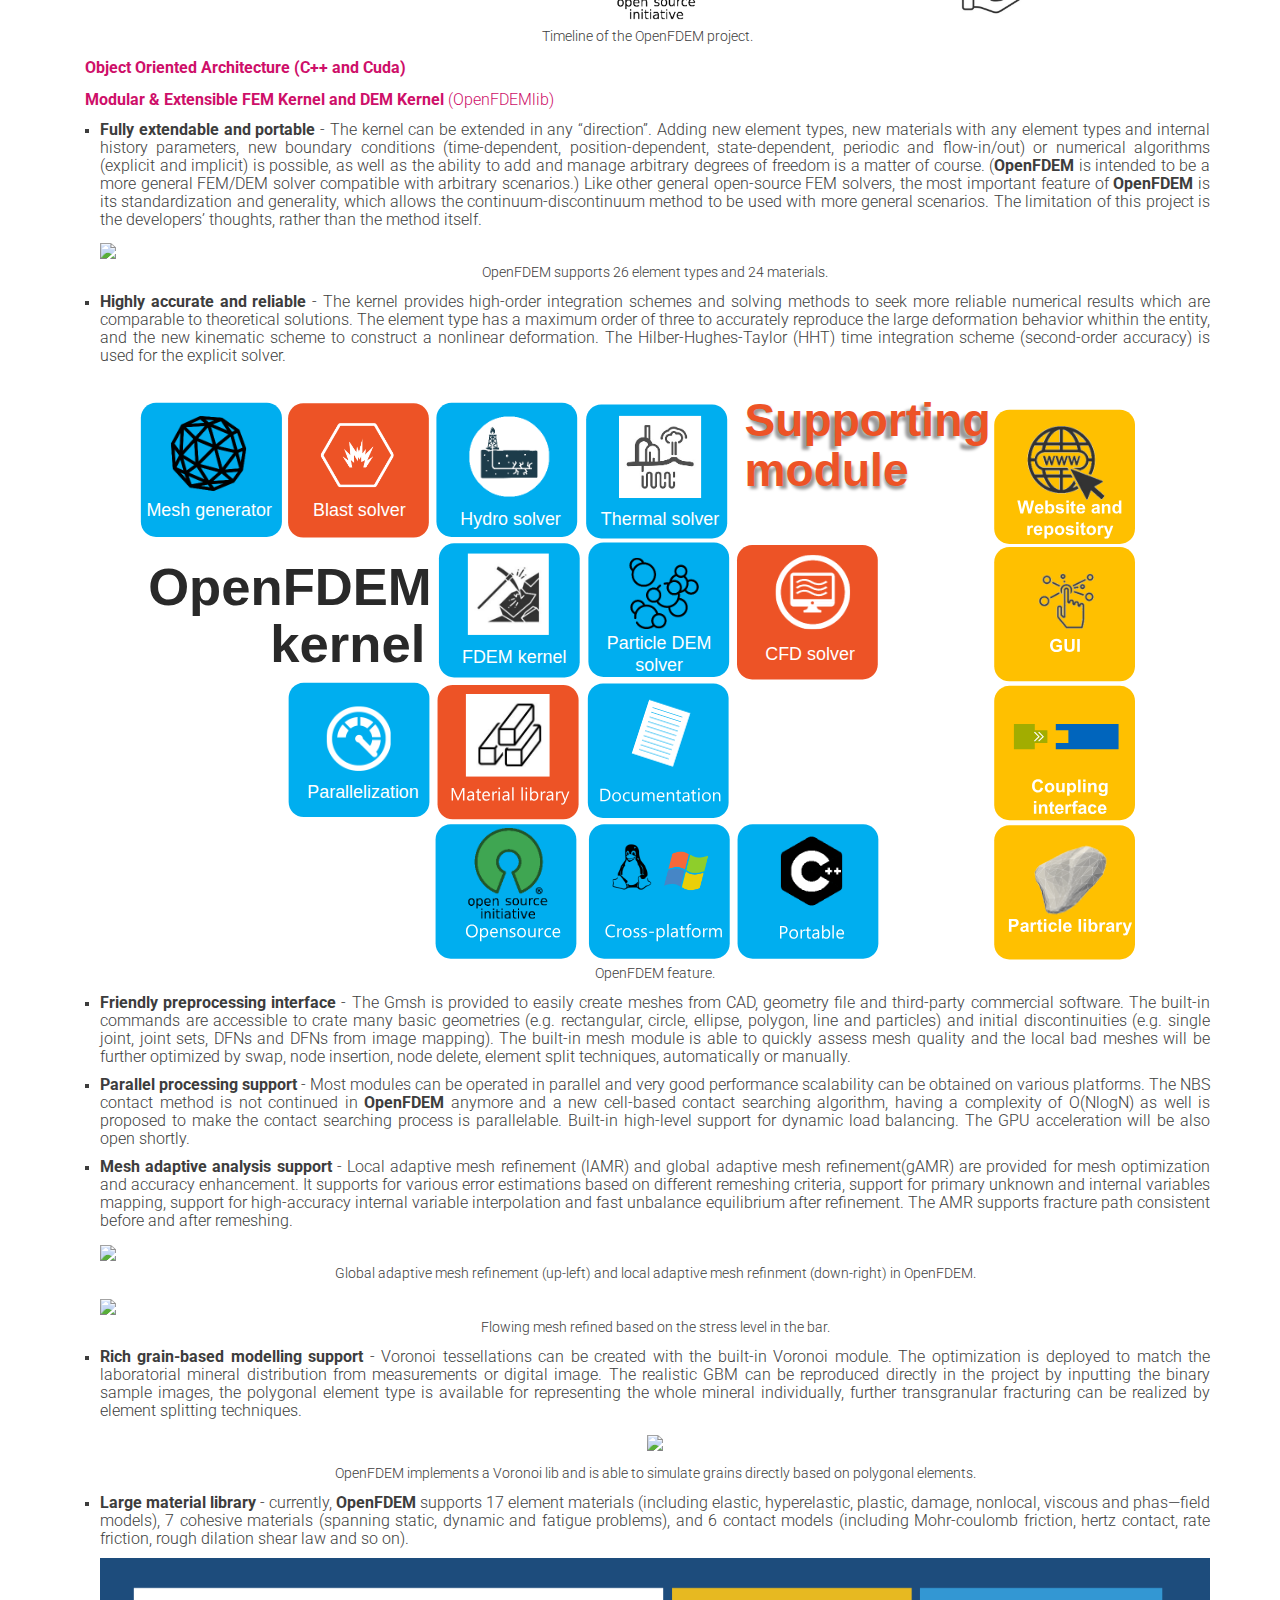
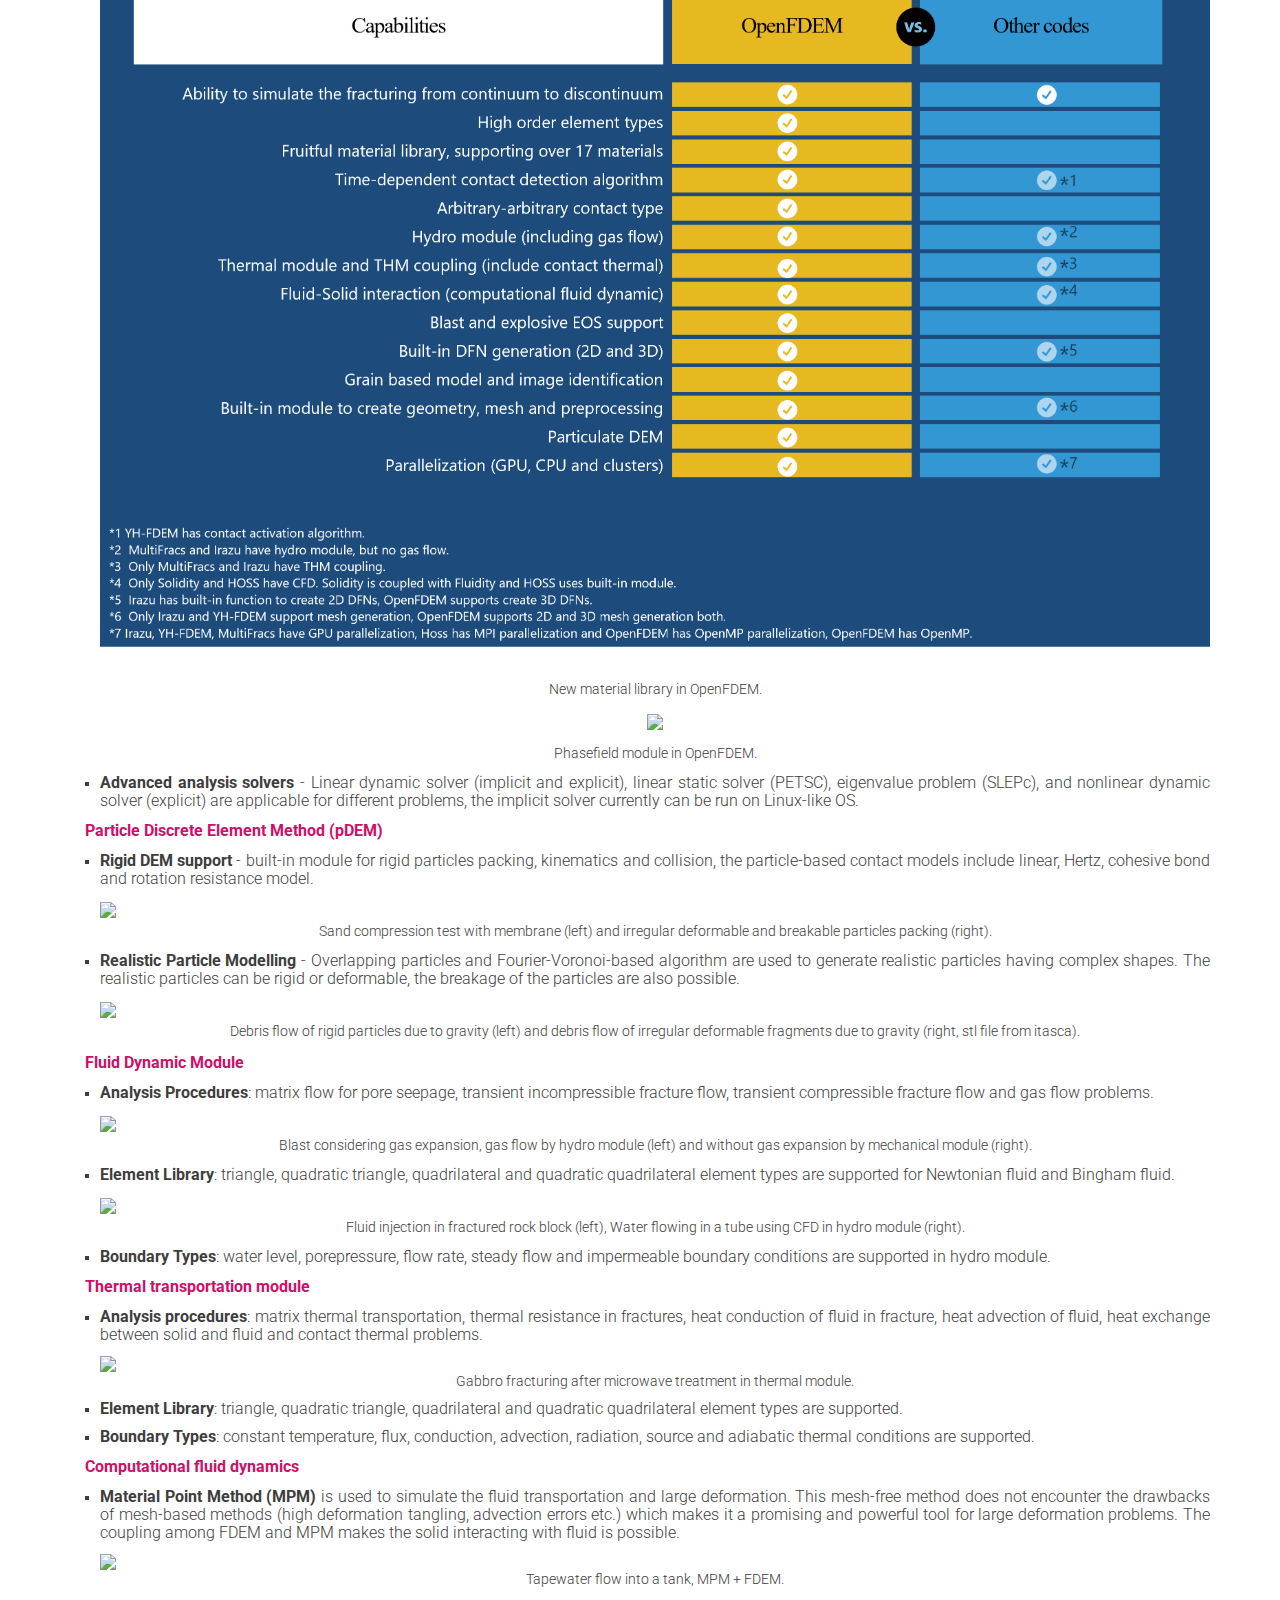
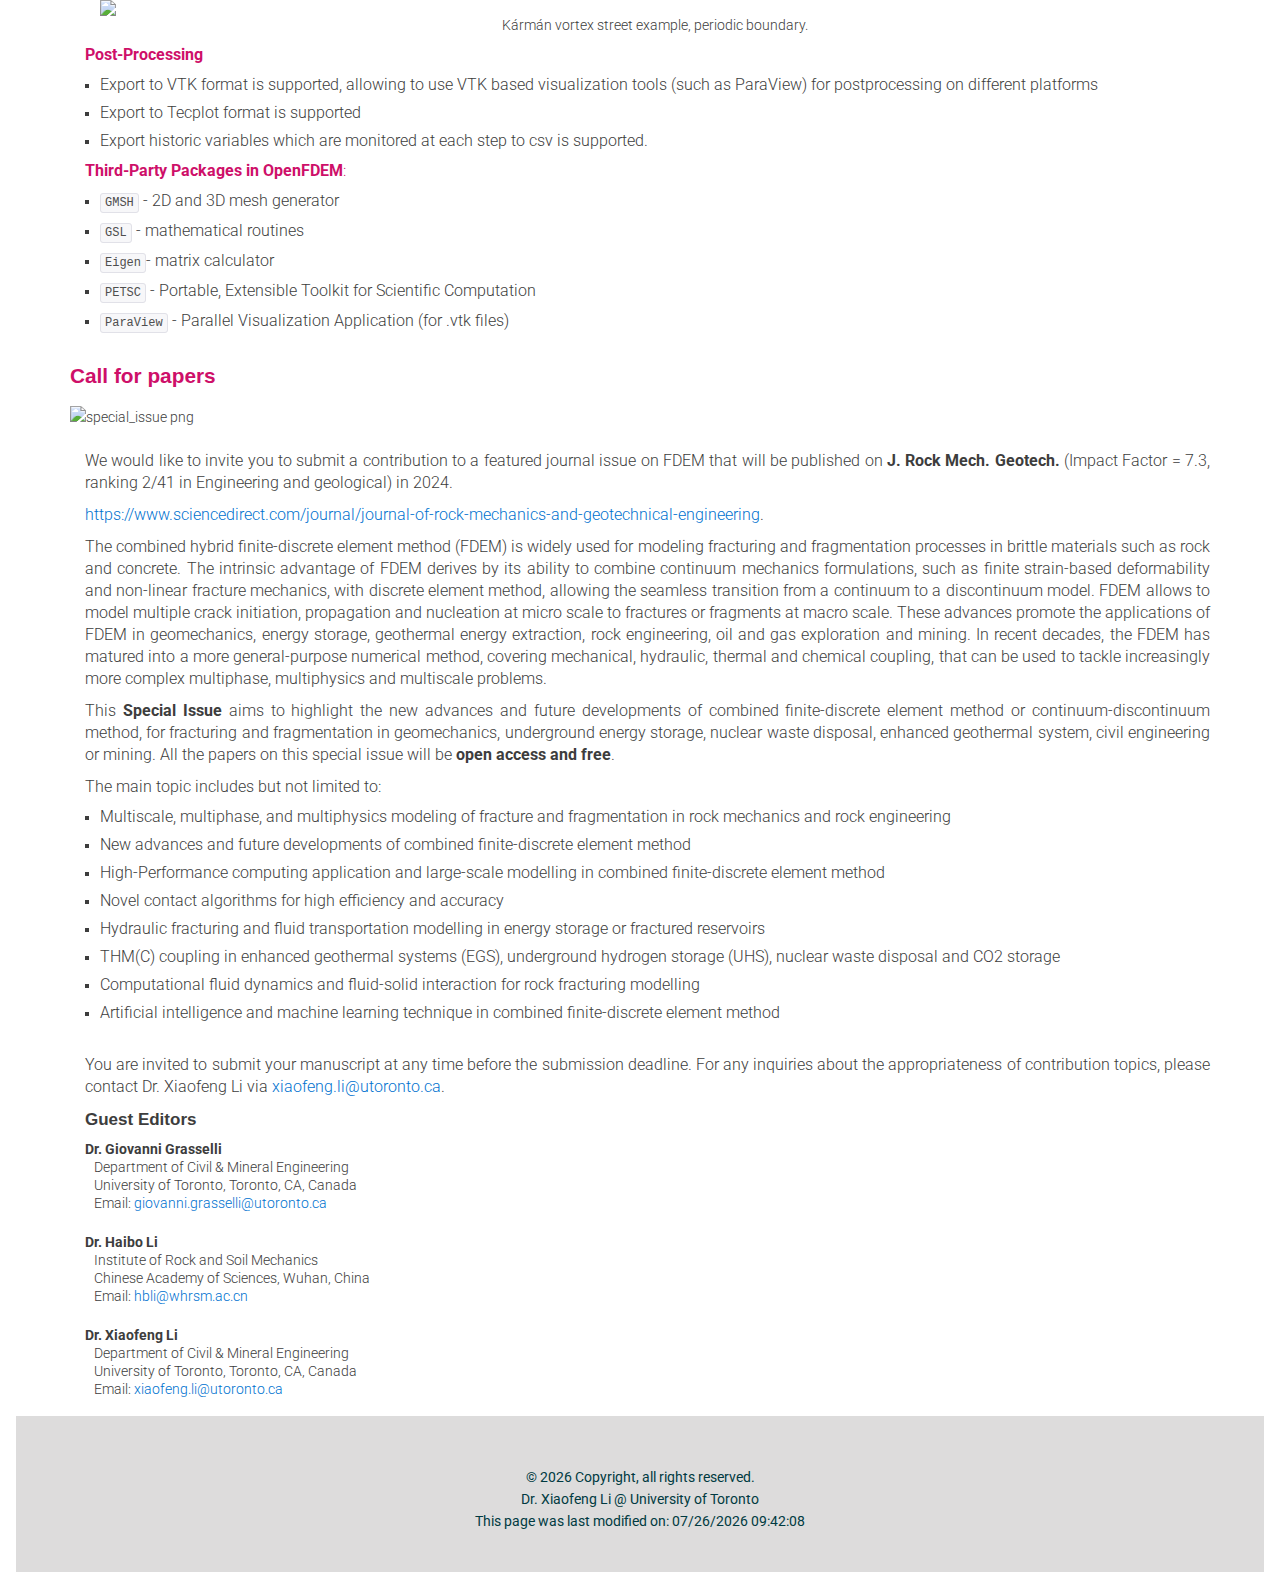
==== commit 5a3e4e24: "update on Aug-10" ====
--- a/index.html
+++ b/index.html
@@ -744,7 +744,7 @@
 						OpenFDEM New Features </h4>
 					<ul>
 						<div class="section" id="features-and-about-openfdem">
-							<p style="text-align:justify;font-size:16px"><strong>OpenFDEM </strong> is an open-source(free) and object-oriented finite and discrete element solver for solving diverse <strong>multiscale,
+							<p style="text-align:justify;font-size:16px"><strong>OpenFDEM </strong> <a href="https://openfdem.com/"><strong>(www.openfdem.com)</strong></a> is an open-source(free) and object-oriented finite and discrete element solver for solving diverse <strong>multiscale,
 								multiphase and multiphysics</strong> (3M) problems accurately with high performance computations. Its applications include but
 								are not limited to mechanical, thermal and fluid dynamics. OpenFDEM also provides a wide range of flexibility in
 								geometry, mesh and material modules.<strong>OpenFDEM </strong> is constructed by C++, and can be operated with an extensive Python C++ interface.</p>
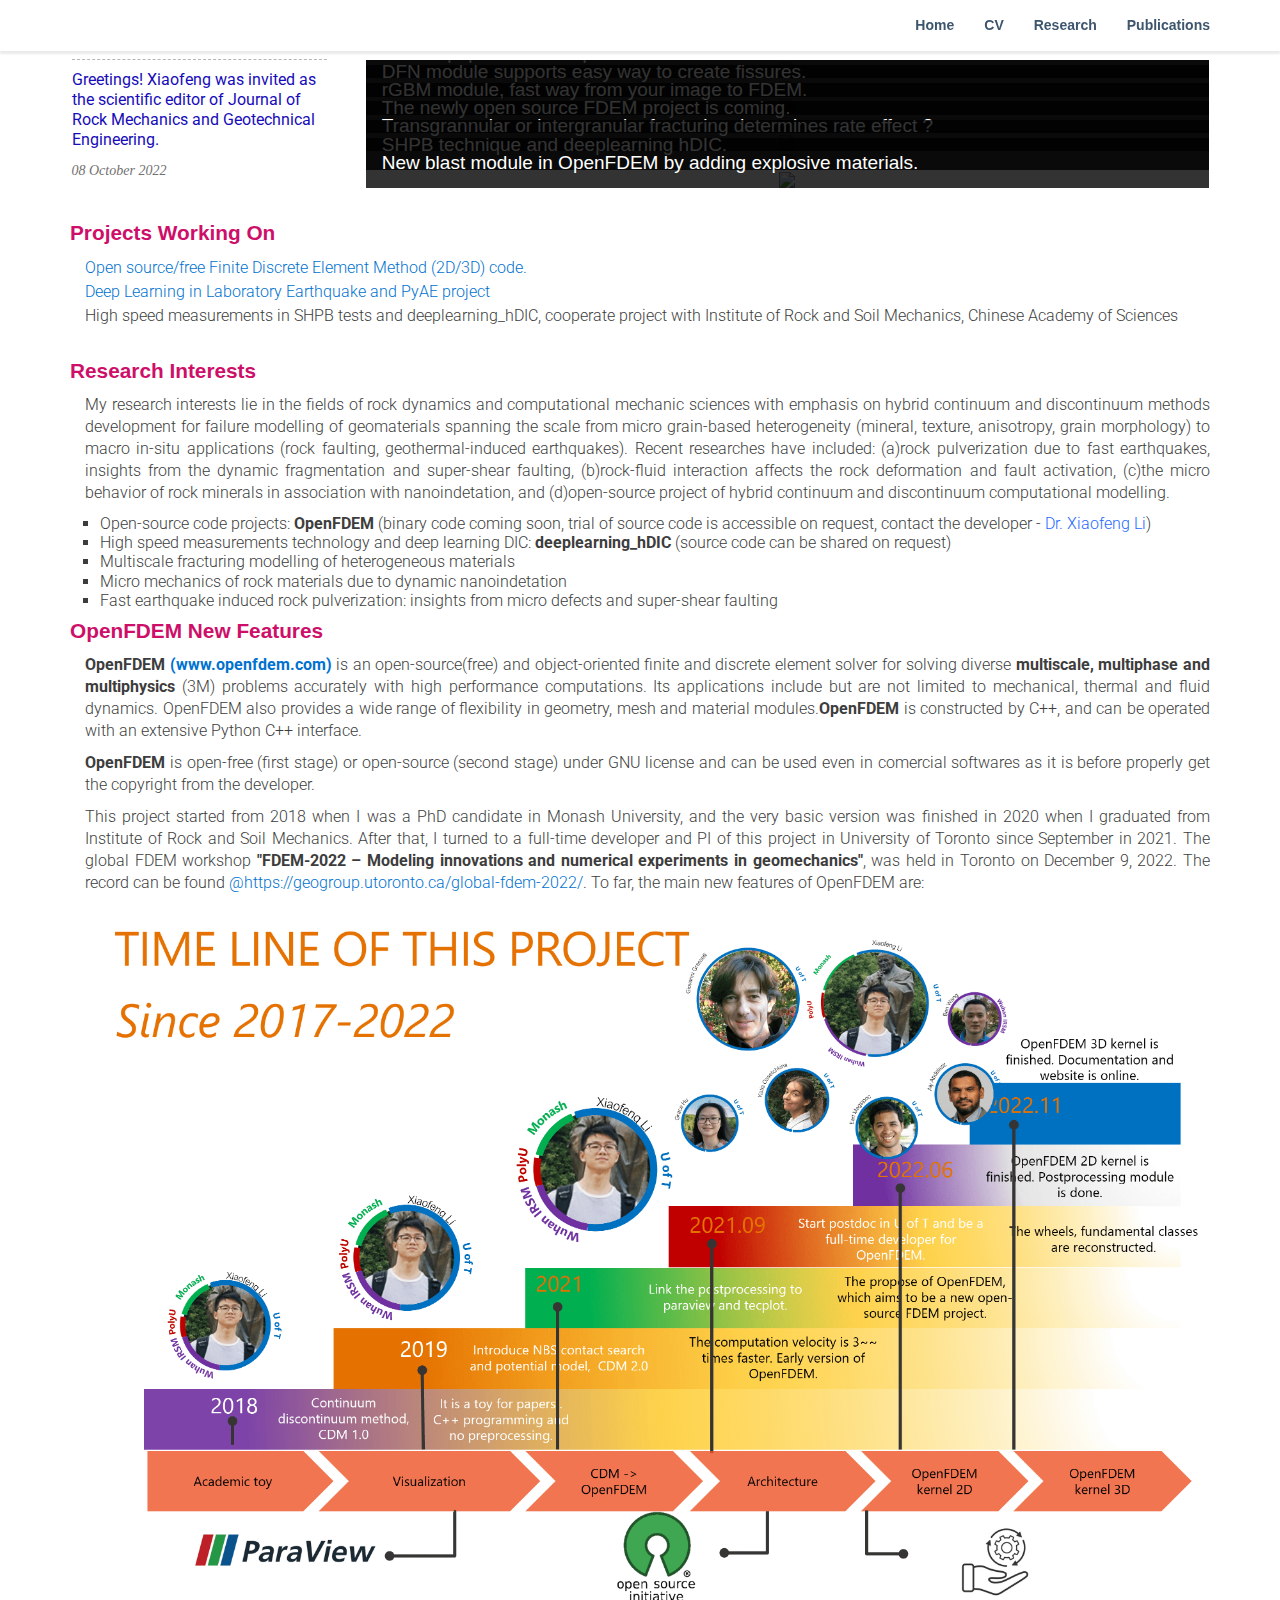
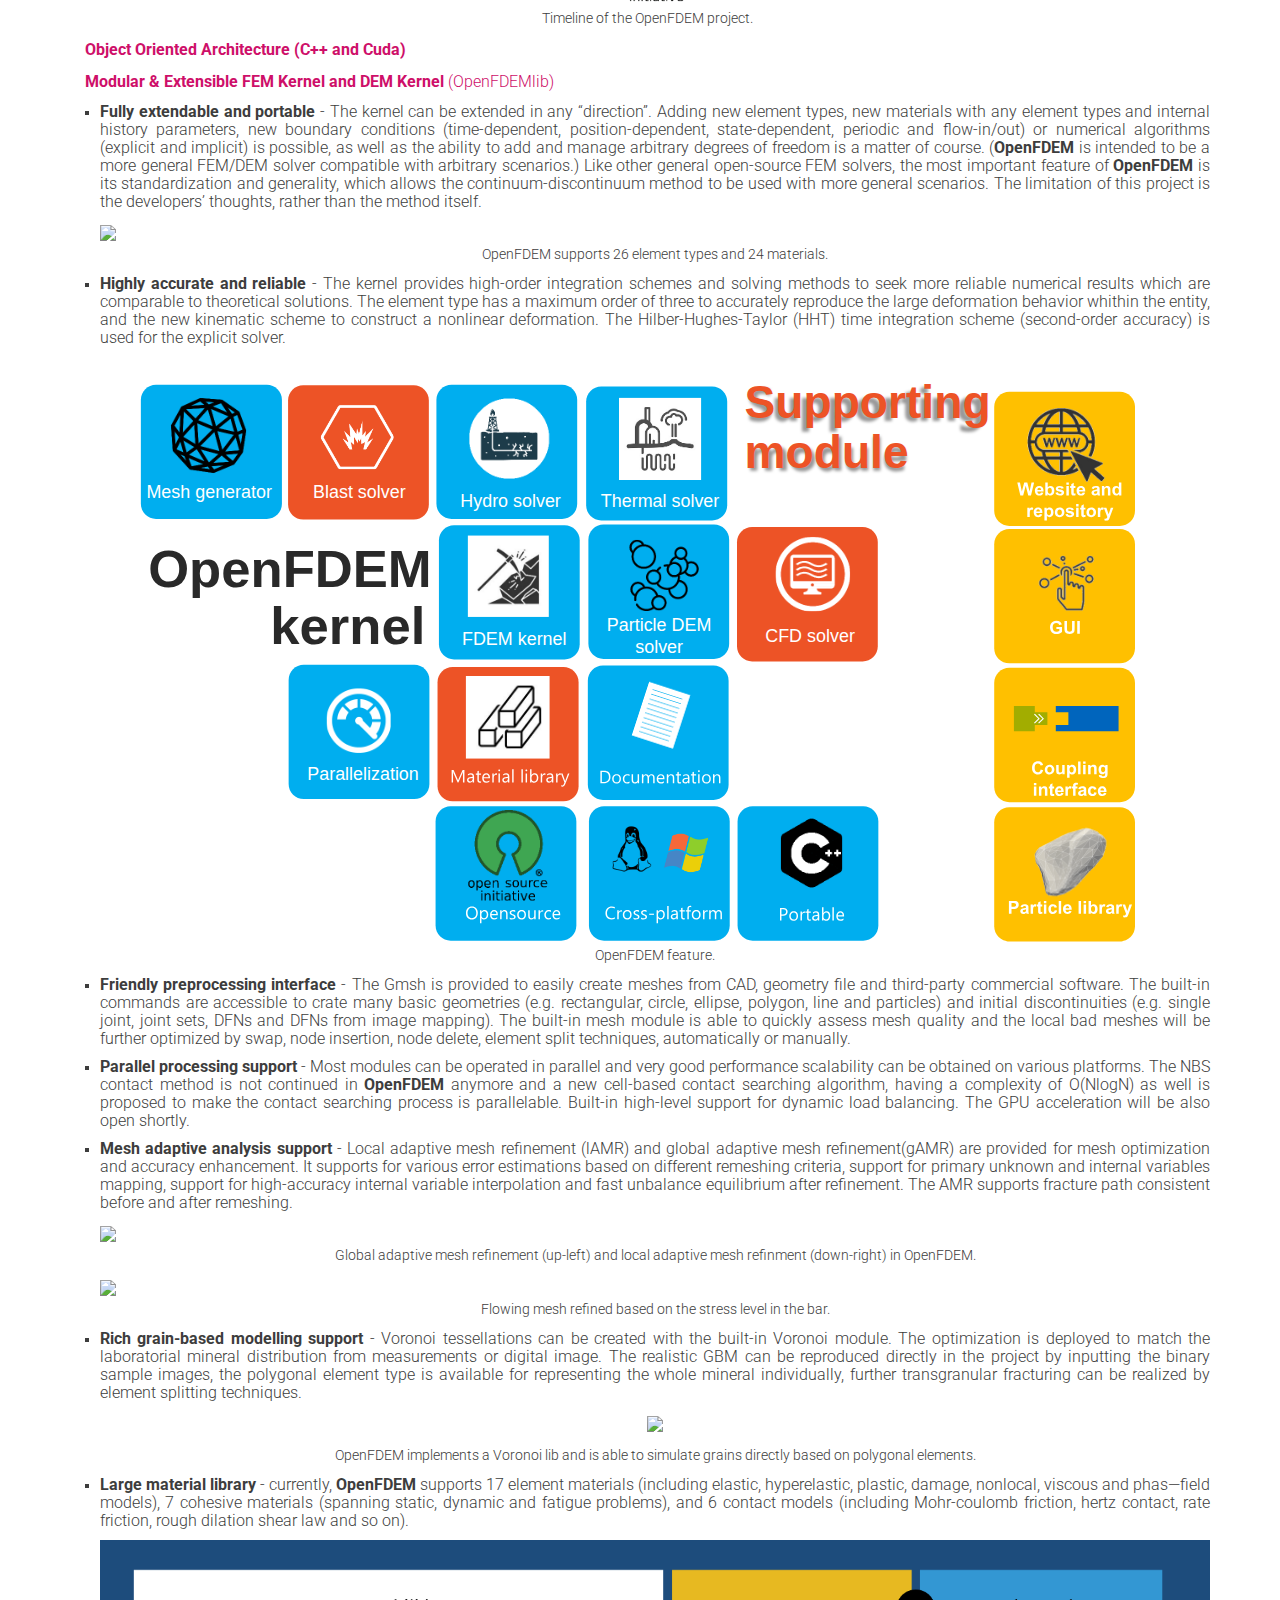
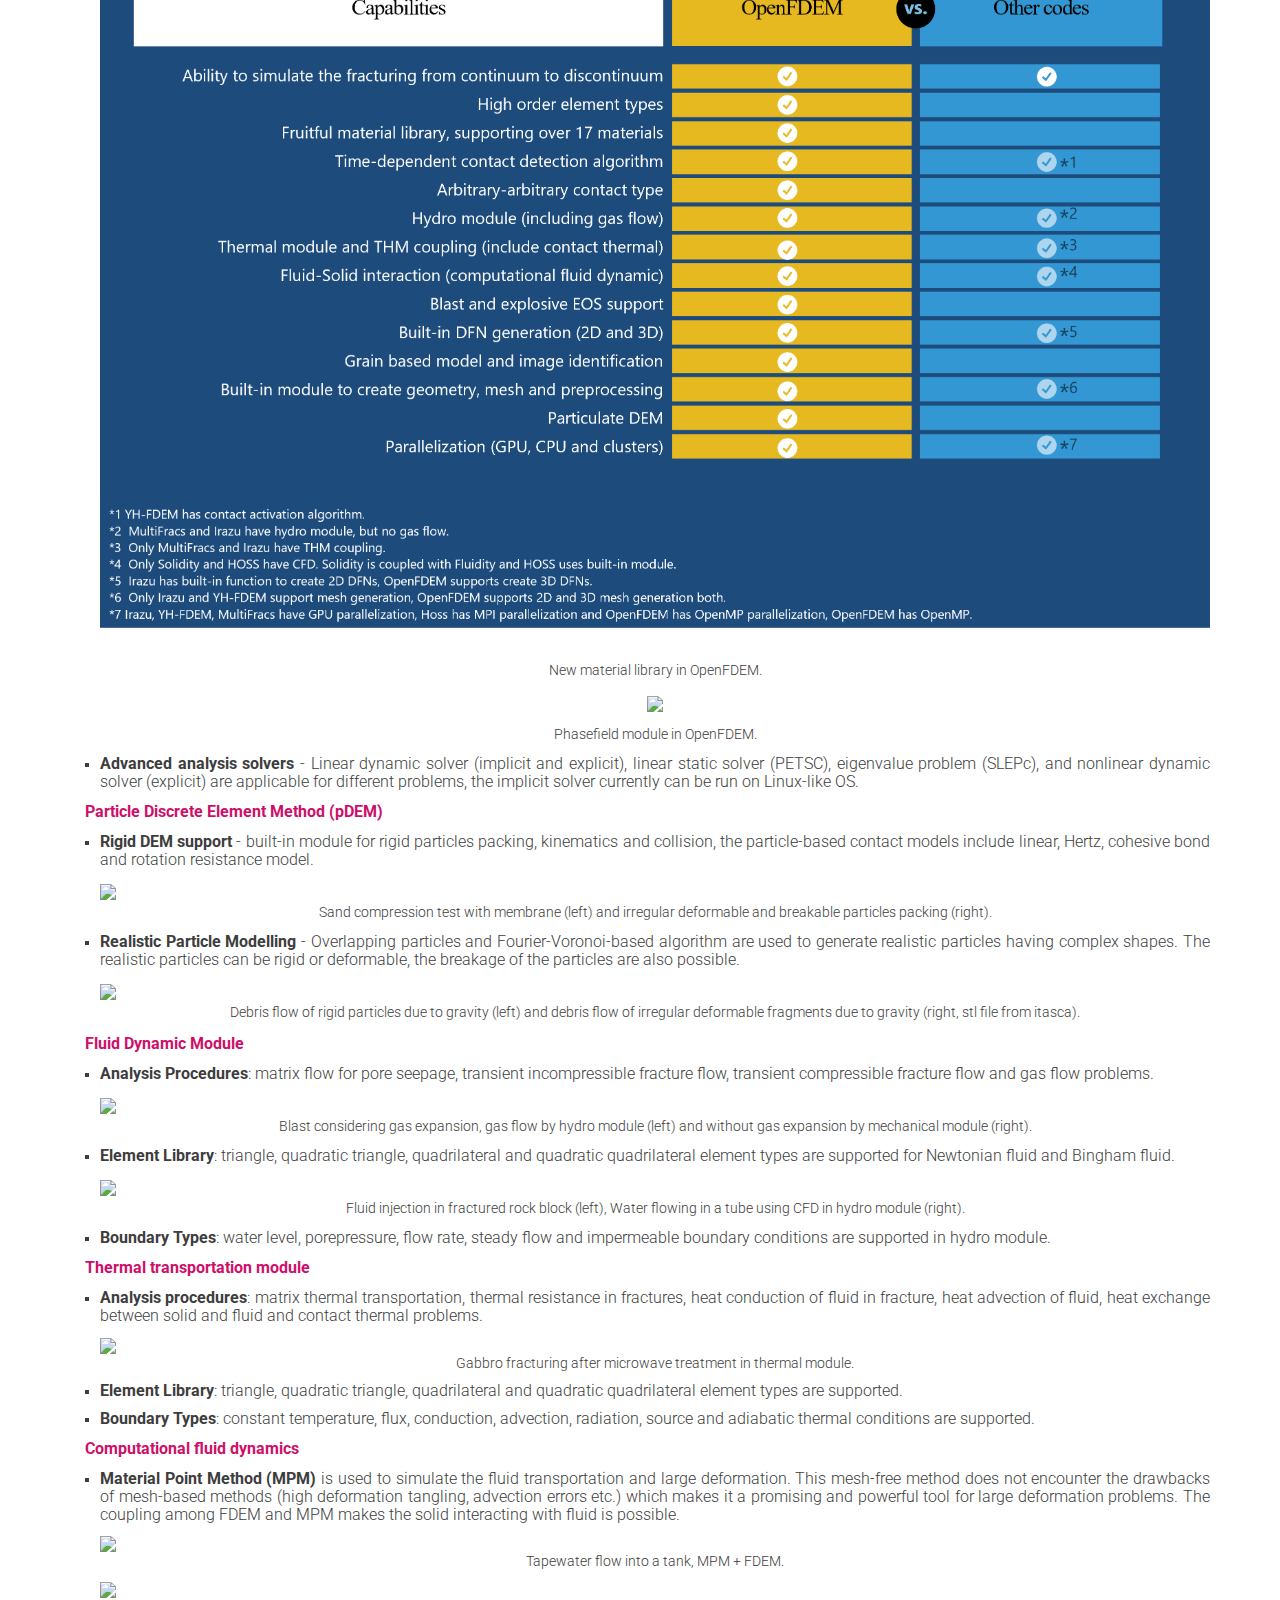
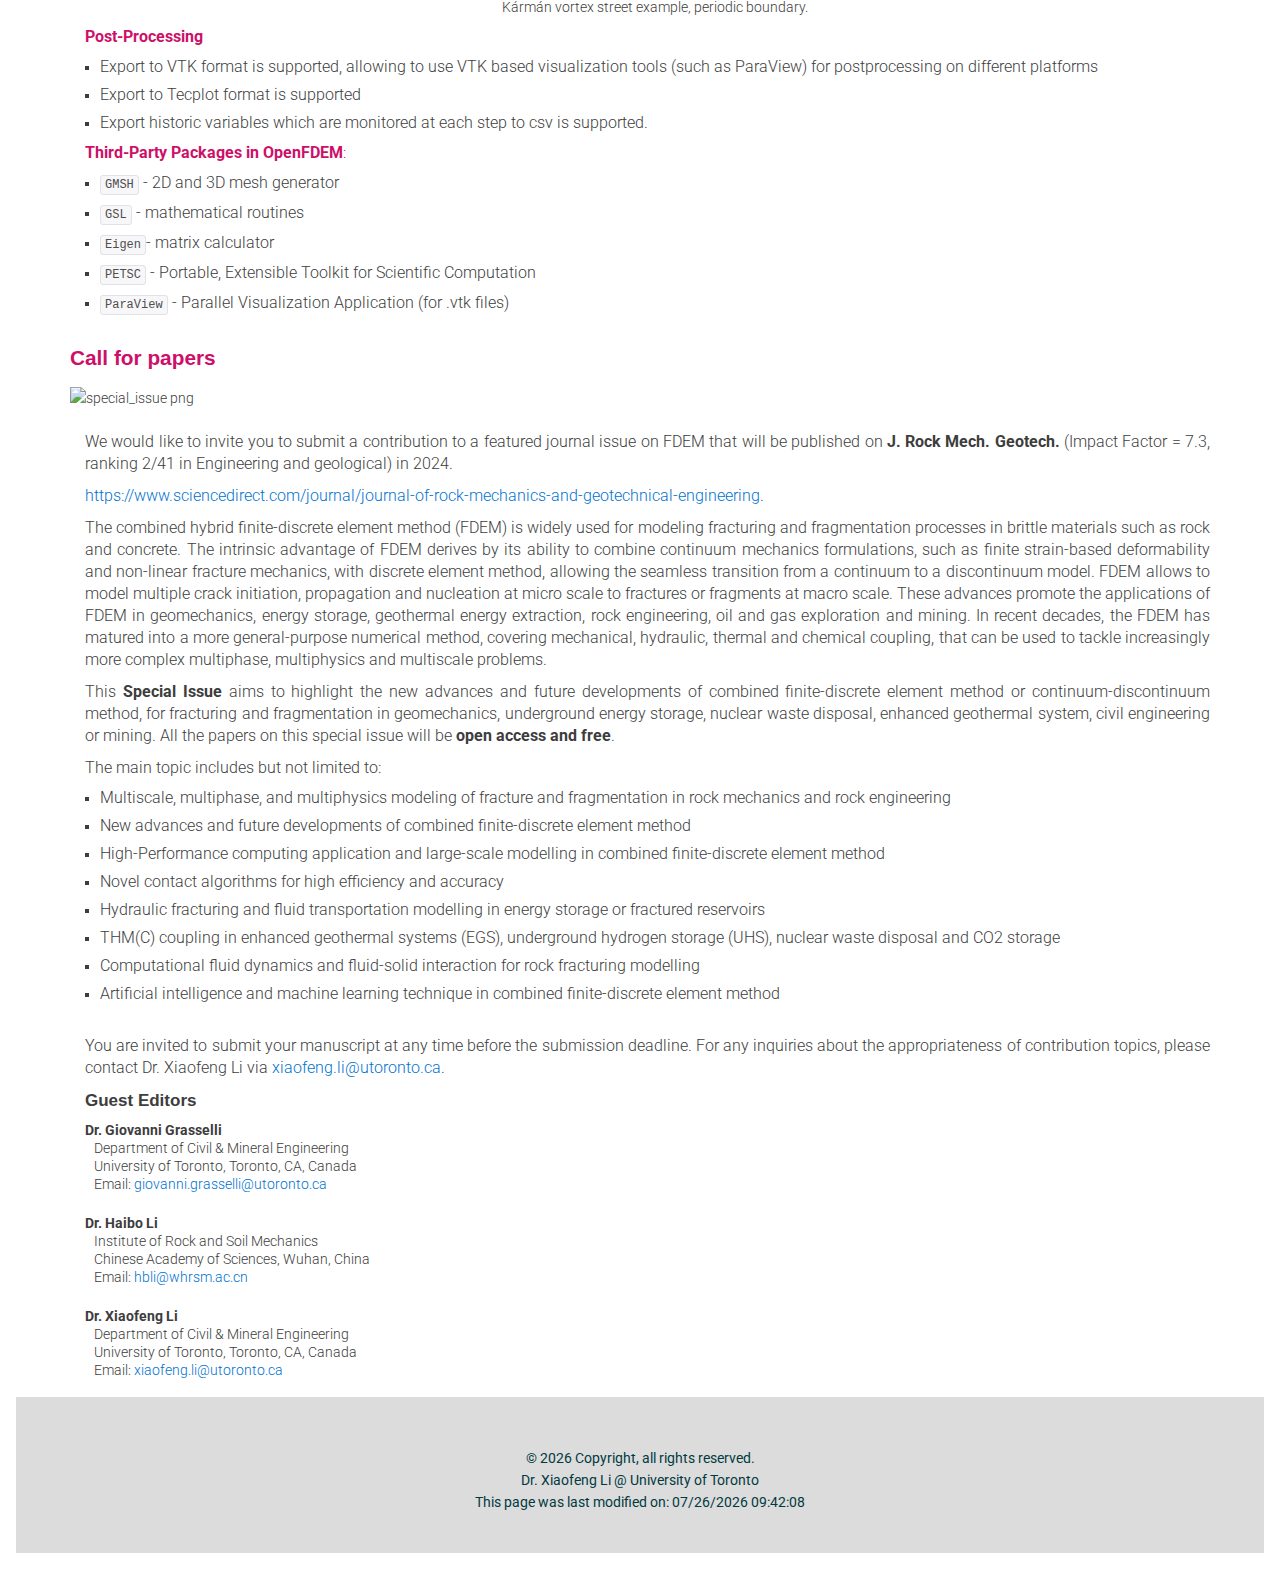
==== commit 855f9a49: "myupdate" ====
--- a/index.html
+++ b/index.html
@@ -286,7 +286,7 @@
 												</li>
 
 
-												<li class="fdem-slide fdem-column12">
+												<!-- <li class="fdem-slide fdem-column12">
 													<span property="dc:title"></span>
 													<div class="image-container">
 														<div
@@ -314,7 +314,7 @@
 														</a>
 
 													</div>
-												</li>
+												</li> -->
 
 
 											</ul>
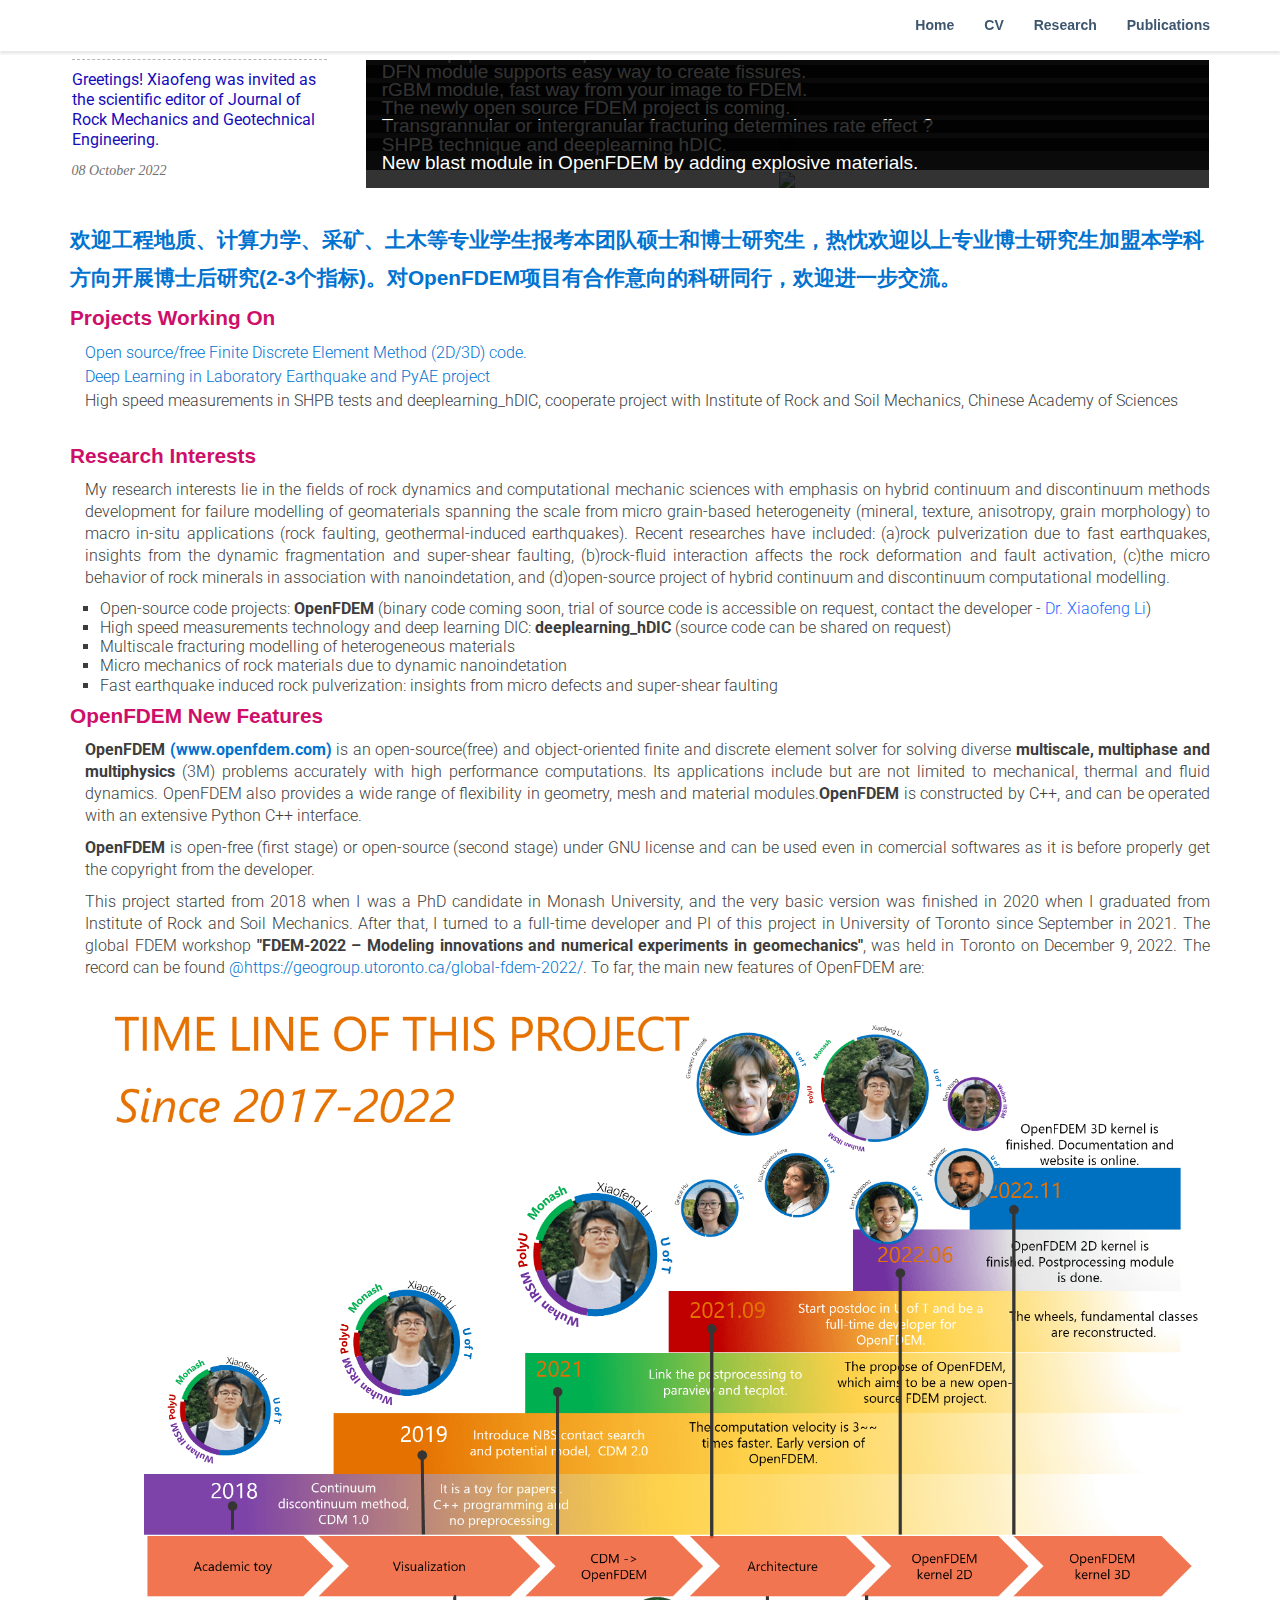
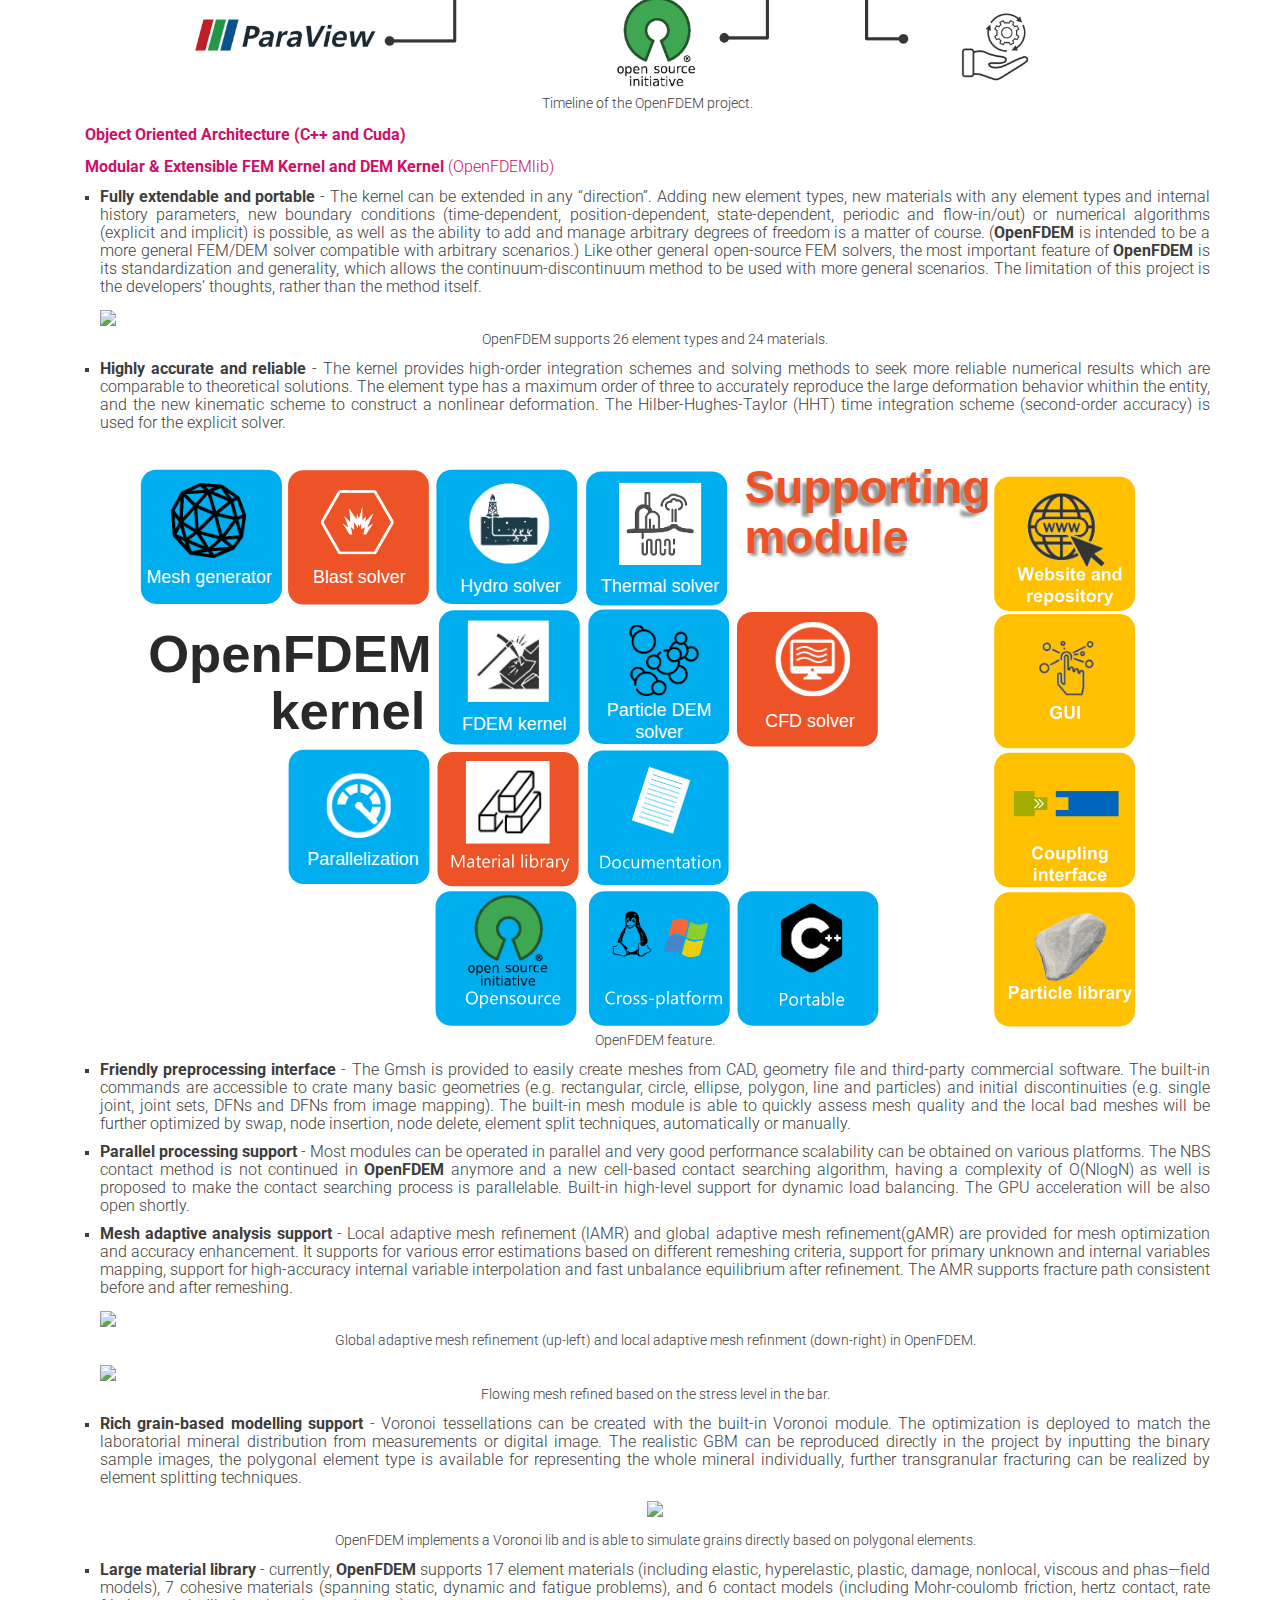
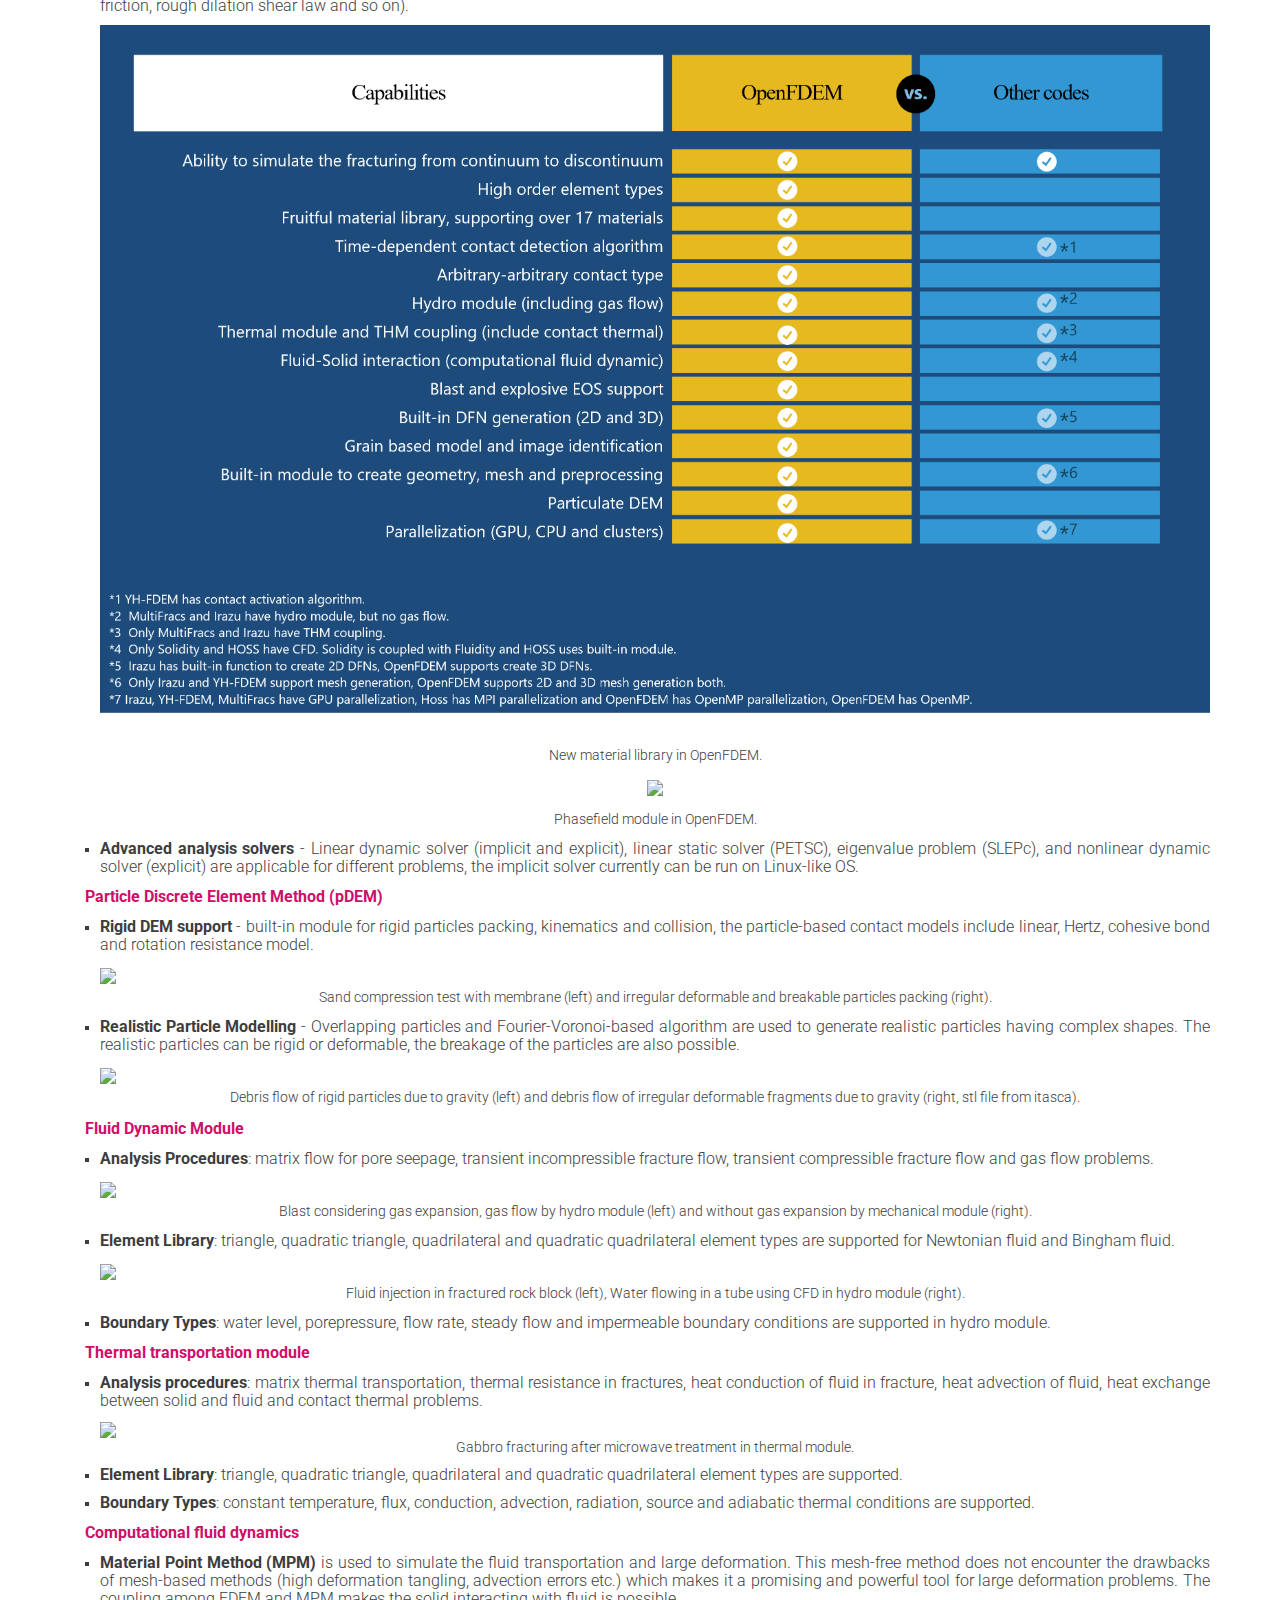
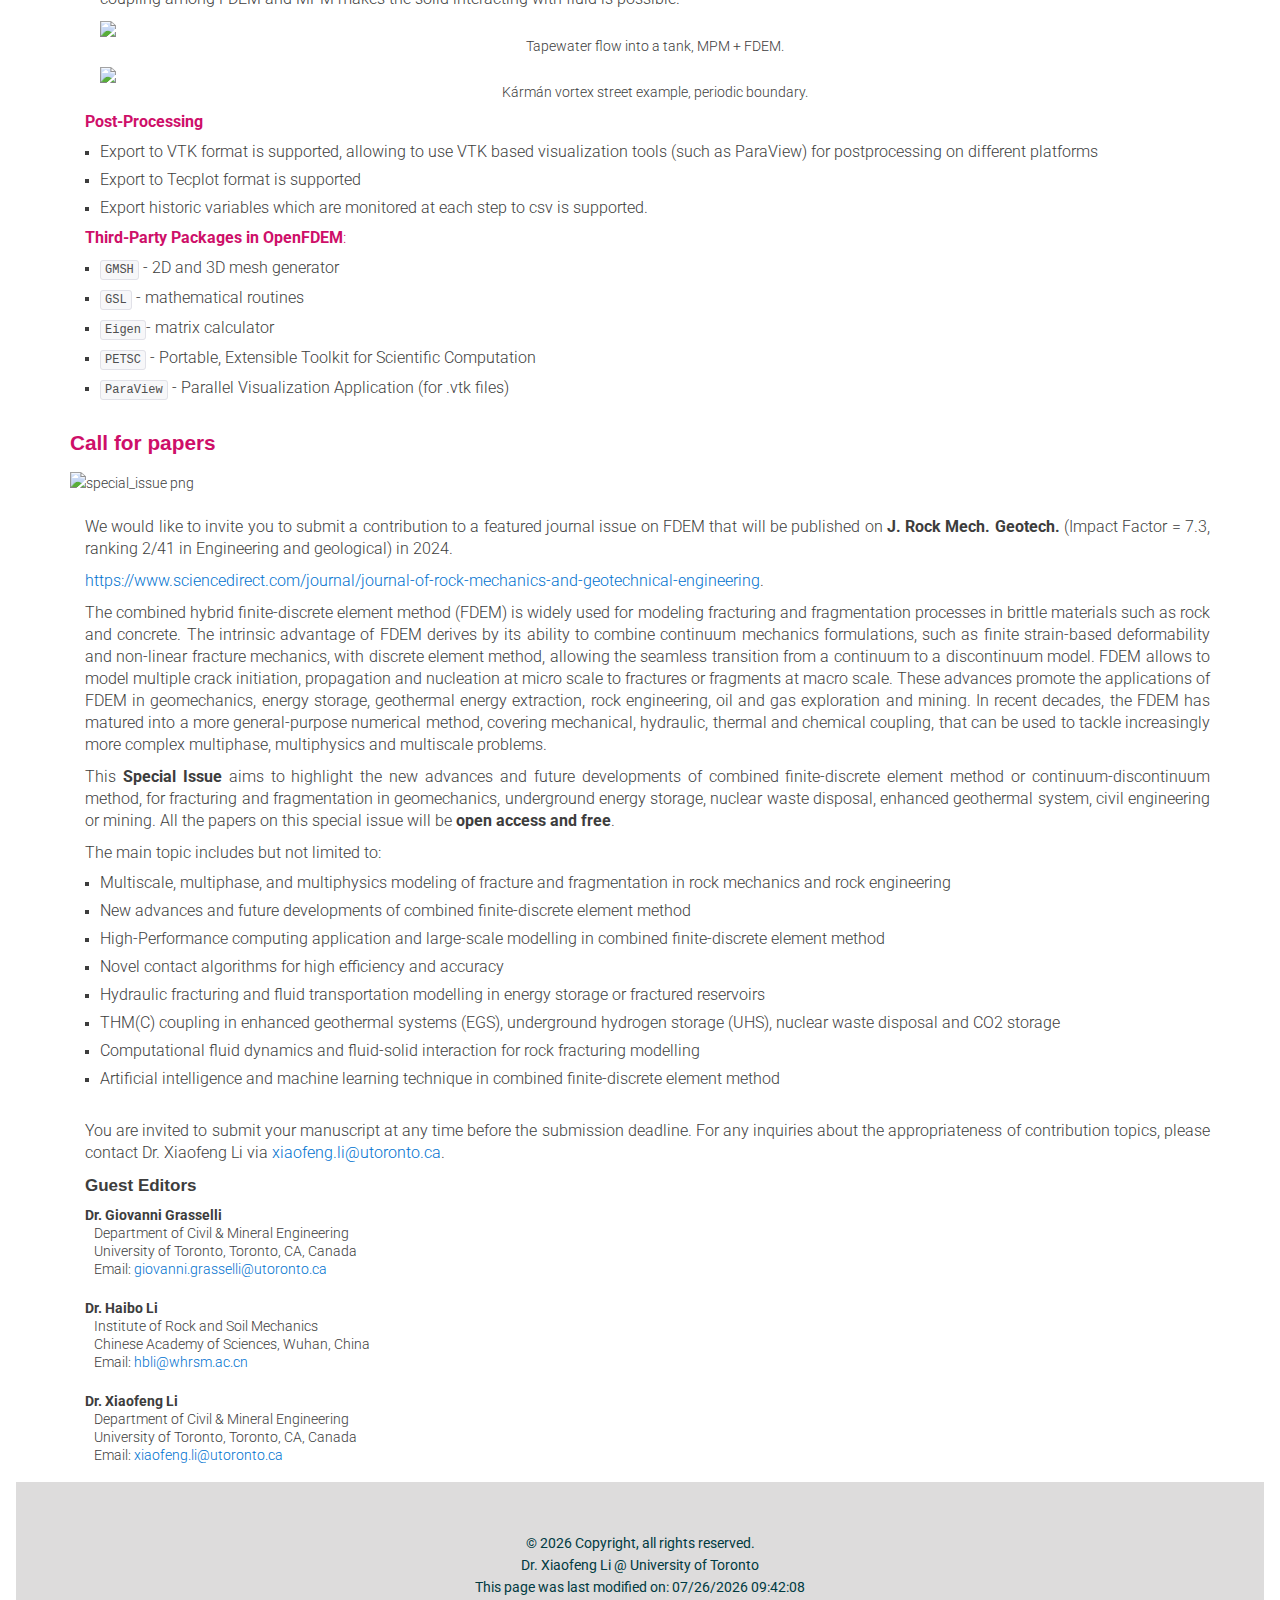
==== commit fe082013: "update on 2024" ====
--- a/index.html
+++ b/index.html
@@ -663,6 +663,9 @@
 					</p> -->
 
 					<p style="text-align:center;">
+						<h4
+						style="color: #0072cf;font-family:Barlow Semi Condensed,sans-serif;font-size: 1.3rem;line-height: 1.8;font-weight: 1200;">
+						欢迎工程地质、计算力学、采矿、土木等专业学生报考本团队硕士和博士研究生，热忱欢迎以上专业博士研究生加盟本学科方向开展博士后研究(2-3个指标)。对OpenFDEM项目有合作意向的科研同行，欢迎进一步交流。</h4>
 					<h4
 						style="color:#ce0f69;font-family:Barlow Semi Condensed,sans-serif;font-size: 1.3rem;line-height: 1.2;font-weight: 1200;">
 						Projects Working On</h4>
